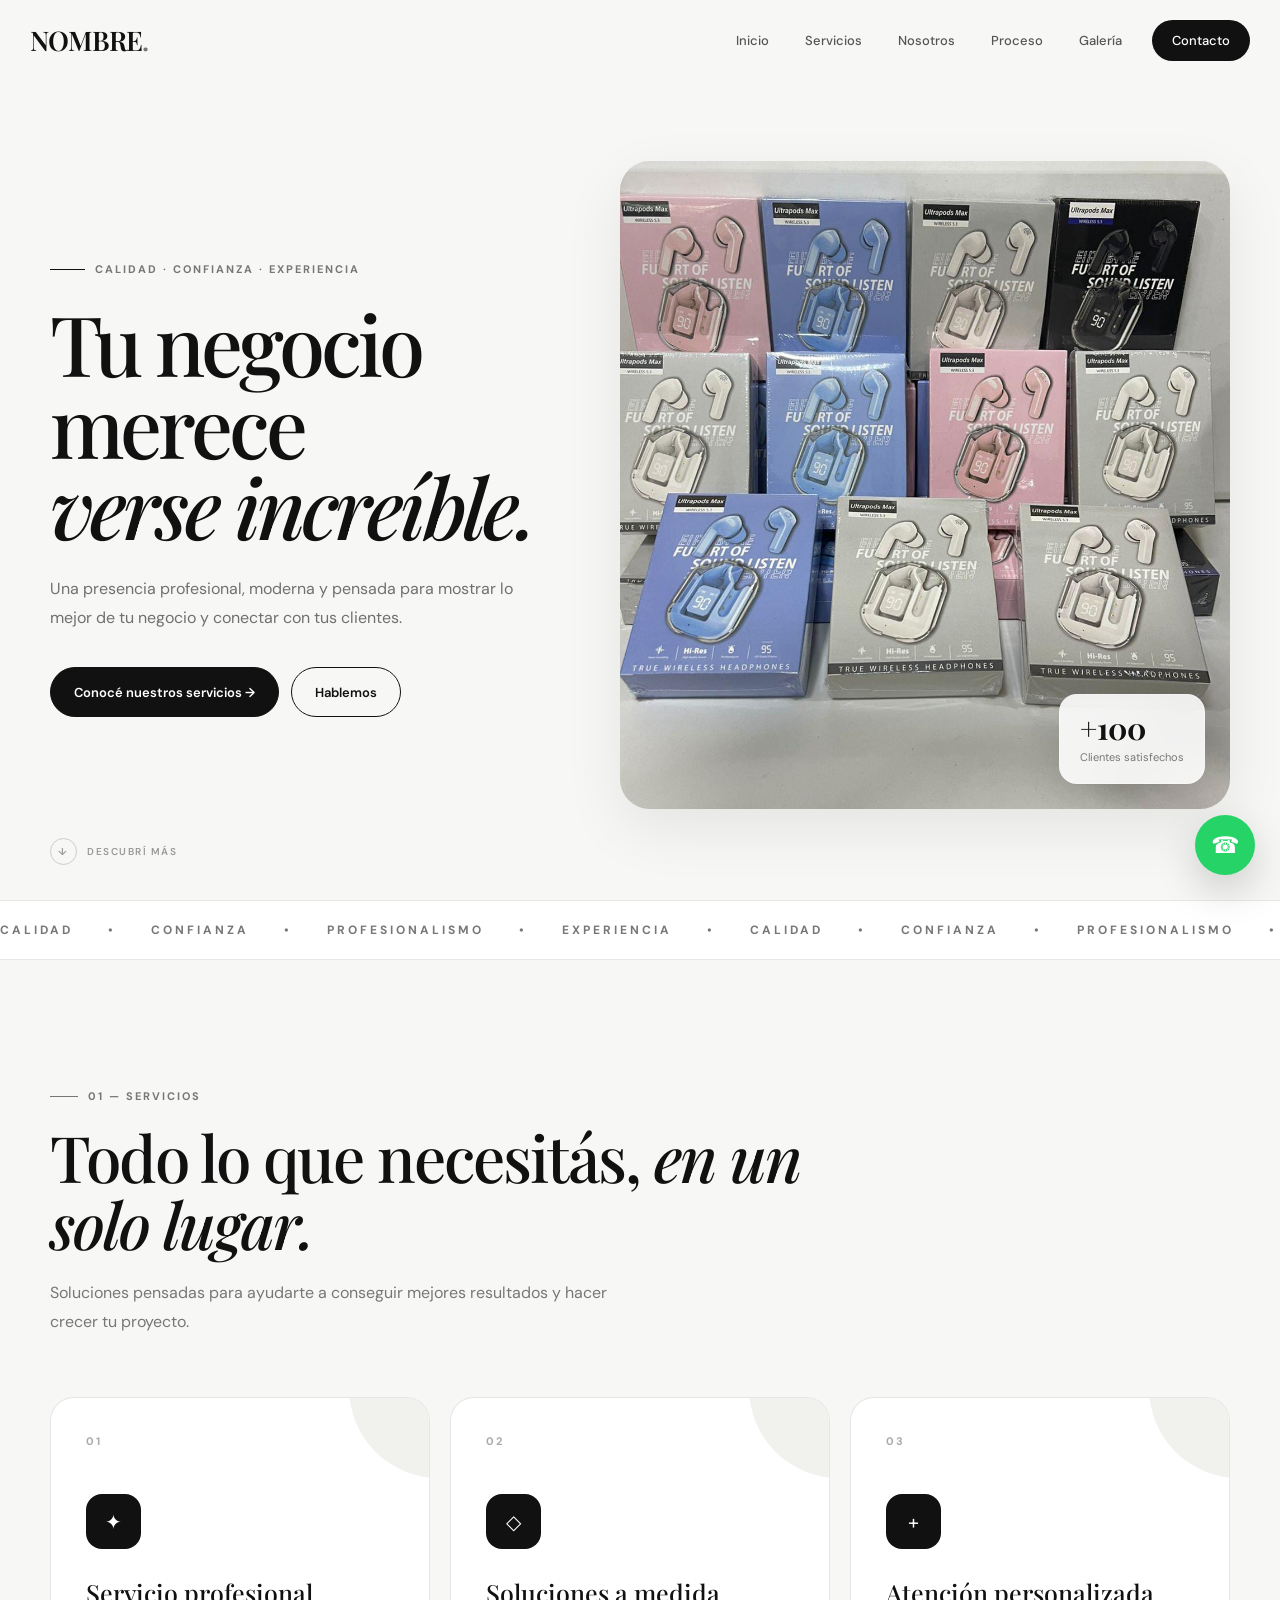
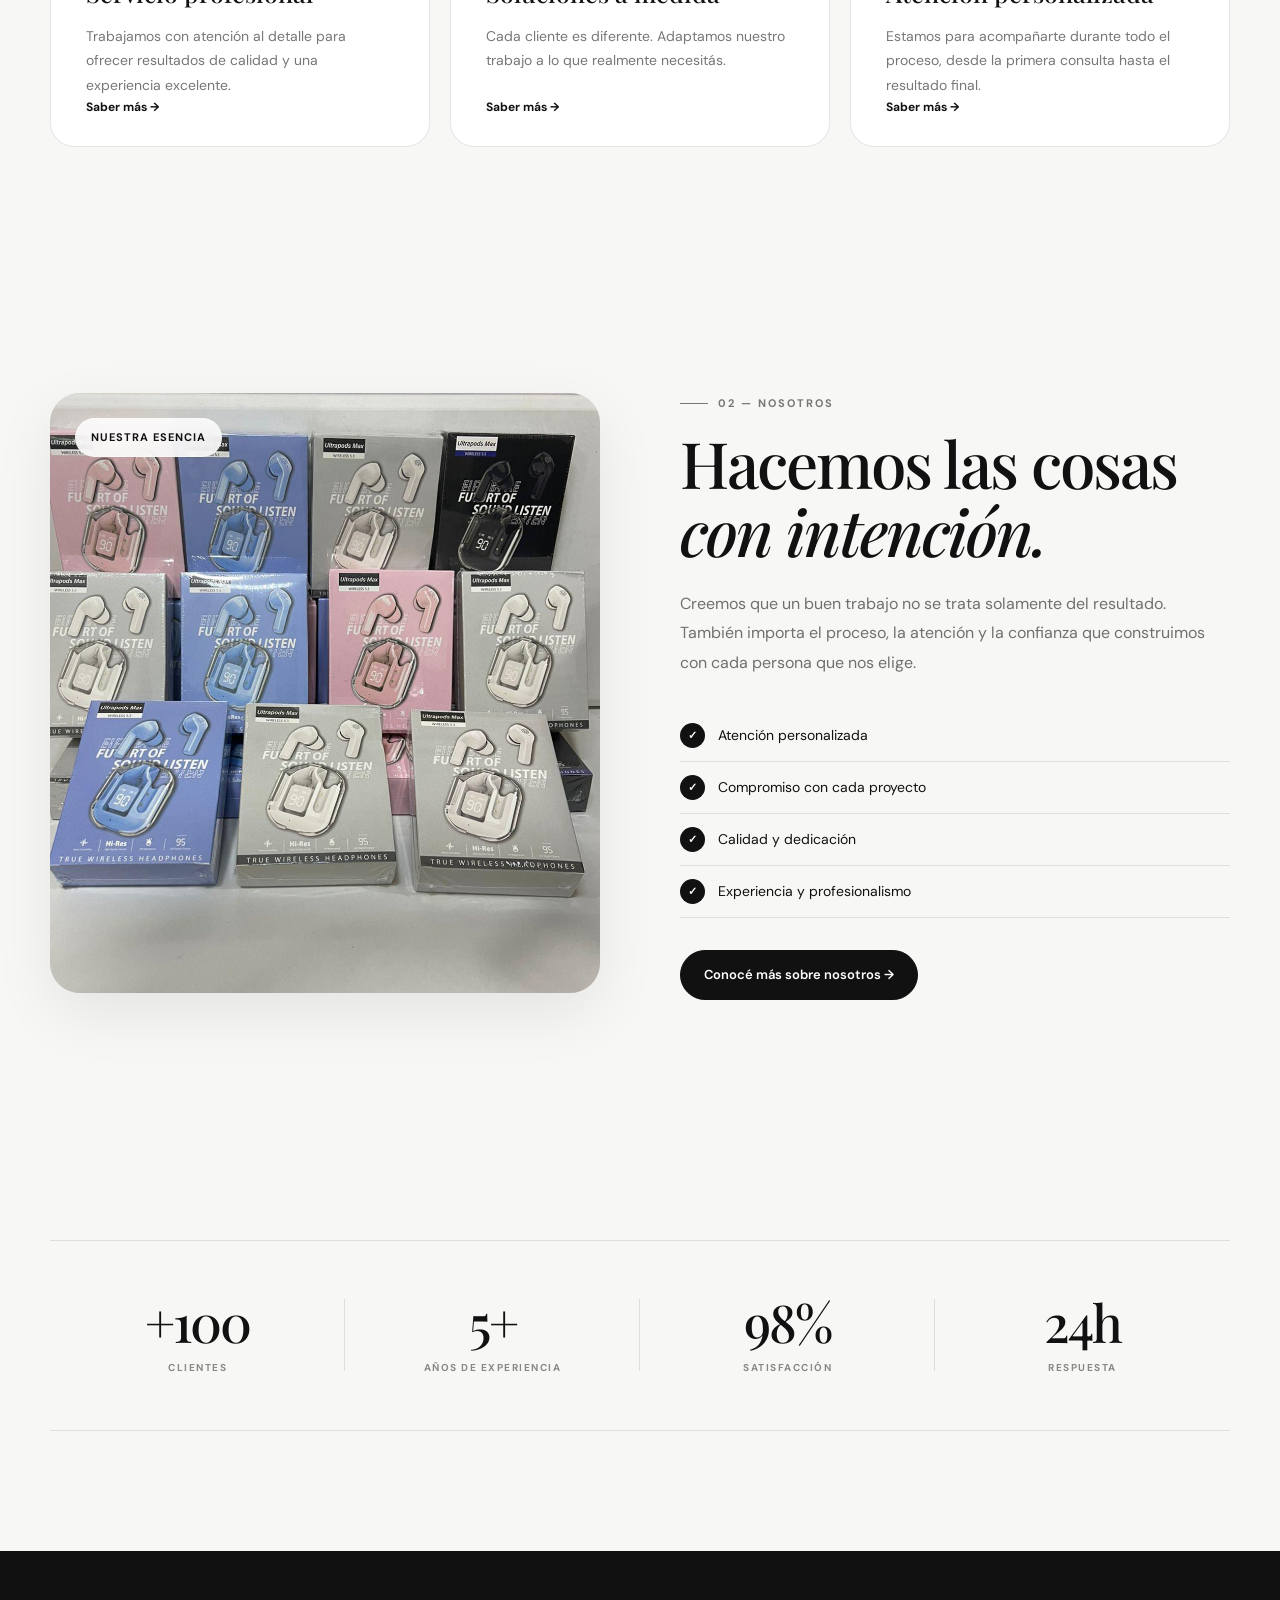
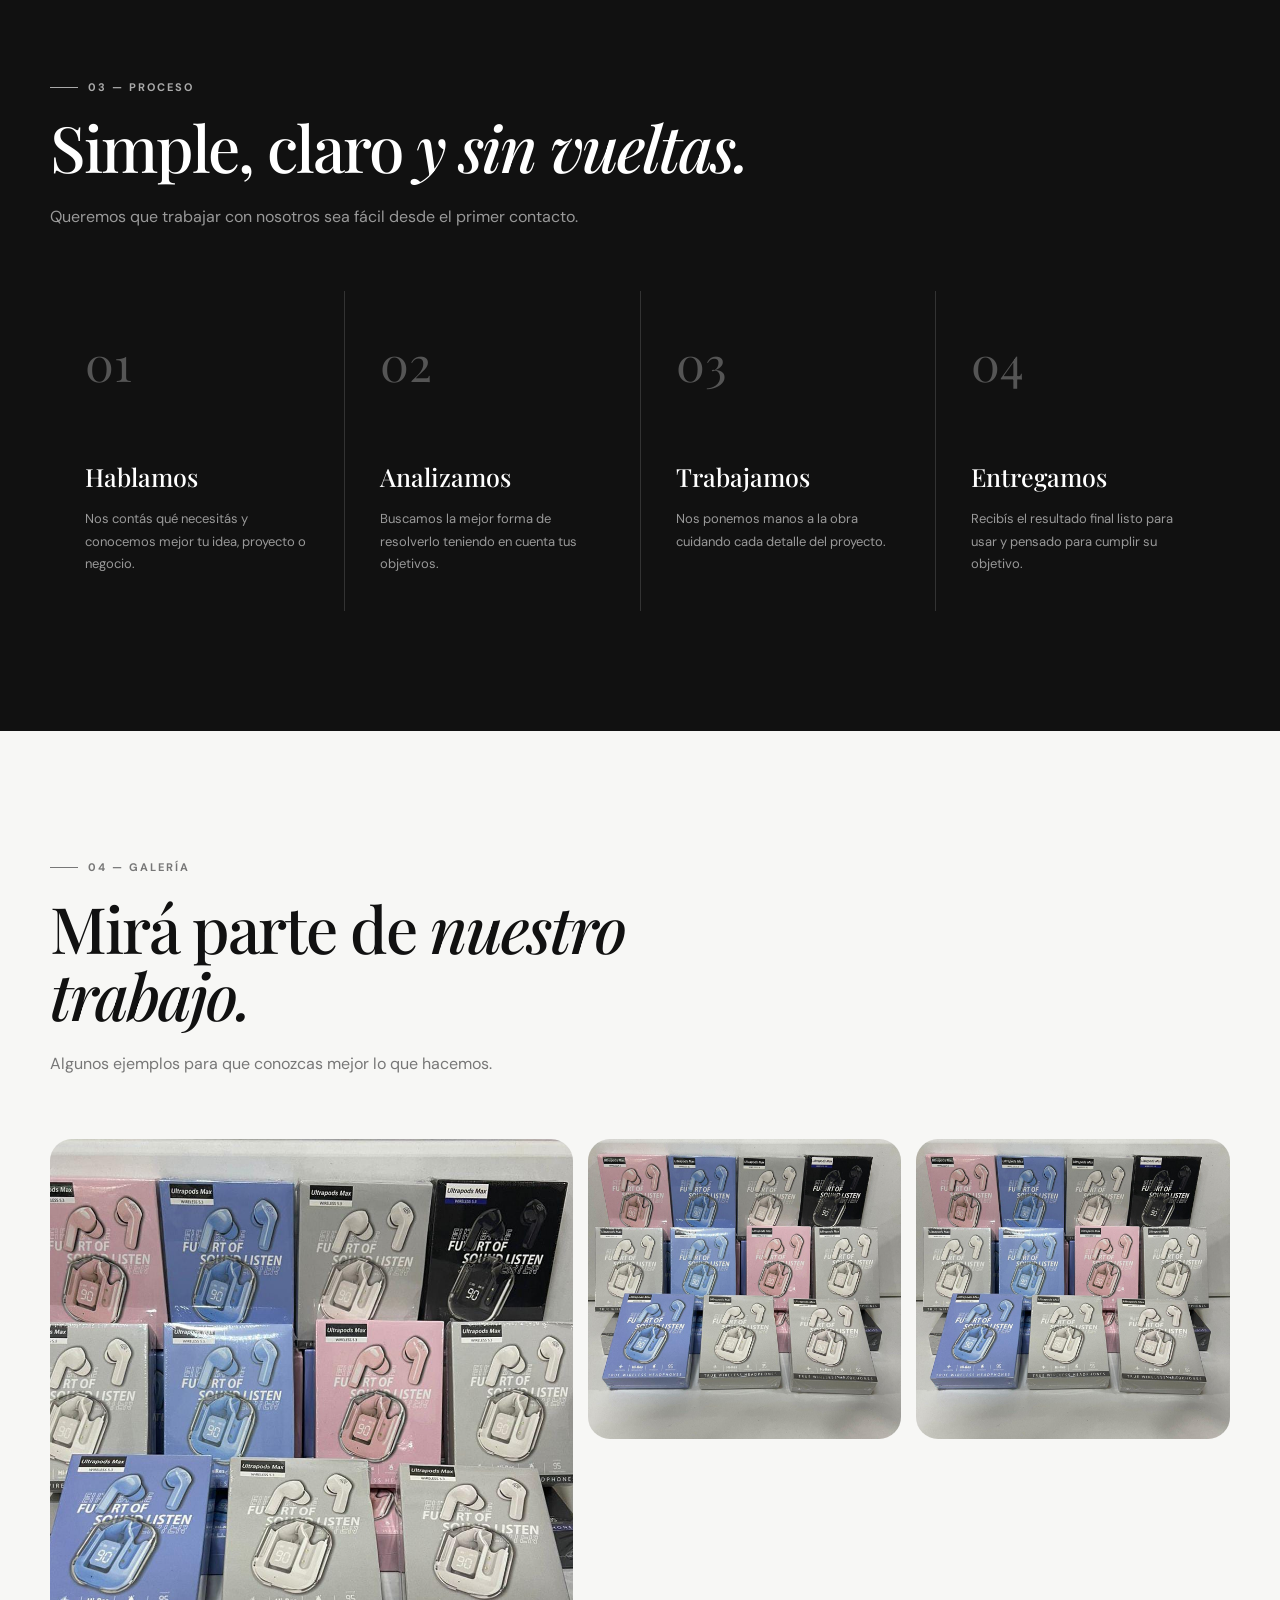
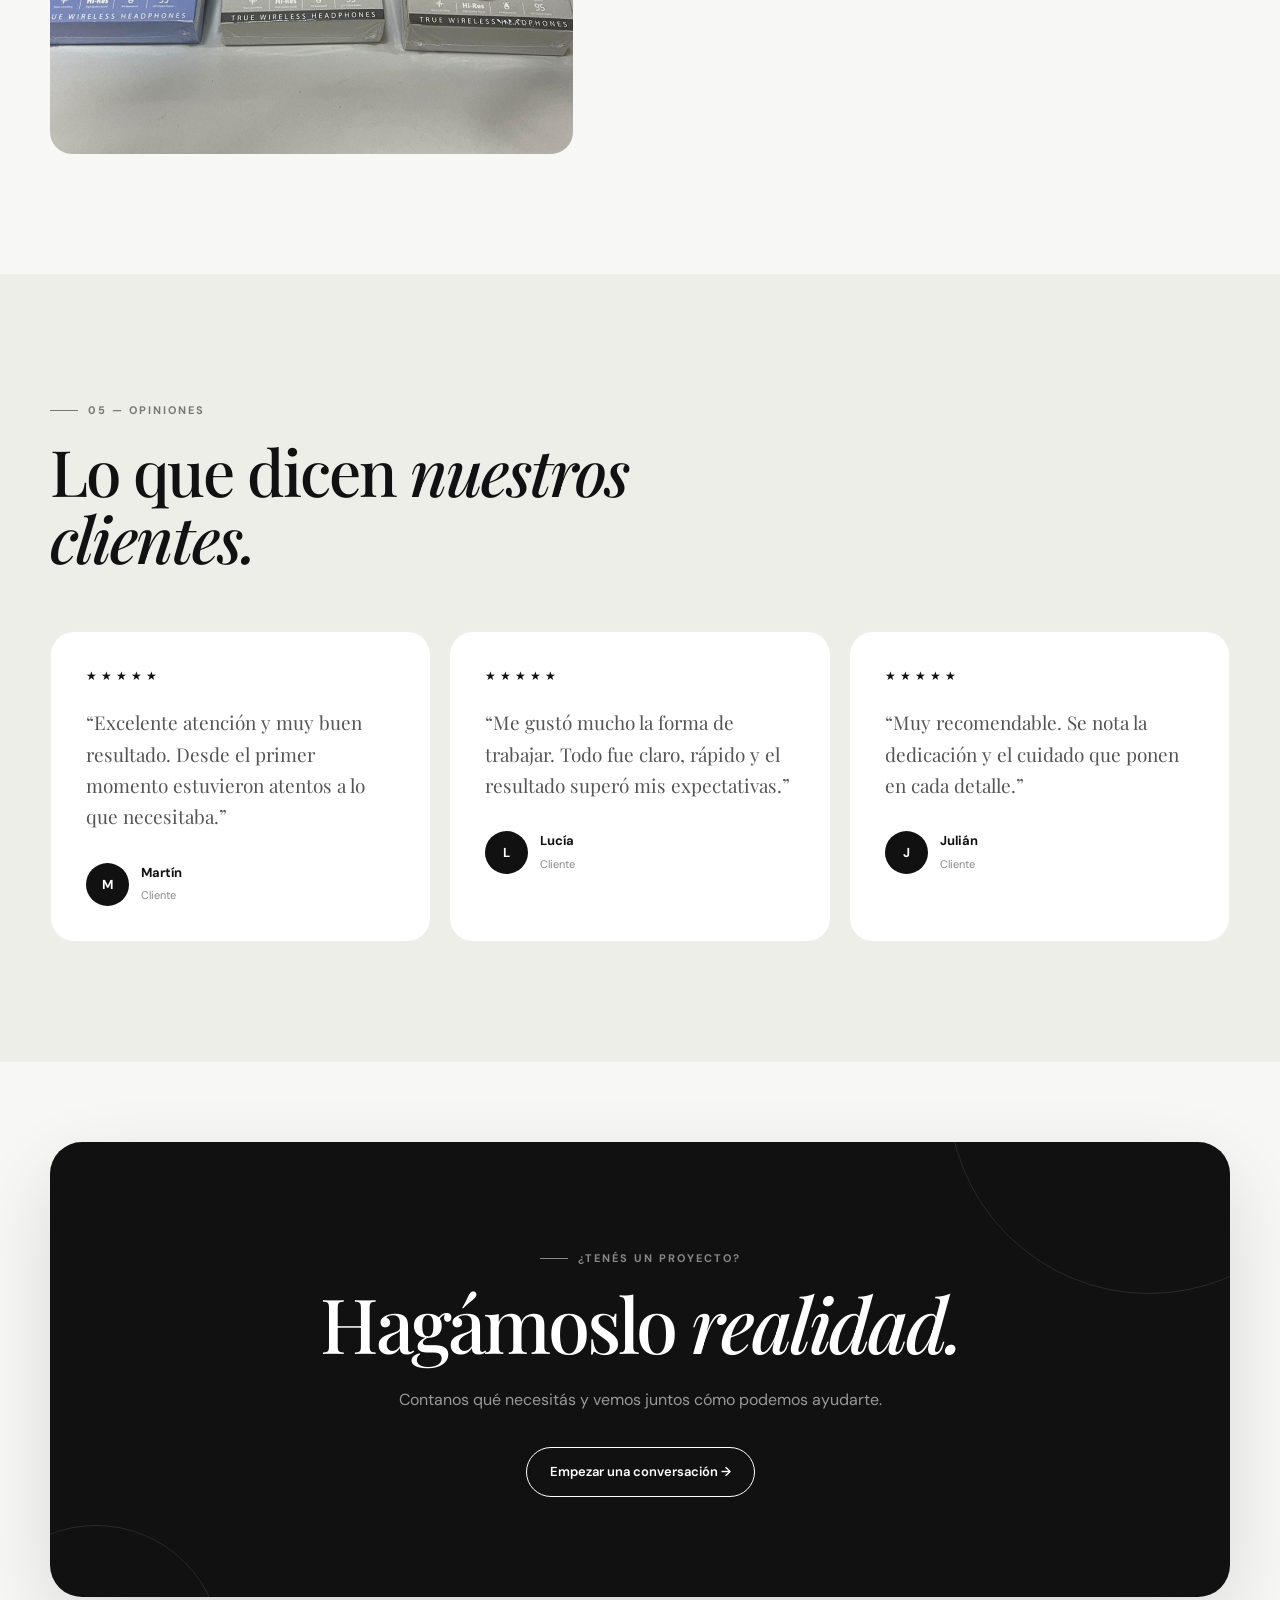
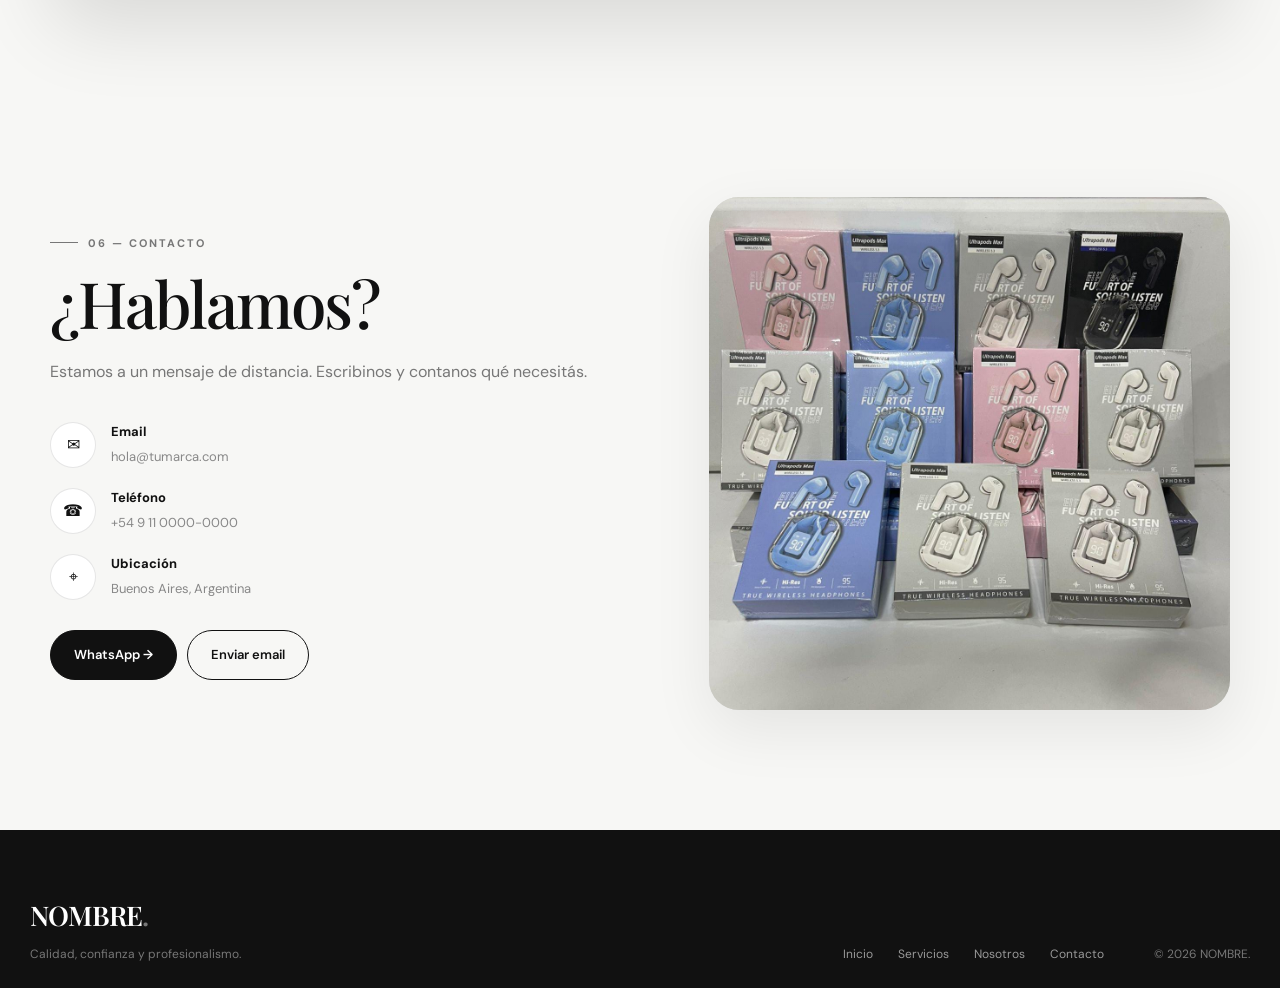
==== index.html @ 91a96bf0 "Remove unused script tag Remove unnecessary script tag from index.html" ====
<!DOCTYPE html>
<html lang="es">
<head>
    <meta charset="UTF-8">
    <meta name="viewport" content="width=device-width, initial-scale=1.0">

    <title>NOMBRE — Soluciones que hacen la diferencia</title>

    <meta
        name="description"
        content="Una presencia digital profesional para mostrar tu negocio, tus servicios y tus productos."
    >

    <link rel="preconnect" href="https://fonts.googleapis.com">
    <link rel="preconnect" href="https://fonts.gstatic.com" crossorigin>

    <link
        href="https://fonts.googleapis.com/css2?family=DM+Sans:wght@400;500;600;700&family=Playfair+Display:wght@500;600;700&display=swap"
        rel="stylesheet"
    >

    <link rel="stylesheet" href="estilo.css">
</head>

<body>

    <!-- =========================
         SCROLL PROGRESS
    ========================== -->

    <div class="scroll-progress"></div>


    <!-- =========================
         HEADER
    ========================== -->

    <header>

        <a href="#inicio" class="logo">
            NOMBRE<span>.</span>
        </a>

        <button
            class="menu-btn"
            aria-label="Abrir menú"
            aria-expanded="false"
        >
            <span></span>
            <span></span>
            <span></span>
        </button>

        <nav>

            <a href="#inicio">Inicio</a>
            <a href="#servicios">Servicios</a>
            <a href="#nosotros">Nosotros</a>
            <a href="#proceso">Proceso</a>
            <a href="#galeria">Galería</a>
            <a href="#contacto" class="nav-cta">Contacto</a>

        </nav>

    </header>


    <main>

        <!-- =========================
             HERO
        ========================== -->

        <section class="hero" id="inicio">

            <div class="hero-content reveal">

                <div class="eyebrow">
                    Calidad · Confianza · Experiencia
                </div>

                <h1>
                    Tu negocio merece
                    <em>verse increíble.</em>
                </h1>

                <p class="hero-description">
                    Una presencia profesional, moderna y pensada para
                    mostrar lo mejor de tu negocio y conectar con tus clientes.
                </p>

                <div class="hero-buttons">

                    <a href="#servicios" class="btn">
                        Conocé nuestros servicios →
                    </a>

                    <a href="#contacto" class="btn btn-light">
                        Hablemos
                    </a>

                </div>

            </div>


            <div class="hero-visual reveal">

                <div class="hero-image">

                    <img
                        src="img/IMG-20260503-WA0083.jpg"
                        alt="Imagen principal del negocio"
                    >

                    <div class="hero-badge">
                        <strong>+100</strong>
                        <span>Clientes satisfechos</span>
                    </div>

                </div>

            </div>


            <div class="scroll-hint">
                <span>↓</span>
                Descubrí más
            </div>

        </section>


        <!-- =========================
             MARQUEE
        ========================== -->

        <div class="marquee">

            <div class="marquee-track">

                <span>CALIDAD</span>
                <span>•</span>
                <span>CONFIANZA</span>
                <span>•</span>
                <span>PROFESIONALISMO</span>
                <span>•</span>
                <span>EXPERIENCIA</span>
                <span>•</span>

                <span>CALIDAD</span>
                <span>•</span>
                <span>CONFIANZA</span>
                <span>•</span>
                <span>PROFESIONALISMO</span>
                <span>•</span>
                <span>EXPERIENCIA</span>
                <span>•</span>

            </div>

        </div>


        <!-- =========================
             SERVICIOS
        ========================== -->

        <section class="section" id="servicios">

            <div class="section-header reveal">

                <div class="section-label">
                    01 — Servicios
                </div>

                <h2>
                    Todo lo que necesitás,
                    <em>en un solo lugar.</em>
                </h2>

                <p class="section-intro">
                    Soluciones pensadas para ayudarte a conseguir mejores
                    resultados y hacer crecer tu proyecto.
                </p>

            </div>


            <div class="services-grid">

                <article class="service-card reveal">

                    <div class="service-number">
                        01
                    </div>

                    <div class="service-icon">
                        ✦
                    </div>

                    <h3>
                        Servicio profesional
                    </h3>

                    <p>
                        Trabajamos con atención al detalle para ofrecer
                        resultados de calidad y una experiencia excelente.
                    </p>

                    <a href="#contacto">
                        Saber más →
                    </a>

                </article>


                <article class="service-card reveal">

                    <div class="service-number">
                        02
                    </div>

                    <div class="service-icon">
                        ◇
                    </div>

                    <h3>
                        Soluciones a medida
                    </h3>

                    <p>
                        Cada cliente es diferente. Adaptamos nuestro trabajo
                        a lo que realmente necesitás.
                    </p>

                    <a href="#contacto">
                        Saber más →
                    </a>

                </article>


                <article class="service-card reveal">

                    <div class="service-number">
                        03
                    </div>

                    <div class="service-icon">
                        +
                    </div>

                    <h3>
                        Atención personalizada
                    </h3>

                    <p>
                        Estamos para acompañarte durante todo el proceso,
                        desde la primera consulta hasta el resultado final.
                    </p>

                    <a href="#contacto">
                        Saber más →
                    </a>

                </article>

            </div>

        </section>


        <!-- =========================
             FEATURED / NOSOTROS
        ========================== -->

        <section class="section" id="nosotros">

            <div class="featured">

                <div class="featured-image reveal">

                    <img
                        src="img/IMG-20260503-WA0083.jpg"
                        alt="Nuestro trabajo"
                    >

                    <div class="featured-tag">
                        Nuestra esencia
                    </div>

                </div>


                <div class="featured-content reveal">

                    <div class="section-label">
                        02 — Nosotros
                    </div>

                    <h2>
                        Hacemos las cosas
                        <em>con intención.</em>
                    </h2>

                    <p>
                        Creemos que un buen trabajo no se trata solamente
                        del resultado. También importa el proceso, la
                        atención y la confianza que construimos con cada
                        persona que nos elige.
                    </p>

                    <ul class="feature-list">

                        <li>
                            Atención personalizada
                        </li>

                        <li>
                            Compromiso con cada proyecto
                        </li>

                        <li>
                            Calidad y dedicación
                        </li>

                        <li>
                            Experiencia y profesionalismo
                        </li>

                    </ul>

                    <a href="#contacto" class="btn">
                        Conocé más sobre nosotros →
                    </a>

                </div>

            </div>

        </section>


        <!-- =========================
             STATS
        ========================== -->

        <section class="section">

            <div class="stats reveal">

                <div class="stat">
                    <strong>+100</strong>
                    <span>Clientes</span>
                </div>

                <div class="stat">
                    <strong>5+</strong>
                    <span>Años de experiencia</span>
                </div>

                <div class="stat">
                    <strong>98%</strong>
                    <span>Satisfacción</span>
                </div>

                <div class="stat">
                    <strong>24h</strong>
                    <span>Respuesta</span>
                </div>

            </div>

        </section>


        <!-- =========================
             PROCESO
        ========================== -->

        <section class="section process" id="proceso">

            <div class="section-header reveal">

                <div class="section-label">
                    03 — Proceso
                </div>

                <h2>
                    Simple, claro
                    <em>y sin vueltas.</em>
                </h2>

                <p class="section-intro">
                    Queremos que trabajar con nosotros sea fácil desde
                    el primer contacto.
                </p>

            </div>


            <div class="process-grid">

                <article class="process-card reveal">

                    <div class="process-number">
                        01
                    </div>

                    <h3>
                        Hablamos
                    </h3>

                    <p>
                        Nos contás qué necesitás y conocemos mejor tu idea,
                        proyecto o negocio.
                    </p>

                </article>


                <article class="process-card reveal">

                    <div class="process-number">
                        02
                    </div>

                    <h3>
                        Analizamos
                    </h3>

                    <p>
                        Buscamos la mejor forma de resolverlo teniendo en
                        cuenta tus objetivos.
                    </p>

                </article>


                <article class="process-card reveal">

                    <div class="process-number">
                        03
                    </div>

                    <h3>
                        Trabajamos
                    </h3>

                    <p>
                        Nos ponemos manos a la obra cuidando cada detalle
                        del proyecto.
                    </p>

                </article>


                <article class="process-card reveal">

                    <div class="process-number">
                        04
                    </div>

                    <h3>
                        Entregamos
                    </h3>

                    <p>
                        Recibís el resultado final listo para usar y
                        pensado para cumplir su objetivo.
                    </p>

                </article>

            </div>

        </section>


        <!-- =========================
             GALERÍA
        ========================== -->

        <section class="section" id="galeria">

            <div class="section-header reveal">

                <div class="section-label">
                    04 — Galería
                </div>

                <h2>
                    Mirá parte de
                    <em>nuestro trabajo.</em>
                </h2>

                <p class="section-intro">
                    Algunos ejemplos para que conozcas mejor lo que hacemos.
                </p>

            </div>


            <div class="gallery-grid">

                <div class="gallery-item reveal">

                    <img
                        src="img/IMG-20260503-WA0083.jpg"
                        alt="Proyecto destacado"
                    >

                    <div class="gallery-overlay">
                        <h3>Proyecto destacado</h3>
                    </div>

                </div>


                <div class="gallery-item reveal">

                    <img
                        src="img/IMG-20260503-WA0083.jpg"
                        alt="Trabajo realizado"
                    >

                    <div class="gallery-overlay">
                        <h3>Trabajo realizado</h3>
                    </div>

                </div>


                <div class="gallery-item reveal">

                    <img
                        src="img/IMG-20260503-WA0083.jpg"
                        alt="Resultado final"
                    >

                    <div class="gallery-overlay">
                        <h3>Resultado final</h3>
                    </div>

                </div>

            </div>

        </section>


        <!-- =========================
             TESTIMONIOS
        ========================== -->

        <section class="section testimonials">

            <div class="section-header reveal">

                <div class="section-label">
                    05 — Opiniones
                </div>

                <h2>
                    Lo que dicen
                    <em>nuestros clientes.</em>
                </h2>

            </div>


            <div class="testimonial-grid">

                <article class="testimonial reveal">

                    <div class="stars">
                        ★★★★★
                    </div>

                    <p>
                        “Excelente atención y muy buen resultado. Desde el
                        primer momento estuvieron atentos a lo que necesitaba.”
                    </p>

                    <div class="testimonial-author">

                        <div class="author-circle">
                            M
                        </div>

                        <div class="author-info">
                            <strong>Martín</strong>
                            <span>Cliente</span>
                        </div>

                    </div>

                </article>


                <article class="testimonial reveal">

                    <div class="stars">
                        ★★★★★
                    </div>

                    <p>
                        “Me gustó mucho la forma de trabajar. Todo fue claro,
                        rápido y el resultado superó mis expectativas.”
                    </p>

                    <div class="testimonial-author">

                        <div class="author-circle">
                            L
                        </div>

                        <div class="author-info">
                            <strong>Lucía</strong>
                            <span>Cliente</span>
                        </div>

                    </div>

                </article>


                <article class="testimonial reveal">

                    <div class="stars">
                        ★★★★★
                    </div>

                    <p>
                        “Muy recomendable. Se nota la dedicación y el cuidado
                        que ponen en cada detalle.”
                    </p>

                    <div class="testimonial-author">

                        <div class="author-circle">
                            J
                        </div>

                        <div class="author-info">
                            <strong>Julián</strong>
                            <span>Cliente</span>
                        </div>

                    </div>

                </article>

            </div>

        </section>


        <!-- =========================
             CTA
        ========================== -->

        <section class="cta">

            <div class="cta-content reveal">

                <div class="section-label">
                    ¿Tenés un proyecto?
                </div>

                <h2>
                    Hagámoslo
                    <em>realidad.</em>
                </h2>

                <p>
                    Contanos qué necesitás y vemos juntos cómo podemos
                    ayudarte.
                </p>

                <a href="#contacto" class="btn btn-light">
                    Empezar una conversación →
                </a>

            </div>

        </section>


        <!-- =========================
             CONTACTO
        ========================== -->

        <section class="section" id="contacto">

            <div class="contact">

                <div class="contact-text reveal">

                    <div class="section-label">
                        06 — Contacto
                    </div>

                    <h2>
                        ¿Hablamos?
                    </h2>

                    <p>
                        Estamos a un mensaje de distancia. Escribinos y
                        contanos qué necesitás.
                    </p>


                    <div class="contact-details">

                        <div class="contact-detail">

                            <div class="contact-detail-icon">
                                ✉
                            </div>

                            <div>
                                <strong>Email</strong>
                                <span>hola@tumarca.com</span>
                            </div>

                        </div>


                        <div class="contact-detail">

                            <div class="contact-detail-icon">
                                ☎
                            </div>

                            <div>
                                <strong>Teléfono</strong>
                                <span>+54 9 11 0000-0000</span>
                            </div>

                        </div>


                        <div class="contact-detail">

                            <div class="contact-detail-icon">
                                ⌖
                            </div>

                            <div>
                                <strong>Ubicación</strong>
                                <span>Buenos Aires, Argentina</span>
                            </div>

                        </div>

                    </div>


                    <div class="contact-actions">

                        <a
                            href="https://wa.me/549XXXXXXXXXX"
                            class="btn"
                            target="_blank"
                            rel="noopener"
                        >
                            WhatsApp →
                        </a>

                        <a
                            href="mailto:hola@tumarca.com"
                            class="btn btn-light"
                        >
                            Enviar email
                        </a>

                    </div>

                </div>


                <div class="featured-image reveal">

                    <img
                        src="img/IMG-20260503-WA0083.jpg"
                        alt="Contacto"
                    >

                                </div>

            </div>

        </section>

    </main>


    <!-- =========================
         FOOTER
    ========================== -->

    <footer>

        <div class="footer-inner">

            <div>

                <a href="#inicio" class="logo">
                    NOMBRE<span>.</span>
                </a>

                <p>
                    Calidad, confianza y profesionalismo.
                </p>

            </div>


            <div class="footer-links">

                <a href="#inicio">Inicio</a>
                <a href="#servicios">Servicios</a>
                <a href="#nosotros">Nosotros</a>
                <a href="#contacto">Contacto</a>

            </div>


            <p>
                © <span data-year></span> NOMBRE.
            </p>

        </div>

    </footer>


    <!-- =========================
         WHATSAPP FLOAT
    ========================== -->

    <a
        href="https://wa.me/549XXXXXXXXXX"
        class="whatsapp-float"
        target="_blank"
        rel="noopener"
        aria-label="Contactar por WhatsApp"
    >
        ☎
    </a>


    <!-- =========================
         BACK TO TOP
    ========================== -->

    <button
        class="back-top"
        aria-label="Volver arriba"
    >
        ↑
    </button>

<script src="config/config.js"></script>
    <script src="script.js"></script>

</body>
</html>
---- estilo.css ----
@import url('https://fonts.googleapis.com/css2?family=DM+Sans:wght@400;500;600;700&family=Playfair+Display:ital,wght@0,500;0,600;0,700;1,500;1,600&display=swap');

/* =========================================================
   RESET
========================================================= */

*{
    margin:0;
    padding:0;
    box-sizing:border-box;
}

html{
    scroll-behavior:smooth;
    scroll-padding-top:90px;
}

body{
    font-family:"DM Sans",sans-serif;
    background:#f7f7f5;
    color:#111;
    line-height:1.5;
    overflow-x:hidden;
}

body.menu-open{
    overflow:hidden;
}

img{
    display:block;
    max-width:100%;
}

a{
    color:inherit;
    text-decoration:none;
}

button{
    font:inherit;
}

::selection{
    background:#111;
    color:#fff;
}


/* =========================================================
   VARIABLES
========================================================= */

:root{
    --black:#111111;
    --dark:#171717;
    --white:#ffffff;
    --cream:#f7f7f5;
    --soft:#eeeeea;
    --gray:#777;
    --light-gray:#a1a1a1;
    --border:rgba(17,17,17,.10);

    --container:1240px;

    --radius-sm:12px;
    --radius-md:20px;
    --radius-lg:30px;

    --shadow:0 20px 60px rgba(0,0,0,.08);
    --shadow-hover:0 30px 80px rgba(0,0,0,.13);

    --transition:.35s cubic-bezier(.2,.8,.2,1);
}


/* =========================================================
   GENERAL
========================================================= */

main{
    overflow:hidden;
}

.section{
    max-width:var(--container);
    margin:auto;
    padding:120px 30px;
}

.section-header{
    max-width:760px;
    margin-bottom:60px;
}

.section-label{
    display:inline-flex;
    align-items:center;
    gap:10px;
    margin-bottom:18px;

    font-size:11px;
    font-weight:700;
    letter-spacing:2px;
    text-transform:uppercase;
    color:#777;
}

.section-label::before{
    content:"";
    width:28px;
    height:1px;
    background:currentColor;
}

.section h2{
    font-family:"Playfair Display",serif;
    font-size:clamp(42px,5vw,70px);
    line-height:1.05;
    font-weight:500;
    letter-spacing:-2px;
}

.section h2 em{
    font-style:italic;
    font-weight:500;
}

.section-intro{
    max-width:600px;
    margin-top:22px;
    color:#777;
    line-height:1.8;
    font-size:16px;
}


/* =========================================================
   SCROLL PROGRESS
========================================================= */

.scroll-progress{
    position:fixed;
    top:0;
    left:0;
    width:0;
    height:3px;
    background:#111;
    z-index:9999;
}


/* =========================================================
   HEADER
========================================================= */

header{
    position:fixed;
    top:0;
    left:0;
    width:100%;
    height:82px;

    padding:0 30px;

    display:flex;
    align-items:center;
    justify-content:space-between;

    background:rgba(247,247,245,.72);
    backdrop-filter:blur(18px);
    -webkit-backdrop-filter:blur(18px);

    border-bottom:1px solid transparent;

    z-index:1000;

    transition:
        height .35s ease,
        background .35s ease,
        border .35s ease,
        box-shadow .35s ease;
}

header.scrolled{
    height:70px;
    background:rgba(255,255,255,.94);
    border-color:var(--border);
    box-shadow:0 10px 35px rgba(0,0,0,.04);
}

.logo{
    position:relative;

    font-family:"Playfair Display",serif;
    font-size:27px;
    font-weight:600;
    letter-spacing:-1px;
}

.logo span{
    color:#777;
}

nav{
    display:flex;
    align-items:center;
    gap:8px;
}

nav a{
    position:relative;

    padding:10px 14px;

    font-size:13px;
    font-weight:500;
    color:#555;

    transition:color .25s ease;
}

nav a:not(.nav-cta)::after{
    content:"";

    position:absolute;
    left:14px;
    right:14px;
    bottom:5px;

    height:1px;
    background:#111;

    transform:scaleX(0);
    transform-origin:right;

    transition:transform .3s ease;
}

nav a:not(.nav-cta):hover{
    color:#111;
}

nav a:not(.nav-cta):hover::after{
    transform:scaleX(1);
    transform-origin:left;
}

.nav-cta{
    margin-left:8px;

    padding:11px 20px;

    border-radius:100px;

    background:#111;
    color:#fff !important;

    transition:
        transform .3s ease,
        box-shadow .3s ease;
}

.nav-cta:hover{
    transform:translateY(-2px);
    box-shadow:0 10px 25px rgba(0,0,0,.16);
}

.menu-btn{
    display:none;
}


/* =========================================================
   HERO
========================================================= */

.hero{
    position:relative;

    min-height:100vh;

    max-width:var(--container);
    margin:auto;

    padding:150px 30px 80px;

    display:grid;
    grid-template-columns:.9fr 1.1fr;
    align-items:center;
    gap:70px;
}

.hero-content{
    position:relative;
    z-index:2;
}

.eyebrow{
    display:inline-flex;
    align-items:center;
    gap:10px;

    margin-bottom:25px;

    font-size:11px;
    font-weight:700;
    letter-spacing:2px;
    text-transform:uppercase;
    color:#777;
}

.eyebrow::before{
    content:"";
    width:35px;
    height:1px;
    background:#111;
}

.hero h1{
    max-width:680px;

    font-family:"Playfair Display",serif;
    font-size:clamp(52px,6.5vw,92px);
    font-weight:500;
    line-height:.98;
    letter-spacing:-4px;
}

.hero h1 em{
    display:block;

    font-style:italic;
    font-weight:500;
}

.hero-description{
    max-width:510px;

    margin-top:28px;

    color:#707070;
    font-size:16px;
    line-height:1.8;
}

.hero-buttons{
    display:flex;
    align-items:center;
    gap:12px;

    margin-top:35px;
}

.btn{
    display:inline-flex;
    align-items:center;
    justify-content:center;
    gap:10px;

    min-height:50px;
    padding:0 23px;

    border:1px solid #111;
    border-radius:100px;

    background:#111;
    color:#fff;

    font-size:13px;
    font-weight:600;

    cursor:pointer;

    transition:
        transform .3s ease,
        box-shadow .3s ease,
        background .3s ease,
        color .3s ease;
}

.btn:hover{
    transform:translateY(-3px);
    box-shadow:0 15px 35px rgba(0,0,0,.16);
}

.btn-light{
    background:transparent;
    color:#111;
}

.btn-light:hover{
    background:#111;
    color:#fff;
}

.hero-visual{
    position:relative;
}

.hero-image{
    position:relative;

    height:min(680px,72vh);
    min-height:500px;

    border-radius:30px;
    overflow:hidden;

    background:#ddd;

    box-shadow:var(--shadow);

    transform:translateZ(0);
}

.hero-image::after{
    content:"";

    position:absolute;
    inset:0;

    background:
        linear-gradient(
            135deg,
            rgba(255,255,255,.14),
            transparent 40%
        );

    pointer-events:none;
}

.hero-image img{
    width:100%;
    height:100%;

    object-fit:cover;

    transition:transform 1s cubic-bezier(.2,.8,.2,1);
}

.hero-image:hover img{
    transform:scale(1.045);
}

.hero-badge{
    position:absolute;
    right:25px;
    bottom:25px;

    min-width:145px;

    padding:18px 20px;

    border:1px solid rgba(255,255,255,.3);
    border-radius:18px;

    background:rgba(255,255,255,.88);
    backdrop-filter:blur(15px);

    box-shadow:0 15px 40px rgba(0,0,0,.12);
}

.hero-badge strong{
    display:block;

    font-family:"Playfair Display",serif;
    font-size:30px;
    line-height:1;
}

.hero-badge span{
    display:block;

    margin-top:6px;

    color:#777;
    font-size:11px;
}

.scroll-hint{
    position:absolute;
    left:30px;
    bottom:35px;

    display:flex;
    align-items:center;
    gap:10px;

    color:#999;

    font-size:10px;
    font-weight:600;
    letter-spacing:1.5px;
    text-transform:uppercase;
}

.scroll-hint span{
    display:flex;
    align-items:center;
    justify-content:center;

    width:27px;
    height:27px;

    border:1px solid #ccc;
    border-radius:50%;

    animation:scrollArrow 1.8s ease-in-out infinite;
}

@keyframes scrollArrow{
    0%,100%{
        transform:translateY(0);
    }

    50%{
        transform:translateY(5px);
    }
}


/* =========================================================
   MARQUEE
========================================================= */

.marquee{
    width:100%;
    overflow:hidden;

    padding:20px 0;

    border-top:1px solid var(--border);
    border-bottom:1px solid var(--border);

    background:#fff;
}

.marquee-track{
    display:flex;
    align-items:center;
    gap:35px;

    width:max-content;

    animation:marquee 25s linear infinite;

    color:#777;

    font-size:12px;
    font-weight:700;
    letter-spacing:3px;
}

@keyframes marquee{
    from{
        transform:translateX(0);
    }

    to{
        transform:translateX(-50%);
    }
}


/* =========================================================
   SERVICES
========================================================= */

.services-grid{
    display:grid;
    grid-template-columns:repeat(3,1fr);
    gap:20px;
}

.service-card{
    position:relative;

    min-height:350px;

    padding:35px;

    border:1px solid var(--border);
    border-radius:24px;

    background:#fff;

    overflow:hidden;

    transition:
        transform .4s cubic-bezier(.2,.8,.2,1),
        box-shadow .4s ease,
        border-color .4s ease;
}

.service-card::before{
    content:"";

    position:absolute;

    width:180px;
    height:180px;

    top:-100px;
    right:-100px;

    border-radius:50%;

    background:#f1f1ed;

    transition:transform .5s ease;
}

.service-card:hover{
    transform:translateY(-10px);
    box-shadow:var(--shadow-hover);
    border-color:rgba(17,17,17,.18);
}

.service-card:hover::before{
    transform:scale(2);
}

.service-number{
    position:relative;
    z-index:2;

    color:#aaa;

    font-size:11px;
    font-weight:700;
    letter-spacing:2px;
}

.service-icon{
    position:relative;
    z-index:2;

    width:55px;
    height:55px;

    margin:45px 0 25px;

    display:flex;
    align-items:center;
    justify-content:center;

    border-radius:16px;

    background:#111;
    color:#fff;

    font-size:20px;

    transition:transform .4s ease;
}

.service-card:hover .service-icon{
    transform:rotate(-5deg) scale(1.06);
}

.service-card h3{
    position:relative;
    z-index:2;

    margin-bottom:12px;

    font-family:"Playfair Display",serif;
    font-size:25px;
    font-weight:500;
}

.service-card p{
    position:relative;
    z-index:2;

    max-width:330px;

    color:#777;

    font-size:14px;
    line-height:1.75;
}

.service-card a{
    position:absolute;
    left:35px;
    bottom:30px;

    font-size:12px;
    font-weight:700;

    transition:transform .3s ease;
}

.service-card a:hover{
    transform:translateX(5px);
}


/* =========================================================
   FEATURED
========================================================= */

.featured{
    display:grid;
    grid-template-columns:1fr 1fr;
    gap:80px;
    align-items:center;
}

.featured-image{
    position:relative;

    min-height:600px;

    overflow:hidden;

    border-radius:30px;

    box-shadow:var(--shadow);

    background:#ddd;
}

.featured-image img{
    width:100%;
    height:100%;
    min-height:600px;

    object-fit:cover;

    transition:transform .8s cubic-bezier(.2,.8,.2,1);
}

.featured-image:hover img{
    transform:scale(1.05);
}

.featured-image::after{
    content:"";

    position:absolute;
    inset:0;

    background:linear-gradient(
        145deg,
        rgba(255,255,255,.12),
        transparent 45%
    );

    pointer-events:none;
}

.featured-tag{
    position:absolute;
    left:25px;
    top:25px;

    padding:10px 15px;

    border:1px solid rgba(255,255,255,.3);
    border-radius:100px;

    background:rgba(255,255,255,.88);
    backdrop-filter:blur(12px);

    font-size:11px;
    font-weight:700;
    letter-spacing:1px;
    text-transform:uppercase;

    z-index:2;
}

.featured-content{
    max-width:550px;
}

.featured-content p{
    margin-top:25px;

    color:#707070;
    line-height:1.85;
}

.feature-list{
    list-style:none;

    margin:32px 0;
}

.feature-list li{
    display:flex;
    align-items:center;
    gap:13px;

    padding:13px 0;

    border-bottom:1px solid var(--border);

    font-size:14px;
}

.feature-list li::before{
    content:"✓";

    flex-shrink:0;

    width:25px;
    height:25px;

    display:flex;
    align-items:center;
    justify-content:center;

    border-radius:50%;

    background:#111;
    color:#fff;

    font-size:11px;
    font-weight:700;
}


/* =========================================================
   STATS
========================================================= */

.stats{
    display:grid;
    grid-template-columns:repeat(4,1fr);

    padding:35px 0;

    border-top:1px solid var(--border);
    border-bottom:1px solid var(--border);
}

.stat{
    position:relative;

    text-align:center;

    padding:20px;
}

.stat:not(:last-child)::after{
    content:"";

    position:absolute;
    top:20%;
    right:0;

    width:1px;
    height:60%;

    background:var(--border);
}

.stat strong{
    display:block;

    font-family:"Playfair Display",serif;
    font-size:52px;
    font-weight:500;

    line-height:1;
    letter-spacing:-2px;
}

.stat span{
    display:block;

    margin-top:12px;

    color:#888;

    font-size:10px;
    font-weight:700;
    letter-spacing:1.5px;
    text-transform:uppercase;
}


/* =========================================================
   PROCESS
========================================================= */

.process{
    max-width:none;

    padding-left:max(30px,calc((100vw - var(--container)) / 2 + 30px));
    padding-right:max(30px,calc((100vw - var(--container)) / 2 + 30px));

    background:#111;
    color:#fff;
}

.process .section-header{
    max-width:700px;
}

.process .section-label{
    color:#aaa;
}

.process .section-intro{
    color:#999;
}

.process-grid{
    display:grid;
    grid-template-columns:repeat(4,1fr);
    gap:1px;

    margin-top:55px;

    background:#333;
}

.process-card{
    position:relative;

    min-height:280px;

    padding:35px;

    background:#111;

    transition:background .35s ease;
}

.process-card:hover{
    background:#191919;
}

.process-number{
    margin-bottom:60px;

    color:#555;

    font-family:"Playfair Display",serif;
    font-size:48px;
}

.process-card h3{
    margin-bottom:12px;

    font-family:"Playfair Display",serif;
    font-size:25px;
    font-weight:500;
}

.process-card p{
    max-width:250px;

    color:#999;

    font-size:13px;
    line-height:1.75;
}


/* =========================================================
   GALLERY
========================================================= */

.gallery-grid{
    display:grid;
    grid-template-columns:1.25fr .75fr .75fr;
    grid-auto-rows:300px;
    gap:15px;
}

.gallery-item{
    position:relative;

    overflow:hidden;

    border-radius:22px;

    background:#ddd;
}

.gallery-item:first-child{
    grid-row:span 2;
}

.gallery-item img{
    width:100%;
    height:100%;

    object-fit:cover;

    transition:transform .8s cubic-bezier(.2,.8,.2,1);
}

.gallery-item:hover img{
    transform:scale(1.07);
}

.gallery-overlay{
    position:absolute;
    inset:0;

    display:flex;
    align-items:flex-end;

    padding:25px;

    background:linear-gradient(
        transparent 35%,
        rgba(0,0,0,.78)
    );

    color:#fff;

    opacity:0;

    transition:opacity .35s ease;
}

.gallery-item:hover .gallery-overlay{
    opacity:1;
}

.gallery-overlay h3{
    font-family:"Playfair Display",serif;
    font-size:24px;
    font-weight:500;
}


/* =========================================================
   TESTIMONIALS
========================================================= */

.testimonials{
    max-width:none;

    background:#eeeee9;

    padding-left:max(30px,calc((100vw - var(--container)) / 2 + 30px));
    padding-right:max(30px,calc((100vw - var(--container)) / 2 + 30px));
}

.testimonial-grid{
    display:grid;
    grid-template-columns:repeat(3,1fr);
    gap:18px;
}

.testimonial{
    padding:35px;

    border:1px solid rgba(17,17,17,.07);
    border-radius:24px;

    background:#fff;

    transition:
        transform .35s ease,
        box-shadow .35s ease;
}

.testimonial:hover{
    transform:translateY(-7px);
    box-shadow:var(--shadow);
}

.stars{
    margin-bottom:22px;

    font-size:12px;
    letter-spacing:4px;
}

.testimonial p{
    margin-bottom:30px;

    color:#555;

    font-family:"Playfair Display",serif;
    font-size:19px;
    line-height:1.65;
}

.testimonial-author{
    display:flex;
    align-items:center;
    gap:12px;
}

.author-circle{
    width:43px;
    height:43px;

    display:flex;
    align-items:center;
    justify-content:center;

    border-radius:50%;

    background:#111;
    color:#fff;

    font-size:13px;
    font-weight:700;
}

.author-info strong{
    display:block;
    font-size:13px;
}

.author-info span{
    color:#888;
    font-size:11px;
}


/* =========================================================
   CTA
========================================================= */

.cta{
    position:relative;

    max-width:1180px;

    margin:80px auto;

    overflow:hidden;

    border-radius:32px;

    background:#111;
    color:#fff;

    box-shadow:0 30px 80px rgba(0,0,0,.12);
}

.cta::before,
.cta::after{
    content:"";

    position:absolute;

    border-radius:50%;

    border:1px solid rgba(255,255,255,.1);
}

.cta::before{
    width:400px;
    height:400px;

    top:-250px;
    right:-120px;
}

.cta::after{
    width:250px;
    height:250px;

    bottom:-180px;
    left:-80px;
}

.cta-content{
    position:relative;
    z-index:2;

    padding:100px 30px;

    text-align:center;
}

.cta-content .section-label{
    color:#888;
    justify-content:center;
}

.cta-content h2{
    max-width:750px;

    margin:0 auto;

    font-family:"Playfair Display",serif;
    font-size:clamp(45px,6vw,76px);
    font-weight:500;
    line-height:1;
    letter-spacing:-3px;
}

.cta-content h2 em{
    font-style:italic;
}

.cta-content p{
    max-width:550px;

    margin:25px auto 32px;

    color:#999;

    line-height:1.8;
}

.cta .btn-light{
    border-color:#fff;
    color:#fff;
}

.cta .btn-light:hover{
    background:#fff;
    color:#111;
}


/* =========================================================
   CONTACT
========================================================= */

.contact{
    display:grid;
    grid-template-columns:1fr .9fr;

    gap:80px;

    align-items:center;
}

.contact-text{
    max-width:580px;
}

.contact-text > p{
    margin-top:22px;

    color:#777;

    line-height:1.8;
}

.contact-details{
    margin-top:35px;
}

.contact-detail{
    display:flex;
    align-items:center;
    gap:15px;

    margin-bottom:20px;
}

.contact-detail-icon{
    width:46px;
    height:46px;

    flex-shrink:0;

    display:flex;
    align-items:center;
    justify-content:center;

    border:1px solid var(--border);
    border-radius:50%;

    background:#fff;

    font-size:16px;
}

.contact-detail strong{
    display:block;

    margin-bottom:2px;

    font-size:13px;
}

.contact-detail span{
    color:#888;
    font-size:13px;
}

.contact-actions{
    display:flex;
    flex-wrap:wrap;
    gap:10px;

    margin-top:30px;
}

.contact .featured-image{
    min-height:500px;
}

.contact .featured-image img{
    min-height:500px;
}


/* =========================================================
   FOOTER
========================================================= */

footer{
    padding:65px 30px 25px;

    background:#111;
    color:#fff;
}

footer .footer-inner{
    max-width:var(--container);

    margin:auto;

    display:grid;
    grid-template-columns:1fr auto auto;

    align-items:end;

    gap:50px;
}

footer .logo{
    color:#fff;
}

footer p{
    margin-top:10px;

    color:#777;

    font-size:12px;
}

.footer-links{
    display:flex;
      gap:25px;
}

.footer-links a{
    color:#999;

    font-size:12px;

    transition:color .25s ease;
}

.footer-links a:hover{
    color:#fff;
}

footer .footer-inner > p{
    margin:0;
}


/* =========================================================
   WHATSAPP
========================================================= */

.whatsapp-float{
    position:fixed;

    right:25px;
    bottom:25px;

    width:60px;
    height:60px;

    display:flex;
    align-items:center;
    justify-content:center;

    border-radius:50%;

    background:#25d366;
    color:#fff;

    font-size:23px;

    box-shadow:0 15px 40px rgba(0,0,0,.18);

    z-index:998;

    transition:
        transform .3s ease,
        box-shadow .3s ease;
}

.whatsapp-float:hover{
    transform:translateY(-5px) scale(1.05);
    box-shadow:0 20px 45px rgba(0,0,0,.25);
}


/* =========================================================
   BACK TO TOP
========================================================= */

.back-top{
    position:fixed;

    right:25px;
    bottom:100px;

    width:43px;
    height:43px;

    border:1px solid rgba(255,255,255,.15);
    border-radius:50%;

    background:#111;
    color:#fff;

    cursor:pointer;

    opacity:0;
    visibility:hidden;

    transform:translateY(10px);

    transition:
        opacity .3s ease,
        visibility .3s ease,
        transform .3s ease;

    z-index:997;
}

.back-top.show{
    opacity:1;
    visibility:visible;
    transform:translateY(0);
}

.back-top:hover{
    transform:translateY(-3px);
}


/* =========================================================
   REVEAL ANIMATIONS
========================================================= */

.reveal{
    opacity:0;
    transform:translateY(35px);

    transition:
        opacity .8s cubic-bezier(.2,.8,.2,1),
        transform .8s cubic-bezier(.2,.8,.2,1);
}

.reveal.active{
    opacity:1;
    transform:translateY(0);
}


/* =========================================================
   RESPONSIVE — TABLET
========================================================= */

@media(max-width:1050px){

    .hero{
        grid-template-columns:1fr 1fr;
        gap:40px;
    }

    .hero h1{
        font-size:clamp(50px,6vw,72px);
    }

    .featured{
        gap:45px;
    }

    .process-grid{
        grid-template-columns:repeat(2,1fr);
    }

    .gallery-grid{
        grid-template-columns:1fr 1fr;
    }

    .gallery-item:first-child{
        grid-row:auto;
    }

    .testimonial-grid{
        grid-template-columns:1fr 1fr;
    }

    .testimonial:last-child{
        grid-column:span 2;
    }
}


/* =========================================================
   RESPONSIVE — MOBILE
========================================================= */

@media(max-width:768px){

    html{
        scroll-padding-top:75px;
    }

    header{
        height:72px;
        padding:0 20px;
    }

    header.scrolled{
        height:65px;
    }

    .logo{
        font-size:24px;
    }

    .menu-btn{
        width:44px;
        height:44px;

        display:flex;
        flex-direction:column;
        align-items:center;
        justify-content:center;
        gap:5px;

        border:0;
        background:transparent;

        cursor:pointer;
    }

    .menu-btn span{
        width:22px;
        height:2px;

        background:#111;

        transition:
            transform .3s ease,
            opacity .3s ease;
    }

    nav{
        position:fixed;

        top:72px;
        left:0;
        right:0;

        height:calc(100vh - 72px);

        padding:25px 20px;

        display:flex;
        flex-direction:column;
        align-items:stretch;

        background:rgba(255,255,255,.97);
        backdrop-filter:blur(20px);

        transform:translateY(-20px);
        opacity:0;
        visibility:hidden;

        transition:
            opacity .3s ease,
            transform .3s ease,
            visibility .3s ease;

        box-shadow:0 25px 50px rgba(0,0,0,.08);
    }

    nav.open{
        transform:translateY(0);
        opacity:1;
        visibility:visible;
    }

    nav a{
        padding:18px 10px;

        border-bottom:1px solid var(--border);

        font-size:15px;
    }

    nav a:not(.nav-cta)::after{
        display:none;
    }

    .nav-cta{
        margin:15px 0 0;

        text-align:center;

        border:0 !important;
    }

    .hero{
        min-height:auto;

        padding:125px 20px 80px;

        display:flex;
        flex-direction:column;

        gap:45px;

        align-items:stretch;
    }

    .hero h1{
        font-size:clamp(48px,14vw,70px);
        letter-spacing:-3px;
    }

    .hero-description{
        font-size:15px;
    }

    .hero-buttons{
        flex-direction:column;
        align-items:stretch;
    }

    .hero-buttons .btn{
        width:100%;
    }

    .hero-image{
        height:500px;
        min-height:0;

        border-radius:24px;
    }

    .scroll-hint{
        display:none;
    }

    .section{
        padding:85px 20px;
    }

    .section-header{
        margin-bottom:45px;
    }

    .section h2{
        font-size:43px;
        letter-spacing:-1.5px;
    }

    .services-grid{
        grid-template-columns:1fr;
    }

    .service-card{
        min-height:320px;
    }

    .featured{
        grid-template-columns:1fr;
        gap:45px;
    }

    .featured-image,
    .featured-image img{
        min-height:470px;
    }

    .featured-content{
        max-width:none;
    }

    .stats{
        grid-template-columns:1fr 1fr;

        margin:0 20px;
    }

    .stat{
        padding:25px 10px;
    }

    .stat:nth-child(2)::after{
        display:none;
    }

    .stat:nth-child(-n+2){
        border-bottom:1px solid var(--border);
    }

    .stat strong{
        font-size:42px;
    }

    .process{
        padding-left:20px;
        padding-right:20px;
    }

    .process-grid{
        grid-template-columns:1fr;
        gap:1px;
    }

    .process-card{
        min-height:240px;
    }

    .process-number{
        margin-bottom:40px;
    }

    .gallery-grid{
        grid-template-columns:1fr;
        grid-auto-rows:300px;
    }

    .gallery-item:first-child{
        grid-row:auto;
    }

    .gallery-overlay{
        opacity:1;
    }

    .testimonials{
        padding-left:20px;
        padding-right:20px;
    }

    .testimonial-grid{
        grid-template-columns:1fr;
    }

    .testimonial:last-child{
        grid-column:auto;
    }

    .cta{
        margin:50px 20px;

        border-radius:24px;
    }

    .cta-content{
        padding:75px 20px;
    }

    .cta-content h2{
        font-size:48px;
        letter-spacing:-2px;
    }

    .contact{
        grid-template-columns:1fr;
        gap:45px;
    }

    .contact .featured-image,
    .contact .featured-image img{
        min-height:400px;
    }

    footer{
        padding:55px 20px 25px;
    }

    footer .footer-inner{
        grid-template-columns:1fr;

        text-align:center;

        gap:25px;
    }

    .footer-links{
        justify-content:center;
        flex-wrap:wrap;
    }

    footer .footer-inner > p{
        margin-top:0;
    }

    .whatsapp-float{
        right:18px;
        bottom:18px;

        width:56px;
        height:56px;
    }

    .back-top{
        right:18px;
        bottom:88px;
    }
}


/* =========================================================
   SMALL PHONES
========================================================= */

@media(max-width:420px){

    .hero{
        padding-top:110px;
    }

    .hero h1{
        font-size:47px;
    }

    .hero-image{
        height:420px;
    }

    .hero-badge{
        right:15px;
        bottom:15px;
    }

    .section h2{
        font-size:38px;
    }

    .featured-image,
    .featured-image img{
        min-height:380px;
    }

    .stats{
        grid-template-columns:1fr;
    }

    .stat{
        border-bottom:1px solid var(--border);
    }

    .stat:last-child{
        border-bottom:0;
    }

    .stat::after{
        display:none !important;
    }

    .cta-content h2{
        font-size:42px;
    }

    .contact-actions{
        flex-direction:column;
    }

    .contact-actions .btn{
        width:100%;
    }
}


/* =========================================================
   REDUCED MOTION
========================================================= */

@media(prefers-reduced-motion:reduce){

    *,
    *::before,
    *::after{
        scroll-behavior:auto !important;
        animation-duration:.01ms !important;
        animation-iteration-count:1 !important;
        transition-duration:.01ms !important;
    }
            }
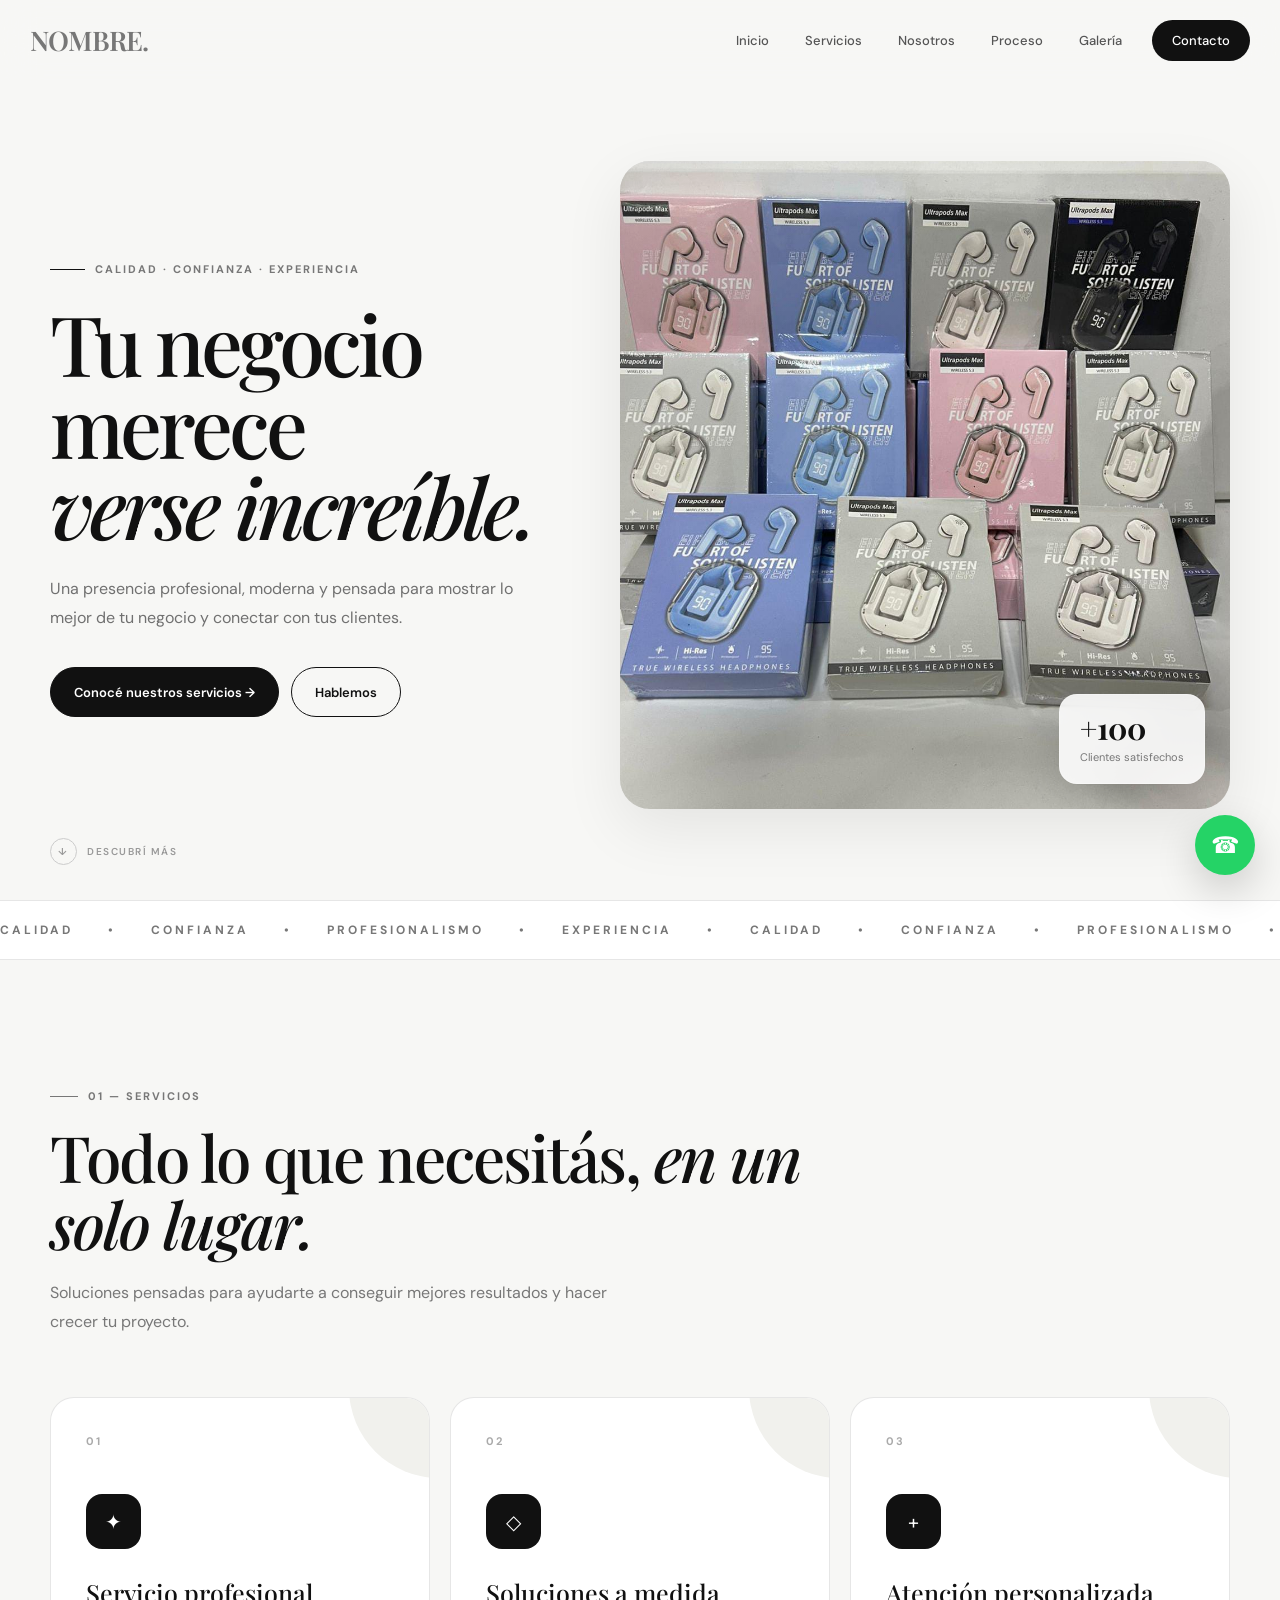
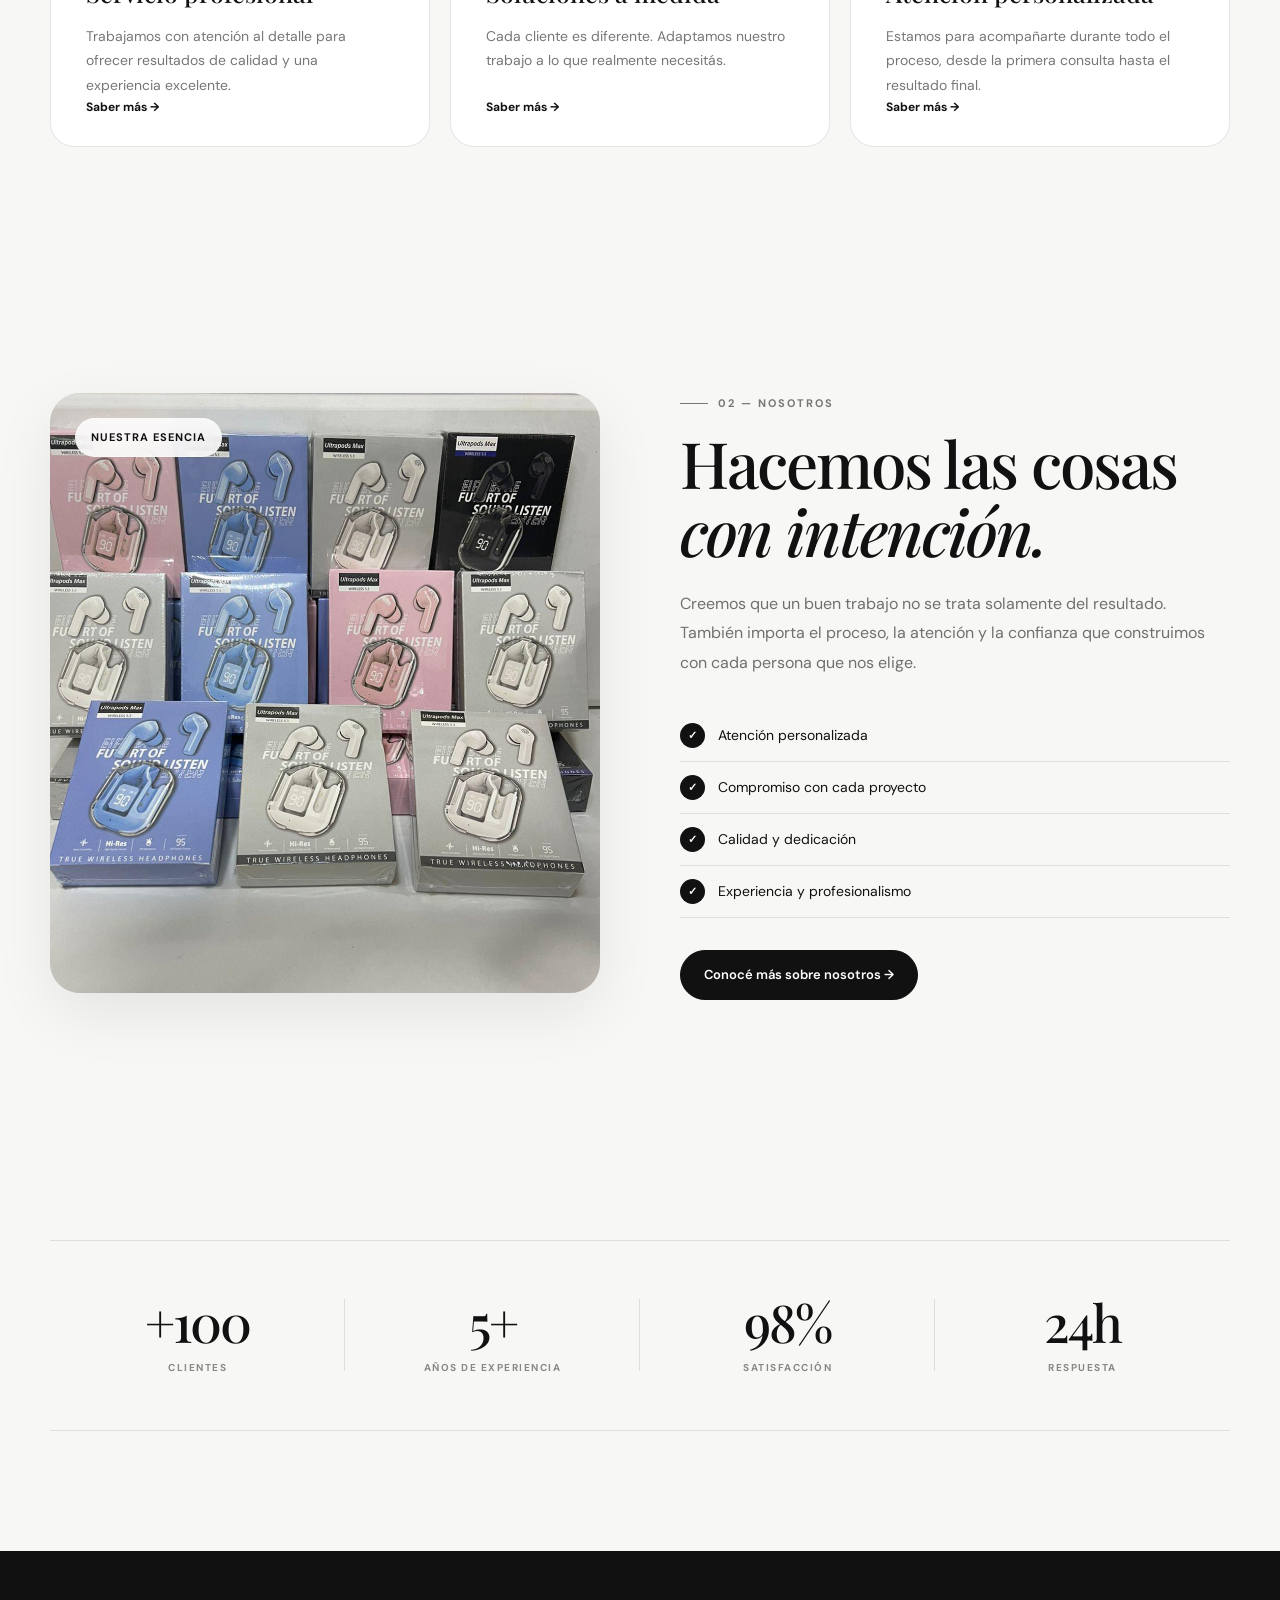
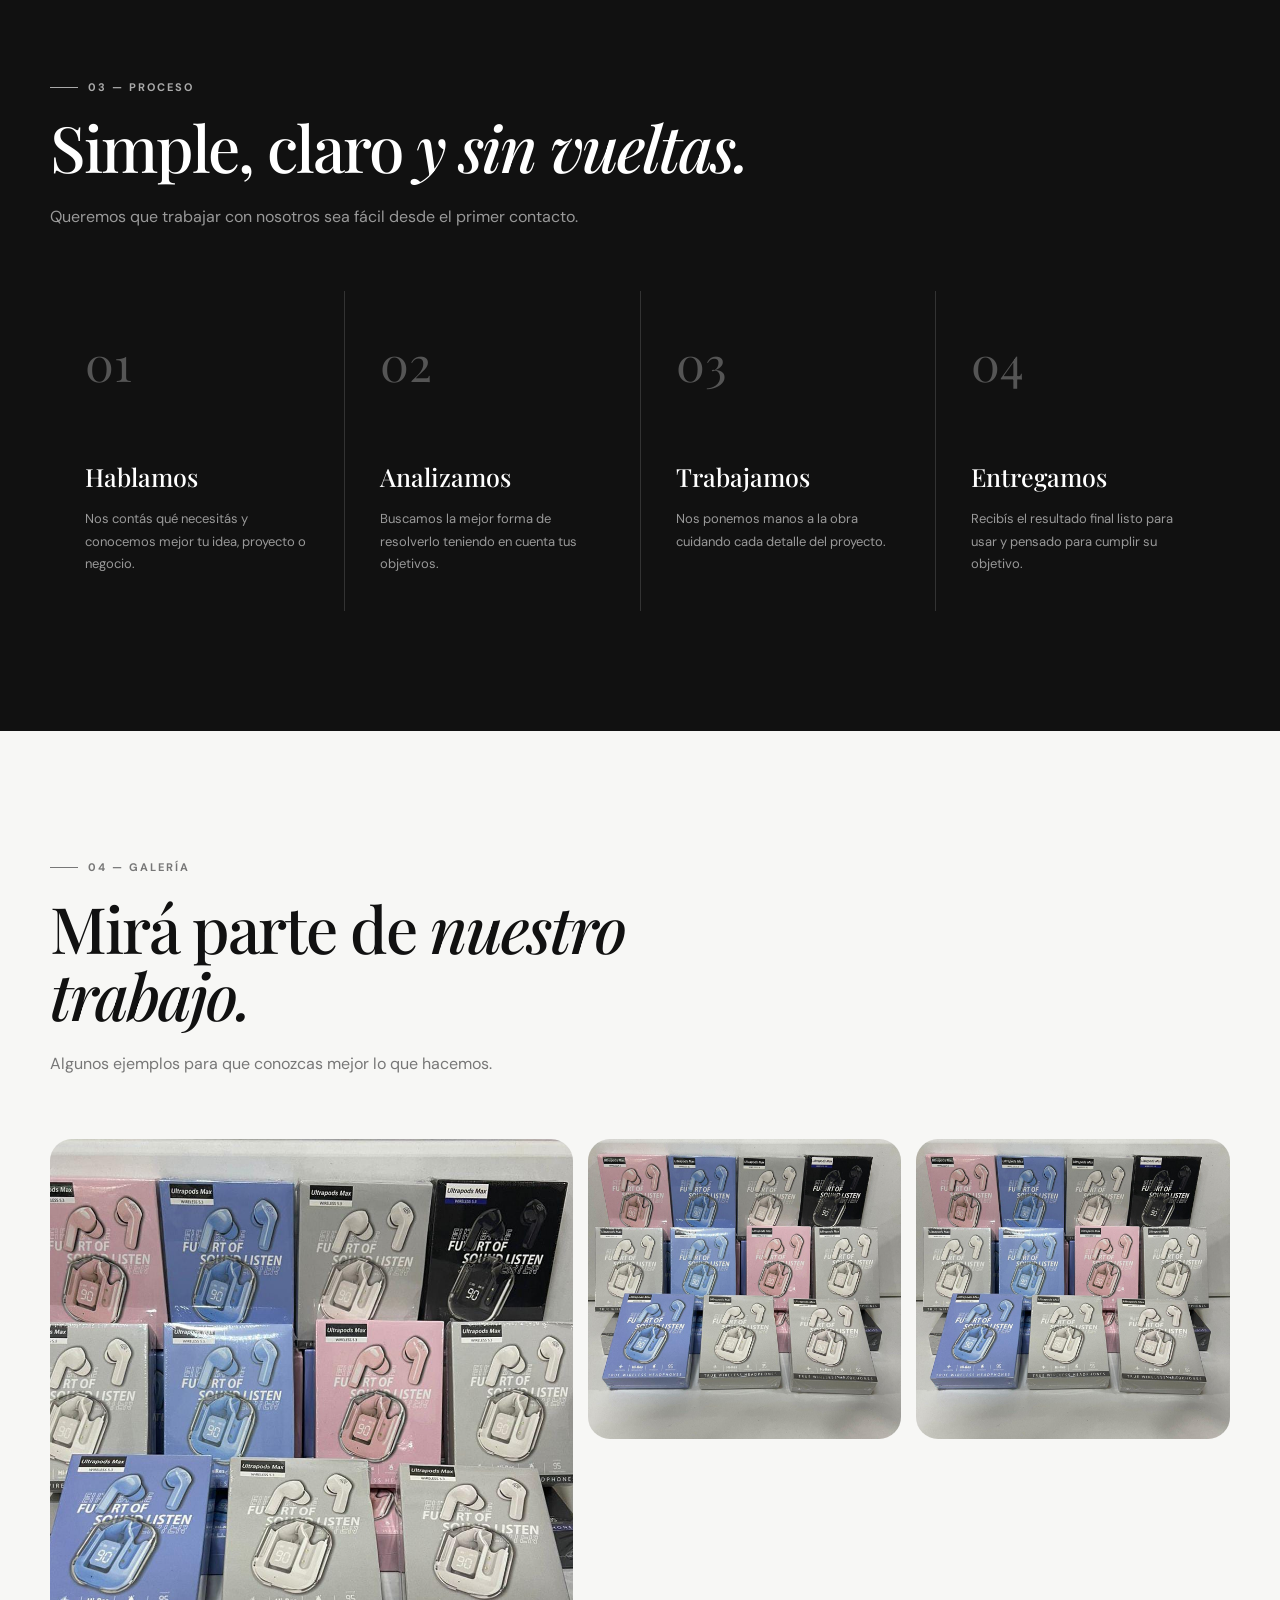
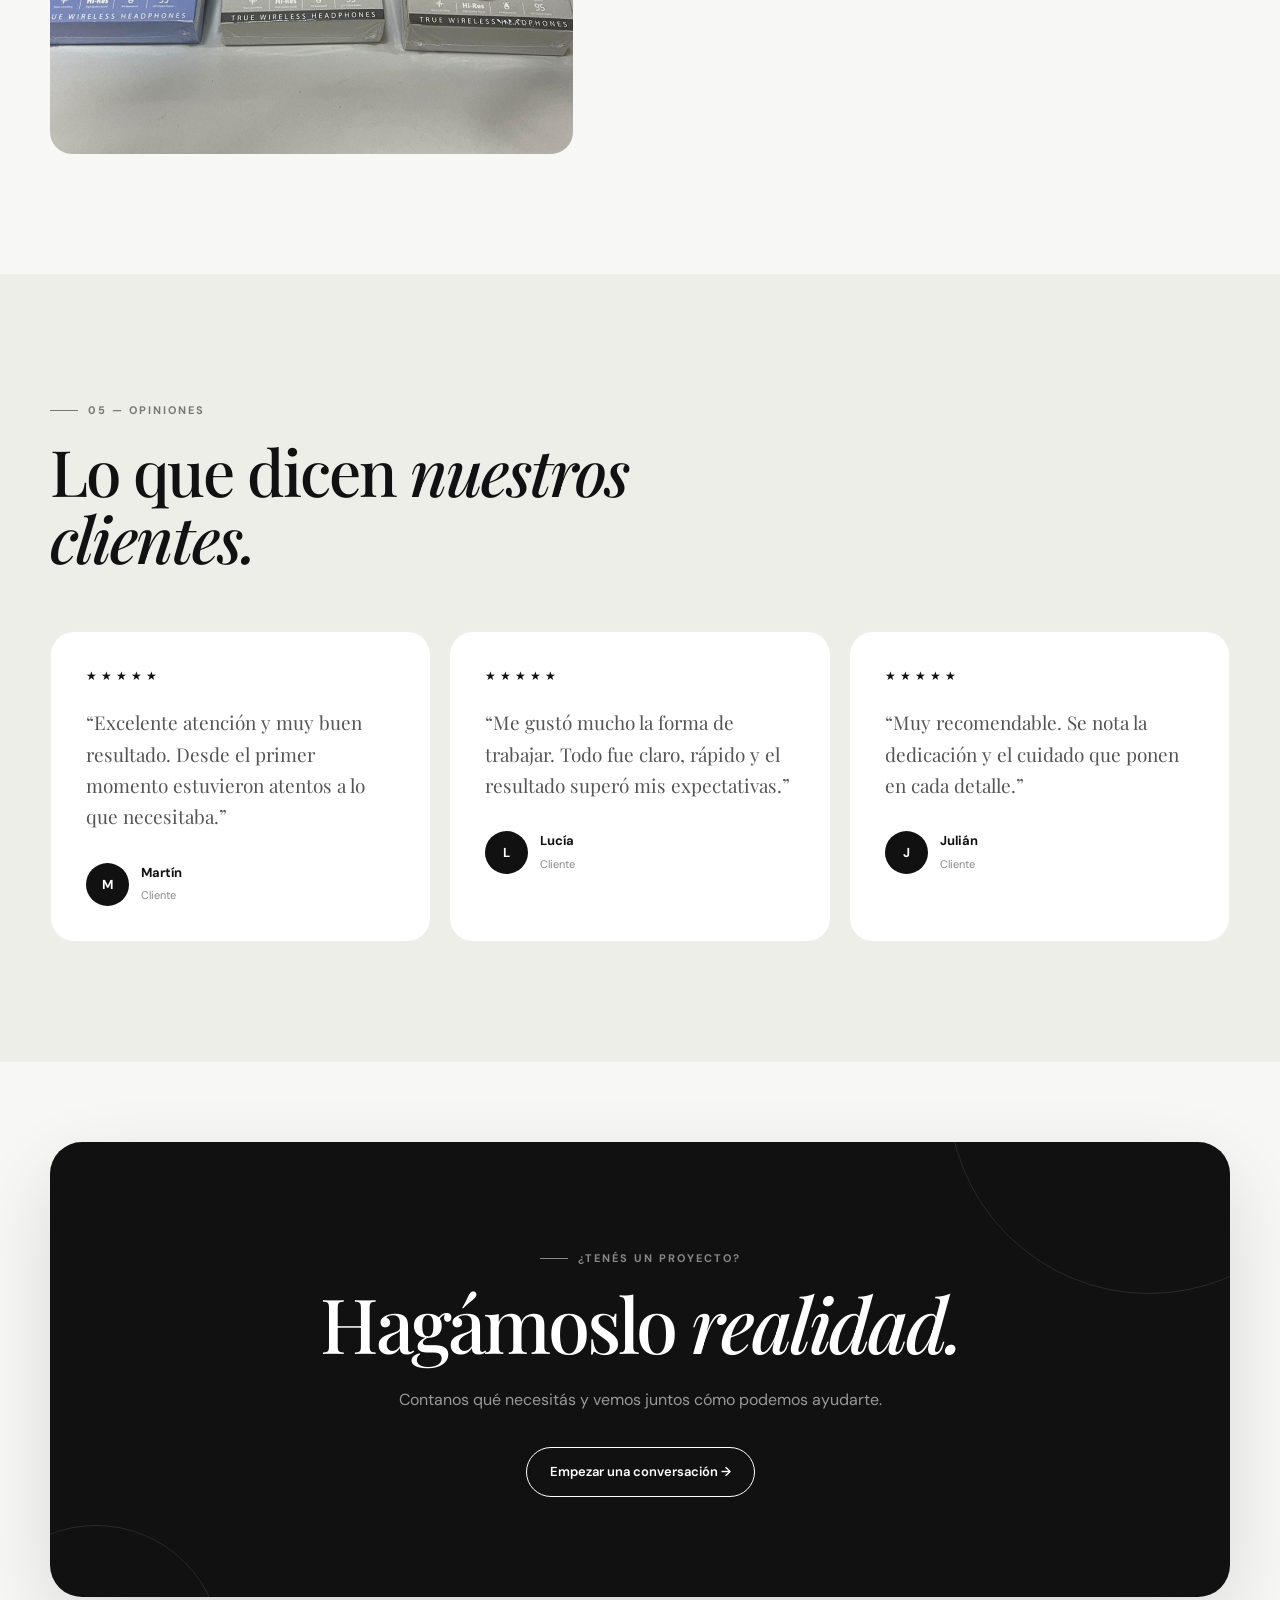
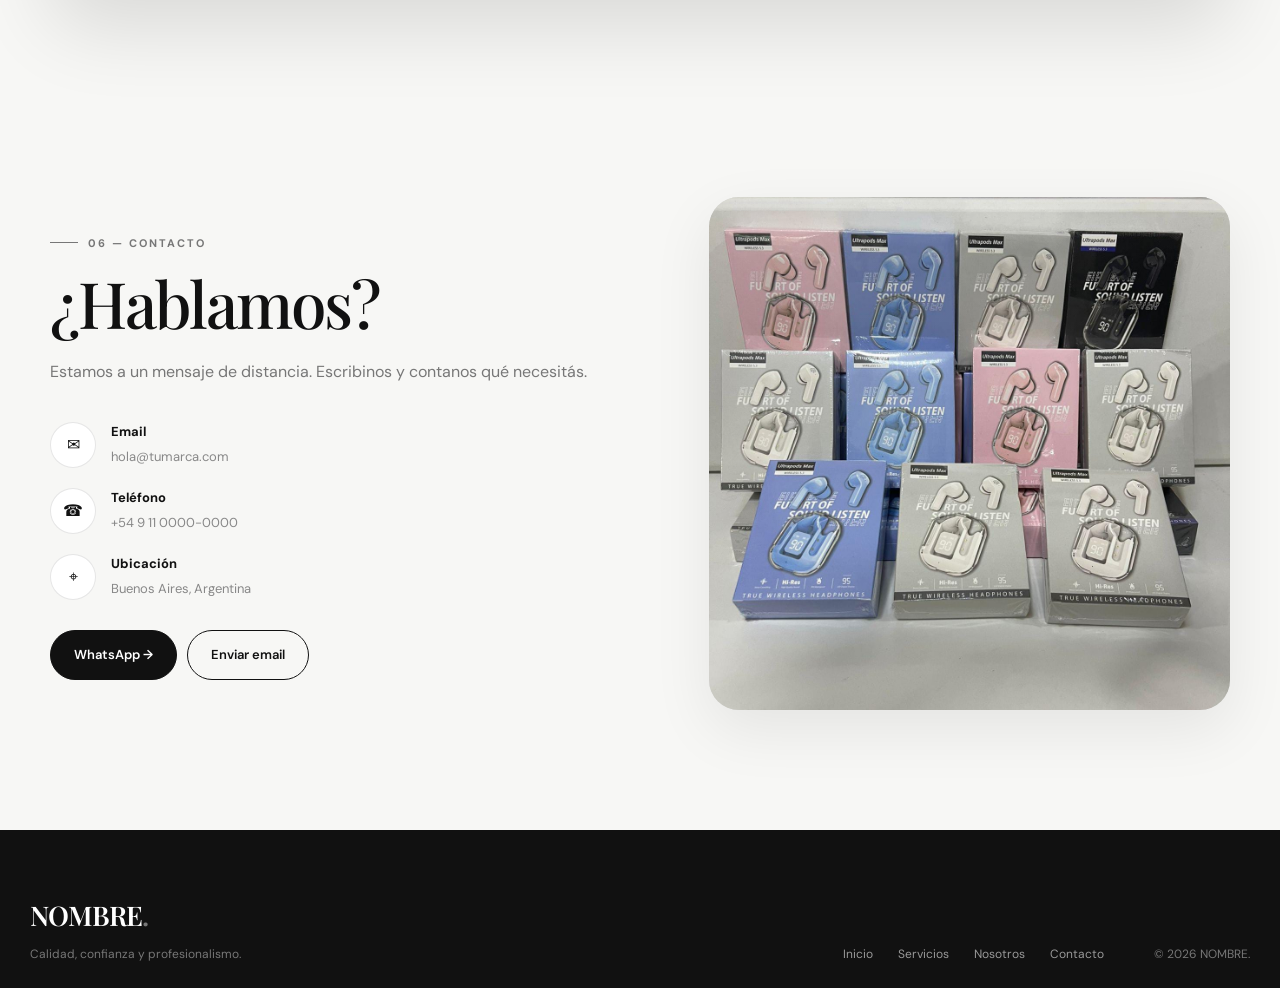
==== commit 4f1b5fa9: "Update logo link in index.html" ====
--- a/index.html
+++ b/index.html
@@ -38,7 +38,7 @@
     <header>
 
         <a href="#inicio" class="logo">
-            NOMBRE<span>.</span>
+            <span data-negocio></span>
         </a>
 
         <button
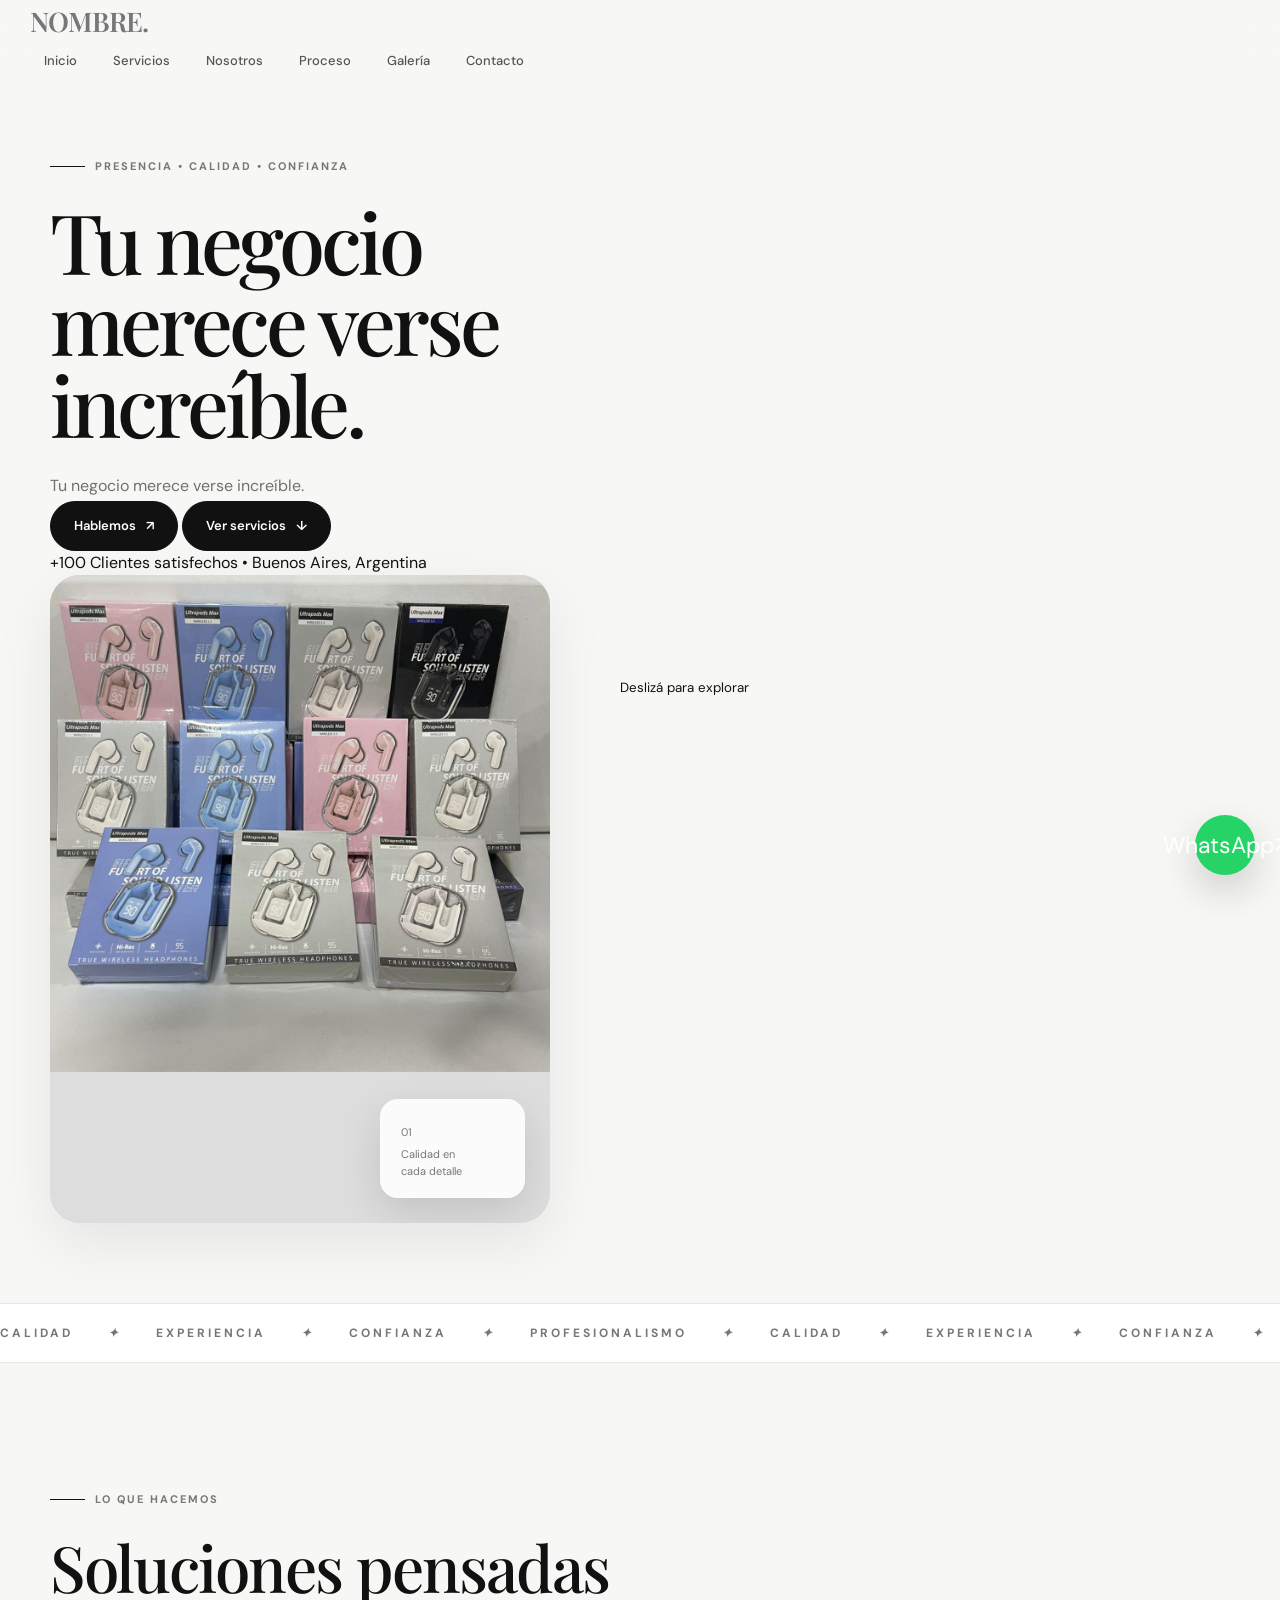
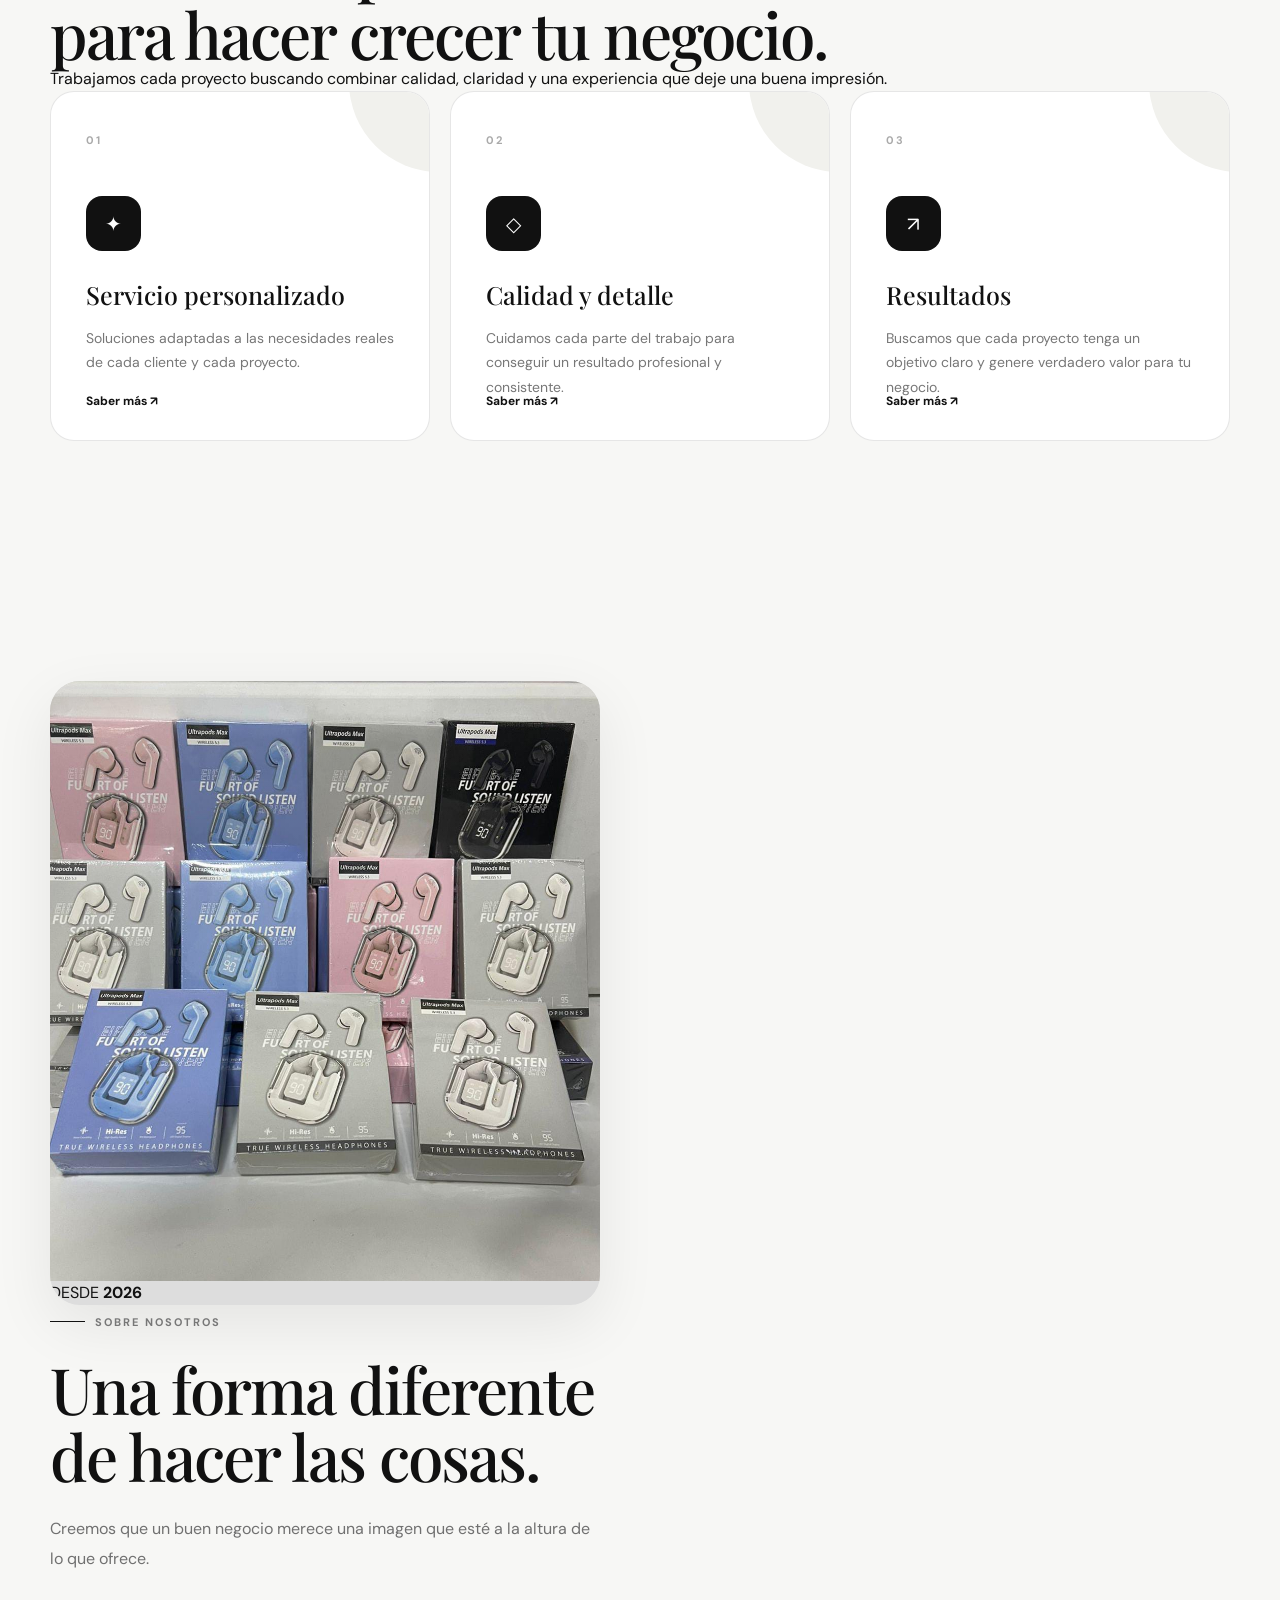
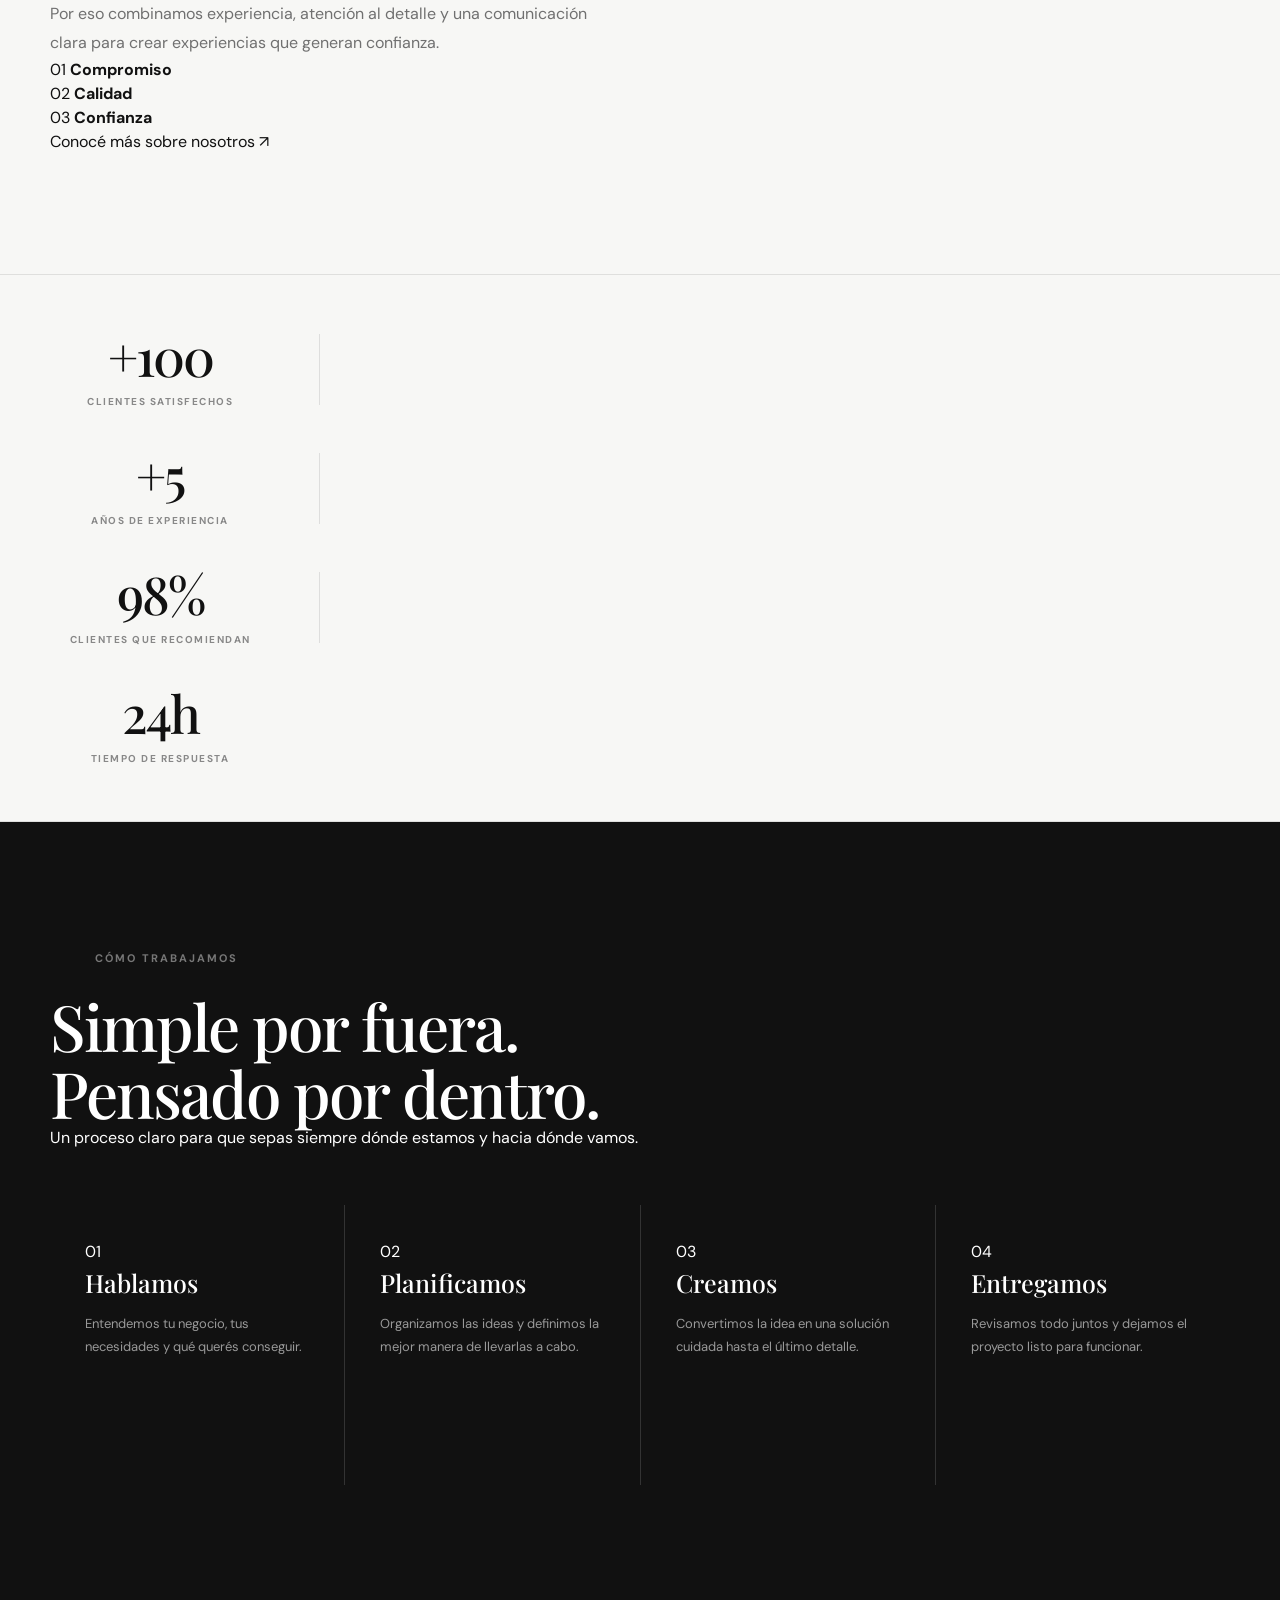
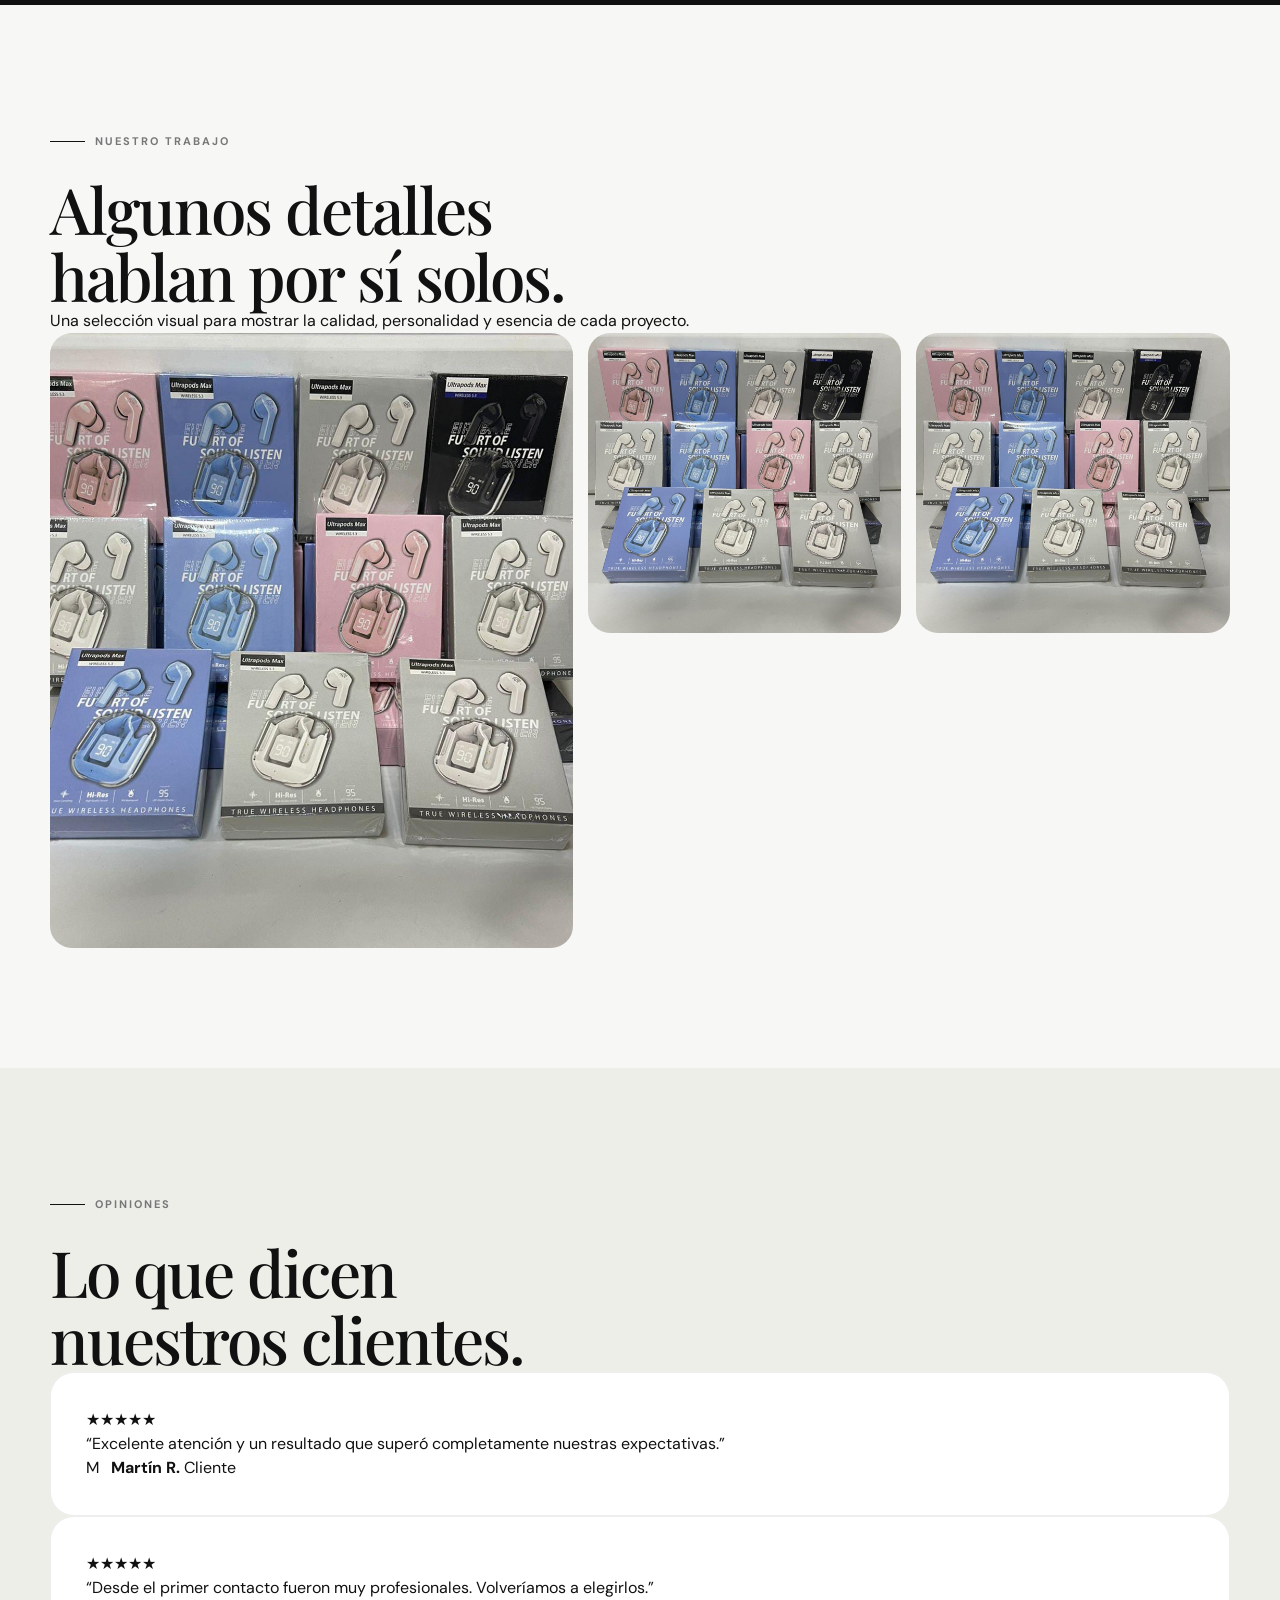
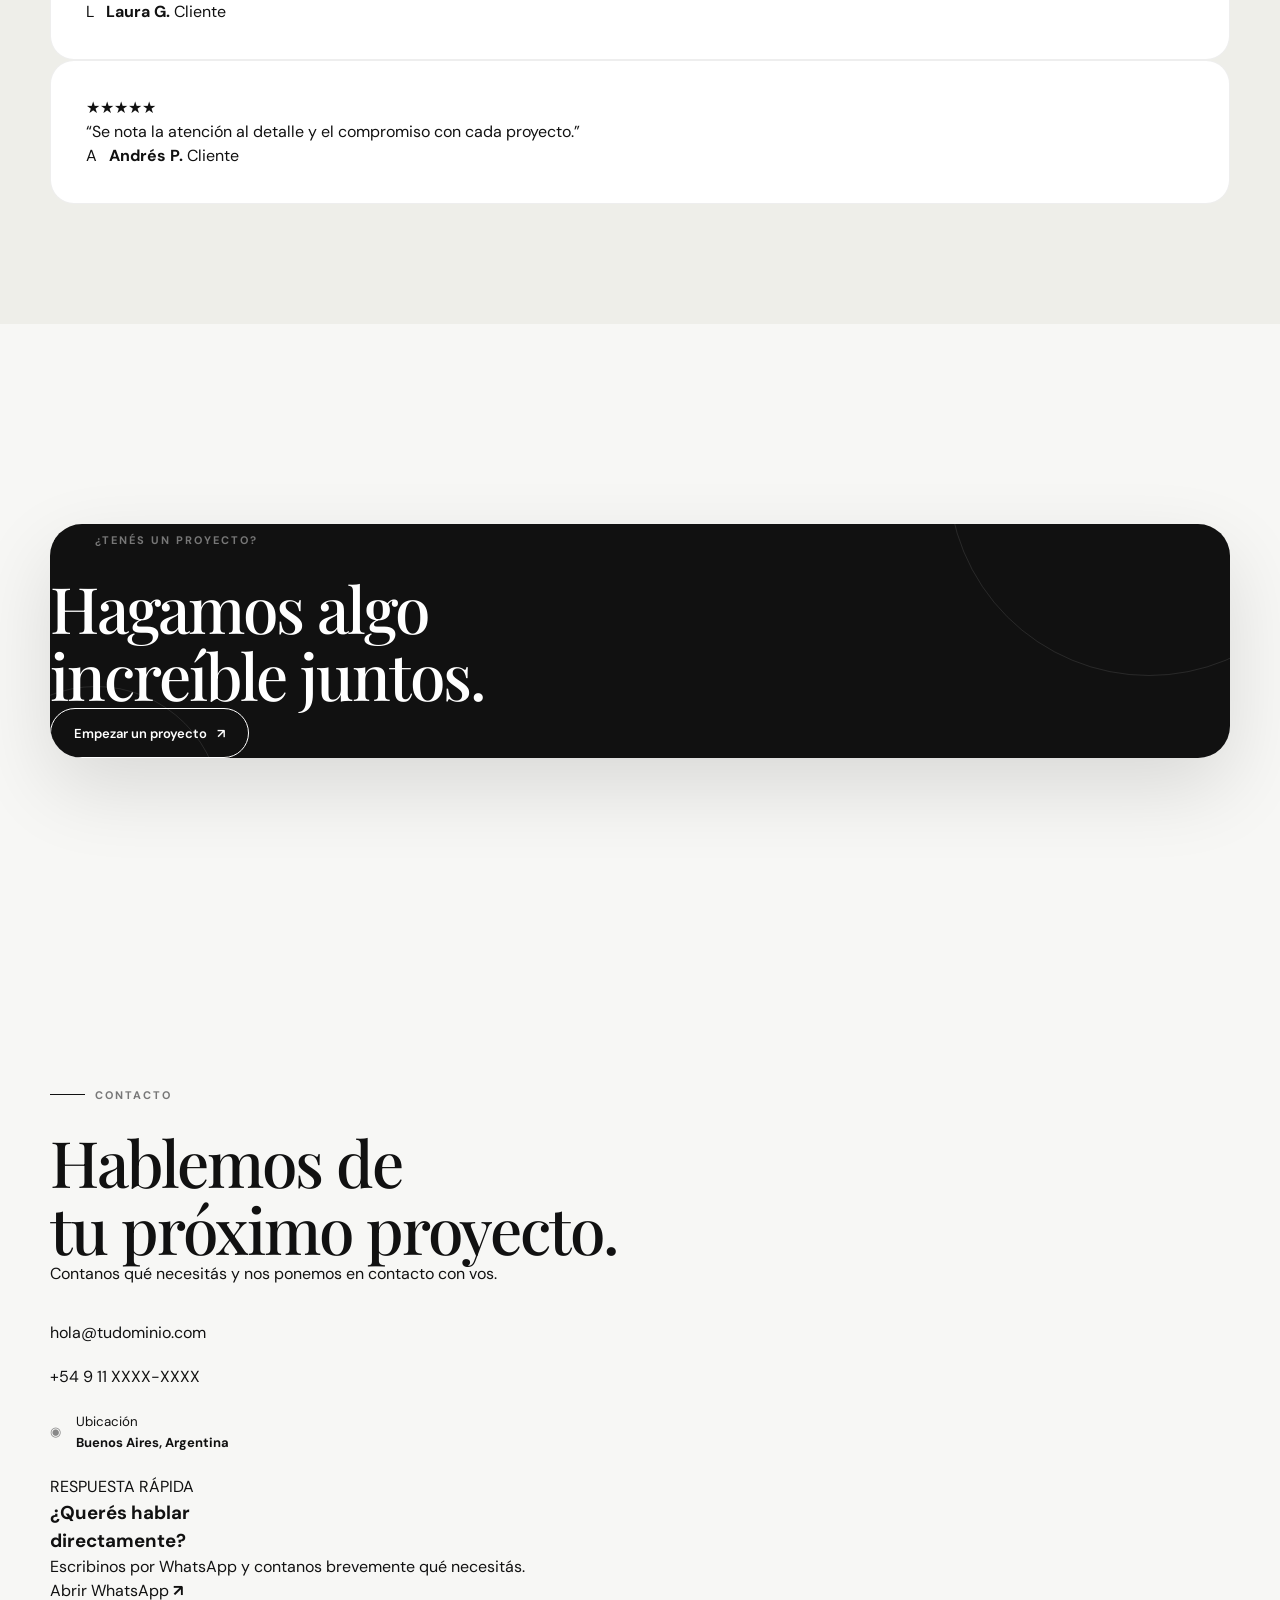
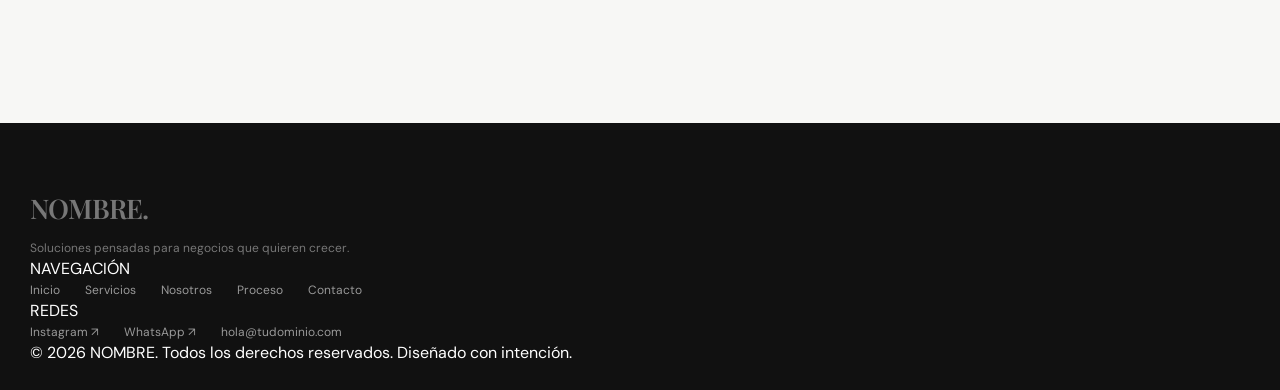
==== commit e68d3d62: "Update print statement from 'Hello' to 'Goodbye'" ====
--- a/index.html
+++ b/index.html
@@ -1,16 +1,29 @@
 <!DOCTYPE html>
 <html lang="es">
+
 <head>
     <meta charset="UTF-8">
     <meta name="viewport" content="width=device-width, initial-scale=1.0">
 
-    <title>NOMBRE — Soluciones que hacen la diferencia</title>
+    <title>NOMBRE. — Soluciones que hacen la diferencia</title>
 
     <meta
         name="description"
         content="Una presencia digital profesional para mostrar tu negocio, tus servicios y tus productos."
     >
 
+    <meta name="theme-color" content="#111111">
+
+    <!-- Open Graph -->
+    <meta property="og:type" content="website">
+    <meta property="og:title" content="NOMBRE. — Soluciones que hacen la diferencia">
+    <meta
+        property="og:description"
+        content="Una presencia digital profesional para mostrar tu negocio, tus servicios y tus productos."
+    >
+    <meta property="og:image" content="img/IMG-20260503-WA0083.jpg">
+
+    <!-- Fuentes -->
     <link rel="preconnect" href="https://fonts.googleapis.com">
     <link rel="preconnect" href="https://fonts.gstatic.com" crossorigin>
 
@@ -19,852 +32,1159 @@
         rel="stylesheet"
     >
 
+    <!-- CSS -->
     <link rel="stylesheet" href="estilo.css">
 </head>
 
+
 <body>
 
-    <!-- =========================
-         SCROLL PROGRESS
-    ========================== -->
+    <!-- =====================================================
+         BARRA DE PROGRESO
+    ====================================================== -->
 
     <div class="scroll-progress"></div>
 
 
-    <!-- =========================
+    <!-- =====================================================
          HEADER
-    ========================== -->
-
-    <header>
-
-        <a href="#inicio" class="logo">
-            <span data-negocio></span>
-        </a>
-
-        <button
-            class="menu-btn"
-            aria-label="Abrir menú"
-            aria-expanded="false"
-        >
-            <span></span>
-            <span></span>
-            <span></span>
-        </button>
-
-        <nav>
-
-            <a href="#inicio">Inicio</a>
-            <a href="#servicios">Servicios</a>
-            <a href="#nosotros">Nosotros</a>
-            <a href="#proceso">Proceso</a>
-            <a href="#galeria">Galería</a>
-            <a href="#contacto" class="nav-cta">Contacto</a>
-
-        </nav>
+    ====================================================== -->
+
+    <header class="header">
+
+        <div class="header-inner">
+
+            <a href="#inicio" class="logo" aria-label="Inicio">
+
+                <span data-negocio>NOMBRE.</span>
+
+            </a>
+
+
+            <button
+                class="menu-btn"
+                type="button"
+                aria-label="Abrir menú"
+                aria-expanded="false"
+            >
+                <span></span>
+                <span></span>
+            </button>
+
+
+            <nav class="nav" aria-label="Navegación principal">
+
+                <a href="#inicio">Inicio</a>
+
+                <a href="#servicios">Servicios</a>
+
+                <a href="#nosotros">Nosotros</a>
+
+                <a href="#proceso">Proceso</a>
+
+                <a href="#galeria">Galería</a>
+
+                <a href="#contacto">Contacto</a>
+
+            </nav>
+
+        </div>
 
     </header>
 
 
     <main>
 
-        <!-- =========================
+
+        <!-- =================================================
              HERO
-        ========================== -->
+        ================================================== -->
 
         <section class="hero" id="inicio">
 
-            <div class="hero-content reveal">
-
-                <div class="eyebrow">
-                    Calidad · Confianza · Experiencia
-                </div>
-
-                <h1>
-                    Tu negocio merece
-                    <em>verse increíble.</em>
-                </h1>
-
-                <p class="hero-description">
-                    Una presencia profesional, moderna y pensada para
-                    mostrar lo mejor de tu negocio y conectar con tus clientes.
-                </p>
-
-                <div class="hero-buttons">
-
-                    <a href="#servicios" class="btn">
-                        Conocé nuestros servicios →
-                    </a>
-
-                    <a href="#contacto" class="btn btn-light">
-                        Hablemos
-                    </a>
+            <div class="container hero-grid">
+
+
+                <div class="hero-content reveal">
+
+                    <span class="eyebrow">
+                        PRESENCIA • CALIDAD • CONFIANZA
+                    </span>
+
+
+                    <h1>
+                        Tu negocio
+                        <span>merece verse increíble.</span>
+                    </h1>
+
+
+                    <p class="hero-description" data-descripcion>
+                        Una presencia digital profesional para mostrar tu negocio,
+                        tus servicios y todo lo que tenés para ofrecer.
+                    </p>
+
+
+                    <div class="hero-actions">
+
+                        <a href="#contacto" class="btn btn-dark">
+                            Hablemos
+                            <span>↗</span>
+                        </a>
+
+                        <a href="#servicios" class="btn btn-link">
+                            Ver servicios
+                            <span>↓</span>
+                        </a>
+
+                    </div>
+
+
+                    <div class="hero-meta">
+
+                        <span>+100 Clientes satisfechos</span>
+
+                        <span>•</span>
+
+                        <span data-ciudad>
+                            Buenos Aires, Argentina
+                        </span>
+
+                    </div>
+
+                </div>
+
+
+                <div class="hero-image reveal">
+
+                    <div class="hero-image-wrapper">
+
+                        <img
+                            src="img/IMG-20260503-WA0083.jpg"
+                            alt="Imagen representativa del negocio"
+                            loading="eager"
+                        >
+
+                        <div class="hero-badge">
+
+                            <span class="hero-badge-number">
+                                01
+                            </span>
+
+                            <span>
+                                Calidad en<br>
+                                cada detalle
+                            </span>
+
+                        </div>
+
+                    </div>
 
                 </div>
 
             </div>
 
 
-            <div class="hero-visual reveal">
-
-                <div class="hero-image">
+            <div class="hero-scroll">
+
+                <span></span>
+
+                <small>
+                    Deslizá para explorar
+                </small>
+
+            </div>
+
+        </section>
+
+
+        <!-- =================================================
+             MARQUEE
+        ================================================== -->
+
+        <div class="marquee">
+
+            <div class="marquee-track">
+
+                <span>CALIDAD</span>
+                <i>✦</i>
+
+                <span>EXPERIENCIA</span>
+                <i>✦</i>
+
+                <span>CONFIANZA</span>
+                <i>✦</i>
+
+                <span>PROFESIONALISMO</span>
+                <i>✦</i>
+
+                <span>CALIDAD</span>
+                <i>✦</i>
+
+                <span>EXPERIENCIA</span>
+                <i>✦</i>
+
+                <span>CONFIANZA</span>
+                <i>✦</i>
+
+                <span>PROFESIONALISMO</span>
+                <i>✦</i>
+
+            </div>
+
+        </div>
+
+
+        <!-- =================================================
+             SERVICIOS
+        ================================================== -->
+
+        <section class="section services" id="servicios">
+
+            <div class="container">
+
+
+                <div class="section-heading reveal">
+
+                    <div>
+
+                        <span class="eyebrow">
+                            LO QUE HACEMOS
+                        </span>
+
+                        <h2>
+                            Soluciones pensadas<br>
+                            para hacer crecer tu negocio.
+                        </h2>
+
+                    </div>
+
+                    <p>
+                        Trabajamos cada proyecto buscando combinar
+                        calidad, claridad y una experiencia que deje
+                        una buena impresión.
+                    </p>
+
+                </div>
+
+
+                <div class="services-grid">
+
+
+                    <article class="service-card reveal">
+
+                        <span class="service-number">
+                            01
+                        </span>
+
+                        <div class="service-icon">
+                            ✦
+                        </div>
+
+                        <h3>
+                            Servicio personalizado
+                        </h3>
+
+                        <p>
+                            Soluciones adaptadas a las necesidades
+                            reales de cada cliente y cada proyecto.
+                        </p>
+
+                        <a href="#contacto">
+                            Saber más <span>↗</span>
+                        </a>
+
+                    </article>
+
+
+                    <article class="service-card reveal">
+
+                        <span class="service-number">
+                            02
+                        </span>
+
+                        <div class="service-icon">
+                            ◇
+                        </div>
+
+                        <h3>
+                            Calidad y detalle
+                        </h3>
+
+                        <p>
+                            Cuidamos cada parte del trabajo para
+                            conseguir un resultado profesional y consistente.
+                        </p>
+
+                        <a href="#contacto">
+                            Saber más <span>↗</span>
+                        </a>
+
+                    </article>
+
+
+                    <article class="service-card reveal">
+
+                        <span class="service-number">
+                            03
+                        </span>
+
+                        <div class="service-icon">
+                            ↗
+                        </div>
+
+                        <h3>
+                            Resultados
+                        </h3>
+
+                        <p>
+                            Buscamos que cada proyecto tenga un objetivo
+                            claro y genere verdadero valor para tu negocio.
+                        </p>
+
+                        <a href="#contacto">
+                            Saber más <span>↗</span>
+                        </a>
+
+                    </article>
+
+
+                </div>
+
+            </div>
+
+        </section>
+
+
+        <!-- =================================================
+             NOSOTROS / DESTACADO
+        ================================================== -->
+
+        <section class="section featured" id="nosotros">
+
+            <div class="container featured-grid">
+
+
+                <div class="featured-image reveal">
 
                     <img
                         src="img/IMG-20260503-WA0083.jpg"
-                        alt="Imagen principal del negocio"
+                        alt="Trabajo y experiencia del negocio"
+                        loading="lazy"
                     >
 
-                    <div class="hero-badge">
-                        <strong>+100</strong>
-                        <span>Clientes satisfechos</span>
-                    </div>
+                    <div class="featured-label">
+                        <span>DESDE</span>
+                        <strong>2026</strong>
+                    </div>
+
+                </div>
+
+
+                <div class="featured-content reveal">
+
+                    <span class="eyebrow">
+                        SOBRE NOSOTROS
+                    </span>
+
+                    <h2>
+                        Una forma diferente
+                        de hacer las cosas.
+                    </h2>
+
+                    <p>
+                        Creemos que un buen negocio merece una imagen
+                        que esté a la altura de lo que ofrece.
+                    </p>
+
+                    <p>
+                        Por eso combinamos experiencia, atención al
+                        detalle y una comunicación clara para crear
+                        experiencias que generan confianza.
+                    </p>
+
+
+                    <div class="featured-points">
+
+                        <div>
+                            <span>01</span>
+                            <strong>Compromiso</strong>
+                        </div>
+
+                        <div>
+                            <span>02</span>
+                            <strong>Calidad</strong>
+                        </div>
+
+                        <div>
+                            <span>03</span>
+                            <strong>Confianza</strong>
+                        </div>
+
+                    </div>
+
+
+                    <a href="#contacto" class="text-link">
+                        Conocé más sobre nosotros
+                        <span>↗</span>
+                    </a>
 
                 </div>
 
             </div>
 
-
-            <div class="scroll-hint">
-                <span>↓</span>
-                Descubrí más
+        </section>
+
+
+        <!-- =================================================
+             ESTADÍSTICAS
+        ================================================== -->
+
+        <section class="stats">
+
+            <div class="container stats-grid">
+
+
+                <div class="stat reveal">
+
+                    <strong>
+                        +100
+                    </strong>
+
+                    <span>
+                        Clientes satisfechos
+                    </span>
+
+                </div>
+
+
+                <div class="stat reveal">
+
+                    <strong>
+                        +5
+                    </strong>
+
+                    <span>
+                        Años de experiencia
+                    </span>
+
+                </div>
+
+
+                <div class="stat reveal">
+
+                    <strong>
+                        98%
+                    </strong>
+
+                    <span>
+                        Clientes que recomiendan
+                    </span>
+
+                </div>
+
+
+                <div class="stat reveal">
+
+                    <strong>
+                        24h
+                    </strong>
+
+                    <span>
+                        Tiempo de respuesta
+                    </span>
+
+                </div>
+
+
             </div>
 
         </section>
 
 
-        <!-- =========================
-             MARQUEE
-        ========================== -->
-
-        <div class="marquee">
-
-            <div class="marquee-track">
-
-                <span>CALIDAD</span>
-                <span>•</span>
-                <span>CONFIANZA</span>
-                <span>•</span>
-                <span>PROFESIONALISMO</span>
-                <span>•</span>
-                <span>EXPERIENCIA</span>
-                <span>•</span>
-
-                <span>CALIDAD</span>
-                <span>•</span>
-                <span>CONFIANZA</span>
-                <span>•</span>
-                <span>PROFESIONALISMO</span>
-                <span>•</span>
-                <span>EXPERIENCIA</span>
-                <span>•</span>
+        <!-- =================================================
+             PROCESO
+        ================================================== -->
+
+        <section class="section process" id="proceso">
+
+            <div class="container">
+
+
+                <div class="section-heading section-heading-light reveal">
+
+                    <div>
+
+                        <span class="eyebrow">
+                            CÓMO TRABAJAMOS
+                        </span>
+
+                        <h2>
+                            Simple por fuera.<br>
+                            Pensado por dentro.
+                        </h2>
+
+                    </div>
+
+                    <p>
+                        Un proceso claro para que sepas siempre
+                        dónde estamos y hacia dónde vamos.
+                    </p>
+
+                </div>
+
+
+                <div class="process-grid">
+
+
+                    <article class="process-card reveal">
+
+                        <span>01</span>
+
+                        <h3>
+                            Hablamos
+                        </h3>
+
+                        <p>
+                            Entendemos tu negocio, tus necesidades
+                            y qué querés conseguir.
+                        </p>
+
+                    </article>
+
+
+                    <article class="process-card reveal">
+
+                        <span>02</span>
+
+                        <h3>
+                            Planificamos
+                        </h3>
+
+                        <p>
+                            Organizamos las ideas y definimos
+                            la mejor manera de llevarlas a cabo.
+                        </p>
+
+                    </article>
+
+
+                    <article class="process-card reveal">
+
+                        <span>03</span>
+
+                        <h3>
+                            Creamos
+                        </h3>
+
+                        <p>
+                            Convertimos la idea en una solución
+                            cuidada hasta el último detalle.
+                        </p>
+
+                    </article>
+
+
+                    <article class="process-card reveal">
+
+                        <span>04</span>
+
+                        <h3>
+                            Entregamos
+                        </h3>
+
+                        <p>
+                            Revisamos todo juntos y dejamos
+                            el proyecto listo para funcionar.
+                        </p>
+
+                    </article>
+
+
+                </div>
 
             </div>
 
+        </section>
+
+
+        <!-- =================================================
+             GALERÍA
+        ================================================== -->
+
+        <section class="section gallery" id="galeria">
+
+            <div class="container">
+
+
+                <div class="section-heading reveal">
+
+                    <div>
+
+                        <span class="eyebrow">
+                            NUESTRO TRABAJO
+                        </span>
+
+                        <h2>
+                            Algunos detalles<br>
+                            hablan por sí solos.
+                        </h2>
+
+                    </div>
+
+                    <p>
+                        Una selección visual para mostrar la calidad,
+                        personalidad y esencia de cada proyecto.
+                    </p>
+
+                </div>
+
+
+                <div class="gallery-grid">
+
+
+                    <div class="gallery-item gallery-large reveal">
+
+                        <img
+                            src="img/IMG-20260503-WA0083.jpg"
+                            alt="Proyecto destacado"
+                            loading="lazy"
+                        >
+
+                        <div class="gallery-overlay">
+
+                            <span>
+                                Proyecto destacado
+                            </span>
+
+                            <strong>
+                                01 ↗
+                            </strong>
+
+                        </div>
+
+                    </div>
+
+
+                    <div class="gallery-item reveal">
+
+                        <img
+                            src="img/IMG-20260503-WA0083.jpg"
+                            alt="Detalle del proyecto"
+                            loading="lazy"
+                        >
+
+                        <div class="gallery-overlay">
+
+                            <span>
+                                Detalle
+                            </span>
+
+                            <strong>
+                                02 ↗
+                            </strong>
+
+                        </div>
+
+                    </div>
+
+
+                    <div class="gallery-item reveal">
+
+                        <img
+                            src="img/IMG-20260503-WA0083.jpg"
+                            alt="Experiencia del negocio"
+                            loading="lazy"
+                        >
+
+                        <div class="gallery-overlay">
+
+                            <span>
+                                Experiencia
+                            </span>
+
+                            <strong>
+                                03 ↗
+                            </strong>
+
+                        </div>
+
+                    </div>
+
+
+                </div>
+
+            </div>
+
+        </section>
+
+
+        <!-- =================================================
+             TESTIMONIOS
+        ================================================== -->
+
+        <section class="section testimonials">
+
+            <div class="container">
+
+
+                <div class="section-heading reveal">
+
+                    <div>
+
+                        <span class="eyebrow">
+                            OPINIONES
+                        </span>
+
+                        <h2>
+                            Lo que dicen<br>
+                            nuestros clientes.
+                        </h2>
+
+                    </div>
+
+                </div>
+
+
+                <div class="testimonials-grid">
+
+
+                    <article class="testimonial reveal">
+
+                        <div class="testimonial-stars">
+                            ★★★★★
+                        </div>
+
+                        <blockquote>
+                            “Excelente atención y un resultado
+                            que superó completamente nuestras expectativas.”
+                        </blockquote>
+
+                        <div class="testimonial-author">
+
+                            <div class="testimonial-avatar">
+                                M
+                            </div>
+
+                            <div>
+                                <strong>
+                                    Martín R.
+                                </strong>
+
+                                <span>
+                                    Cliente
+                                </span>
+                            </div>
+
+                        </div>
+
+                    </article>
+
+
+                    <article class="testimonial reveal">
+
+                        <div class="testimonial-stars">
+                            ★★★★★
+                        </div>
+
+                        <blockquote>
+                            “Desde el         primer contacto fueron muy
+        profesionales. Volveríamos a elegirlos.”
+    </blockquote>
+
+    <div class="testimonial-author">
+
+        <div class="testimonial-avatar">
+            L
         </div>
 
-
-        <!-- =========================
-             SERVICIOS
-        ========================== -->
-
-        <section class="section" id="servicios">
-
-            <div class="section-header reveal">
-
-                <div class="section-label">
-                    01 — Servicios
-                </div>
+        <div>
+            <strong>
+                Laura G.
+            </strong>
+
+            <span>
+                Cliente
+            </span>
+        </div>
+
+    </div>
+
+</article>
+
+
+<article class="testimonial reveal">
+
+    <div class="testimonial-stars">
+        ★★★★★
+    </div>
+
+    <blockquote>
+        “Se nota la atención al detalle y el
+        compromiso con cada proyecto.”
+    </blockquote>
+
+    <div class="testimonial-author">
+
+        <div class="testimonial-avatar">
+            A
+        </div>
+
+        <div>
+            <strong>
+                Andrés P.
+            </strong>
+
+            <span>
+                Cliente
+            </span>
+
+        </div>
+
+    </div>
+
+</article>
+
+
+</div>
+
+</div>
+
+</section>
+
+
+<!-- =================================================
+     CTA
+================================================== -->
+
+<section class="section cta-section">
+
+    <div class="container">
+
+        <div class="cta reveal">
+
+            <div>
+
+                <span class="eyebrow">
+                    ¿TENÉS UN PROYECTO?
+                </span>
 
                 <h2>
-                    Todo lo que necesitás,
-                    <em>en un solo lugar.</em>
+                    Hagamos algo<br>
+                    increíble juntos.
                 </h2>
 
-                <p class="section-intro">
-                    Soluciones pensadas para ayudarte a conseguir mejores
-                    resultados y hacer crecer tu proyecto.
-                </p>
-
             </div>
 
 
-            <div class="services-grid">
-
-                <article class="service-card reveal">
-
-                    <div class="service-number">
-                        01
-                    </div>
-
-                    <div class="service-icon">
-                        ✦
-                    </div>
-
-                    <h3>
-                        Servicio profesional
-                    </h3>
-
-                    <p>
-                        Trabajamos con atención al detalle para ofrecer
-                        resultados de calidad y una experiencia excelente.
-                    </p>
-
-                    <a href="#contacto">
-                        Saber más →
-                    </a>
-
-                </article>
-
-
-                <article class="service-card reveal">
-
-                    <div class="service-number">
-                        02
-                    </div>
-
-                    <div class="service-icon">
-                        ◇
-                    </div>
-
-                    <h3>
-                        Soluciones a medida
-                    </h3>
-
-                    <p>
-                        Cada cliente es diferente. Adaptamos nuestro trabajo
-                        a lo que realmente necesitás.
-                    </p>
-
-                    <a href="#contacto">
-                        Saber más →
-                    </a>
-
-                </article>
-
-
-                <article class="service-card reveal">
-
-                    <div class="service-number">
-                        03
-                    </div>
-
-                    <div class="service-icon">
-                        +
-                    </div>
-
-                    <h3>
-                        Atención personalizada
-                    </h3>
-
-                    <p>
-                        Estamos para acompañarte durante todo el proceso,
-                        desde la primera consulta hasta el resultado final.
-                    </p>
-
-                    <a href="#contacto">
-                        Saber más →
-                    </a>
-
-                </article>
+            <a
+                href="#contacto"
+                class="btn btn-light"
+            >
+                Empezar un proyecto
+                <span>↗</span>
+            </a>
+
+        </div>
+
+    </div>
+
+</section>
+
+
+<!-- =================================================
+     CONTACTO
+================================================== -->
+
+<section class="section contact" id="contacto">
+
+    <div class="container contact-grid">
+
+        <div class="contact-content reveal">
+
+            <span class="eyebrow">
+                CONTACTO
+            </span>
+
+            <h2>
+                Hablemos de<br>
+                tu próximo proyecto.
+            </h2>
+
+            <p>
+                Contanos qué necesitás y nos ponemos
+                en contacto con vos.
+            </p>
+
+            <div class="contact-details">
+
+                <a
+                    href="#"
+                    data-email
+                    class="contact-detail"
+                >
+
+                    <span class="contact-icon">
+                        @
+                    </span>
+
+                    <div>
+
+                        <small>
+                            Email
+                        </small>
+
+                        <strong>
+                            hola@tudominio.com
+                        </strong>
+
+                    </div>
+
+                </a>
+
+
+                <a
+                    href="#"
+                    data-telefono
+                    class="contact-detail"
+                >
+
+                    <span class="contact-icon">
+                        ☎
+                    </span>
+
+                    <div>
+
+                        <small>
+                            Teléfono
+                        </small>
+
+                        <strong>
+                            +54 9 11 XXXX-XXXX
+                        </strong>
+
+                    </div>
+
+                </a>
+
+
+                <div class="contact-detail">
+
+                    <span class="contact-icon">
+                        ◉
+                    </span>
+
+                    <div>
+
+                        <small>
+                            Ubicación
+                        </small>
+
+                        <strong data-ciudad>
+                            Buenos Aires, Argentina
+                        </strong>
+
+                    </div>
+
+                </div>
 
             </div>
 
-        </section>
-
-
-        <!-- =========================
-             FEATURED / NOSOTROS
-        ========================== -->
-
-        <section class="section" id="nosotros">
-
-            <div class="featured">
-
-                <div class="featured-image reveal">
-
-                    <img
-                        src="img/IMG-20260503-WA0083.jpg"
-                        alt="Nuestro trabajo"
-                    >
-
-                    <div class="featured-tag">
-                        Nuestra esencia
-                    </div>
-
-                </div>
-
-
-                <div class="featured-content reveal">
-
-                    <div class="section-label">
-                        02 — Nosotros
-                    </div>
-
-                    <h2>
-                        Hacemos las cosas
-                        <em>con intención.</em>
-                    </h2>
-
-                    <p>
-                        Creemos que un buen trabajo no se trata solamente
-                        del resultado. También importa el proceso, la
-                        atención y la confianza que construimos con cada
-                        persona que nos elige.
-                    </p>
-
-                    <ul class="feature-list">
-
-                        <li>
-                            Atención personalizada
-                        </li>
-
-                        <li>
-                            Compromiso con cada proyecto
-                        </li>
-
-                        <li>
-                            Calidad y dedicación
-                        </li>
-
-                        <li>
-                            Experiencia y profesionalismo
-                        </li>
-
-                    </ul>
-
-                    <a href="#contacto" class="btn">
-                        Conocé más sobre nosotros →
-                    </a>
-
-                </div>
+        </div>
+
+
+        <div class="contact-card reveal">
+
+            <span class="contact-card-label">
+                RESPUESTA RÁPIDA
+            </span>
+
+            <h3>
+                ¿Querés hablar<br>
+                directamente?
+            </h3>
+
+            <p>
+                Escribinos por WhatsApp y contanos
+                brevemente qué necesitás.
+            </p>
+
+            <a
+                href="#"
+                data-whatsapp
+                class="contact-whatsapp"
+                target="_blank"
+                rel="noopener"
+            >
+
+                <span>
+                    Abrir WhatsApp
+                </span>
+
+                <strong>
+                    ↗
+                </strong>
+
+            </a>
+
+        </div>
+
+    </div>
+
+</section>
+
+
+</main>
+
+
+<!-- =====================================================
+     FOOTER
+====================================================== -->
+
+<footer class="footer">
+
+    <div class="container footer-grid">
+
+        <div class="footer-brand">
+
+            <a href="#inicio" class="logo">
+                <span data-negocio>NOMBRE.</span>
+            </a>
+
+            <p>
+                Soluciones pensadas para negocios
+                que quieren crecer.
+            </p>
+
+        </div>
+
+
+        <div class="footer-column">
+
+            <span>
+                NAVEGACIÓN
+            </span>
+
+            <div class="footer-links">
+
+                <a href="#inicio">
+                    Inicio
+                </a>
+
+                <a href="#servicios">
+                    Servicios
+                </a>
+
+                <a href="#nosotros">
+                    Nosotros
+                </a>
+
+                <a href="#proceso">
+                    Proceso
+                </a>
+
+                <a href="#contacto">
+                    Contacto
+                </a>
 
             </div>
 
-        </section>
-
-
-        <!-- =========================
-             STATS
-        ========================== -->
-
-        <section class="section">
-
-            <div class="stats reveal">
-
-                <div class="stat">
-                    <strong>+100</strong>
-                    <span>Clientes</span>
-                </div>
-
-                <div class="stat">
-                    <strong>5+</strong>
-                    <span>Años de experiencia</span>
-                </div>
-
-                <div class="stat">
-                    <strong>98%</strong>
-                    <span>Satisfacción</span>
-                </div>
-
-                <div class="stat">
-                    <strong>24h</strong>
-                    <span>Respuesta</span>
-                </div>
+        </div>
+
+
+        <div class="footer-column">
+
+            <span>
+                REDES
+            </span>
+
+            <div class="footer-links">
+
+                <a
+                    href="#"
+                    data-instagram
+                    target="_blank"
+                    rel="noopener"
+                >
+                    Instagram ↗
+                </a>
+
+                <a
+                    href="#"
+                    data-whatsapp
+                    target="_blank"
+                    rel="noopener"
+                >
+                    WhatsApp ↗
+                </a>
+
+                <a
+                    href="#"
+                    data-email
+                >
+                    Email ↗
+                </a>
 
             </div>
 
-        </section>
-
-
-        <!-- =========================
-             PROCESO
-        ========================== -->
-
-        <section class="section process" id="proceso">
-
-            <div class="section-header reveal">
-
-                <div class="section-label">
-                    03 — Proceso
-                </div>
-
-                <h2>
-                    Simple, claro
-                    <em>y sin vueltas.</em>
-                </h2>
-
-                <p class="section-intro">
-                    Queremos que trabajar con nosotros sea fácil desde
-                    el primer contacto.
-                </p>
-
-            </div>
-
-
-            <div class="process-grid">
-
-                <article class="process-card reveal">
-
-                    <div class="process-number">
-                        01
-                    </div>
-
-                    <h3>
-                        Hablamos
-                    </h3>
-
-                    <p>
-                        Nos contás qué necesitás y conocemos mejor tu idea,
-                        proyecto o negocio.
-                    </p>
-
-                </article>
-
-
-                <article class="process-card reveal">
-
-                    <div class="process-number">
-                        02
-                    </div>
-
-                    <h3>
-                        Analizamos
-                    </h3>
-
-                    <p>
-                        Buscamos la mejor forma de resolverlo teniendo en
-                        cuenta tus objetivos.
-                    </p>
-
-                </article>
-
-
-                <article class="process-card reveal">
-
-                    <div class="process-number">
-                        03
-                    </div>
-
-                    <h3>
-                        Trabajamos
-                    </h3>
-
-                    <p>
-                        Nos ponemos manos a la obra cuidando cada detalle
-                        del proyecto.
-                    </p>
-
-                </article>
-
-
-                <article class="process-card reveal">
-
-                    <div class="process-number">
-                        04
-                    </div>
-
-                    <h3>
-                        Entregamos
-                    </h3>
-
-                    <p>
-                        Recibís el resultado final listo para usar y
-                        pensado para cumplir su objetivo.
-                    </p>
-
-                </article>
-
-            </div>
-
-        </section>
-
-
-        <!-- =========================
-             GALERÍA
-        ========================== -->
-
-        <section class="section" id="galeria">
-
-            <div class="section-header reveal">
-
-                <div class="section-label">
-                    04 — Galería
-                </div>
-
-                <h2>
-                    Mirá parte de
-                    <em>nuestro trabajo.</em>
-                </h2>
-
-                <p class="section-intro">
-                    Algunos ejemplos para que conozcas mejor lo que hacemos.
-                </p>
-
-            </div>
-
-
-            <div class="gallery-grid">
-
-                <div class="gallery-item reveal">
-
-                    <img
-                        src="img/IMG-20260503-WA0083.jpg"
-                        alt="Proyecto destacado"
-                    >
-
-                    <div class="gallery-overlay">
-                        <h3>Proyecto destacado</h3>
-                    </div>
-
-                </div>
-
-
-                <div class="gallery-item reveal">
-
-                    <img
-                        src="img/IMG-20260503-WA0083.jpg"
-                        alt="Trabajo realizado"
-                    >
-
-                    <div class="gallery-overlay">
-                        <h3>Trabajo realizado</h3>
-                    </div>
-
-                </div>
-
-
-                <div class="gallery-item reveal">
-
-                    <img
-                        src="img/IMG-20260503-WA0083.jpg"
-                        alt="Resultado final"
-                    >
-
-                    <div class="gallery-overlay">
-                        <h3>Resultado final</h3>
-                    </div>
-
-                </div>
-
-            </div>
-
-        </section>
-
-
-        <!-- =========================
-             TESTIMONIOS
-        ========================== -->
-
-        <section class="section testimonials">
-
-            <div class="section-header reveal">
-
-                <div class="section-label">
-                    05 — Opiniones
-                </div>
-
-                <h2>
-                    Lo que dicen
-                    <em>nuestros clientes.</em>
-                </h2>
-
-            </div>
-
-
-            <div class="testimonial-grid">
-
-                <article class="testimonial reveal">
-
-                    <div class="stars">
-                        ★★★★★
-                    </div>
-
-                    <p>
-                        “Excelente atención y muy buen resultado. Desde el
-                        primer momento estuvieron atentos a lo que necesitaba.”
-                    </p>
-
-                    <div class="testimonial-author">
-
-                        <div class="author-circle">
-                            M
-                        </div>
-
-                        <div class="author-info">
-                            <strong>Martín</strong>
-                            <span>Cliente</span>
-                        </div>
-
-                    </div>
-
-                </article>
-
-
-                <article class="testimonial reveal">
-
-                    <div class="stars">
-                        ★★★★★
-                    </div>
-
-                    <p>
-                        “Me gustó mucho la forma de trabajar. Todo fue claro,
-                        rápido y el resultado superó mis expectativas.”
-                    </p>
-
-                    <div class="testimonial-author">
-
-                        <div class="author-circle">
-                            L
-                        </div>
-
-                        <div class="author-info">
-                            <strong>Lucía</strong>
-                            <span>Cliente</span>
-                        </div>
-
-                    </div>
-
-                </article>
-
-
-                <article class="testimonial reveal">
-
-                    <div class="stars">
-                        ★★★★★
-                    </div>
-
-                    <p>
-                        “Muy recomendable. Se nota la dedicación y el cuidado
-                        que ponen en cada detalle.”
-                    </p>
-
-                    <div class="testimonial-author">
-
-                        <div class="author-circle">
-                            J
-                        </div>
-
-                        <div class="author-info">
-                            <strong>Julián</strong>
-                            <span>Cliente</span>
-                        </div>
-
-                    </div>
-
-                </article>
-
-            </div>
-
-        </section>
-
-
-        <!-- =========================
-             CTA
-        ========================== -->
-
-        <section class="cta">
-
-            <div class="cta-content reveal">
-
-                <div class="section-label">
-                    ¿Tenés un proyecto?
-                </div>
-
-                <h2>
-                    Hagámoslo
-                    <em>realidad.</em>
-                </h2>
-
-                <p>
-                    Contanos qué necesitás y vemos juntos cómo podemos
-                    ayudarte.
-                </p>
-
-                <a href="#contacto" class="btn btn-light">
-                    Empezar una conversación →
-                </a>
-
-            </div>
-
-        </section>
-
-
-        <!-- =========================
-             CONTACTO
-        ========================== -->
-
-        <section class="section" id="contacto">
-
-            <div class="contact">
-
-                <div class="contact-text reveal">
-
-                    <div class="section-label">
-                        06 — Contacto
-                    </div>
-
-                    <h2>
-                        ¿Hablamos?
-                    </h2>
-
-                    <p>
-                        Estamos a un mensaje de distancia. Escribinos y
-                        contanos qué necesitás.
-                    </p>
-
-
-                    <div class="contact-details">
-
-                        <div class="contact-detail">
-
-                            <div class="contact-detail-icon">
-                                ✉
-                            </div>
-
-                            <div>
-                                <strong>Email</strong>
-                                <span>hola@tumarca.com</span>
-                            </div>
-
-                        </div>
-
-
-                        <div class="contact-detail">
-
-                            <div class="contact-detail-icon">
-                                ☎
-                            </div>
-
-                            <div>
-                                <strong>Teléfono</strong>
-                                <span>+54 9 11 0000-0000</span>
-                            </div>
-
-                        </div>
-
-
-                        <div class="contact-detail">
-
-                            <div class="contact-detail-icon">
-                                ⌖
-                            </div>
-
-                            <div>
-                                <strong>Ubicación</strong>
-                                <span>Buenos Aires, Argentina</span>
-                            </div>
-
-                        </div>
-
-                    </div>
-
-
-                    <div class="contact-actions">
-
-                        <a
-                            href="https://wa.me/549XXXXXXXXXX"
-                            class="btn"
-                            target="_blank"
-                            rel="noopener"
-                        >
-                            WhatsApp →
-                        </a>
-
-                        <a
-                            href="mailto:hola@tumarca.com"
-                            class="btn btn-light"
-                        >
-                            Enviar email
-                        </a>
-
-                    </div>
-
-                </div>
-
-
-                <div class="featured-image reveal">
-
-                    <img
-                        src="img/IMG-20260503-WA0083.jpg"
-                        alt="Contacto"
-                    >
-
-                                </div>
-
-            </div>
-
-        </section>
-
-    </main>
-
-
-    <!-- =========================
-         FOOTER
-    ========================== -->
-
-    <footer>
-
-        <div class="footer-inner">
-
-            <div>
-
-                <a href="#inicio" class="logo">
-                    NOMBRE<span>.</span>
-                </a>
-
-                <p>
-                    Calidad, confianza y profesionalismo.
-                </p>
-
-            </div>
-
-
-            <div class="footer-links">
-
-                <a href="#inicio">Inicio</a>
-                <a href="#servicios">Servicios</a>
-                <a href="#nosotros">Nosotros</a>
-                <a href="#contacto">Contacto</a>
-
-            </div>
-
-
-            <p>
-                © <span data-year></span> NOMBRE.
-            </p>
-
         </div>
 
-    </footer>
-
-
-    <!-- =========================
-         WHATSAPP FLOAT
-    ========================== -->
-
-    <a
-        href="https://wa.me/549XXXXXXXXXX"
-        class="whatsapp-float"
-        target="_blank"
-        rel="noopener"
-        aria-label="Contactar por WhatsApp"
-    >
-        ☎
-    </a>
-
-
-    <!-- =========================
-         BACK TO TOP
-    ========================== -->
-
-    <button
-        class="back-top"
-        aria-label="Volver arriba"
-    >
-        ↑
-    </button>
+    </div>
+
+
+    <div class="container footer-bottom">
+
+        <span>
+            © <span data-year></span>
+            <span data-negocio>NOMBRE.</span>
+            Todos los derechos reservados.
+        </span>
+
+        <span>
+            Diseñado con intención.
+        </span>
+
+    </div>
+
+</footer>
+
+
+<!-- =====================================================
+     WHATSAPP FLOTANTE
+====================================================== -->
+
+<a
+    href="#"
+    data-whatsapp
+    class="whatsapp-float"
+    target="_blank"
+    rel="noopener"
+    aria-label="Contactar por WhatsApp"
+>
+    <span>WhatsApp</span>
+    ↗
+</a>
+
+
+<!-- =====================================================
+     VOLVER ARRIBA
+====================================================== -->
+
+<button
+    class="back-top"
+    type="button"
+    aria-label="Volver arriba"
+>
+    ↑
+</button>
+
+
+<!-- =====================================================
+     SCRIPTS
+====================================================== -->
 
 <script src="config/config.js"></script>
-    <script src="script.js"></script>
+<script src="script.js"></script>
 
 </body>
+
 </html>
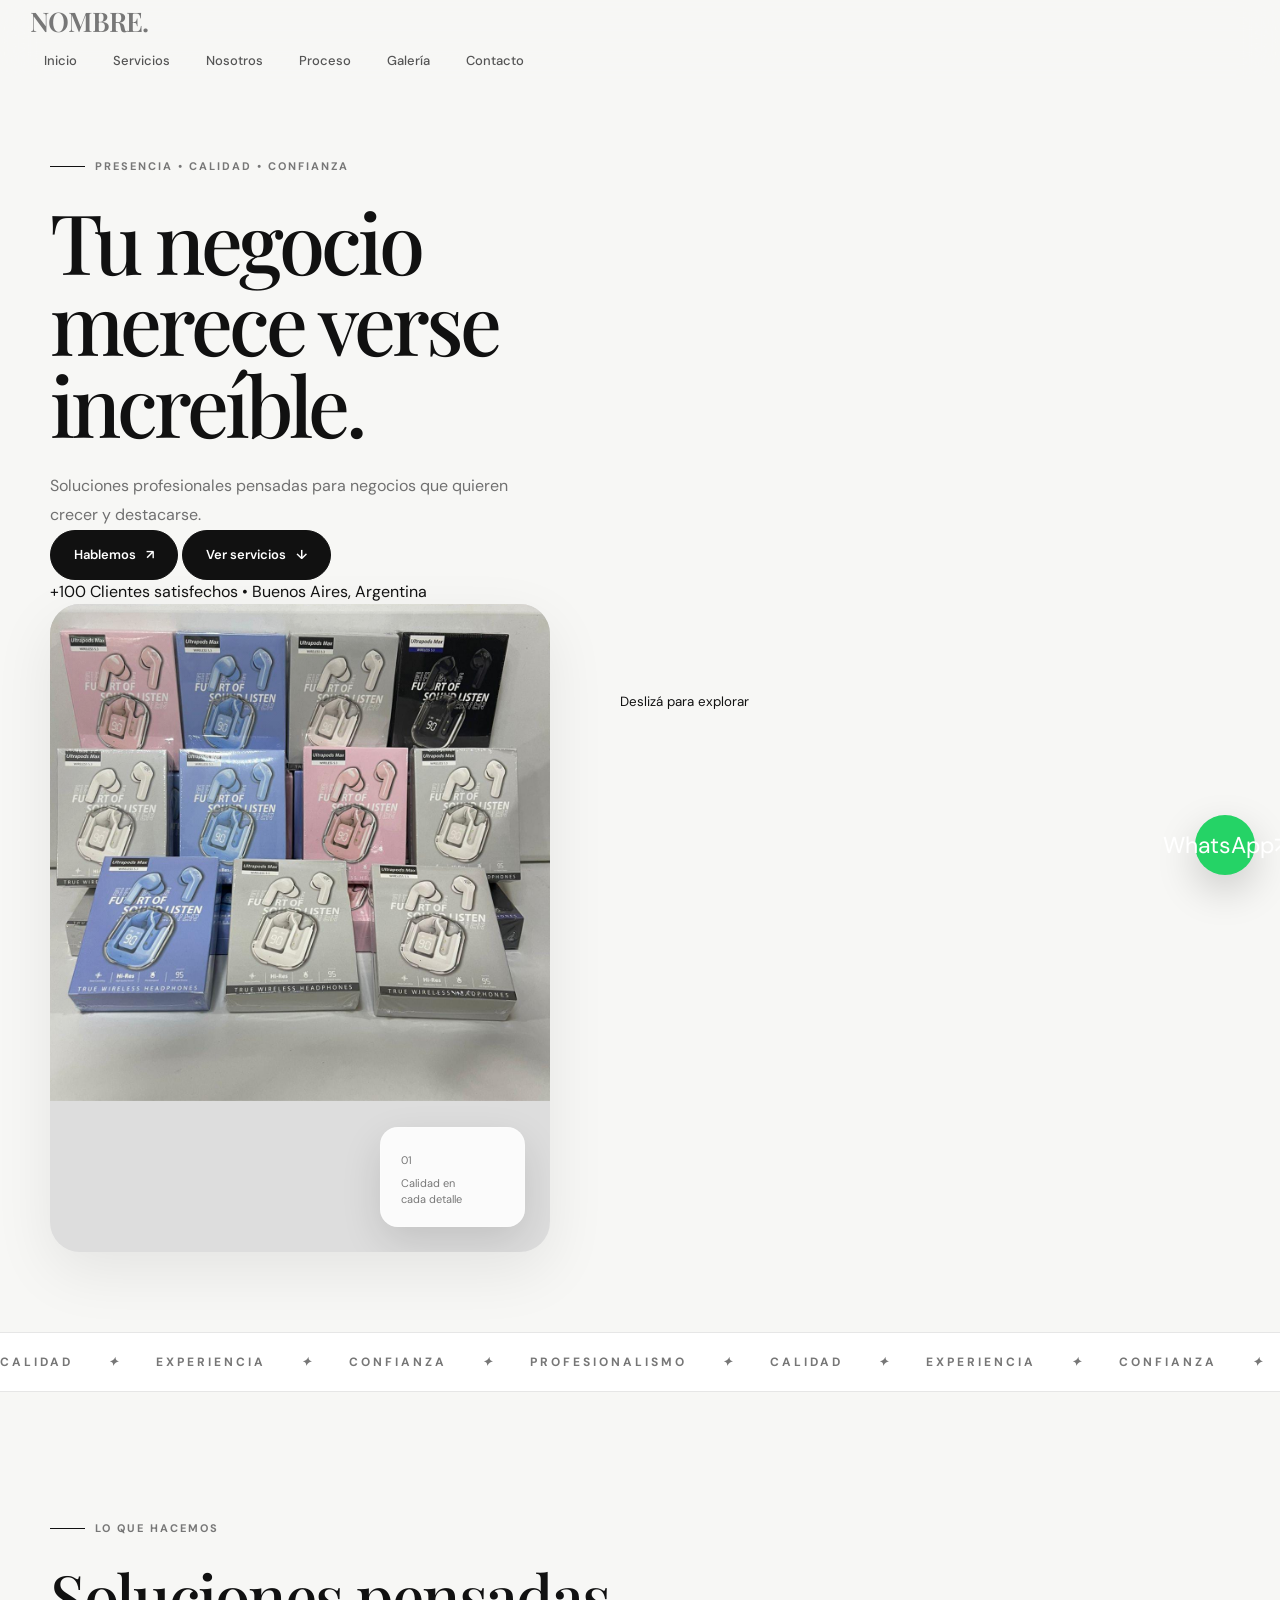
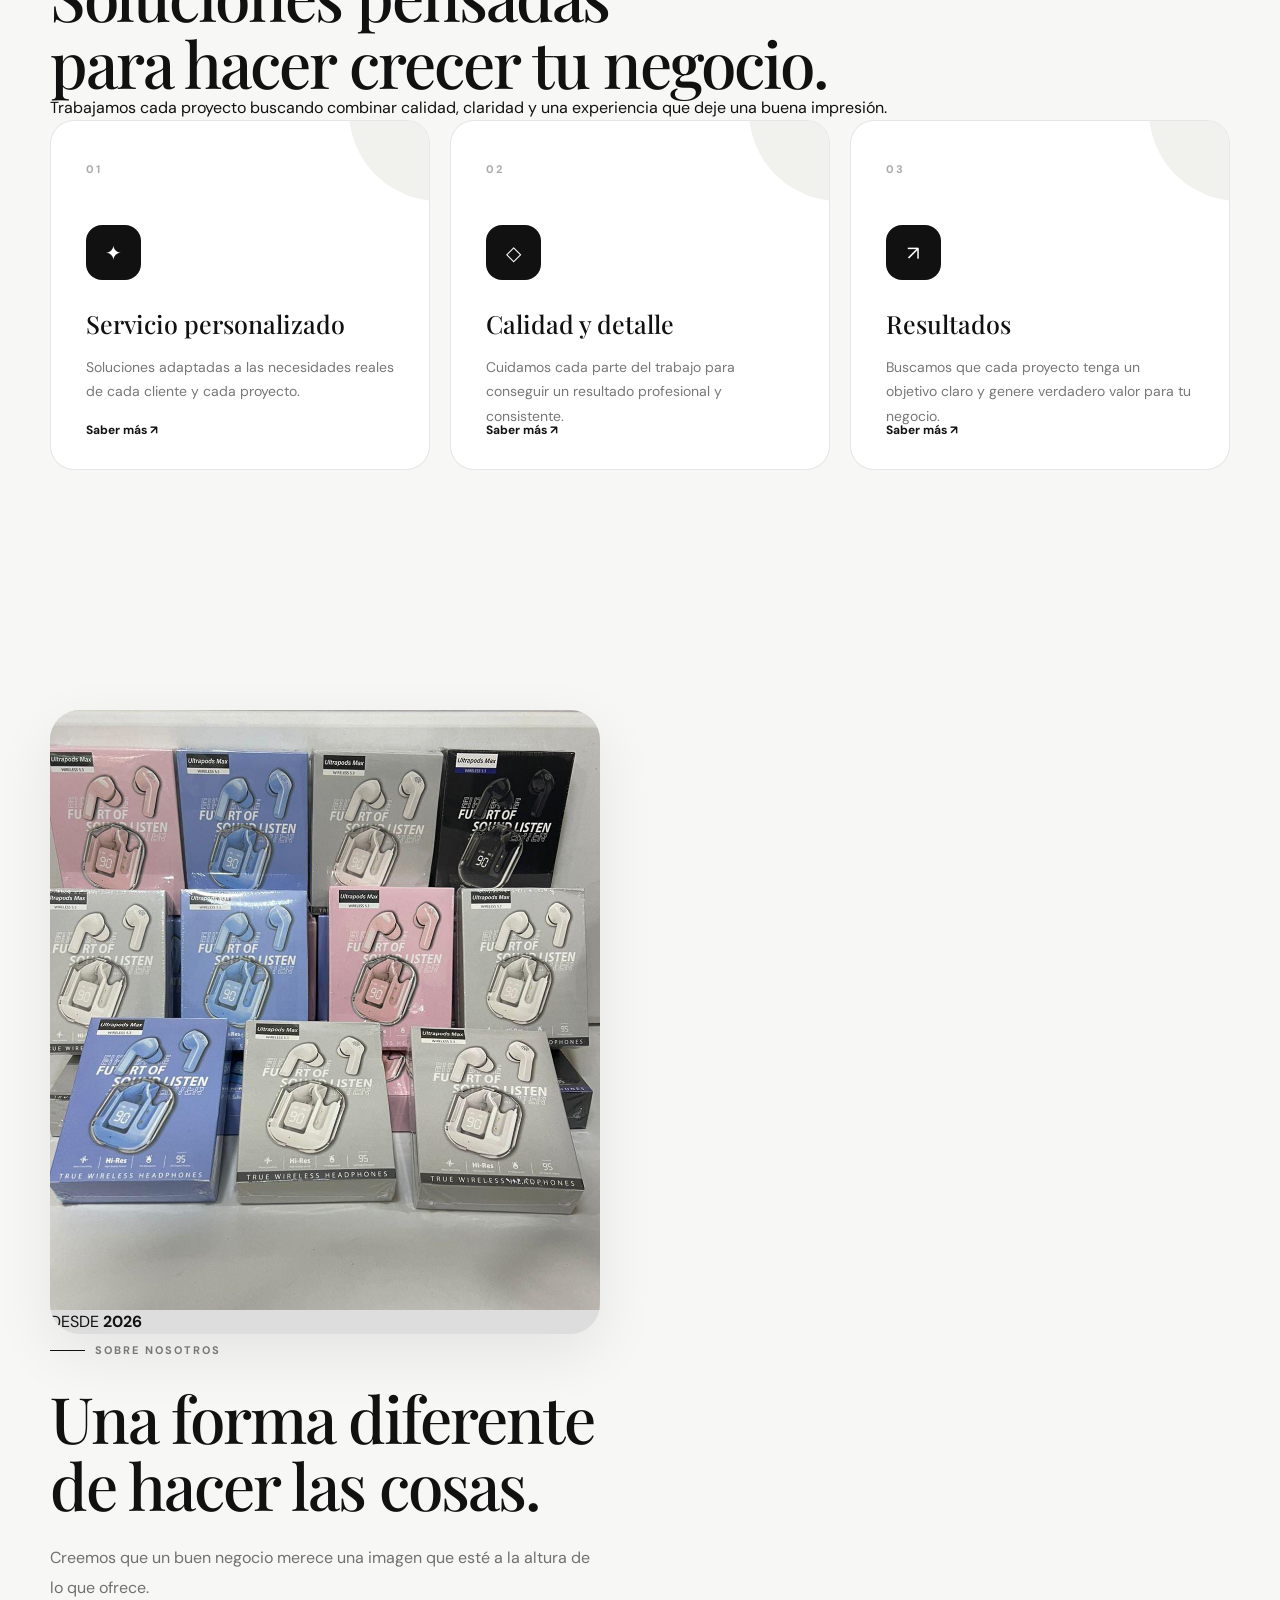
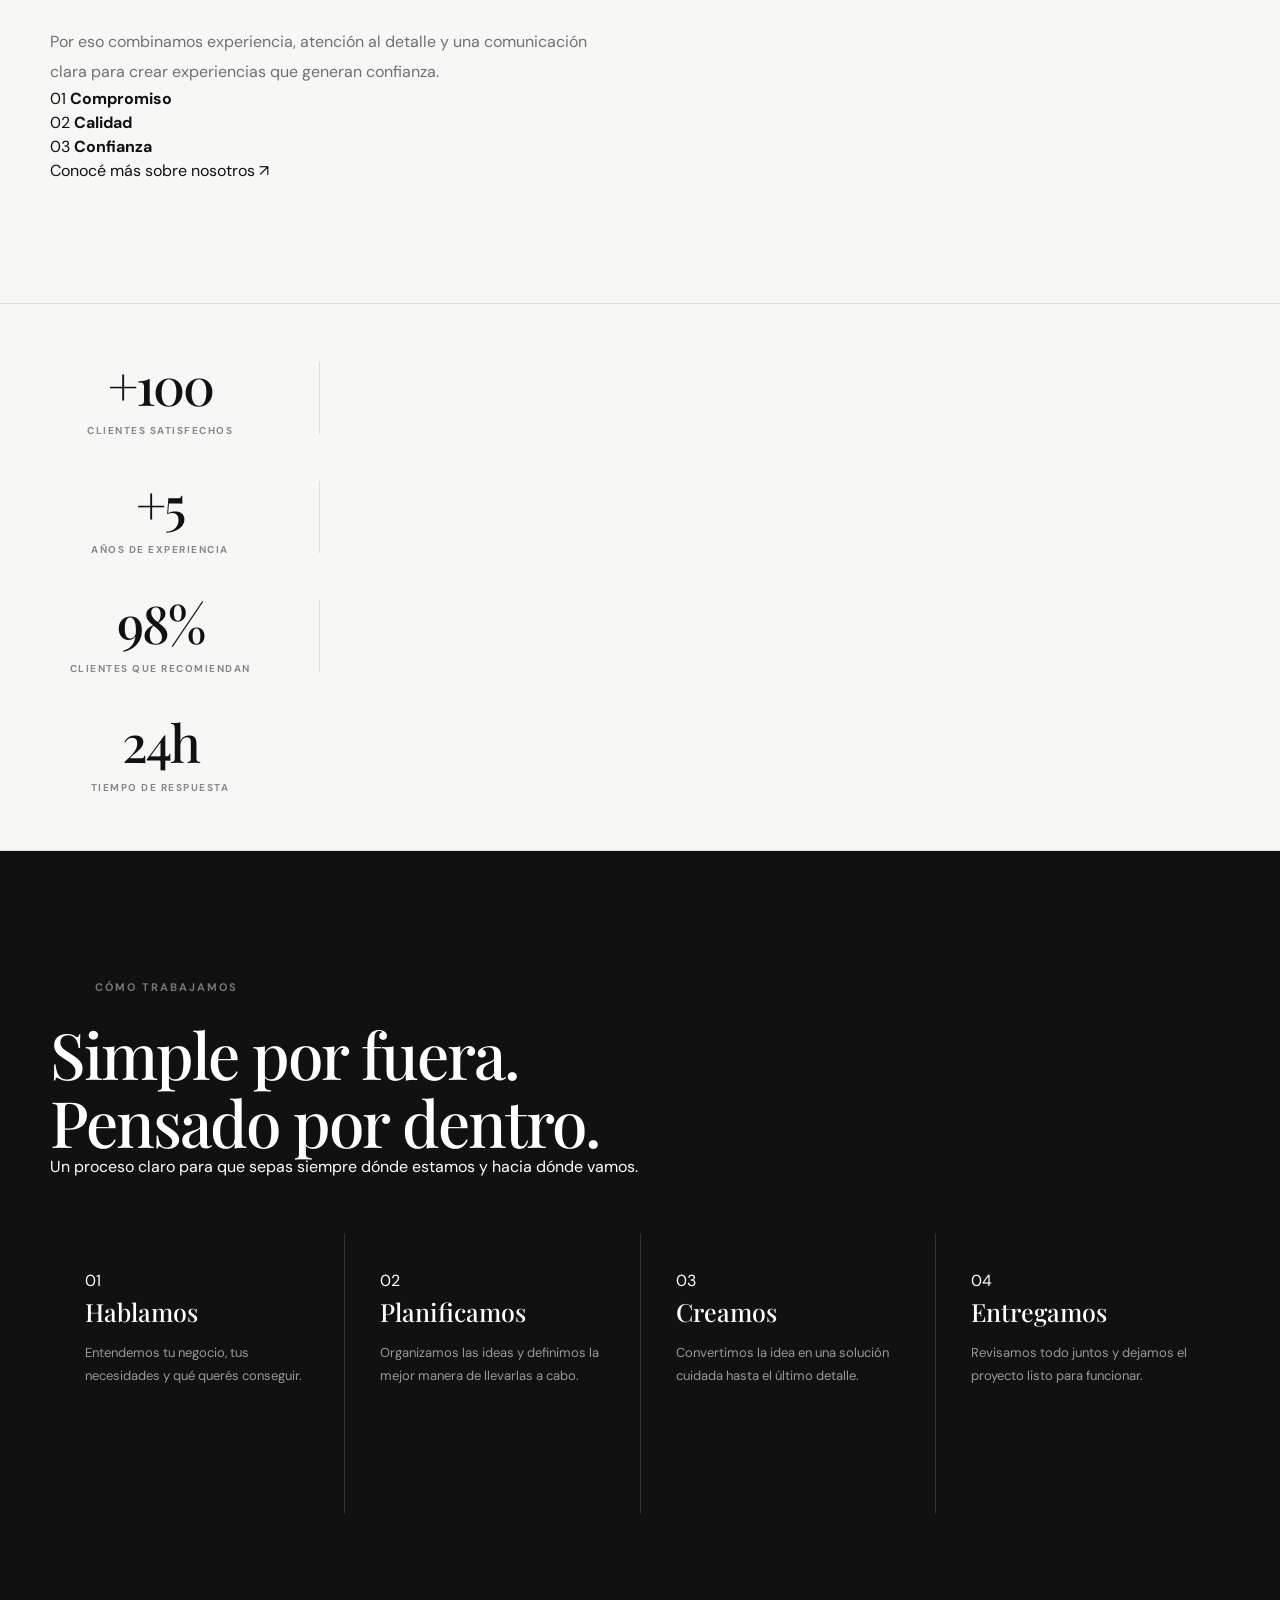
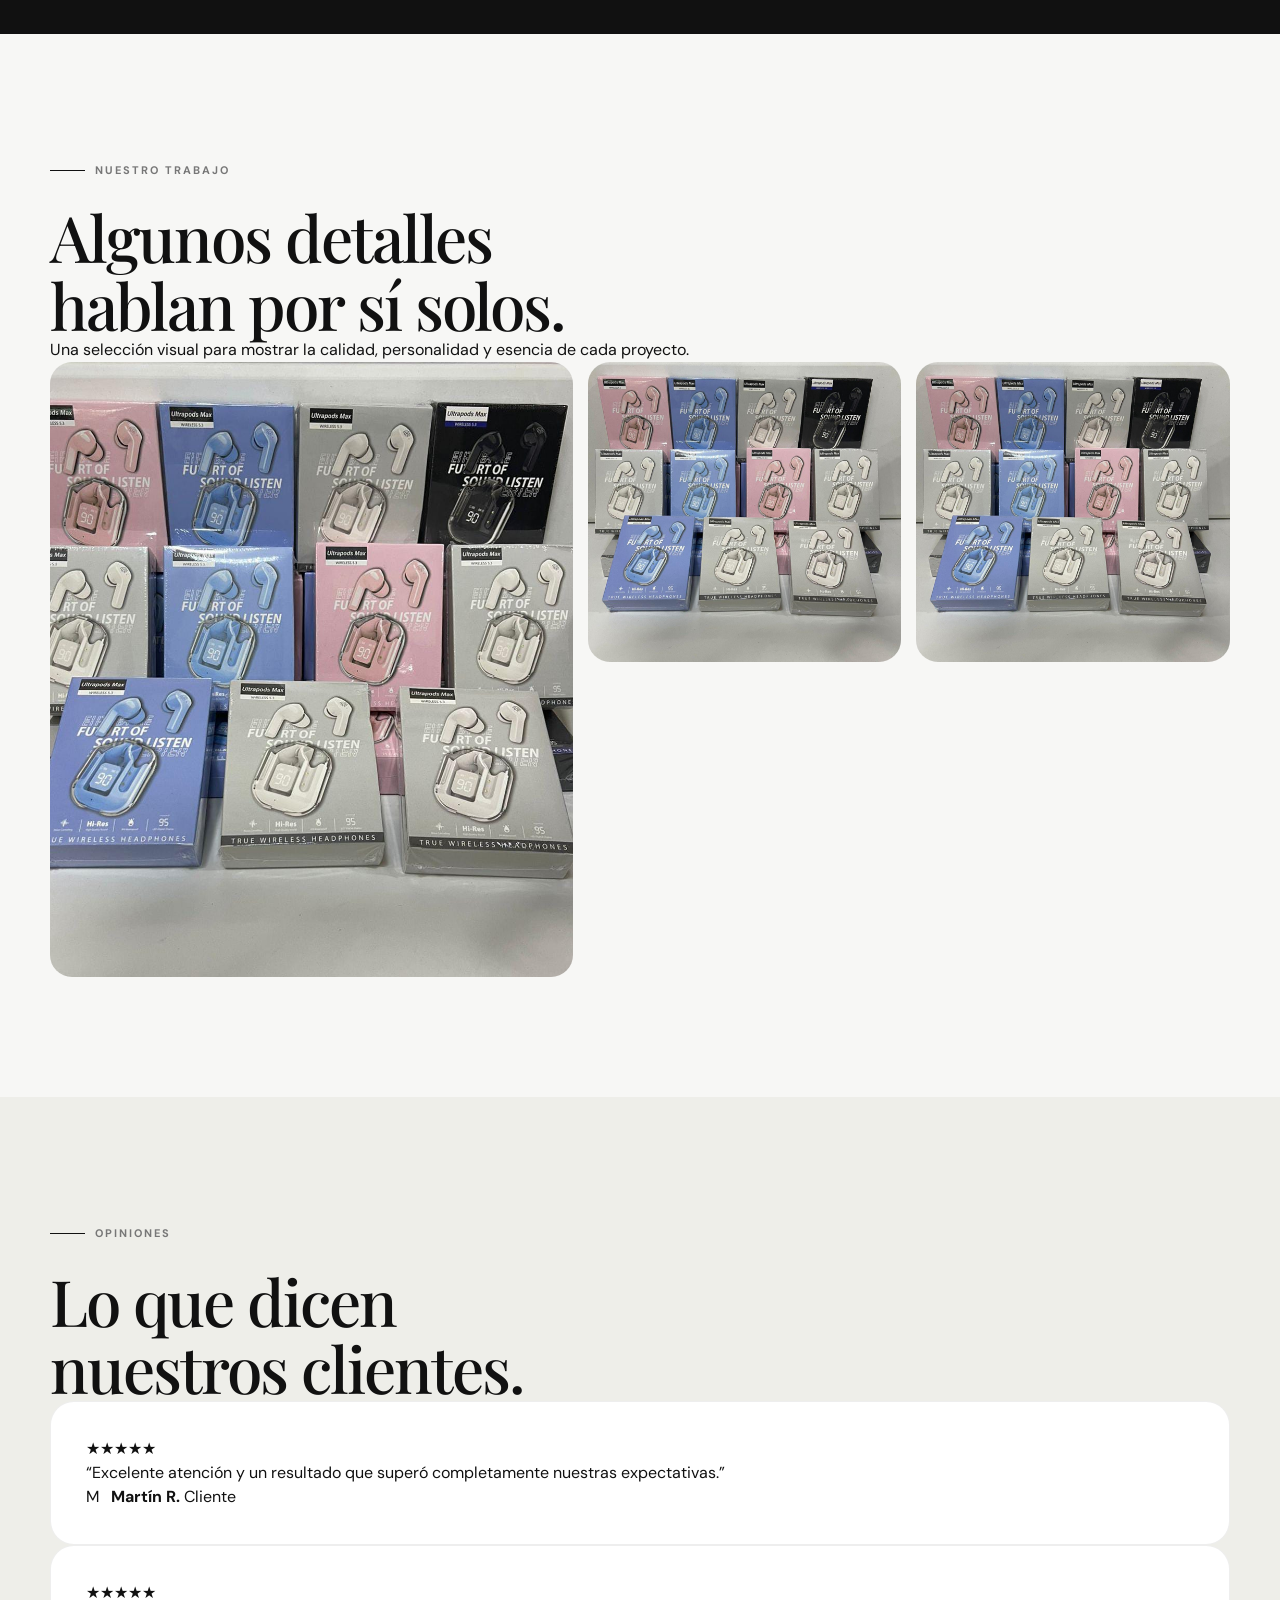
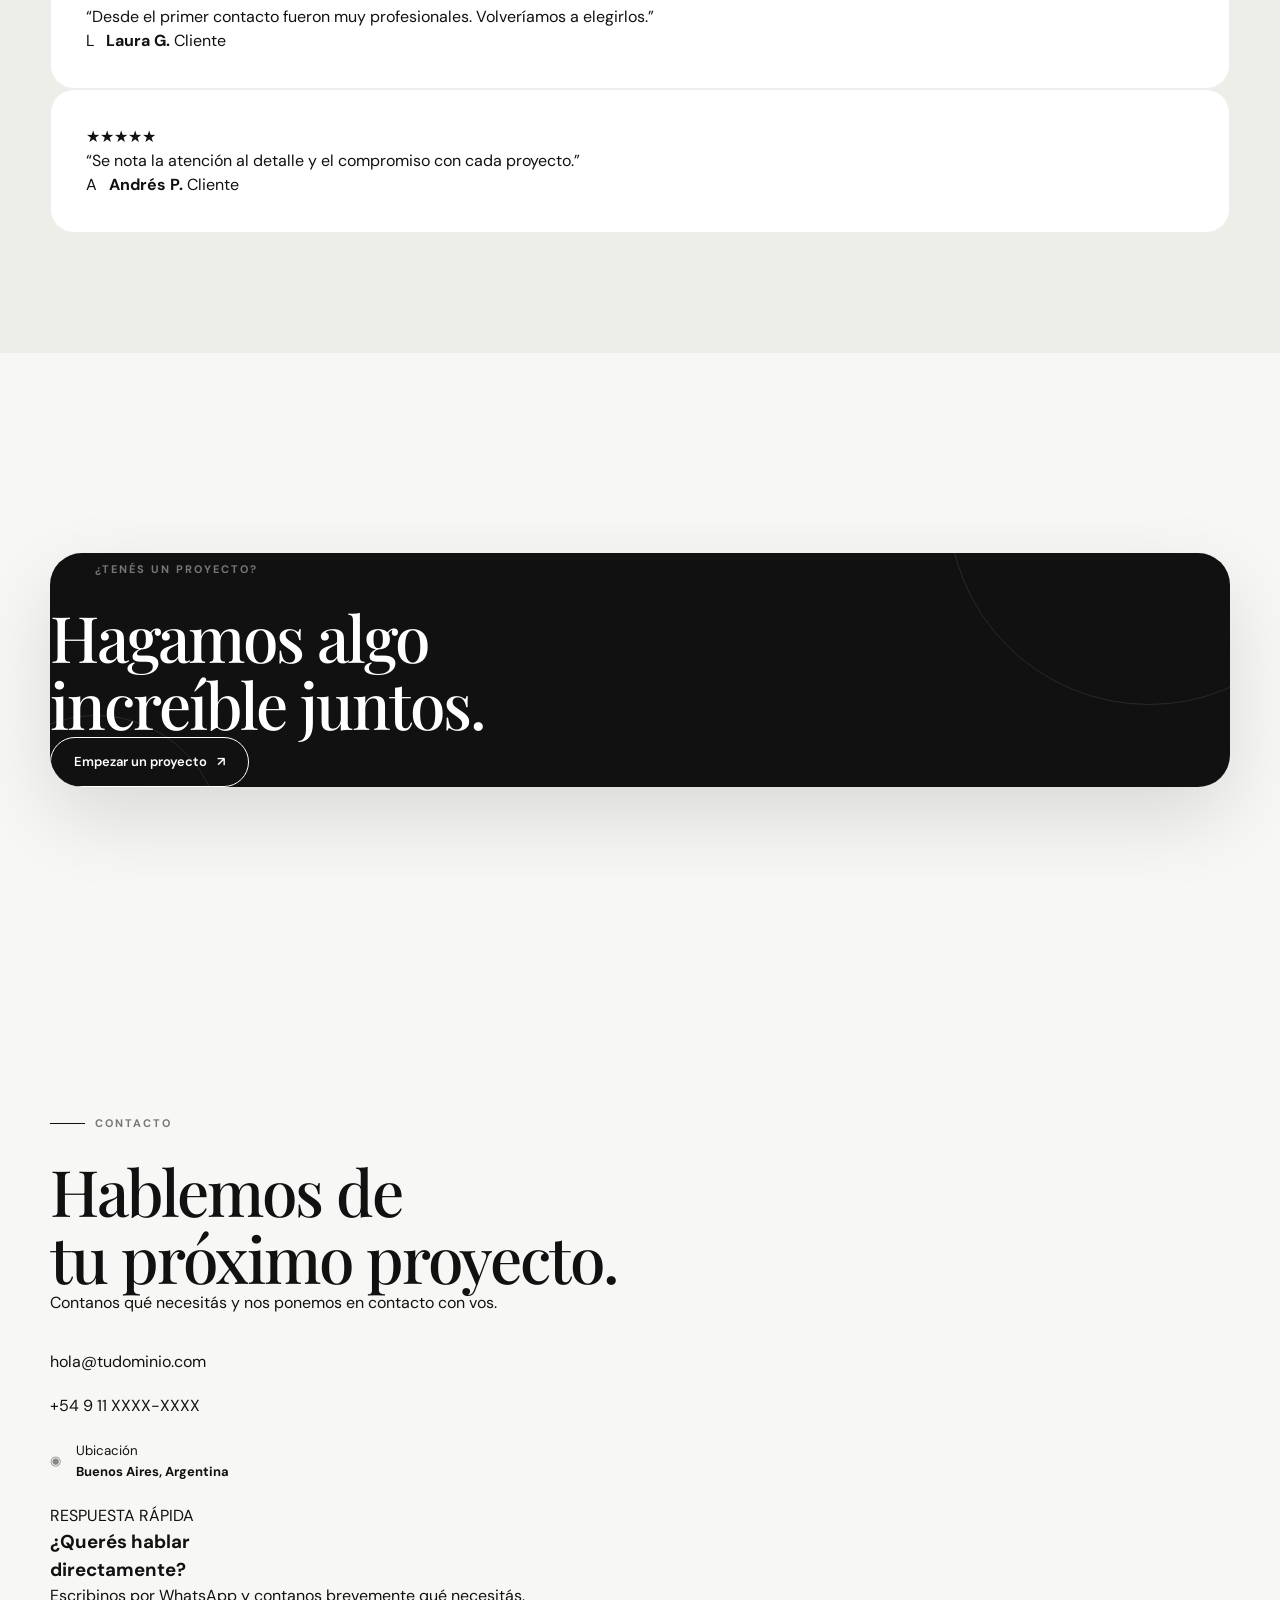
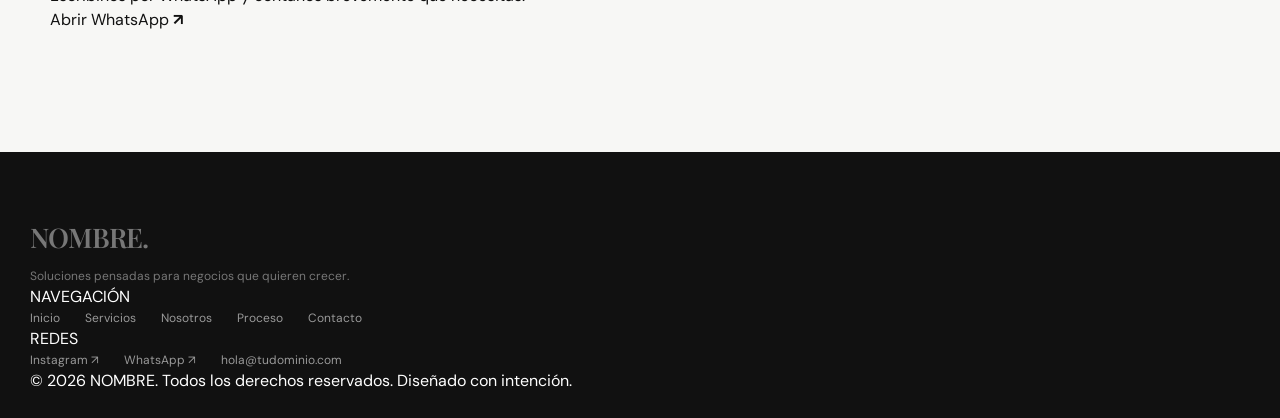
==== commit b6b360a3: "Add data attribute to hero image in index.html" ====
--- a/index.html
+++ b/index.html
@@ -160,6 +160,7 @@
 
                         <img
                             src="img/IMG-20260503-WA0083.jpg"
+                            data-imagen="principal"
                             alt="Imagen representativa del negocio"
                             loading="eager"
                         >
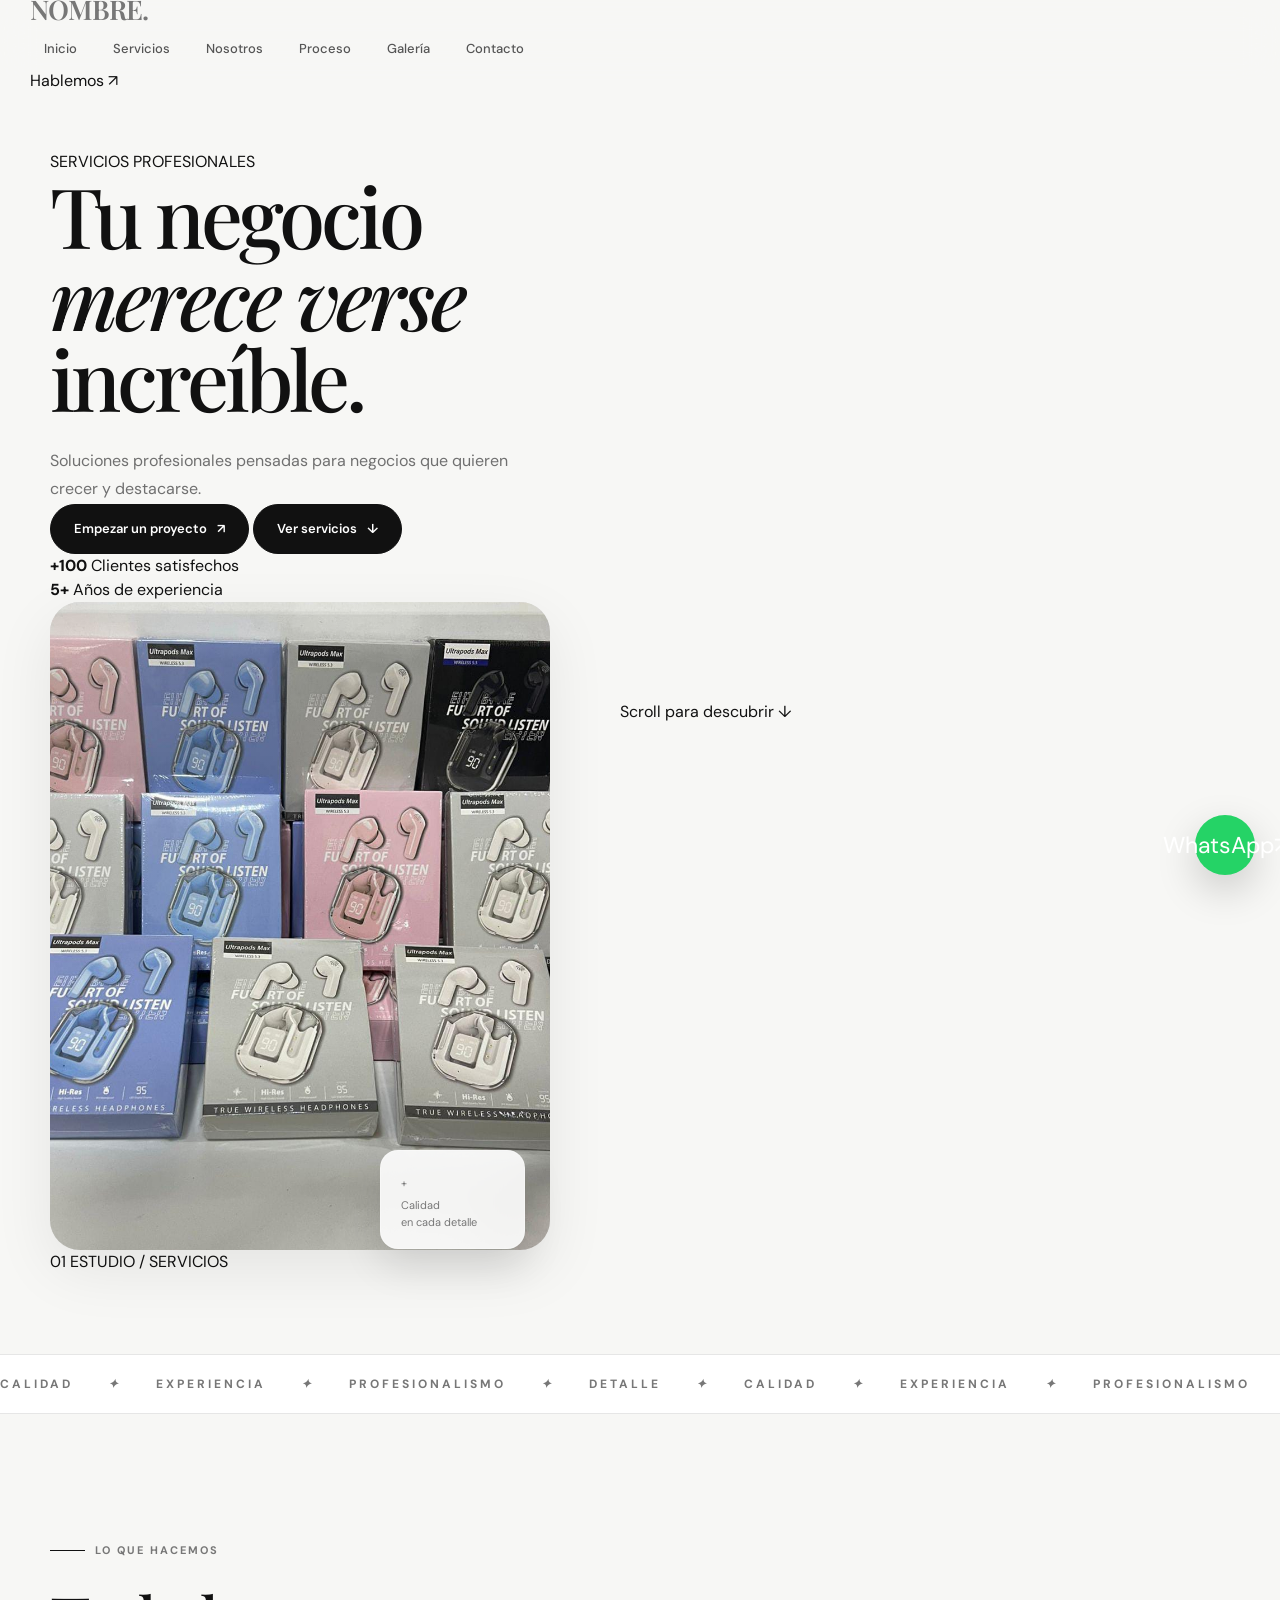
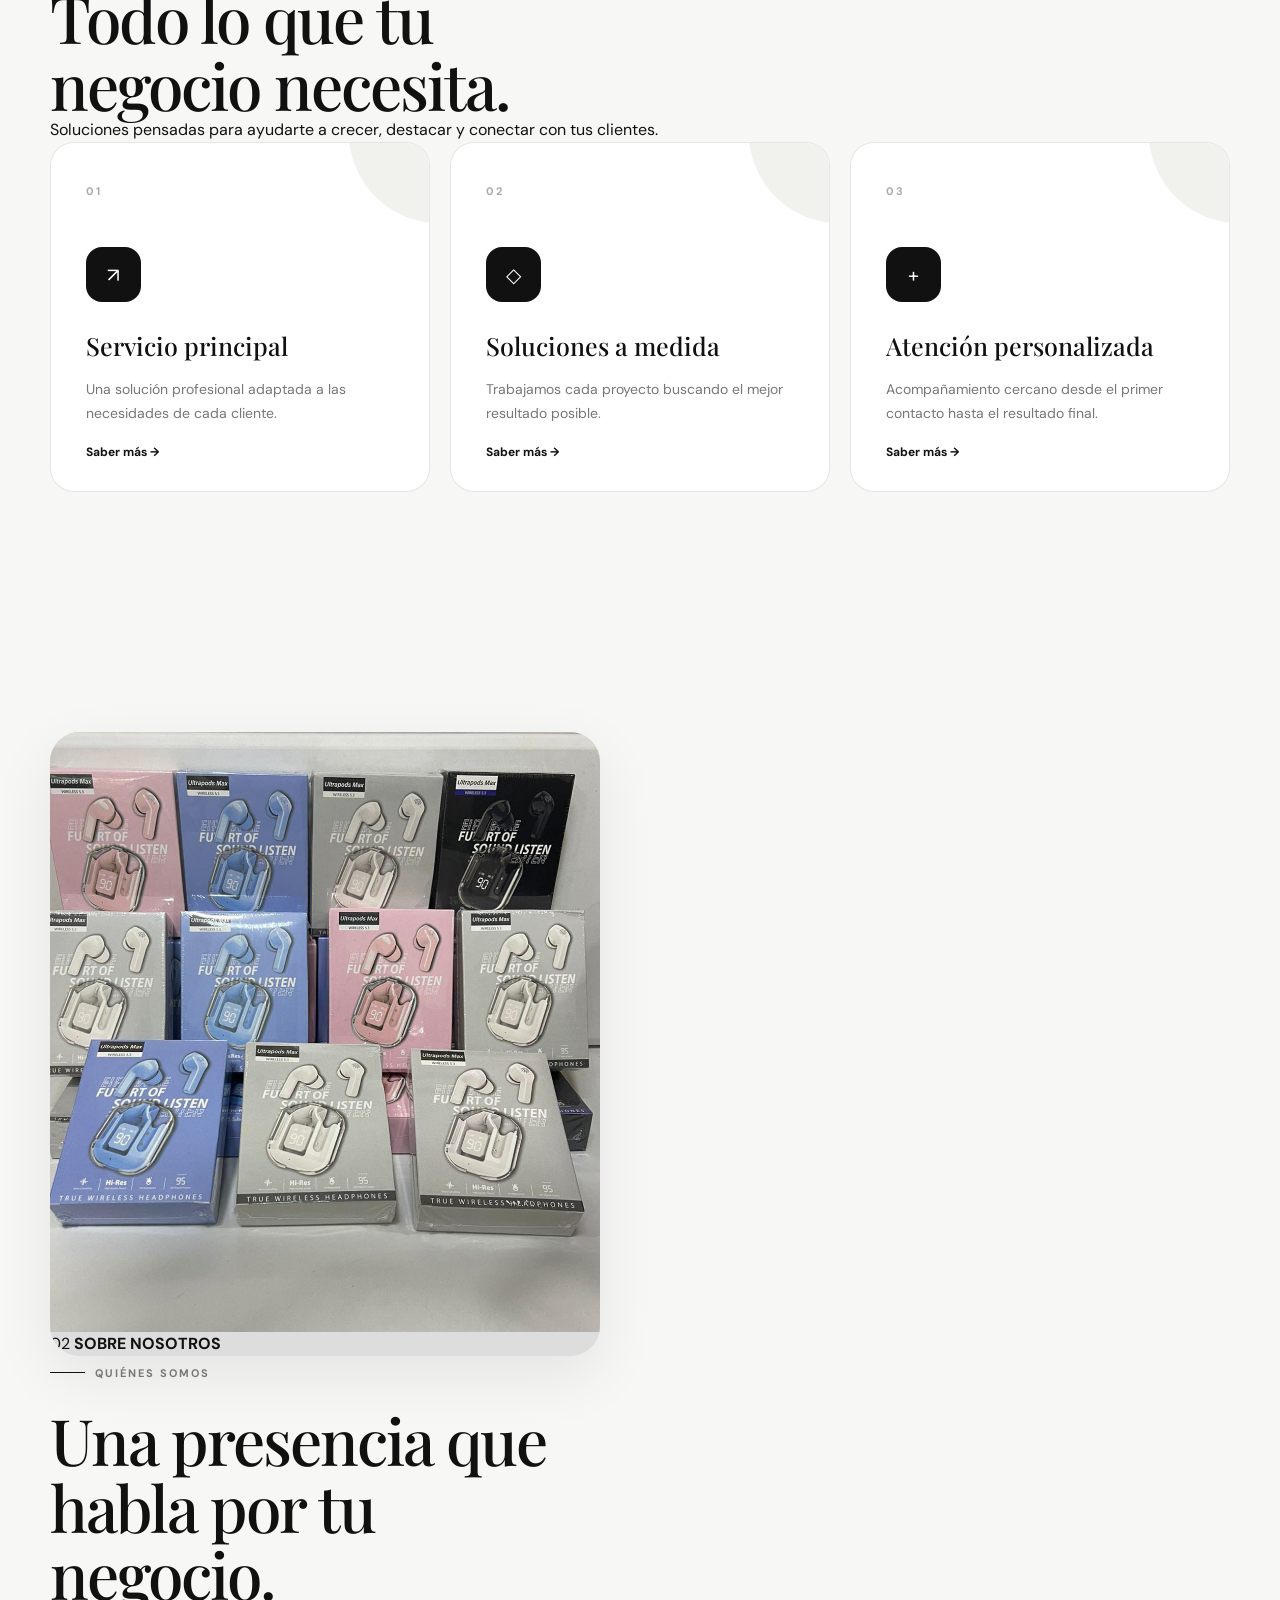
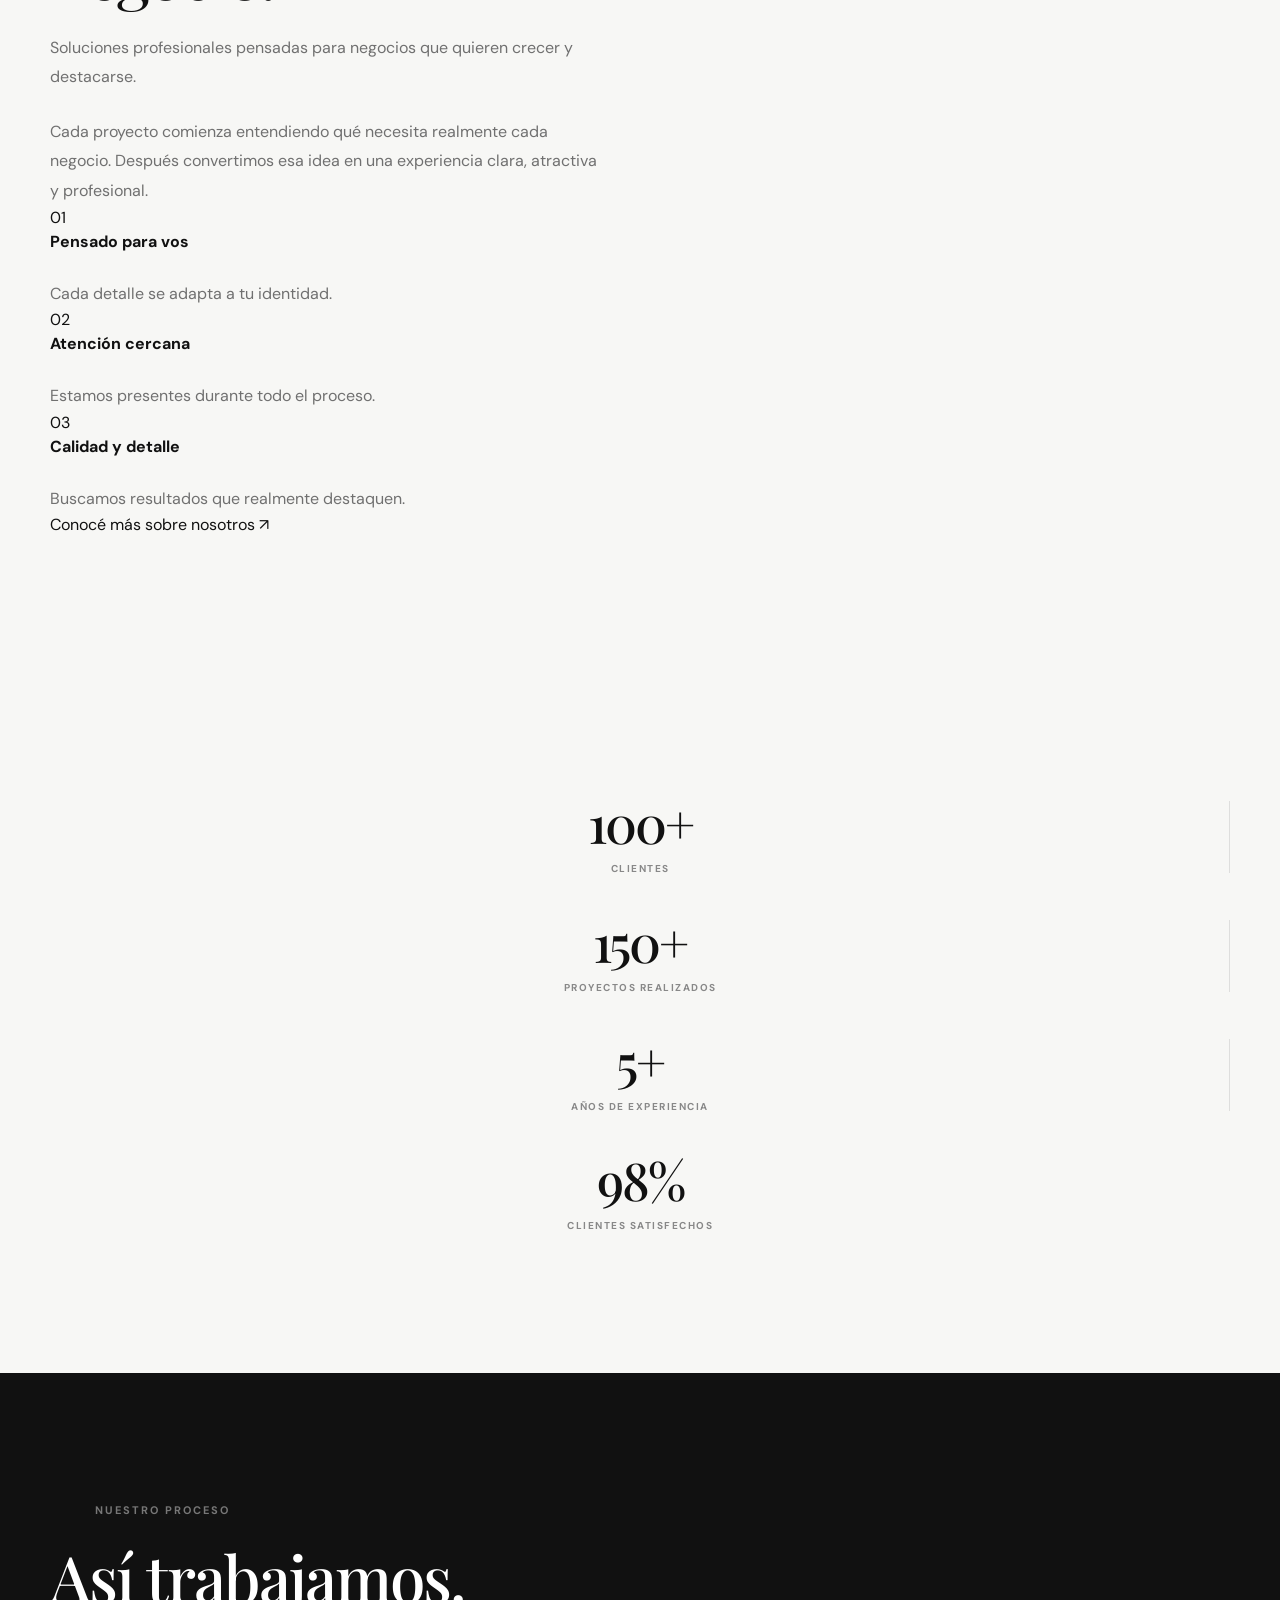
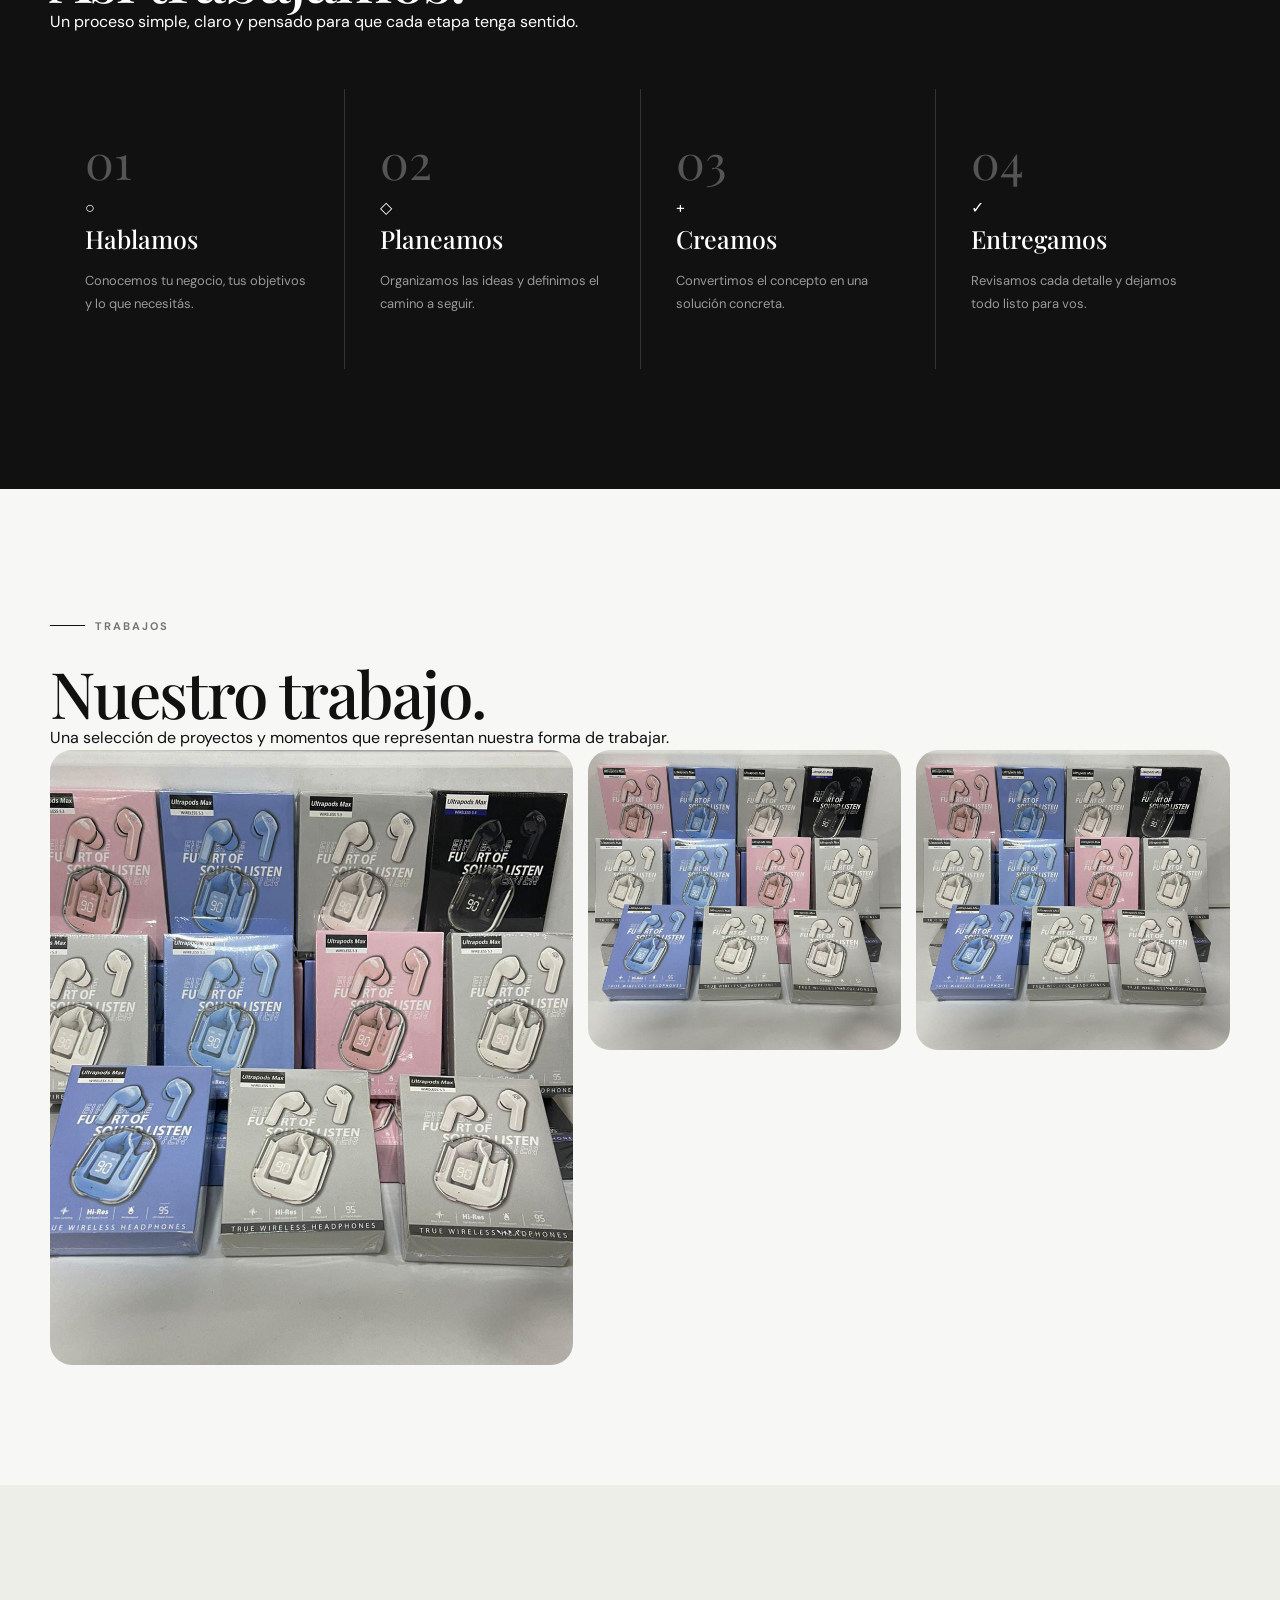
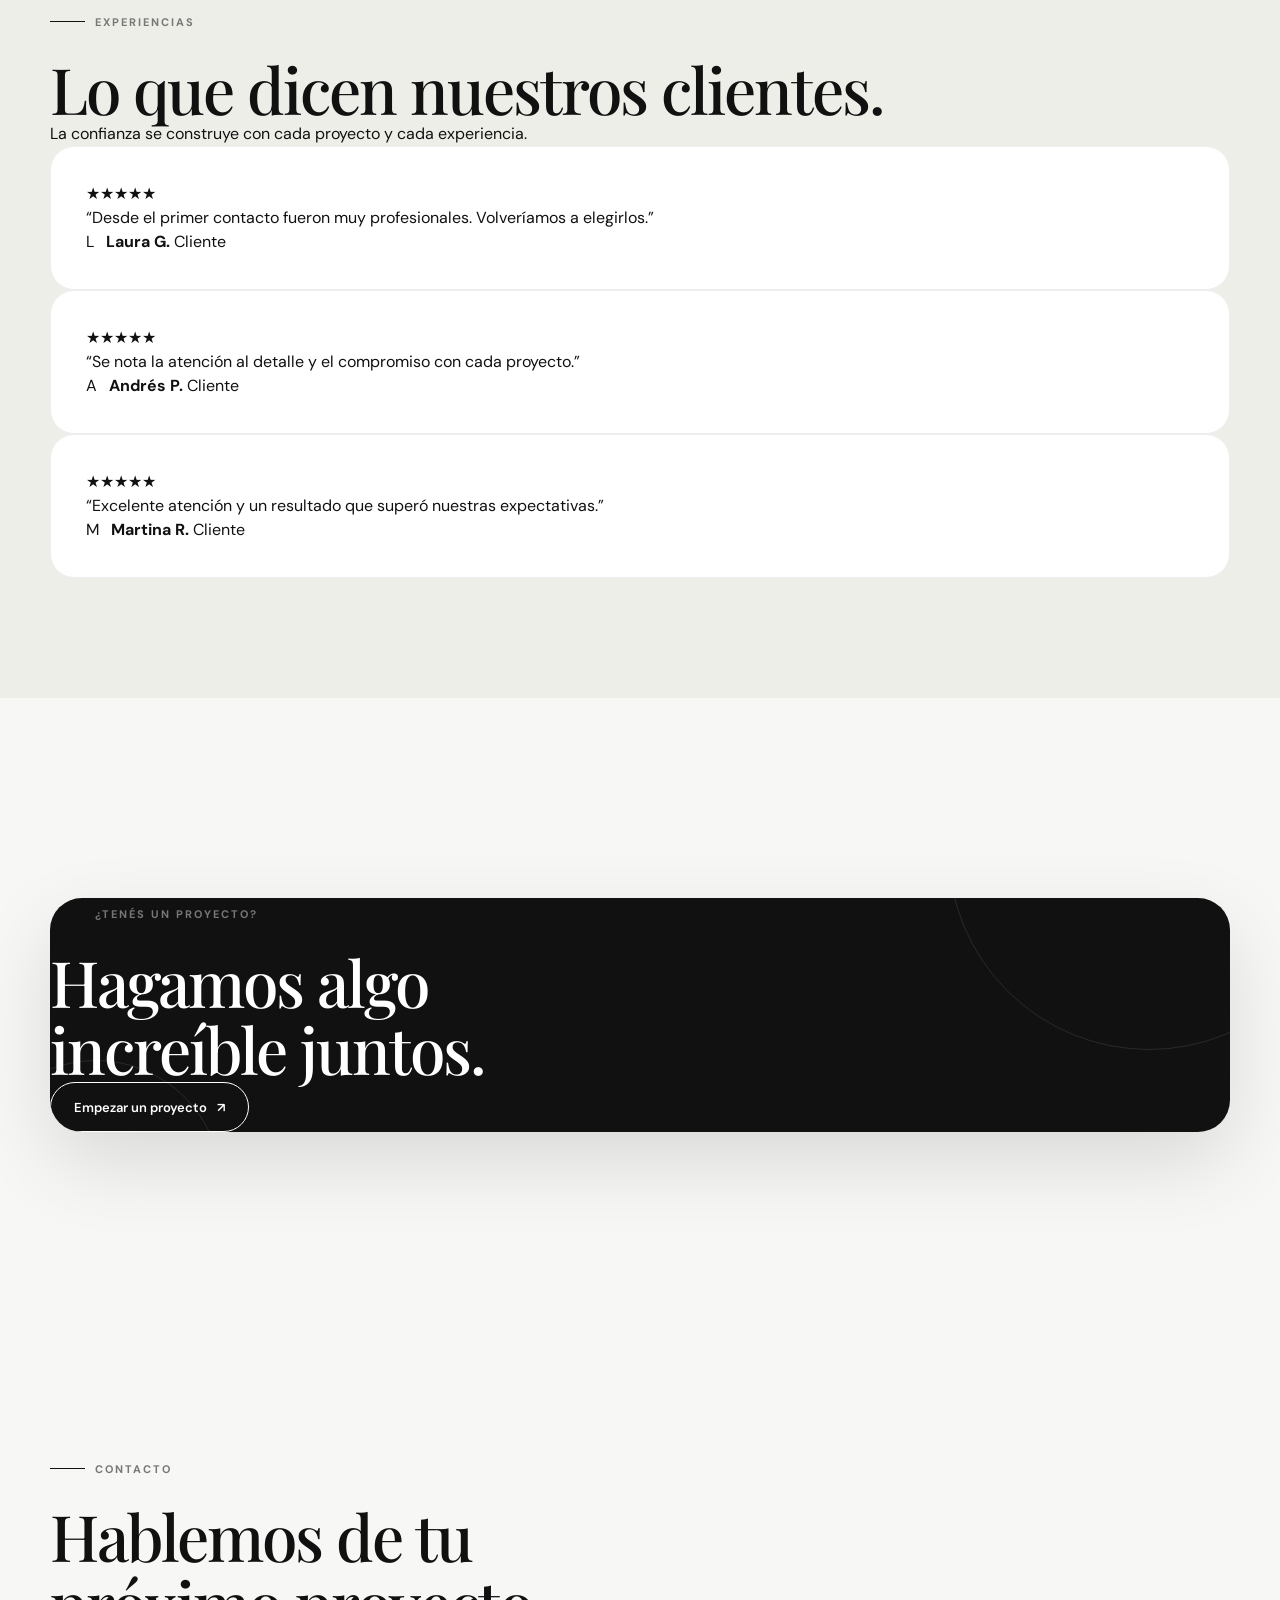
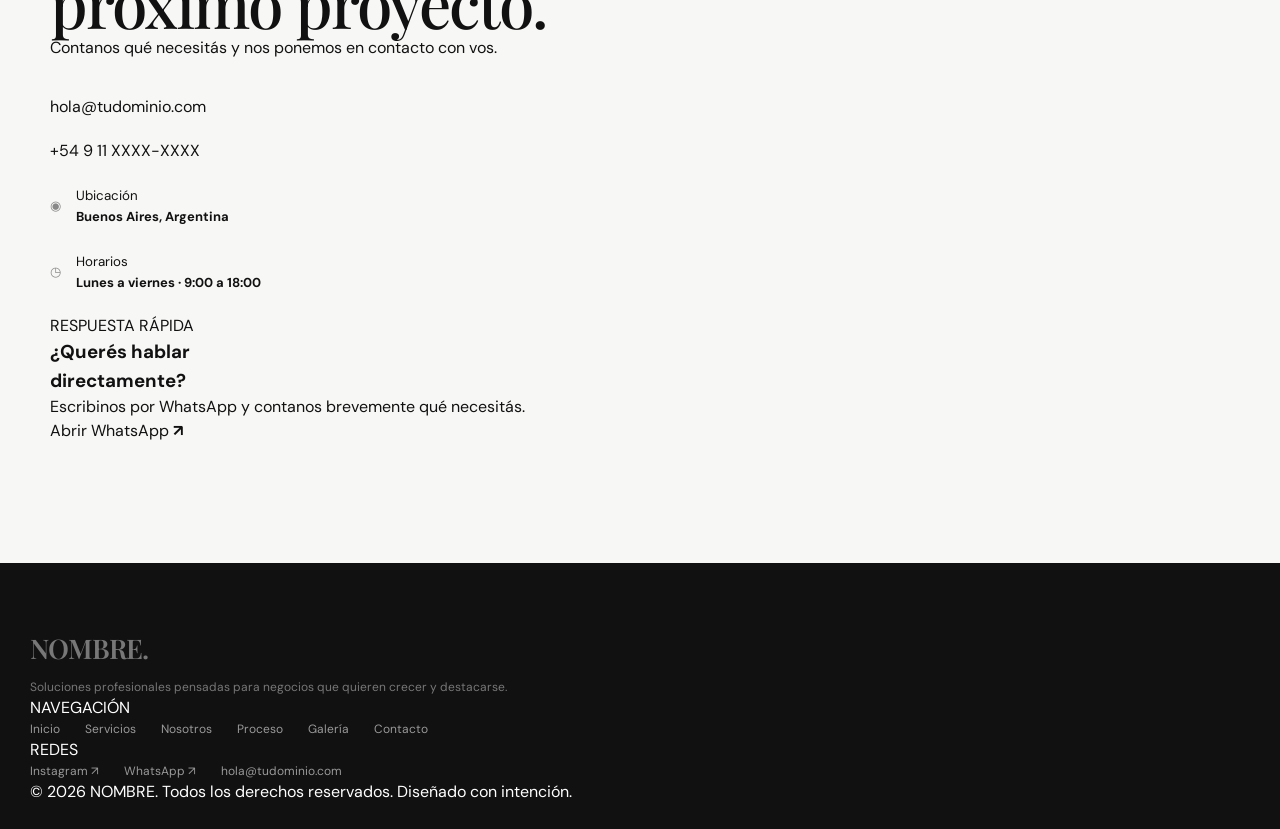
==== commit 098b66ae: "Update print statement from 'Hello' to 'Goodbye'" ====
--- a/index.html
+++ b/index.html
@@ -2,450 +2,273 @@
 <html lang="es">
 
 <head>
+
     <meta charset="UTF-8">
-    <meta name="viewport" content="width=device-width, initial-scale=1.0">
-
-    <title>NOMBRE. — Soluciones que hacen la diferencia</title>
+
+    <meta
+        name="viewport"
+        content="width=device-width, initial-scale=1.0"
+    >
+
+    <title>
+        NOMBRE. — Soluciones que hacen la diferencia
+    </title>
 
     <meta
         name="description"
-        content="Una presencia digital profesional para mostrar tu negocio, tus servicios y tus productos."
+        content="Tu negocio merece verse increíble."
     >
 
-    <meta name="theme-color" content="#111111">
-
-    <!-- Open Graph -->
-    <meta property="og:type" content="website">
-    <meta property="og:title" content="NOMBRE. — Soluciones que hacen la diferencia">
+    <meta
+        name="theme-color"
+        content="#111111"
+    >
+
+    <!-- OPEN GRAPH -->
+
+    <meta
+        property="og:type"
+        content="website"
+    >
+
+    <meta
+        property="og:title"
+        content="NOMBRE."
+    >
+
     <meta
         property="og:description"
-        content="Una presencia digital profesional para mostrar tu negocio, tus servicios y tus productos."
+        content="Tu negocio merece verse increíble."
     >
-    <meta property="og:image" content="img/IMG-20260503-WA0083.jpg">
-
-    <!-- Fuentes -->
-    <link rel="preconnect" href="https://fonts.googleapis.com">
-    <link rel="preconnect" href="https://fonts.gstatic.com" crossorigin>
+
+    <meta
+        property="og:image"
+        content="img/IMG-20260503-WA0083.jpg"
+    >
+
+
+    <!-- FUENTES -->
+
+    <link
+        rel="preconnect"
+        href="https://fonts.googleapis.com"
+    >
+
+    <link
+        rel="preconnect"
+        href="https://fonts.gstatic.com"
+        crossorigin
+    >
 
     <link
         href="https://fonts.googleapis.com/css2?family=DM+Sans:wght@400;500;600;700&family=Playfair+Display:wght@500;600;700&display=swap"
         rel="stylesheet"
     >
 
-    <!-- CSS -->
-    <link rel="stylesheet" href="estilo.css">
+
+    <!-- ESTILOS -->
+
+    <link
+        rel="stylesheet"
+        href="estilo.css"
+    >
+
 </head>
 
 
 <body>
 
-    <!-- =====================================================
-         BARRA DE PROGRESO
-    ====================================================== -->
-
-    <div class="scroll-progress"></div>
-
-
-    <!-- =====================================================
-         HEADER
-    ====================================================== -->
-
-    <header class="header">
-
-        <div class="header-inner">
-
-            <a href="#inicio" class="logo" aria-label="Inicio">
-
-                <span data-negocio>NOMBRE.</span>
-
+
+<!-- =====================================================
+     BARRA DE PROGRESO
+====================================================== -->
+
+<div
+    class="scroll-progress"
+    aria-hidden="true"
+></div>
+
+
+
+<!-- =====================================================
+     HEADER
+====================================================== -->
+
+<header class="header">
+
+    <div class="container header-inner">
+
+
+        <a
+            href="#inicio"
+            class="logo"
+            aria-label="Inicio"
+        >
+
+            <span data-negocio>
+                NOMBRE.
+            </span>
+
+        </a>
+
+
+        <nav
+            class="nav"
+            aria-label="Navegación principal"
+        >
+
+            <a href="#inicio">
+                Inicio
             </a>
 
-
-            <button
-                class="menu-btn"
-                type="button"
-                aria-label="Abrir menú"
-                aria-expanded="false"
+            <a href="#servicios">
+                Servicios
+            </a>
+
+            <a href="#nosotros">
+                Nosotros
+            </a>
+
+            <a href="#proceso">
+                Proceso
+            </a>
+
+            <a href="#galeria">
+                Galería
+            </a>
+
+            <a href="#contacto">
+                Contacto
+            </a>
+
+        </nav>
+
+
+        <a
+            href="#contacto"
+            class="header-cta"
+        >
+            Hablemos
+            <span>↗</span>
+        </a>
+
+
+        <button
+            class="menu-btn"
+            type="button"
+            aria-label="Abrir menú"
+            aria-expanded="false"
+        >
+
+            <span></span>
+            <span></span>
+
+        </button>
+
+    </div>
+
+</header>
+
+
+
+<!-- =====================================================
+     CONTENIDO PRINCIPAL
+====================================================== -->
+
+<main>
+
+
+<!-- =====================================================
+     HERO
+====================================================== -->
+
+<section
+    class="hero"
+    id="inicio"
+>
+
+    <div class="container hero-grid">
+
+
+        <div class="hero-content reveal">
+
+
+            <div class="hero-kicker">
+
+                <span class="hero-kicker-dot"></span>
+
+                <span data-categoria>
+                    SERVICIOS PROFESIONALES
+                </span>
+
+            </div>
+
+
+            <h1>
+
+                <span>
+                    Tu negocio
+                </span>
+
+                <em>
+                    merece verse
+                </em>
+
+                <span>
+                    increíble.
+                </span>
+
+            </h1>
+
+
+            <p
+                class="hero-description"
+                data-descripcion
             >
-                <span></span>
-                <span></span>
-            </button>
-
-
-            <nav class="nav" aria-label="Navegación principal">
-
-                <a href="#inicio">Inicio</a>
-
-                <a href="#servicios">Servicios</a>
-
-                <a href="#nosotros">Nosotros</a>
-
-                <a href="#proceso">Proceso</a>
-
-                <a href="#galeria">Galería</a>
-
-                <a href="#contacto">Contacto</a>
-
-            </nav>
-
-        </div>
-
-    </header>
-
-
-    <main>
-
-
-        <!-- =================================================
-             HERO
-        ================================================== -->
-
-        <section class="hero" id="inicio">
-
-            <div class="container hero-grid">
-
-
-                <div class="hero-content reveal">
-
-                    <span class="eyebrow">
-                        PRESENCIA • CALIDAD • CONFIANZA
-                    </span>
-
-
-                    <h1>
-                        Tu negocio
-                        <span>merece verse increíble.</span>
-                    </h1>
-
-
-                    <p class="hero-description" data-descripcion>
-                        Una presencia digital profesional para mostrar tu negocio,
-                        tus servicios y todo lo que tenés para ofrecer.
-                    </p>
-
-
-                    <div class="hero-actions">
-
-                        <a href="#contacto" class="btn btn-dark">
-                            Hablemos
-                            <span>↗</span>
-                        </a>
-
-                        <a href="#servicios" class="btn btn-link">
-                            Ver servicios
-                            <span>↓</span>
-                        </a>
-
-                    </div>
-
-
-                    <div class="hero-meta">
-
-                        <span>+100 Clientes satisfechos</span>
-
-                        <span>•</span>
-
-                        <span data-ciudad>
-                            Buenos Aires, Argentina
-                        </span>
-
-                    </div>
-
-                </div>
-
-
-                <div class="hero-image reveal">
-
-                    <div class="hero-image-wrapper">
-
-                        <img
-                            src="img/IMG-20260503-WA0083.jpg"
-                            data-imagen="principal"
-                            alt="Imagen representativa del negocio"
-                            loading="eager"
-                        >
-
-                        <div class="hero-badge">
-
-                            <span class="hero-badge-number">
-                                01
-                            </span>
-
-                            <span>
-                                Calidad en<br>
-                                cada detalle
-                            </span>
-
-                        </div>
-
-                    </div>
-
-                </div>
-
-            </div>
-
-
-            <div class="hero-scroll">
-
-                <span></span>
-
-                <small>
-                    Deslizá para explorar
-                </small>
-
-            </div>
-
-        </section>
-
-
-        <!-- =================================================
-             MARQUEE
-        ================================================== -->
-
-        <div class="marquee">
-
-            <div class="marquee-track">
-
-                <span>CALIDAD</span>
-                <i>✦</i>
-
-                <span>EXPERIENCIA</span>
-                <i>✦</i>
-
-                <span>CONFIANZA</span>
-                <i>✦</i>
-
-                <span>PROFESIONALISMO</span>
-                <i>✦</i>
-
-                <span>CALIDAD</span>
-                <i>✦</i>
-
-                <span>EXPERIENCIA</span>
-                <i>✦</i>
-
-                <span>CONFIANZA</span>
-                <i>✦</i>
-
-                <span>PROFESIONALISMO</span>
-                <i>✦</i>
-
-            </div>
-
-        </div>
-
-
-        <!-- =================================================
-             SERVICIOS
-        ================================================== -->
-
-        <section class="section services" id="servicios">
-
-            <div class="container">
-
-
-                <div class="section-heading reveal">
-
-                    <div>
-
-                        <span class="eyebrow">
-                            LO QUE HACEMOS
-                        </span>
-
-                        <h2>
-                            Soluciones pensadas<br>
-                            para hacer crecer tu negocio.
-                        </h2>
-
-                    </div>
-
-                    <p>
-                        Trabajamos cada proyecto buscando combinar
-                        calidad, claridad y una experiencia que deje
-                        una buena impresión.
-                    </p>
-
-                </div>
-
-
-                <div class="services-grid">
-
-
-                    <article class="service-card reveal">
-
-                        <span class="service-number">
-                            01
-                        </span>
-
-                        <div class="service-icon">
-                            ✦
-                        </div>
-
-                        <h3>
-                            Servicio personalizado
-                        </h3>
-
-                        <p>
-                            Soluciones adaptadas a las necesidades
-                            reales de cada cliente y cada proyecto.
-                        </p>
-
-                        <a href="#contacto">
-                            Saber más <span>↗</span>
-                        </a>
-
-                    </article>
-
-
-                    <article class="service-card reveal">
-
-                        <span class="service-number">
-                            02
-                        </span>
-
-                        <div class="service-icon">
-                            ◇
-                        </div>
-
-                        <h3>
-                            Calidad y detalle
-                        </h3>
-
-                        <p>
-                            Cuidamos cada parte del trabajo para
-                            conseguir un resultado profesional y consistente.
-                        </p>
-
-                        <a href="#contacto">
-                            Saber más <span>↗</span>
-                        </a>
-
-                    </article>
-
-
-                    <article class="service-card reveal">
-
-                        <span class="service-number">
-                            03
-                        </span>
-
-                        <div class="service-icon">
-                            ↗
-                        </div>
-
-                        <h3>
-                            Resultados
-                        </h3>
-
-                        <p>
-                            Buscamos que cada proyecto tenga un objetivo
-                            claro y genere verdadero valor para tu negocio.
-                        </p>
-
-                        <a href="#contacto">
-                            Saber más <span>↗</span>
-                        </a>
-
-                    </article>
-
-
-                </div>
-
-            </div>
-
-        </section>
-
-
-        <!-- =================================================
-             NOSOTROS / DESTACADO
-        ================================================== -->
-
-        <section class="section featured" id="nosotros">
-
-            <div class="container featured-grid">
-
-
-                <div class="featured-image reveal">
-
-                    <img
-                        src="img/IMG-20260503-WA0083.jpg"
-                        alt="Trabajo y experiencia del negocio"
-                        loading="lazy"
-                    >
-
-                    <div class="featured-label">
-                        <span>DESDE</span>
-                        <strong>2026</strong>
-                    </div>
-
-                </div>
-
-
-                <div class="featured-content reveal">
-
-                    <span class="eyebrow">
-                        SOBRE NOSOTROS
-                    </span>
-
-                    <h2>
-                        Una forma diferente
-                        de hacer las cosas.
-                    </h2>
-
-                    <p>
-                        Creemos que un buen negocio merece una imagen
-                        que esté a la altura de lo que ofrece.
-                    </p>
-
-                    <p>
-                        Por eso combinamos experiencia, atención al
-                        detalle y una comunicación clara para crear
-                        experiencias que generan confianza.
-                    </p>
-
-
-                    <div class="featured-points">
-
-                        <div>
-                            <span>01</span>
-                            <strong>Compromiso</strong>
-                        </div>
-
-                        <div>
-                            <span>02</span>
-                            <strong>Calidad</strong>
-                        </div>
-
-                        <div>
-                            <span>03</span>
-                            <strong>Confianza</strong>
-                        </div>
-
-                    </div>
-
-
-                    <a href="#contacto" class="text-link">
-                        Conocé más sobre nosotros
-                        <span>↗</span>
-                    </a>
-
-                </div>
-
-            </div>
-
-        </section>
-
-
-        <!-- =================================================
-             ESTADÍSTICAS
-        ================================================== -->
-
-        <section class="stats">
-
-            <div class="container stats-grid">
-
-
-                <div class="stat reveal">
+                Soluciones profesionales pensadas
+                para negocios que quieren crecer
+                y destacarse.
+            </p>
+
+
+            <div class="hero-actions">
+
+
+                <a
+                    href="#contacto"
+                    class="btn btn-dark"
+                >
+
+                    Empezar un proyecto
+
+                    <span>
+                        ↗
+                    </span>
+
+                </a>
+
+
+                <a
+                    href="#servicios"
+                    class="btn btn-outline"
+                >
+
+                    Ver servicios
+
+                    <span>
+                        ↓
+                    </span>
+
+                </a>
+
+
+            </div>
+
+
+            <div class="hero-meta">
+
+
+                <div class="hero-meta-item">
 
                     <strong>
                         +100
@@ -458,10 +281,13 @@
                 </div>
 
 
-                <div class="stat reveal">
+                <div class="hero-meta-line"></div>
+
+
+                <div class="hero-meta-item">
 
                     <strong>
-                        +5
+                        5+
                     </strong>
 
                     <span>
@@ -471,397 +297,981 @@
                 </div>
 
 
-                <div class="stat reveal">
+            </div>
+
+
+        </div>
+
+
+
+        <div class="hero-image-wrapper reveal">
+
+
+            <div class="hero-image">
+
+
+                <img
+                    src="img/IMG-20260503-WA0083.jpg"
+                    data-imagen="principal"
+                    alt="Imagen principal del negocio"
+                    loading="eager"
+                >
+
+
+            </div>
+
+
+            <div class="hero-badge">
+
+                <span class="hero-badge-number">
+                    +
+                </span>
+
+                <span>
+                    Calidad<br>
+                    en cada detalle
+                </span>
+
+            </div>
+
+
+            <div class="hero-image-caption">
+
+                <span>
+                    01
+                </span>
+
+                <span>
+                    ESTUDIO / SERVICIOS
+                </span>
+
+            </div>
+
+
+        </div>
+
+
+    </div>
+
+
+    <div class="hero-scroll">
+
+        <span>
+            Scroll para descubrir
+        </span>
+
+        <span>
+            ↓
+        </span>
+
+    </div>
+
+</section>
+
+
+
+<!-- =====================================================
+     MARQUEE
+====================================================== -->
+
+<section
+    class="marquee"
+    aria-label="Especialidades"
+>
+
+    <div class="marquee-track">
+
+        <span>
+            CALIDAD
+        </span>
+
+        <i>✦</i>
+
+        <span>
+            EXPERIENCIA
+        </span>
+
+        <i>✦</i>
+
+        <span>
+            PROFESIONALISMO
+        </span>
+
+        <i>✦</i>
+
+        <span>
+            DETALLE
+        </span>
+
+        <i>✦</i>
+
+        <span>
+            CALIDAD
+        </span>
+
+        <i>✦</i>
+
+        <span>
+            EXPERIENCIA
+        </span>
+
+        <i>✦</i>
+
+        <span>
+            PROFESIONALISMO
+        </span>
+
+        <i>✦</i>
+
+    </div>
+
+</section>
+
+
+
+<!-- =====================================================
+     SERVICIOS
+====================================================== -->
+
+<section
+    class="section services"
+    id="servicios"
+>
+
+    <div class="container">
+
+
+        <div class="section-heading reveal">
+
+
+            <div>
+
+                <span class="eyebrow">
+                    LO QUE HACEMOS
+                </span>
+
+                <h2>
+                    Todo lo que tu<br>
+                    negocio necesita.
+                </h2>
+
+            </div>
+
+
+            <p data-texto="subtituloServicios">
+
+                Soluciones pensadas para ayudarte
+                a crecer, destacar y conectar
+                con tus clientes.
+
+            </p>
+
+
+        </div>
+
+
+
+        <div class="services-grid">
+
+
+            <article class="service-card reveal">
+
+
+                <div class="service-top">
+
+                    <span class="service-number">
+                        01
+                    </span>
+
+                    <span class="service-icon">
+                        ↗
+                    </span>
+
+                </div>
+
+
+                <h3>
+                    Servicio principal
+                </h3>
+
+
+                <p>
+                    Una solución profesional
+                    adaptada a las necesidades
+                    de cada cliente.
+                </p>
+
+
+                <a href="#contacto">
+                    Saber más
+                    <span>→</span>
+                </a>
+
+
+            </article>
+
+
+
+            <article class="service-card reveal">
+
+
+                <div class="service-top">
+
+                    <span class="service-number">
+                        02
+                    </span>
+
+                    <span class="service-icon">
+                        ◇
+                    </span>
+
+                </div>
+
+
+                <h3>
+                    Soluciones a medida
+                </h3>
+
+
+                <p>
+                    Trabajamos cada proyecto
+                    buscando el mejor resultado
+                    posible.
+                </p>
+
+
+                <a href="#contacto">
+                    Saber más
+                    <span>→</span>
+                </a>
+
+
+            </article>
+
+
+
+            <article class="service-card reveal">
+
+
+                <div class="service-top">
+
+                    <span class="service-number">
+                        03
+                    </span>
+
+                    <span class="service-icon">
+                        +
+                    </span>
+
+                </div>
+
+
+                <h3>
+                    Atención personalizada
+                </h3>
+
+
+                <p>
+                    Acompañamiento cercano desde
+                    el primer contacto hasta el
+                    resultado final.
+                </p>
+
+
+                <a href="#contacto">
+                    Saber más
+                    <span>→</span>
+                </a>
+
+
+            </article>
+
+
+        </div>
+
+    </div>
+
+</section>
+<!-- =====================================================
+     NOSOTROS
+====================================================== -->
+
+<section
+    class="section featured"
+    id="nosotros"
+>
+
+    <div class="container featured-grid">
+
+
+        <div class="featured-image reveal">
+
+            <div class="featured-image-frame">
+
+                <img
+                    src="img/IMG-20260503-WA0083.jpg"
+                    data-imagen="nosotros"
+                    alt="Nuestro trabajo"
+                    loading="lazy"
+                >
+
+            </div>
+
+
+            <div class="featured-label">
+
+                <span>
+                    02
+                </span>
+
+                <strong>
+                    SOBRE NOSOTROS
+                </strong>
+
+            </div>
+
+        </div>
+
+
+
+        <div class="featured-content reveal">
+
+
+            <span class="eyebrow">
+                QUIÉNES SOMOS
+            </span>
+
+
+            <h2 data-texto="tituloNosotros">
+                Una presencia que habla
+                por tu negocio.
+            </h2>
+
+
+            <p data-descripcion>
+                Creamos soluciones pensadas para
+                transmitir profesionalismo, confianza
+                y personalidad.
+            </p>
+
+
+            <p>
+                Cada proyecto comienza entendiendo
+                qué necesita realmente cada negocio.
+                Después convertimos esa idea en una
+                experiencia clara, atractiva y
+                profesional.
+            </p>
+
+
+            <div class="featured-points">
+
+
+                <div class="featured-point">
+
+                    <span>
+                        01
+                    </span>
+
+                    <div>
+
+                        <strong>
+                            Pensado para vos
+                        </strong>
+
+                        <p>
+                            Cada detalle se adapta
+                            a tu identidad.
+                        </p>
+
+                    </div>
+
+                </div>
+
+
+
+                <div class="featured-point">
+
+                    <span>
+                        02
+                    </span>
+
+                    <div>
+
+                        <strong>
+                            Atención cercana
+                        </strong>
+
+                        <p>
+                            Estamos presentes durante
+                            todo el proceso.
+                        </p>
+
+                    </div>
+
+                </div>
+
+
+
+                <div class="featured-point">
+
+                    <span>
+                        03
+                    </span>
+
+                    <div>
+
+                        <strong>
+                            Calidad y detalle
+                        </strong>
+
+                        <p>
+                            Buscamos resultados que
+                            realmente destaquen.
+                        </p>
+
+                    </div>
+
+                </div>
+
+
+            </div>
+
+
+            <a
+                href="#contacto"
+                class="text-link"
+            >
+
+                Conocé más sobre nosotros
+
+                <span>
+                    ↗
+                </span>
+
+            </a>
+
+
+        </div>
+
+    </div>
+
+</section>
+
+
+
+<!-- =====================================================
+     ESTADÍSTICAS
+====================================================== -->
+
+<section class="section stats-section">
+
+    <div class="container">
+
+
+        <div class="stats-grid">
+
+
+            <div class="stat reveal">
+
+                <strong data-estadistica="clientes">
+                    100+
+                </strong>
+
+                <span>
+                    Clientes
+                </span>
+
+            </div>
+
+
+
+            <div class="stat reveal">
+
+                <strong data-estadistica="proyectos">
+                    150+
+                </strong>
+
+                <span>
+                    Proyectos realizados
+                </span>
+
+            </div>
+
+
+
+            <div class="stat reveal">
+
+                <strong data-estadistica="experiencia">
+                    5+
+                </strong>
+
+                <span>
+                    Años de experiencia
+                </span>
+
+            </div>
+
+
+
+            <div class="stat reveal">
+
+                <strong data-estadistica="satisfaccion">
+                    98%
+                </strong>
+
+                <span>
+                    Clientes satisfechos
+                </span>
+
+            </div>
+
+
+        </div>
+
+    </div>
+
+</section>
+
+
+
+<!-- =====================================================
+     PROCESO
+====================================================== -->
+
+<section
+    class="section process"
+    id="proceso"
+>
+
+    <div class="container">
+
+
+        <div class="section-heading section-heading-light reveal">
+
+
+            <div>
+
+                <span class="eyebrow">
+                    NUESTRO PROCESO
+                </span>
+
+                <h2 data-texto="tituloProceso">
+                    Así trabajamos.
+                </h2>
+
+            </div>
+
+
+            <p>
+                Un proceso simple, claro y pensado
+                para que cada etapa tenga sentido.
+            </p>
+
+
+        </div>
+
+
+
+        <div class="process-grid">
+
+
+            <article class="process-card reveal">
+
+
+                <span class="process-number">
+                    01
+                </span>
+
+
+                <div class="process-icon">
+                    ○
+                </div>
+
+
+                <h3>
+                    Hablamos
+                </h3>
+
+
+                <p>
+                    Conocemos tu negocio, tus objetivos
+                    y lo que necesitás.
+                </p>
+
+
+            </article>
+
+
+
+            <article class="process-card reveal">
+
+
+                <span class="process-number">
+                    02
+                </span>
+
+
+                <div class="process-icon">
+                    ◇
+                </div>
+
+
+                <h3>
+                    Planeamos
+                </h3>
+
+
+                <p>
+                    Organizamos las ideas y definimos
+                    el camino a seguir.
+                </p>
+
+
+            </article>
+
+
+
+            <article class="process-card reveal">
+
+
+                <span class="process-number">
+                    03
+                </span>
+
+
+                <div class="process-icon">
+                    +
+                </div>
+
+
+                <h3>
+                    Creamos
+                </h3>
+
+
+                <p>
+                    Convertimos el concepto en una
+                    solución concreta.
+                </p>
+
+
+            </article>
+
+
+
+            <article class="process-card reveal">
+
+
+                <span class="process-number">
+                    04
+                </span>
+
+
+                <div class="process-icon">
+                    ✓
+                </div>
+
+
+                <h3>
+                    Entregamos
+                </h3>
+
+
+                <p>
+                    Revisamos cada detalle y dejamos
+                    todo listo para vos.
+                </p>
+
+
+            </article>
+
+
+        </div>
+
+    </div>
+
+</section>
+
+
+
+<!-- =====================================================
+     GALERÍA
+====================================================== -->
+
+<section
+    class="section gallery"
+    id="galeria"
+>
+
+    <div class="container">
+
+
+        <div class="section-heading reveal">
+
+
+            <div>
+
+                <span class="eyebrow">
+                    TRABAJOS
+                </span>
+
+                <h2 data-texto="tituloGaleria">
+                    Nuestro trabajo.
+                </h2>
+
+            </div>
+
+
+            <p>
+                Una selección de proyectos y momentos
+                que representan nuestra forma de trabajar.
+            </p>
+
+
+        </div>
+
+
+
+        <div class="gallery-grid">
+
+
+            <article class="gallery-item gallery-item-large reveal">
+
+                <img
+                    src="img/IMG-20260503-WA0083.jpg"
+                    data-imagen="galeria1"
+                    alt="Trabajo destacado"
+                    loading="lazy"
+                >
+
+                <div class="gallery-overlay">
+
+                    <span>
+                        01
+                    </span>
 
                     <strong>
-                        98%
+                        Proyecto destacado
                     </strong>
 
+                </div>
+
+            </article>
+
+
+
+            <article class="gallery-item reveal">
+
+                <img
+                    src="img/IMG-20260503-WA0083.jpg"
+                    data-imagen="galeria2"
+                    alt="Proyecto realizado"
+                    loading="lazy"
+                >
+
+                <div class="gallery-overlay">
+
                     <span>
-                        Clientes que recomiendan
-                    </span>
-
-                </div>
-
-
-                <div class="stat reveal">
+                        02
+                    </span>
 
                     <strong>
-                        24h
+                        Proyecto
                     </strong>
 
+                </div>
+
+            </article>
+
+
+
+            <article class="gallery-item reveal">
+
+                <img
+                    src="img/IMG-20260503-WA0083.jpg"
+                    data-imagen="galeria3"
+                    alt="Detalle del trabajo"
+                    loading="lazy"
+                >
+
+                <div class="gallery-overlay">
+
                     <span>
-                        Tiempo de respuesta
-                    </span>
-
-                </div>
-
-
-            </div>
-
-        </section>
-
-
-        <!-- =================================================
-             PROCESO
-        ================================================== -->
-
-        <section class="section process" id="proceso">
-
-            <div class="container">
-
-
-                <div class="section-heading section-heading-light reveal">
+                        03
+                    </span>
+
+                    <strong>
+                        Detalle
+                    </strong>
+
+                </div>
+
+            </article>
+
+
+        </div>
+
+    </div>
+
+</section>
+<!-- =====================================================
+     TESTIMONIOS
+====================================================== -->
+
+<section class="section testimonials">
+
+    <div class="container">
+
+
+        <div class="section-heading reveal">
+
+            <div>
+
+                <span class="eyebrow">
+                    EXPERIENCIAS
+                </span>
+
+                <h2 data-texto="tituloTestimonios">
+                    Lo que dicen nuestros clientes.
+                </h2>
+
+            </div>
+
+            <p>
+                La confianza se construye con cada
+                proyecto y cada experiencia.
+            </p>
+
+        </div>
+
+
+
+        <div class="testimonials-grid">
+
+
+            <article class="testimonial reveal">
+
+                <div class="testimonial-stars">
+                    ★★★★★
+                </div>
+
+                <blockquote>
+                    “Desde el primer contacto fueron muy
+                    profesionales. Volveríamos a elegirlos.”
+                </blockquote>
+
+                <div class="testimonial-author">
+
+                    <div class="testimonial-avatar">
+                        L
+                    </div>
 
                     <div>
 
-                        <span class="eyebrow">
-                            CÓMO TRABAJAMOS
+                        <strong>
+                            Laura G.
+                        </strong>
+
+                        <span>
+                            Cliente
                         </span>
 
-                        <h2>
-                            Simple por fuera.<br>
-                            Pensado por dentro.
-                        </h2>
-
                     </div>
 
-                    <p>
-                        Un proceso claro para que sepas siempre
-                        dónde estamos y hacia dónde vamos.
-                    </p>
-
-                </div>
-
-
-                <div class="process-grid">
-
-
-                    <article class="process-card reveal">
-
-                        <span>01</span>
-
-                        <h3>
-                            Hablamos
-                        </h3>
-
-                        <p>
-                            Entendemos tu negocio, tus necesidades
-                            y qué querés conseguir.
-                        </p>
-
-                    </article>
-
-
-                    <article class="process-card reveal">
-
-                        <span>02</span>
-
-                        <h3>
-                            Planificamos
-                        </h3>
-
-                        <p>
-                            Organizamos las ideas y definimos
-                            la mejor manera de llevarlas a cabo.
-                        </p>
-
-                    </article>
-
-
-                    <article class="process-card reveal">
-
-                        <span>03</span>
-
-                        <h3>
-                            Creamos
-                        </h3>
-
-                        <p>
-                            Convertimos la idea en una solución
-                            cuidada hasta el último detalle.
-                        </p>
-
-                    </article>
-
-
-                    <article class="process-card reveal">
-
-                        <span>04</span>
-
-                        <h3>
-                            Entregamos
-                        </h3>
-
-                        <p>
-                            Revisamos todo juntos y dejamos
-                            el proyecto listo para funcionar.
-                        </p>
-
-                    </article>
-
-
-                </div>
-
-            </div>
-
-        </section>
-
-
-        <!-- =================================================
-             GALERÍA
-        ================================================== -->
-
-        <section class="section gallery" id="galeria">
-
-            <div class="container">
-
-
-                <div class="section-heading reveal">
+                </div>
+
+            </article>
+
+
+
+            <article class="testimonial reveal">
+
+                <div class="testimonial-stars">
+                    ★★★★★
+                </div>
+
+                <blockquote>
+                    “Se nota la atención al detalle y el
+                    compromiso con cada proyecto.”
+                </blockquote>
+
+                <div class="testimonial-author">
+
+                    <div class="testimonial-avatar">
+                        A
+                    </div>
 
                     <div>
 
-                        <span class="eyebrow">
-                            NUESTRO TRABAJO
+                        <strong>
+                            Andrés P.
+                        </strong>
+
+                        <span>
+                            Cliente
                         </span>
 
-                        <h2>
-                            Algunos detalles<br>
-                            hablan por sí solos.
-                        </h2>
-
                     </div>
 
-                    <p>
-                        Una selección visual para mostrar la calidad,
-                        personalidad y esencia de cada proyecto.
-                    </p>
-
-                </div>
-
-
-                <div class="gallery-grid">
-
-
-                    <div class="gallery-item gallery-large reveal">
-
-                        <img
-                            src="img/IMG-20260503-WA0083.jpg"
-                            alt="Proyecto destacado"
-                            loading="lazy"
-                        >
-
-                        <div class="gallery-overlay">
-
-                            <span>
-                                Proyecto destacado
-                            </span>
-
-                            <strong>
-                                01 ↗
-                            </strong>
-
-                        </div>
-
+                </div>
+
+            </article>
+
+
+
+            <article class="testimonial reveal">
+
+                <div class="testimonial-stars">
+                    ★★★★★
+                </div>
+
+                <blockquote>
+                    “Excelente atención y un resultado
+                    que superó nuestras expectativas.”
+                </blockquote>
+
+                <div class="testimonial-author">
+
+                    <div class="testimonial-avatar">
+                        M
                     </div>
 
-
-                    <div class="gallery-item reveal">
-
-                        <img
-                            src="img/IMG-20260503-WA0083.jpg"
-                            alt="Detalle del proyecto"
-                            loading="lazy"
-                        >
-
-                        <div class="gallery-overlay">
-
-                            <span>
-                                Detalle
-                            </span>
-
-                            <strong>
-                                02 ↗
-                            </strong>
-
-                        </div>
+                    <div>
+
+                        <strong>
+                            Martina R.
+                        </strong>
+
+                        <span>
+                            Cliente
+                        </span>
 
                     </div>
 
-
-                    <div class="gallery-item reveal">
-
-                        <img
-                            src="img/IMG-20260503-WA0083.jpg"
-                            alt="Experiencia del negocio"
-                            loading="lazy"
-                        >
-
-                        <div class="gallery-overlay">
-
-                            <span>
-                                Experiencia
-                            </span>
-
-                            <strong>
-                                03 ↗
-                            </strong>
-
-                        </div>
-
-                    </div>
-
-
-                </div>
-
-            </div>
-
-        </section>
-
-
-        <!-- =================================================
-             TESTIMONIOS
-        ================================================== -->
-
-        <section class="section testimonials">
-
-            <div class="container">
-
-
-                <div class="section-heading reveal">
-
-                    <div>
-
-                        <span class="eyebrow">
-                            OPINIONES
-                        </span>
-
-                        <h2>
-                            Lo que dicen<br>
-                            nuestros clientes.
-                        </h2>
-
-                    </div>
-
-                </div>
-
-
-                <div class="testimonials-grid">
-
-
-                    <article class="testimonial reveal">
-
-                        <div class="testimonial-stars">
-                            ★★★★★
-                        </div>
-
-                        <blockquote>
-                            “Excelente atención y un resultado
-                            que superó completamente nuestras expectativas.”
-                        </blockquote>
-
-                        <div class="testimonial-author">
-
-                            <div class="testimonial-avatar">
-                                M
-                            </div>
-
-                            <div>
-                                <strong>
-                                    Martín R.
-                                </strong>
-
-                                <span>
-                                    Cliente
-                                </span>
-                            </div>
-
-                        </div>
-
-                    </article>
-
-
-                    <article class="testimonial reveal">
-
-                        <div class="testimonial-stars">
-                            ★★★★★
-                        </div>
-
-                        <blockquote>
-                            “Desde el         primer contacto fueron muy
-        profesionales. Volveríamos a elegirlos.”
-    </blockquote>
-
-    <div class="testimonial-author">
-
-        <div class="testimonial-avatar">
-            L
-        </div>
-
-        <div>
-            <strong>
-                Laura G.
-            </strong>
-
-            <span>
-                Cliente
-            </span>
+                </div>
+
+            </article>
+
+
         </div>
 
     </div>
 
-</article>
-
-
-<article class="testimonial reveal">
-
-    <div class="testimonial-stars">
-        ★★★★★
-    </div>
-
-    <blockquote>
-        “Se nota la atención al detalle y el
-        compromiso con cada proyecto.”
-    </blockquote>
-
-    <div class="testimonial-author">
-
-        <div class="testimonial-avatar">
-            A
-        </div>
-
-        <div>
-            <strong>
-                Andrés P.
-            </strong>
-
-            <span>
-                Cliente
-            </span>
-
-        </div>
-
-    </div>
-
-</article>
-
-
-</div>
-
-</div>
-
 </section>
 
 
-<!-- =================================================
+
+<!-- =====================================================
      CTA
-================================================== -->
+====================================================== -->
 
 <section class="section cta-section">
 
     <div class="container">
 
         <div class="cta reveal">
+
 
             <div>
 
@@ -881,10 +1291,16 @@
                 href="#contacto"
                 class="btn btn-light"
             >
+
                 Empezar un proyecto
-                <span>↗</span>
+
+                <span>
+                    ↗
+                </span>
+
             </a>
 
+
         </div>
 
     </div>
@@ -892,31 +1308,40 @@
 </section>
 
 
-<!-- =================================================
+
+<!-- =====================================================
      CONTACTO
-================================================== -->
-
-<section class="section contact" id="contacto">
+====================================================== -->
+
+<section
+    class="section contact"
+    id="contacto"
+>
 
     <div class="container contact-grid">
 
+
         <div class="contact-content reveal">
+
 
             <span class="eyebrow">
                 CONTACTO
             </span>
 
-            <h2>
-                Hablemos de<br>
-                tu próximo proyecto.
+
+            <h2 data-texto="tituloContacto">
+                Hablemos de tu próximo proyecto.
             </h2>
 
-            <p>
+
+            <p data-texto="textoContacto">
                 Contanos qué necesitás y nos ponemos
                 en contacto con vos.
             </p>
 
+
             <div class="contact-details">
+
 
                 <a
                     href="#"
@@ -943,6 +1368,7 @@
                 </a>
 
 
+
                 <a
                     href="#"
                     data-telefono
@@ -968,6 +1394,7 @@
                 </a>
 
 
+
                 <div class="contact-detail">
 
                     <span class="contact-icon">
@@ -988,26 +1415,54 @@
 
                 </div>
 
-            </div>
-
-        </div>
+
+
+                <div class="contact-detail">
+
+                    <span class="contact-icon">
+                        ◷
+                    </span>
+
+                    <div>
+
+                        <small>
+                            Horarios
+                        </small>
+
+                        <strong data-horario>
+                            Lunes a viernes · 9:00 a 18:00
+                        </strong>
+
+                    </div>
+
+                </div>
+
+
+            </div>
+
+        </div>
+
 
 
         <div class="contact-card reveal">
+
 
             <span class="contact-card-label">
                 RESPUESTA RÁPIDA
             </span>
+
 
             <h3>
                 ¿Querés hablar<br>
                 directamente?
             </h3>
 
+
             <p>
                 Escribinos por WhatsApp y contanos
                 brevemente qué necesitás.
             </p>
+
 
             <a
                 href="#"
@@ -1027,6 +1482,7 @@
 
             </a>
 
+
         </div>
 
     </div>
@@ -1034,7 +1490,9 @@
 </section>
 
 
+
 </main>
+
 
 
 <!-- =====================================================
@@ -1045,26 +1503,40 @@
 
     <div class="container footer-grid">
 
+
         <div class="footer-brand">
 
-            <a href="#inicio" class="logo">
-                <span data-negocio>NOMBRE.</span>
+
+            <a
+                href="#inicio"
+                class="logo"
+            >
+
+                <span data-negocio>
+                    NOMBRE.
+                </span>
+
             </a>
 
-            <p>
+
+            <p data-descripcion>
                 Soluciones pensadas para negocios
                 que quieren crecer.
             </p>
 
-        </div>
+
+        </div>
+
 
 
         <div class="footer-column">
+
 
             <span>
                 NAVEGACIÓN
             </span>
 
+
             <div class="footer-links">
 
                 <a href="#inicio">
@@ -1083,20 +1555,28 @@
                     Proceso
                 </a>
 
+                <a href="#galeria">
+                    Galería
+                </a>
+
                 <a href="#contacto">
                     Contacto
                 </a>
 
             </div>
 
-        </div>
+
+        </div>
+
 
 
         <div class="footer-column">
+
 
             <span>
                 REDES
             </span>
+
 
             <div class="footer-links">
 
@@ -1127,26 +1607,40 @@
 
             </div>
 
-        </div>
+
+        </div>
+
 
     </div>
 
 
+
     <div class="container footer-bottom">
 
+
         <span>
-            © <span data-year></span>
-            <span data-negocio>NOMBRE.</span>
+
+            ©
+            <span data-year></span>
+
+            <span data-negocio>
+                NOMBRE.
+            </span>
+
             Todos los derechos reservados.
+
         </span>
+
 
         <span>
             Diseñado con intención.
         </span>
 
+
     </div>
 
 </footer>
+
 
 
 <!-- =====================================================
@@ -1161,9 +1655,15 @@
     rel="noopener"
     aria-label="Contactar por WhatsApp"
 >
-    <span>WhatsApp</span>
+
+    <span>
+        WhatsApp
+    </span>
+
     ↗
+
 </a>
+
 
 
 <!-- =====================================================
@@ -1179,13 +1679,16 @@
 </button>
 
 
+
 <!-- =====================================================
      SCRIPTS
 ====================================================== -->
 
 <script src="config/config.js"></script>
+
 <script src="script.js"></script>
 
+
 </body>
 
 </html>
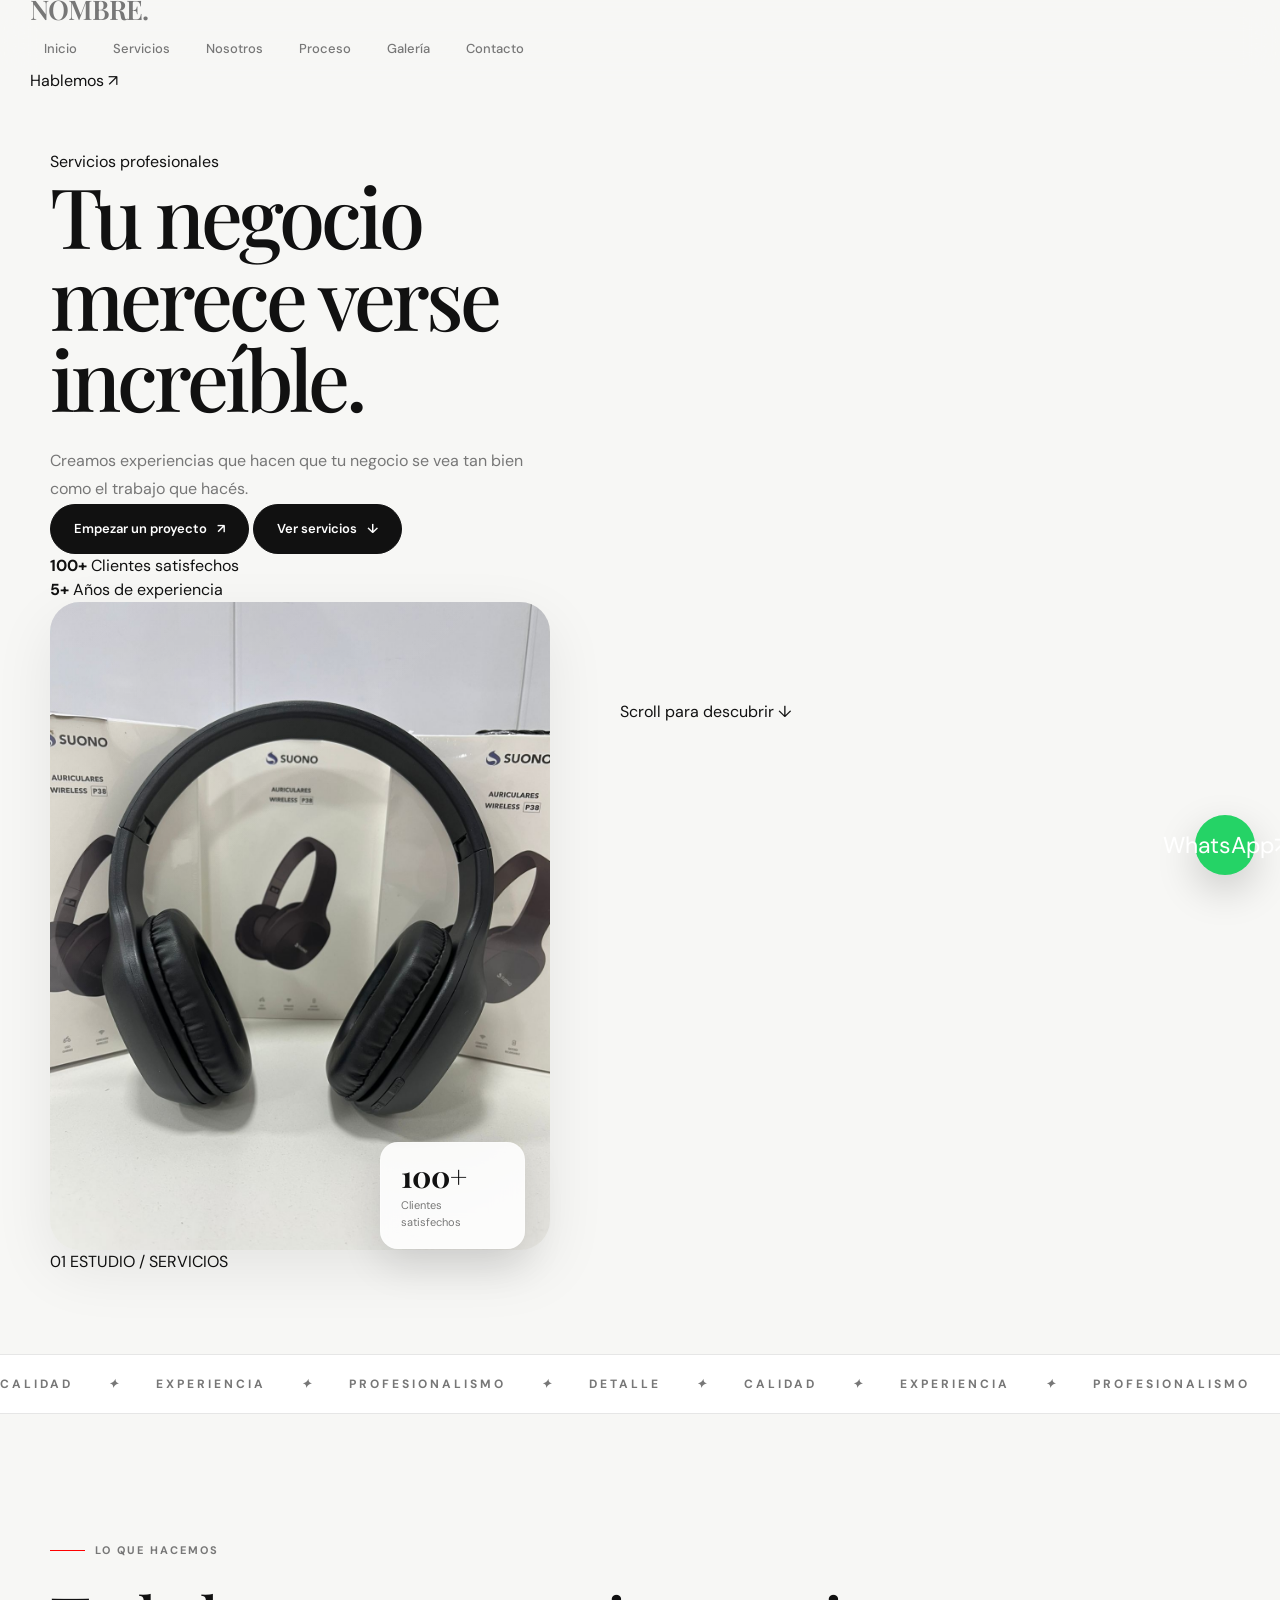
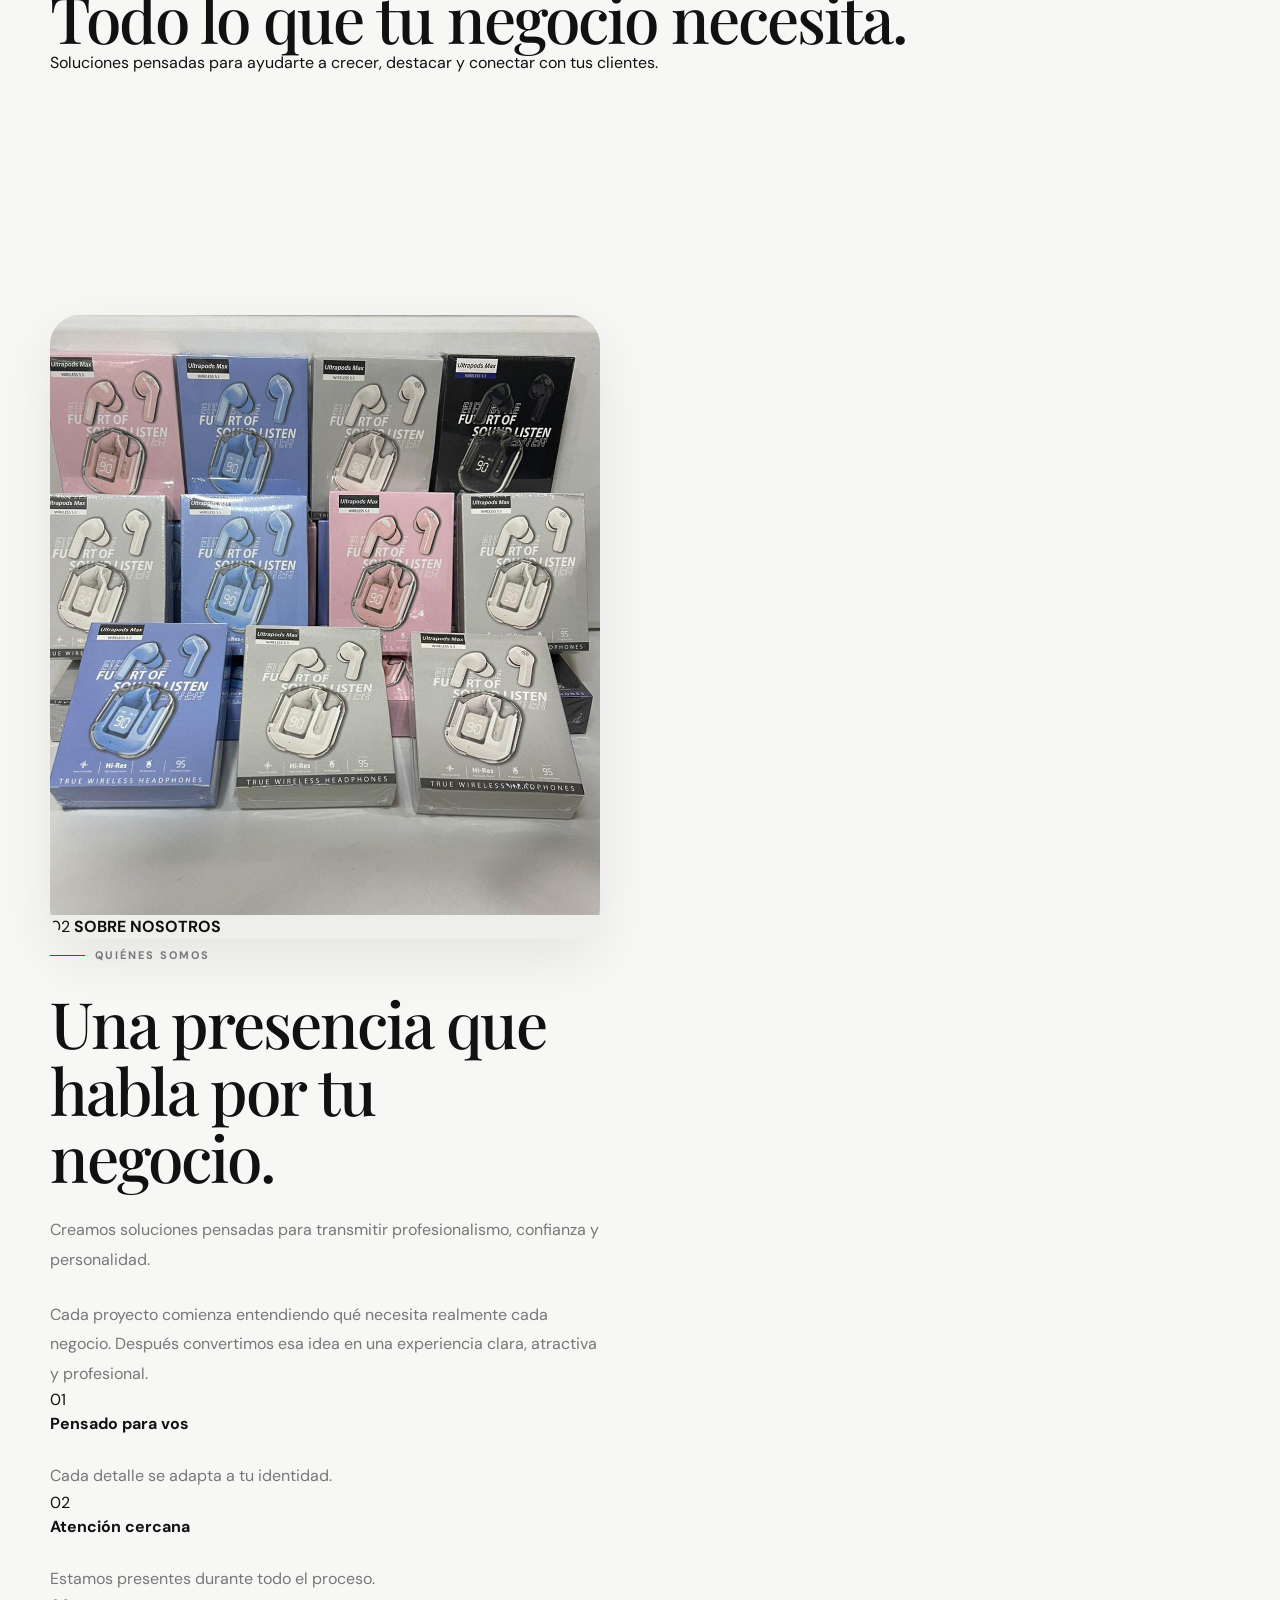
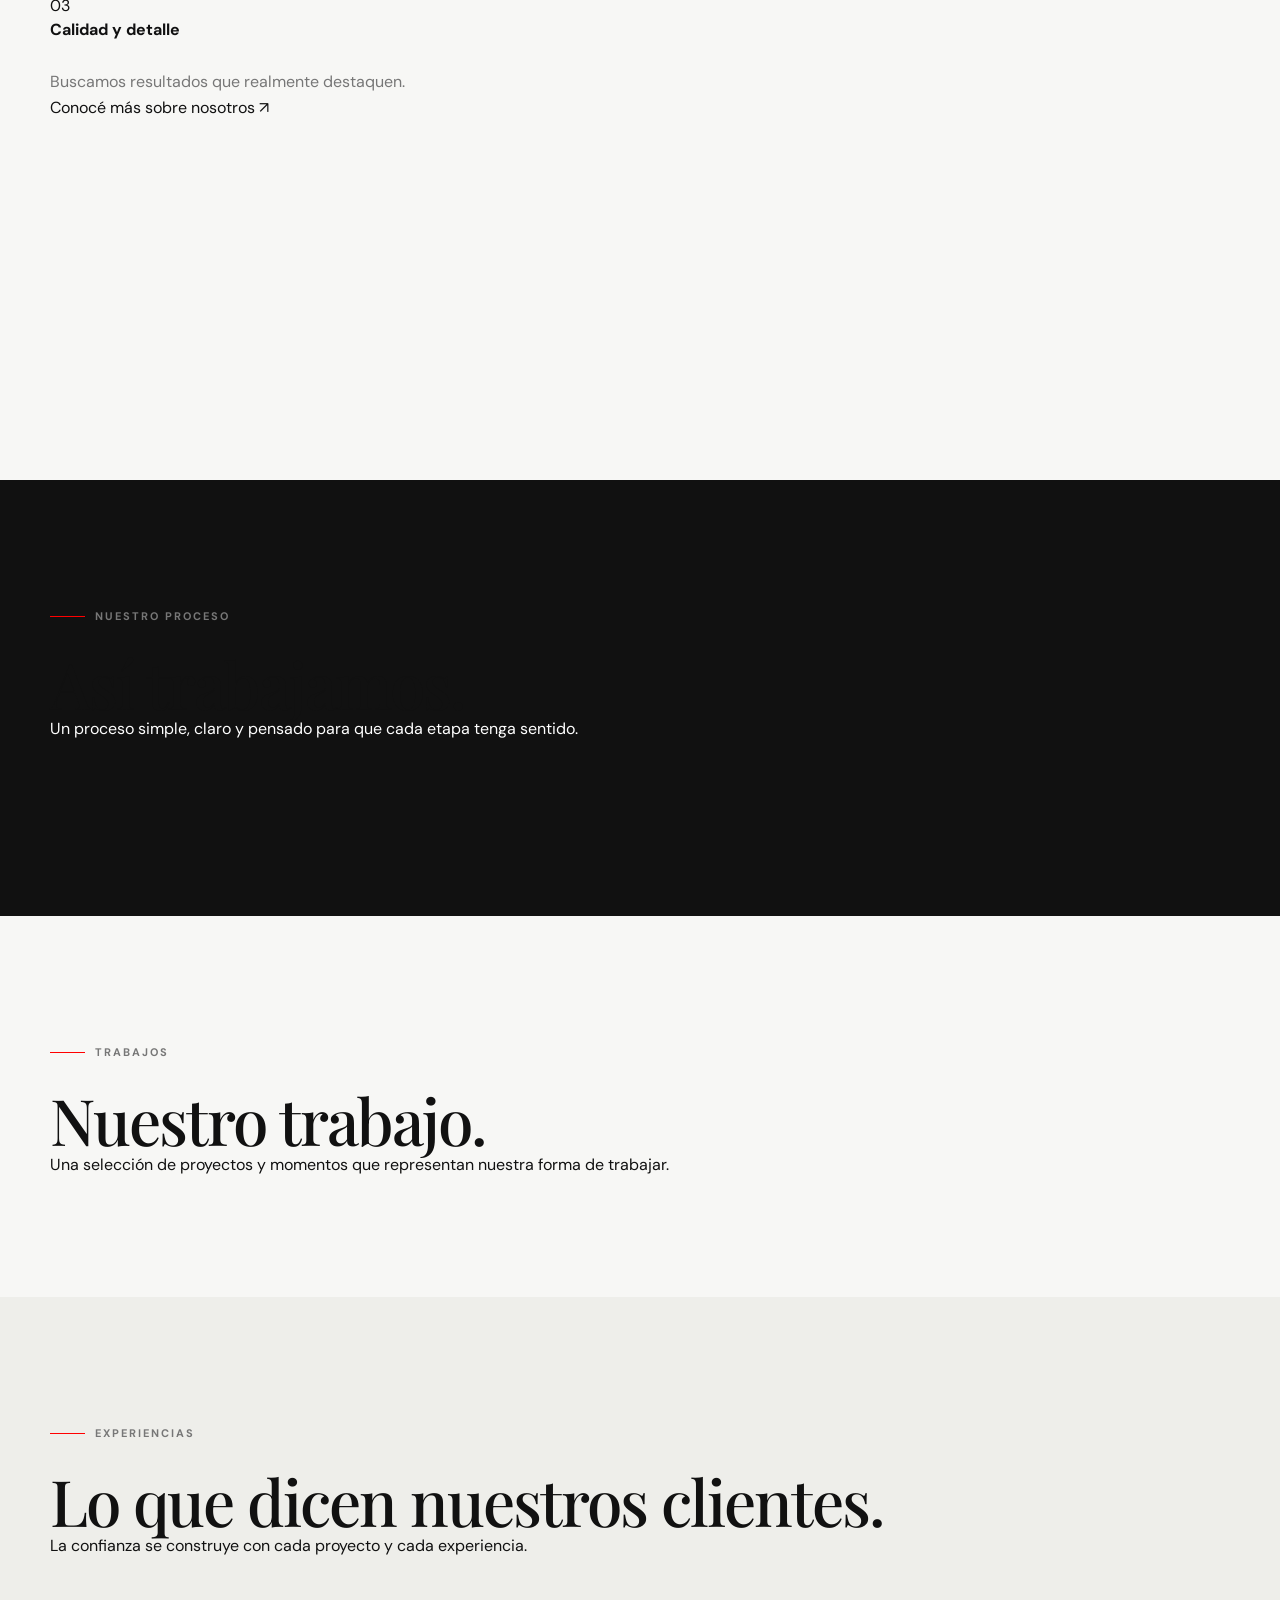
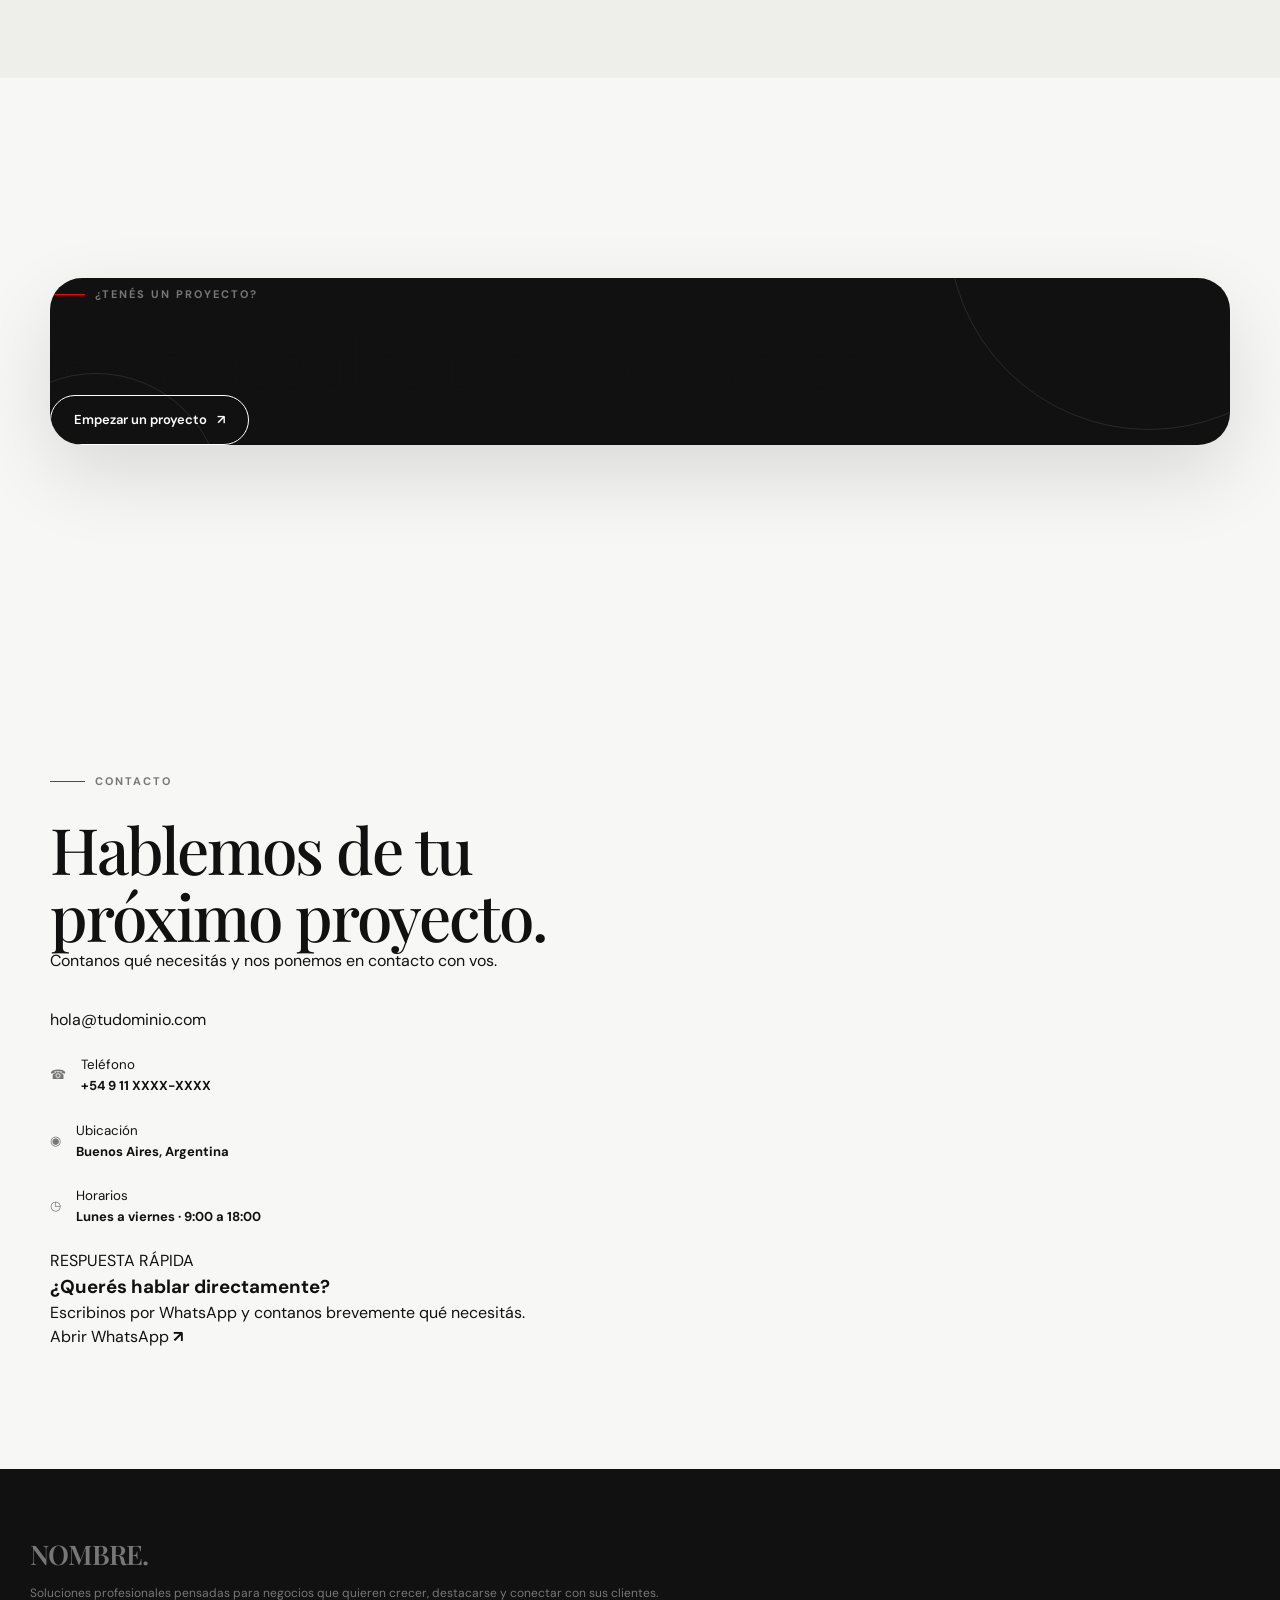
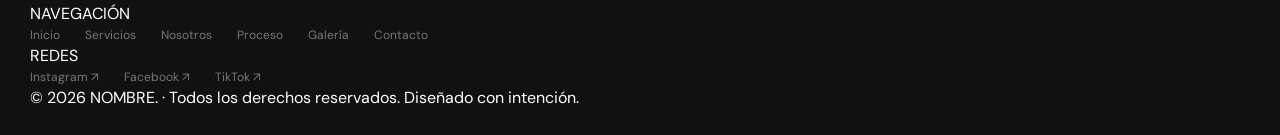
==== commit 0b0f54cf: "Update index.html" ====
--- a/index.html
+++ b/index.html
@@ -10,9 +10,7 @@
         content="width=device-width, initial-scale=1.0"
     >
 
-    <title>
-        NOMBRE. — Soluciones que hacen la diferencia
-    </title>
+    <title>NOMBRE.</title>
 
     <meta
         name="description"
@@ -24,8 +22,6 @@
         content="#111111"
     >
 
-    <!-- OPEN GRAPH -->
-
     <meta
         property="og:type"
         content="website"
@@ -45,9 +41,6 @@
         property="og:image"
         content="img/IMG-20260503-WA0083.jpg"
     >
-
-
-    <!-- FUENTES -->
 
     <link
         rel="preconnect"
@@ -61,12 +54,9 @@
     >
 
     <link
-        href="https://fonts.googleapis.com/css2?family=DM+Sans:wght@400;500;600;700&family=Playfair+Display:wght@500;600;700&display=swap"
+        href="https://fonts.googleapis.com/css2?family=DM+Sans:wght@400;500;600;700&family=Playfair+Display:ital,wght@0,500;0,600;0,700;1,500;1,600&display=swap"
         rel="stylesheet"
     >
-
-
-    <!-- ESTILOS -->
 
     <link
         rel="stylesheet"
@@ -77,11 +67,6 @@
 
 
 <body>
-
-
-<!-- =====================================================
-     BARRA DE PROGRESO
-====================================================== -->
 
 <div
     class="scroll-progress"
@@ -89,7 +74,6 @@
 ></div>
 
 
-
 <!-- =====================================================
      HEADER
 ====================================================== -->
@@ -97,18 +81,15 @@
 <header class="header">
 
     <div class="container header-inner">
-
 
         <a
             href="#inicio"
             class="logo"
             aria-label="Inicio"
         >
-
             <span data-negocio>
                 NOMBRE.
             </span>
-
         </a>
 
 
@@ -117,29 +98,17 @@
             aria-label="Navegación principal"
         >
 
-            <a href="#inicio">
-                Inicio
-            </a>
-
-            <a href="#servicios">
-                Servicios
-            </a>
-
-            <a href="#nosotros">
-                Nosotros
-            </a>
-
-            <a href="#proceso">
-                Proceso
-            </a>
-
-            <a href="#galeria">
-                Galería
-            </a>
-
-            <a href="#contacto">
-                Contacto
-            </a>
+            <a href="#inicio">Inicio</a>
+
+            <a href="#servicios">Servicios</a>
+
+            <a href="#nosotros">Nosotros</a>
+
+            <a href="#proceso">Proceso</a>
+
+            <a href="#galeria">Galería</a>
+
+            <a href="#contacto">Contacto</a>
 
         </nav>
 
@@ -148,7 +117,10 @@
             href="#contacto"
             class="header-cta"
         >
-            Hablemos
+            <span data-boton="header">
+                Hablemos
+            </span>
+
             <span>↗</span>
         </a>
 
@@ -170,11 +142,6 @@
 </header>
 
 
-
-<!-- =====================================================
-     CONTENIDO PRINCIPAL
-====================================================== -->
-
 <main>
 
 
@@ -189,9 +156,7 @@
 
     <div class="container hero-grid">
 
-
         <div class="hero-content reveal">
-
 
             <div class="hero-kicker">
 
@@ -204,46 +169,32 @@
             </div>
 
 
-            <h1>
-
-                <span>
-                    Tu negocio
-                </span>
-
-                <em>
-                    merece verse
-                </em>
-
-                <span>
-                    increíble.
-                </span>
-
+            <h1 data-slogan>
+                Tu negocio merece verse increíble.
             </h1>
 
 
             <p
                 class="hero-description"
-                data-descripcion
+                data-mensaje-hero
             >
-                Soluciones profesionales pensadas
-                para negocios que quieren crecer
-                y destacarse.
+                Creamos experiencias que hacen que tu negocio
+                se vea tan bien como el trabajo que hacés.
             </p>
 
 
             <div class="hero-actions">
-
 
                 <a
                     href="#contacto"
                     class="btn btn-dark"
                 >
 
-                    Empezar un proyecto
-
-                    <span>
-                        ↗
+                    <span data-boton="heroPrincipal">
+                        Empezar un proyecto
                     </span>
+
+                    <span>↗</span>
 
                 </a>
 
@@ -253,25 +204,23 @@
                     class="btn btn-outline"
                 >
 
-                    Ver servicios
-
-                    <span>
-                        ↓
+                    <span data-boton="heroSecundario">
+                        Ver servicios
                     </span>
 
+                    <span>↓</span>
+
                 </a>
 
-
             </div>
 
 
             <div class="hero-meta">
 
-
                 <div class="hero-meta-item">
 
-                    <strong>
-                        +100
+                    <strong data-hero-estadistica="clientes">
+                        100+
                     </strong>
 
                     <span>
@@ -286,7 +235,7 @@
 
                 <div class="hero-meta-item">
 
-                    <strong>
+                    <strong data-hero-estadistica="experiencia">
                         5+
                     </strong>
 
@@ -296,40 +245,34 @@
 
                 </div>
 
-
-            </div>
-
-
-        </div>
-
+            </div>
+
+        </div>
 
 
         <div class="hero-image-wrapper reveal">
 
-
             <div class="hero-image">
 
-
                 <img
-                    src="img/IMG-20260503-WA0083.jpg"
+                    src="img/IMG-20260503-WA0087.jpg"
                     data-imagen="principal"
                     alt="Imagen principal del negocio"
                     loading="eager"
                 >
 
-
             </div>
 
 
             <div class="hero-badge">
 
-                <span class="hero-badge-number">
-                    +
-                </span>
+                <strong data-hero-badge>
+                    100+
+                </strong>
 
                 <span>
-                    Calidad<br>
-                    en cada detalle
+                    Clientes<br>
+                    satisfechos
                 </span>
 
             </div>
@@ -337,19 +280,15 @@
 
             <div class="hero-image-caption">
 
-                <span>
-                    01
-                </span>
-
-                <span>
+                <span>01</span>
+
+                <span data-etiqueta-hero>
                     ESTUDIO / SERVICIOS
                 </span>
 
             </div>
 
-
-        </div>
-
+        </div>
 
     </div>
 
@@ -360,14 +299,11 @@
             Scroll para descubrir
         </span>
 
-        <span>
-            ↓
-        </span>
+        <span>↓</span>
 
     </div>
 
 </section>
-
 
 
 <!-- =====================================================
@@ -379,54 +315,38 @@
     aria-label="Especialidades"
 >
 
-    <div class="marquee-track">
-
-        <span>
-            CALIDAD
-        </span>
-
+    <div
+        class="marquee-track"
+        data-marquee
+    >
+
+        <span>CALIDAD</span>
         <i>✦</i>
 
-        <span>
-            EXPERIENCIA
-        </span>
-
+        <span>EXPERIENCIA</span>
         <i>✦</i>
 
-        <span>
-            PROFESIONALISMO
-        </span>
-
+        <span>PROFESIONALISMO</span>
         <i>✦</i>
 
-        <span>
-            DETALLE
-        </span>
-
+        <span>DETALLE</span>
         <i>✦</i>
 
-        <span>
-            CALIDAD
-        </span>
-
+        <span>CALIDAD</span>
         <i>✦</i>
 
-        <span>
-            EXPERIENCIA
-        </span>
-
+        <span>EXPERIENCIA</span>
         <i>✦</i>
 
-        <span>
-            PROFESIONALISMO
-        </span>
-
+        <span>PROFESIONALISMO</span>
         <i>✦</i>
 
+        <span>DETALLE</span>
+        <i>✦</i>
+
     </div>
 
 </section>
-
 
 
 <!-- =====================================================
@@ -440,158 +360,42 @@
 
     <div class="container">
 
-
         <div class="section-heading reveal">
 
-
             <div>
 
-                <span class="eyebrow">
+                <span
+                    class="eyebrow"
+                    data-texto="serviciosEtiqueta"
+                >
                     LO QUE HACEMOS
                 </span>
 
-                <h2>
-                    Todo lo que tu<br>
-                    negocio necesita.
+                <h2 data-texto="tituloServicios">
+                    Todo lo que tu negocio necesita.
                 </h2>
 
             </div>
 
 
             <p data-texto="subtituloServicios">
-
-                Soluciones pensadas para ayudarte
-                a crecer, destacar y conectar
-                con tus clientes.
-
+                Soluciones pensadas para ayudarte a crecer,
+                destacar y conectar con tus clientes.
             </p>
 
-
-        </div>
-
-
-
-        <div class="services-grid">
-
-
-            <article class="service-card reveal">
-
-
-                <div class="service-top">
-
-                    <span class="service-number">
-                        01
-                    </span>
-
-                    <span class="service-icon">
-                        ↗
-                    </span>
-
-                </div>
-
-
-                <h3>
-                    Servicio principal
-                </h3>
-
-
-                <p>
-                    Una solución profesional
-                    adaptada a las necesidades
-                    de cada cliente.
-                </p>
-
-
-                <a href="#contacto">
-                    Saber más
-                    <span>→</span>
-                </a>
-
-
-            </article>
-
-
-
-            <article class="service-card reveal">
-
-
-                <div class="service-top">
-
-                    <span class="service-number">
-                        02
-                    </span>
-
-                    <span class="service-icon">
-                        ◇
-                    </span>
-
-                </div>
-
-
-                <h3>
-                    Soluciones a medida
-                </h3>
-
-
-                <p>
-                    Trabajamos cada proyecto
-                    buscando el mejor resultado
-                    posible.
-                </p>
-
-
-                <a href="#contacto">
-                    Saber más
-                    <span>→</span>
-                </a>
-
-
-            </article>
-
-
-
-            <article class="service-card reveal">
-
-
-                <div class="service-top">
-
-                    <span class="service-number">
-                        03
-                    </span>
-
-                    <span class="service-icon">
-                        +
-                    </span>
-
-                </div>
-
-
-                <h3>
-                    Atención personalizada
-                </h3>
-
-
-                <p>
-                    Acompañamiento cercano desde
-                    el primer contacto hasta el
-                    resultado final.
-                </p>
-
-
-                <a href="#contacto">
-                    Saber más
-                    <span>→</span>
-                </a>
-
-
-            </article>
-
-
-        </div>
+        </div>
+
+
+        <div
+            class="services-grid"
+            data-servicios
+        ></div>
 
     </div>
 
 </section>
+
+
 <!-- =====================================================
      NOSOTROS
 ====================================================== -->
@@ -602,7 +406,6 @@
 >
 
     <div class="container featured-grid">
-
 
         <div class="featured-image reveal">
 
@@ -620,9 +423,7 @@
 
             <div class="featured-label">
 
-                <span>
-                    02
-                </span>
+                <span>02</span>
 
                 <strong>
                     SOBRE NOSOTROS
@@ -633,34 +434,31 @@
         </div>
 
 
-
         <div class="featured-content reveal">
 
-
-            <span class="eyebrow">
+            <span
+                class="eyebrow"
+                data-texto="nosotrosEtiqueta"
+            >
                 QUIÉNES SOMOS
             </span>
 
 
             <h2 data-texto="tituloNosotros">
-                Una presencia que habla
-                por tu negocio.
+                Una presencia que habla por tu negocio.
             </h2>
 
 
-            <p data-descripcion>
-                Creamos soluciones pensadas para
-                transmitir profesionalismo, confianza
-                y personalidad.
+            <p data-texto="nosotrosTexto1">
+                Creamos soluciones pensadas para transmitir
+                profesionalismo, confianza y personalidad.
             </p>
 
 
-            <p>
-                Cada proyecto comienza entendiendo
-                qué necesita realmente cada negocio.
-                Después convertimos esa idea en una
-                experiencia clara, atractiva y
-                profesional.
+            <p data-texto="nosotrosTexto2">
+                Cada proyecto comienza entendiendo qué necesita
+                realmente cada negocio. Después convertimos esa
+                idea en una experiencia clara, atractiva y profesional.
             </p>
 
 
@@ -669,19 +467,16 @@
 
                 <div class="featured-point">
 
-                    <span>
-                        01
-                    </span>
+                    <span>01</span>
 
                     <div>
 
-                        <strong>
+                        <strong data-texto="nosotrosPunto1Titulo">
                             Pensado para vos
                         </strong>
 
-                        <p>
-                            Cada detalle se adapta
-                            a tu identidad.
+                        <p data-texto="nosotrosPunto1Texto">
+                            Cada detalle se adapta a tu identidad.
                         </p>
 
                     </div>
@@ -689,22 +484,18 @@
                 </div>
 
 
-
                 <div class="featured-point">
 
-                    <span>
-                        02
-                    </span>
+                    <span>02</span>
 
                     <div>
 
-                        <strong>
+                        <strong data-texto="nosotrosPunto2Titulo">
                             Atención cercana
                         </strong>
 
-                        <p>
-                            Estamos presentes durante
-                            todo el proceso.
+                        <p data-texto="nosotrosPunto2Texto">
+                            Estamos presentes durante todo el proceso.
                         </p>
 
                     </div>
@@ -712,28 +503,23 @@
                 </div>
 
 
-
                 <div class="featured-point">
 
-                    <span>
-                        03
-                    </span>
+                    <span>03</span>
 
                     <div>
 
-                        <strong>
+                        <strong data-texto="nosotrosPunto3Titulo">
                             Calidad y detalle
                         </strong>
 
-                        <p>
-                            Buscamos resultados que
-                            realmente destaquen.
+                        <p data-texto="nosotrosPunto3Texto">
+                            Buscamos resultados que realmente destaquen.
                         </p>
 
                     </div>
 
                 </div>
-
 
             </div>
 
@@ -743,15 +529,14 @@
                 class="text-link"
             >
 
-                Conocé más sobre nosotros
-
-                <span>
-                    ↗
-                </span>
+                <span data-boton="nosotros">
+                    Conocé más sobre nosotros
+                </span>
+
+                <span>↗</span>
 
             </a>
 
-
         </div>
 
     </div>
@@ -759,80 +544,18 @@
 </section>
 
 
-
 <!-- =====================================================
      ESTADÍSTICAS
 ====================================================== -->
 
 <section class="section stats-section">
 
-    <div class="container">
-
-
-        <div class="stats-grid">
-
-
-            <div class="stat reveal">
-
-                <strong data-estadistica="clientes">
-                    100+
-                </strong>
-
-                <span>
-                    Clientes
-                </span>
-
-            </div>
-
-
-
-            <div class="stat reveal">
-
-                <strong data-estadistica="proyectos">
-                    150+
-                </strong>
-
-                <span>
-                    Proyectos realizados
-                </span>
-
-            </div>
-
-
-
-            <div class="stat reveal">
-
-                <strong data-estadistica="experiencia">
-                    5+
-                </strong>
-
-                <span>
-                    Años de experiencia
-                </span>
-
-            </div>
-
-
-
-            <div class="stat reveal">
-
-                <strong data-estadistica="satisfaccion">
-                    98%
-                </strong>
-
-                <span>
-                    Clientes satisfechos
-                </span>
-
-            </div>
-
-
-        </div>
-
-    </div>
+    <div
+        class="container stats-grid"
+        data-estadisticas
+    ></div>
 
 </section>
-
 
 
 <!-- =====================================================
@@ -846,14 +569,14 @@
 
     <div class="container">
 
-
         <div class="section-heading section-heading-light reveal">
 
-
             <div>
 
                 <span class="eyebrow">
-                    NUESTRO PROCESO
+                    <span data-texto="procesoEtiqueta">
+                        NUESTRO PROCESO
+                    </span>
                 </span>
 
                 <h2 data-texto="tituloProceso">
@@ -863,136 +586,22 @@
             </div>
 
 
-            <p>
-                Un proceso simple, claro y pensado
-                para que cada etapa tenga sentido.
+            <p data-texto="subtituloProceso">
+                Un proceso simple, claro y pensado para que
+                cada etapa tenga sentido.
             </p>
 
-
-        </div>
-
-
-
-        <div class="process-grid">
-
-
-            <article class="process-card reveal">
-
-
-                <span class="process-number">
-                    01
-                </span>
-
-
-                <div class="process-icon">
-                    ○
-                </div>
-
-
-                <h3>
-                    Hablamos
-                </h3>
-
-
-                <p>
-                    Conocemos tu negocio, tus objetivos
-                    y lo que necesitás.
-                </p>
-
-
-            </article>
-
-
-
-            <article class="process-card reveal">
-
-
-                <span class="process-number">
-                    02
-                </span>
-
-
-                <div class="process-icon">
-                    ◇
-                </div>
-
-
-                <h3>
-                    Planeamos
-                </h3>
-
-
-                <p>
-                    Organizamos las ideas y definimos
-                    el camino a seguir.
-                </p>
-
-
-            </article>
-
-
-
-            <article class="process-card reveal">
-
-
-                <span class="process-number">
-                    03
-                </span>
-
-
-                <div class="process-icon">
-                    +
-                </div>
-
-
-                <h3>
-                    Creamos
-                </h3>
-
-
-                <p>
-                    Convertimos el concepto en una
-                    solución concreta.
-                </p>
-
-
-            </article>
-
-
-
-            <article class="process-card reveal">
-
-
-                <span class="process-number">
-                    04
-                </span>
-
-
-                <div class="process-icon">
-                    ✓
-                </div>
-
-
-                <h3>
-                    Entregamos
-                </h3>
-
-
-                <p>
-                    Revisamos cada detalle y dejamos
-                    todo listo para vos.
-                </p>
-
-
-            </article>
-
-
-        </div>
+        </div>
+
+
+        <div
+            class="process-grid"
+            data-proceso
+        ></div>
 
     </div>
 
 </section>
-
 
 
 <!-- =====================================================
@@ -1006,13 +615,14 @@
 
     <div class="container">
 
-
         <div class="section-heading reveal">
 
-
             <div>
 
-                <span class="eyebrow">
+                <span
+                    class="eyebrow"
+                    data-texto="galeriaEtiqueta"
+                >
                     TRABAJOS
                 </span>
 
@@ -1023,98 +633,24 @@
             </div>
 
 
-            <p>
-                Una selección de proyectos y momentos
-                que representan nuestra forma de trabajar.
+            <p data-texto="subtituloGaleria">
+                Una selección de proyectos y momentos que
+                representan nuestra forma de trabajar.
             </p>
 
-
-        </div>
-
-
-
-        <div class="gallery-grid">
-
-
-            <article class="gallery-item gallery-item-large reveal">
-
-                <img
-                    src="img/IMG-20260503-WA0083.jpg"
-                    data-imagen="galeria1"
-                    alt="Trabajo destacado"
-                    loading="lazy"
-                >
-
-                <div class="gallery-overlay">
-
-                    <span>
-                        01
-                    </span>
-
-                    <strong>
-                        Proyecto destacado
-                    </strong>
-
-                </div>
-
-            </article>
-
-
-
-            <article class="gallery-item reveal">
-
-                <img
-                    src="img/IMG-20260503-WA0083.jpg"
-                    data-imagen="galeria2"
-                    alt="Proyecto realizado"
-                    loading="lazy"
-                >
-
-                <div class="gallery-overlay">
-
-                    <span>
-                        02
-                    </span>
-
-                    <strong>
-                        Proyecto
-                    </strong>
-
-                </div>
-
-            </article>
-
-
-
-            <article class="gallery-item reveal">
-
-                <img
-                    src="img/IMG-20260503-WA0083.jpg"
-                    data-imagen="galeria3"
-                    alt="Detalle del trabajo"
-                    loading="lazy"
-                >
-
-                <div class="gallery-overlay">
-
-                    <span>
-                        03
-                    </span>
-
-                    <strong>
-                        Detalle
-                    </strong>
-
-                </div>
-
-            </article>
-
-
-        </div>
+        </div>
+
+
+        <div
+            class="gallery-grid"
+            data-galeria
+        ></div>
 
     </div>
 
 </section>
+
+
 <!-- =====================================================
      TESTIMONIOS
 ====================================================== -->
@@ -1123,12 +659,14 @@
 
     <div class="container">
 
-
         <div class="section-heading reveal">
 
             <div>
 
-                <span class="eyebrow">
+                <span
+                    class="eyebrow"
+                    data-texto="testimoniosEtiqueta"
+                >
                     EXPERIENCIAS
                 </span>
 
@@ -1138,130 +676,25 @@
 
             </div>
 
-            <p>
-                La confianza se construye con cada
-                proyecto y cada experiencia.
+
+            <p data-texto="subtituloTestimonios">
+                La confianza se construye con cada proyecto
+                y cada experiencia.
             </p>
 
         </div>
 
 
-
-        <div class="testimonials-grid">
-
-
-            <article class="testimonial reveal">
-
-                <div class="testimonial-stars">
-                    ★★★★★
-                </div>
-
-                <blockquote>
-                    “Desde el primer contacto fueron muy
-                    profesionales. Volveríamos a elegirlos.”
-                </blockquote>
-
-                <div class="testimonial-author">
-
-                    <div class="testimonial-avatar">
-                        L
-                    </div>
-
-                    <div>
-
-                        <strong>
-                            Laura G.
-                        </strong>
-
-                        <span>
-                            Cliente
-                        </span>
-
-                    </div>
-
-                </div>
-
-            </article>
-
-
-
-            <article class="testimonial reveal">
-
-                <div class="testimonial-stars">
-                    ★★★★★
-                </div>
-
-                <blockquote>
-                    “Se nota la atención al detalle y el
-                    compromiso con cada proyecto.”
-                </blockquote>
-
-                <div class="testimonial-author">
-
-                    <div class="testimonial-avatar">
-                        A
-                    </div>
-
-                    <div>
-
-                        <strong>
-                            Andrés P.
-                        </strong>
-
-                        <span>
-                            Cliente
-                        </span>
-
-                    </div>
-
-                </div>
-
-            </article>
-
-
-
-            <article class="testimonial reveal">
-
-                <div class="testimonial-stars">
-                    ★★★★★
-                </div>
-
-                <blockquote>
-                    “Excelente atención y un resultado
-                    que superó nuestras expectativas.”
-                </blockquote>
-
-                <div class="testimonial-author">
-
-                    <div class="testimonial-avatar">
-                        M
-                    </div>
-
-                    <div>
-
-                        <strong>
-                            Martina R.
-                        </strong>
-
-                        <span>
-                            Cliente
-                        </span>
-
-                    </div>
-
-                </div>
-
-            </article>
-
-
-        </div>
+        <div
+            class="testimonials-grid"
+            data-testimonios
+        ></div>
 
     </div>
 
 </section>
 
 
-
 <!-- =====================================================
      CTA
 ====================================================== -->
@@ -1272,16 +705,17 @@
 
         <div class="cta reveal">
 
-
             <div>
 
-                <span class="eyebrow">
+                <span
+                    class="eyebrow"
+                    data-texto="ctaEtiqueta"
+                >
                     ¿TENÉS UN PROYECTO?
                 </span>
 
-                <h2>
-                    Hagamos algo<br>
-                    increíble juntos.
+                <h2 data-texto="tituloCta">
+                    Hagamos algo increíble juntos.
                 </h2>
 
             </div>
@@ -1292,21 +726,19 @@
                 class="btn btn-light"
             >
 
-                Empezar un proyecto
-
-                <span>
-                    ↗
-                </span>
+                <span data-texto="botonCta">
+                    Empezar un proyecto
+                </span>
+
+                <span>↗</span>
 
             </a>
 
-
         </div>
 
     </div>
 
 </section>
-
 
 
 <!-- =====================================================
@@ -1323,8 +755,10 @@
 
         <div class="contact-content reveal">
 
-
-            <span class="eyebrow">
+            <span
+                class="eyebrow"
+                data-texto="contactoEtiqueta"
+            >
                 CONTACTO
             </span>
 
@@ -1335,8 +769,8 @@
 
 
             <p data-texto="textoContacto">
-                Contanos qué necesitás y nos ponemos
-                en contacto con vos.
+                Contanos qué necesitás y nos ponemos en
+                contacto con vos.
             </p>
 
 
@@ -1355,9 +789,7 @@
 
                     <div>
 
-                        <small>
-                            Email
-                        </small>
+                        <small>Email</small>
 
                         <strong>
                             hola@tudominio.com
@@ -1366,7 +798,6 @@
                     </div>
 
                 </a>
-
 
 
                 <a
@@ -1381,9 +812,7 @@
 
                     <div>
 
-                        <small>
-                            Teléfono
-                        </small>
+                        <small>Teléfono</small>
 
                         <strong>
                             +54 9 11 XXXX-XXXX
@@ -1394,7 +823,6 @@
                 </a>
 
 
-
                 <div class="contact-detail">
 
                     <span class="contact-icon">
@@ -1403,9 +831,7 @@
 
                     <div>
 
-                        <small>
-                            Ubicación
-                        </small>
+                        <small>Ubicación</small>
 
                         <strong data-ciudad>
                             Buenos Aires, Argentina
@@ -1416,7 +842,6 @@
                 </div>
 
 
-
                 <div class="contact-detail">
 
                     <span class="contact-icon">
@@ -1425,9 +850,7 @@
 
                     <div>
 
-                        <small>
-                            Horarios
-                        </small>
+                        <small>Horarios</small>
 
                         <strong data-horario>
                             Lunes a viernes · 9:00 a 18:00
@@ -1437,28 +860,27 @@
 
                 </div>
 
-
-            </div>
-
-        </div>
-
+            </div>
+
+        </div>
 
 
         <div class="contact-card reveal">
 
-
-            <span class="contact-card-label">
+            <span
+                class="contact-card-label"
+                data-texto="contactoCardEtiqueta"
+            >
                 RESPUESTA RÁPIDA
             </span>
 
 
-            <h3>
-                ¿Querés hablar<br>
-                directamente?
+            <h3 data-texto="contactoCardTitulo">
+                ¿Querés hablar directamente?
             </h3>
 
 
-            <p>
+            <p data-texto="contactoCardTexto">
                 Escribinos por WhatsApp y contanos
                 brevemente qué necesitás.
             </p>
@@ -1472,17 +894,14 @@
                 rel="noopener"
             >
 
-                <span>
+                <span data-texto="contactoBoton">
                     Abrir WhatsApp
                 </span>
 
-                <strong>
-                    ↗
-                </strong>
+                <strong>↗</strong>
 
             </a>
 
-
         </div>
 
     </div>
@@ -1490,11 +909,9 @@
 </section>
 
 
-
 </main>
 
 
-
 <!-- =====================================================
      FOOTER
 ====================================================== -->
@@ -1505,7 +922,6 @@
 
 
         <div class="footer-brand">
-
 
             <a
                 href="#inicio"
@@ -1520,63 +936,39 @@
 
 
             <p data-descripcion>
-                Soluciones pensadas para negocios
-                que quieren crecer.
+                Soluciones profesionales pensadas para negocios
+                que quieren crecer y destacarse.
             </p>
 
-
-        </div>
-
+        </div>
 
 
         <div class="footer-column">
 
-
-            <span>
-                NAVEGACIÓN
-            </span>
-
+            <span>NAVEGACIÓN</span>
 
             <div class="footer-links">
 
-                <a href="#inicio">
-                    Inicio
-                </a>
-
-                <a href="#servicios">
-                    Servicios
-                </a>
-
-                <a href="#nosotros">
-                    Nosotros
-                </a>
-
-                <a href="#proceso">
-                    Proceso
-                </a>
-
-                <a href="#galeria">
-                    Galería
-                </a>
-
-                <a href="#contacto">
-                    Contacto
-                </a>
-
-            </div>
-
-
-        </div>
-
+                <a href="#inicio">Inicio</a>
+
+                <a href="#servicios">Servicios</a>
+
+                <a href="#nosotros">Nosotros</a>
+
+                <a href="#proceso">Proceso</a>
+
+                <a href="#galeria">Galería</a>
+
+                <a href="#contacto">Contacto</a>
+
+            </div>
+
+        </div>
 
 
         <div class="footer-column">
 
-
-            <span>
-                REDES
-            </span>
-
+            <span>REDES</span>
 
             <div class="footer-links">
 
@@ -1591,32 +983,30 @@
 
                 <a
                     href="#"
-                    data-whatsapp
+                    data-facebook
                     target="_blank"
                     rel="noopener"
                 >
-                    WhatsApp ↗
+                    Facebook ↗
                 </a>
 
                 <a
                     href="#"
-                    data-email
-                >
-                    Email ↗
+                    data-tiktok
+                    target="_blank"
+                    rel="noopener"
+                >
+                    TikTok ↗
                 </a>
 
             </div>
 
-
-        </div>
-
-
-    </div>
-
+        </div>
+
+    </div>
 
 
     <div class="container footer-bottom">
-
 
         <span>
 
@@ -1627,7 +1017,7 @@
                 NOMBRE.
             </span>
 
-            Todos los derechos reservados.
+            · Todos los derechos reservados.
 
         </span>
 
@@ -1636,15 +1026,13 @@
             Diseñado con intención.
         </span>
 
-
     </div>
 
 </footer>
 
 
-
-<!-- =====================================================
-     WHATSAPP FLOTANTE
+<!-- =====================================================
+     WHATSAPP
 ====================================================== -->
 
 <a
@@ -1656,14 +1044,11 @@
     aria-label="Contactar por WhatsApp"
 >
 
-    <span>
-        WhatsApp
-    </span>
+    <span>WhatsApp</span>
 
     ↗
 
 </a>
-
 
 
 <!-- =====================================================
@@ -1679,16 +1064,11 @@
 </button>
 
 
-
-<!-- =====================================================
-     SCRIPTS
-====================================================== -->
-
 <script src="config/config.js"></script>
 
 <script src="script.js"></script>
 
-
 </body>
 
 </html>
+     
--- a/estilo.css
+++ b/estilo.css
@@ -17,8 +17,8 @@
 
 body{
     font-family:"DM Sans",sans-serif;
-    background:#f7f7f5;
-    color:#111;
+    background:var(--cream);
+    color:var(--text);
     line-height:1.5;
     overflow-x:hidden;
 }
@@ -42,8 +42,8 @@
 }
 
 ::selection{
-    background:#111;
-    color:#fff;
+    background:var(--black);
+    color:var(--white);
 }
 
 
@@ -52,13 +52,17 @@
 ========================================================= */
 
 :root{
+    /* Colores controlados desde config.js */
     --black:#111111;
     --dark:#171717;
     --white:#ffffff;
     --cream:#f7f7f5;
     --soft:#eeeeea;
-    --gray:#777;
+    --gray:#777777;
     --light-gray:#a1a1a1;
+    --text:#111111;
+    --acento:#c89b6d;
+
     --border:rgba(17,17,17,.10);
 
     --container:1240px;
@@ -103,14 +107,14 @@
     font-weight:700;
     letter-spacing:2px;
     text-transform:uppercase;
-    color:#777;
+    color:var(--gray);
 }
 
 .section-label::before{
     content:"";
     width:28px;
     height:1px;
-    background:currentColor;
+    background:var(--acento);
 }
 
 .section h2{
@@ -119,6 +123,7 @@
     line-height:1.05;
     font-weight:500;
     letter-spacing:-2px;
+    color:var(--text);
 }
 
 .section h2 em{
@@ -129,7 +134,7 @@
 .section-intro{
     max-width:600px;
     margin-top:22px;
-    color:#777;
+    color:var(--gray);
     line-height:1.8;
     font-size:16px;
 }
@@ -145,7 +150,7 @@
     left:0;
     width:0;
     height:3px;
-    background:#111;
+    background:var(--acento);
     z-index:9999;
 }
 
@@ -167,7 +172,7 @@
     align-items:center;
     justify-content:space-between;
 
-    background:rgba(247,247,245,.72);
+    background:color-mix(in srgb,var(--cream) 72%,transparent);
     backdrop-filter:blur(18px);
     -webkit-backdrop-filter:blur(18px);
 
@@ -184,7 +189,7 @@
 
 header.scrolled{
     height:70px;
-    background:rgba(255,255,255,.94);
+    background:color-mix(in srgb,var(--white) 94%,transparent);
     border-color:var(--border);
     box-shadow:0 10px 35px rgba(0,0,0,.04);
 }
@@ -196,10 +201,11 @@
     font-size:27px;
     font-weight:600;
     letter-spacing:-1px;
+    color:var(--text);
 }
 
 .logo span{
-    color:#777;
+    color:var(--gray);
 }
 
 nav{
@@ -215,7 +221,7 @@
 
     font-size:13px;
     font-weight:500;
-    color:#555;
+    color:var(--gray);
 
     transition:color .25s ease;
 }
@@ -229,7 +235,7 @@
     bottom:5px;
 
     height:1px;
-    background:#111;
+    background:var(--acento);
 
     transform:scaleX(0);
     transform-origin:right;
@@ -238,7 +244,7 @@
 }
 
 nav a:not(.nav-cta):hover{
-    color:#111;
+    color:var(--text);
 }
 
 nav a:not(.nav-cta):hover::after{
@@ -253,8 +259,8 @@
 
     border-radius:100px;
 
-    background:#111;
-    color:#fff !important;
+    background:var(--black);
+    color:var(--white) !important;
 
     transition:
         transform .3s ease,
@@ -307,14 +313,14 @@
     font-weight:700;
     letter-spacing:2px;
     text-transform:uppercase;
-    color:#777;
+    color:var(--gray);
 }
 
 .eyebrow::before{
     content:"";
     width:35px;
     height:1px;
-    background:#111;
+    background:var(--acento);
 }
 
 .hero h1{
@@ -325,6 +331,7 @@
     font-weight:500;
     line-height:.98;
     letter-spacing:-4px;
+    color:var(--text);
 }
 
 .hero h1 em{
@@ -339,7 +346,7 @@
 
     margin-top:28px;
 
-    color:#707070;
+    color:var(--gray);
     font-size:16px;
     line-height:1.8;
 }
@@ -361,11 +368,11 @@
     min-height:50px;
     padding:0 23px;
 
-    border:1px solid #111;
+    border:1px solid var(--black);
     border-radius:100px;
 
-    background:#111;
-    color:#fff;
+    background:var(--black);
+    color:var(--white);
 
     font-size:13px;
     font-weight:600;
@@ -386,12 +393,12 @@
 
 .btn-light{
     background:transparent;
-    color:#111;
+    color:var(--text);
 }
 
 .btn-light:hover{
-    background:#111;
-    color:#fff;
+    background:var(--black);
+    color:var(--white);
 }
 
 .hero-visual{
@@ -407,7 +414,7 @@
     border-radius:30px;
     overflow:hidden;
 
-    background:#ddd;
+    background:var(--soft);
 
     box-shadow:var(--shadow);
 
@@ -455,7 +462,7 @@
     border:1px solid rgba(255,255,255,.3);
     border-radius:18px;
 
-    background:rgba(255,255,255,.88);
+    background:color-mix(in srgb,var(--white) 88%,transparent);
     backdrop-filter:blur(15px);
 
     box-shadow:0 15px 40px rgba(0,0,0,.12);
@@ -467,6 +474,7 @@
     font-family:"Playfair Display",serif;
     font-size:30px;
     line-height:1;
+    color:var(--text);
 }
 
 .hero-badge span{
@@ -474,7 +482,7 @@
 
     margin-top:6px;
 
-    color:#777;
+    color:var(--gray);
     font-size:11px;
 }
 
@@ -487,7 +495,7 @@
     align-items:center;
     gap:10px;
 
-    color:#999;
+    color:var(--light-gray);
 
     font-size:10px;
     font-weight:600;
@@ -503,7 +511,7 @@
     width:27px;
     height:27px;
 
-    border:1px solid #ccc;
+    border:1px solid var(--border);
     border-radius:50%;
 
     animation:scrollArrow 1.8s ease-in-out infinite;
@@ -533,7 +541,7 @@
     border-top:1px solid var(--border);
     border-bottom:1px solid var(--border);
 
-    background:#fff;
+    background:var(--white);
 }
 
 .marquee-track{
@@ -545,7 +553,7 @@
 
     animation:marquee 25s linear infinite;
 
-    color:#777;
+    color:var(--gray);
 
     font-size:12px;
     font-weight:700;
@@ -583,7 +591,7 @@
     border:1px solid var(--border);
     border-radius:24px;
 
-    background:#fff;
+    background:var(--white);
 
     overflow:hidden;
 
@@ -606,7 +614,7 @@
 
     border-radius:50%;
 
-    background:#f1f1ed;
+    background:var(--soft);
 
     transition:transform .5s ease;
 }
@@ -614,7 +622,7 @@
 .service-card:hover{
     transform:translateY(-10px);
     box-shadow:var(--shadow-hover);
-    border-color:rgba(17,17,17,.18);
+    border-color:color-mix(in srgb,var(--acento) 45%,var(--border));
 }
 
 .service-card:hover::before{
@@ -625,7 +633,7 @@
     position:relative;
     z-index:2;
 
-    color:#aaa;
+    color:var(--light-gray);
 
     font-size:11px;
     font-weight:700;
@@ -647,16 +655,19 @@
 
     border-radius:16px;
 
-    background:#111;
-    color:#fff;
+    background:var(--black);
+    color:var(--white);
 
     font-size:20px;
 
-    transition:transform .4s ease;
+    transition:
+        transform .4s ease,
+        background .3s ease;
 }
 
 .service-card:hover .service-icon{
     transform:rotate(-5deg) scale(1.06);
+    background:var(--acento);
 }
 
 .service-card h3{
@@ -668,6 +679,7 @@
     font-family:"Playfair Display",serif;
     font-size:25px;
     font-weight:500;
+    color:var(--text);
 }
 
 .service-card p{
@@ -676,7 +688,7 @@
 
     max-width:330px;
 
-    color:#777;
+    color:var(--gray);
 
     font-size:14px;
     line-height:1.75;
@@ -687,14 +699,19 @@
     left:35px;
     bottom:30px;
 
+    color:var(--text);
+
     font-size:12px;
     font-weight:700;
 
-    transition:transform .3s ease;
+    transition:
+        transform .3s ease,
+        color .3s ease;
 }
 
 .service-card a:hover{
     transform:translateX(5px);
+    color:var(--acento);
 }
 
 
@@ -720,7 +737,7 @@
 
     box-shadow:var(--shadow);
 
-    background:#ddd;
+    background:var(--soft);
 }
 
 .featured-image img{
@@ -762,8 +779,10 @@
     border:1px solid rgba(255,255,255,.3);
     border-radius:100px;
 
-    background:rgba(255,255,255,.88);
+    background:color-mix(in srgb,var(--white) 88%,transparent);
     backdrop-filter:blur(12px);
+
+    color:var(--text);
 
     font-size:11px;
     font-weight:700;
@@ -780,7 +799,7 @@
 .featured-content p{
     margin-top:25px;
 
-    color:#707070;
+    color:var(--gray);
     line-height:1.85;
 }
 
@@ -799,6 +818,8 @@
 
     border-bottom:1px solid var(--border);
 
+    color:var(--text);
+
     font-size:14px;
 }
 
@@ -816,8 +837,8 @@
 
     border-radius:50%;
 
-    background:#111;
-    color:#fff;
+    background:var(--acento);
+    color:var(--white);
 
     font-size:11px;
     font-weight:700;
@@ -868,6 +889,8 @@
 
     line-height:1;
     letter-spacing:-2px;
+
+    color:var(--text);
 }
 
 .stat span{
@@ -875,7 +898,7 @@
 
     margin-top:12px;
 
-    color:#888;
+    color:var(--gray);
 
     font-size:10px;
     font-weight:700;
@@ -894,8 +917,8 @@
     padding-left:max(30px,calc((100vw - var(--container)) / 2 + 30px));
     padding-right:max(30px,calc((100vw - var(--container)) / 2 + 30px));
 
-    background:#111;
-    color:#fff;
+    background:var(--black);
+    color:var(--white);
 }
 
 .process .section-header{
@@ -903,11 +926,19 @@
 }
 
 .process .section-label{
-    color:#aaa;
+    color:var(--light-gray);
+}
+
+.process .section-label::before{
+    background:var(--acento);
+}
+
+.process .section h2{
+    color:var(--white);
 }
 
 .process .section-intro{
-    color:#999;
+    color:var(--gray);
 }
 
 .process-grid{
@@ -917,7 +948,7 @@
 
     margin-top:55px;
 
-    background:#333;
+    background:color-mix(in srgb,var(--white) 20%,var(--black));
 }
 
 .process-card{
@@ -927,19 +958,19 @@
 
     padding:35px;
 
-    background:#111;
+    background:var(--black);
 
     transition:background .35s ease;
 }
 
 .process-card:hover{
-    background:#191919;
+    background:color-mix(in srgb,var(--black) 90%,var(--acento));
 }
 
 .process-number{
     margin-bottom:60px;
 
-    color:#555;
+    color:color-mix(in srgb,var(--gray) 65%,var(--black));
 
     font-family:"Playfair Display",serif;
     font-size:48px;
@@ -951,12 +982,14 @@
     font-family:"Playfair Display",serif;
     font-size:25px;
     font-weight:500;
+
+    color:var(--white);
 }
 
 .process-card p{
     max-width:250px;
 
-    color:#999;
+    color:var(--gray);
 
     font-size:13px;
     line-height:1.75;
@@ -981,7 +1014,7 @@
 
     border-radius:22px;
 
-    background:#ddd;
+    background:var(--soft);
 }
 
 .gallery-item:first-child{
@@ -1015,7 +1048,7 @@
         rgba(0,0,0,.78)
     );
 
-    color:#fff;
+    color:var(--white);
 
     opacity:0;
 
@@ -1040,7 +1073,7 @@
 .testimonials{
     max-width:none;
 
-    background:#eeeee9;
+    background:var(--soft);
 
     padding-left:max(30px,calc((100vw - var(--container)) / 2 + 30px));
     padding-right:max(30px,calc((100vw - var(--container)) / 2 + 30px));
@@ -1055,10 +1088,10 @@
 .testimonial{
     padding:35px;
 
-    border:1px solid rgba(17,17,17,.07);
+    border:1px solid var(--border);
     border-radius:24px;
 
-    background:#fff;
+    background:var(--white);
 
     transition:
         transform .35s ease,
@@ -1073,6 +1106,8 @@
 .stars{
     margin-bottom:22px;
 
+    color:var(--acento);
+
     font-size:12px;
     letter-spacing:4px;
 }
@@ -1080,7 +1115,7 @@
 .testimonial p{
     margin-bottom:30px;
 
-    color:#555;
+    color:var(--gray);
 
     font-family:"Playfair Display",serif;
     font-size:19px;
@@ -1103,8 +1138,8 @@
 
     border-radius:50%;
 
-    background:#111;
-    color:#fff;
+    background:var(--black);
+    color:var(--white);
 
     font-size:13px;
     font-weight:700;
@@ -1113,10 +1148,11 @@
 .author-info strong{
     display:block;
     font-size:13px;
+    color:var(--text);
 }
 
 .author-info span{
-    color:#888;
+    color:var(--gray);
     font-size:11px;
 }
 
@@ -1136,8 +1172,8 @@
 
     border-radius:32px;
 
-    background:#111;
-    color:#fff;
+    background:var(--black);
+    color:var(--white);
 
     box-shadow:0 30px 80px rgba(0,0,0,.12);
 }
@@ -1150,7 +1186,7 @@
 
     border-radius:50%;
 
-    border:1px solid rgba(255,255,255,.1);
+    border:1px solid color-mix(in srgb,var(--white) 10%,transparent);
 }
 
 .cta::before{
@@ -1179,8 +1215,12 @@
 }
 
 .cta-content .section-label{
-    color:#888;
+    color:var(--gray);
     justify-content:center;
+}
+
+.cta-content .section-label::before{
+    background:var(--acento);
 }
 
 .cta-content h2{
@@ -1193,6 +1233,8 @@
     font-weight:500;
     line-height:1;
     letter-spacing:-3px;
+
+    color:var(--white);
 }
 
 .cta-content h2 em{
@@ -1204,19 +1246,19 @@
 
     margin:25px auto 32px;
 
-    color:#999;
+    color:var(--gray);
 
     line-height:1.8;
 }
 
 .cta .btn-light{
-    border-color:#fff;
-    color:#fff;
+    border-color:var(--white);
+    color:var(--white);
 }
 
 .cta .btn-light:hover{
-    background:#fff;
-    color:#111;
+    background:var(--white);
+    color:var(--black);
 }
 
 
@@ -1226,7 +1268,7 @@
 
 .contact{
     display:grid;
-    grid-template-columns:1fr .9fr;
+       grid-template-columns:1fr .9fr;
 
     gap:80px;
 
@@ -1240,7 +1282,7 @@
 .contact-text > p{
     margin-top:22px;
 
-    color:#777;
+    color:var(--gray);
 
     line-height:1.8;
 }
@@ -1270,9 +1312,20 @@
     border:1px solid var(--border);
     border-radius:50%;
 
-    background:#fff;
+    background:var(--white);
 
     font-size:16px;
+
+    transition:
+        background .3s ease,
+        color .3s ease,
+        border-color .3s ease;
+}
+
+.contact-detail:hover .contact-detail-icon{
+    background:var(--acento);
+    color:var(--white);
+    border-color:var(--acento);
 }
 
 .contact-detail strong{
@@ -1281,10 +1334,11 @@
     margin-bottom:2px;
 
     font-size:13px;
+    color:var(--text);
 }
 
 .contact-detail span{
-    color:#888;
+    color:var(--gray);
     font-size:13px;
 }
 
@@ -1312,8 +1366,8 @@
 footer{
     padding:65px 30px 25px;
 
-    background:#111;
-    color:#fff;
+    background:var(--black);
+    color:var(--white);
 }
 
 footer .footer-inner{
@@ -1330,24 +1384,28 @@
 }
 
 footer .logo{
-    color:#fff;
+    color:var(--white);
+}
+
+footer .logo span{
+    color:var(--gray);
 }
 
 footer p{
     margin-top:10px;
 
-    color:#777;
+    color:var(--gray);
 
     font-size:12px;
 }
 
 .footer-links{
     display:flex;
-      gap:25px;
+    gap:25px;
 }
 
 .footer-links a{
-    color:#999;
+    color:var(--gray);
 
     font-size:12px;
 
@@ -1355,7 +1413,7 @@
 }
 
 .footer-links a:hover{
-    color:#fff;
+    color:var(--acento);
 }
 
 footer .footer-inner > p{
@@ -1418,8 +1476,8 @@
     border:1px solid rgba(255,255,255,.15);
     border-radius:50%;
 
-    background:#111;
-    color:#fff;
+    background:var(--black);
+    color:var(--white);
 
     cursor:pointer;
 
@@ -1444,6 +1502,7 @@
 
 .back-top:hover{
     transform:translateY(-3px);
+    background:var(--acento);
 }
 
 
@@ -1550,7 +1609,7 @@
         width:22px;
         height:2px;
 
-        background:#111;
+        background:var(--black);
 
         transition:
             transform .3s ease,
@@ -1572,7 +1631,7 @@
         flex-direction:column;
         align-items:stretch;
 
-        background:rgba(255,255,255,.97);
+        background:color-mix(in srgb,var(--white) 97%,transparent);
         backdrop-filter:blur(20px);
 
         transform:translateY(-20px);
@@ -1893,4 +1952,5 @@
         animation-iteration-count:1 !important;
         transition-duration:.01ms !important;
     }
-            }
+}
+  
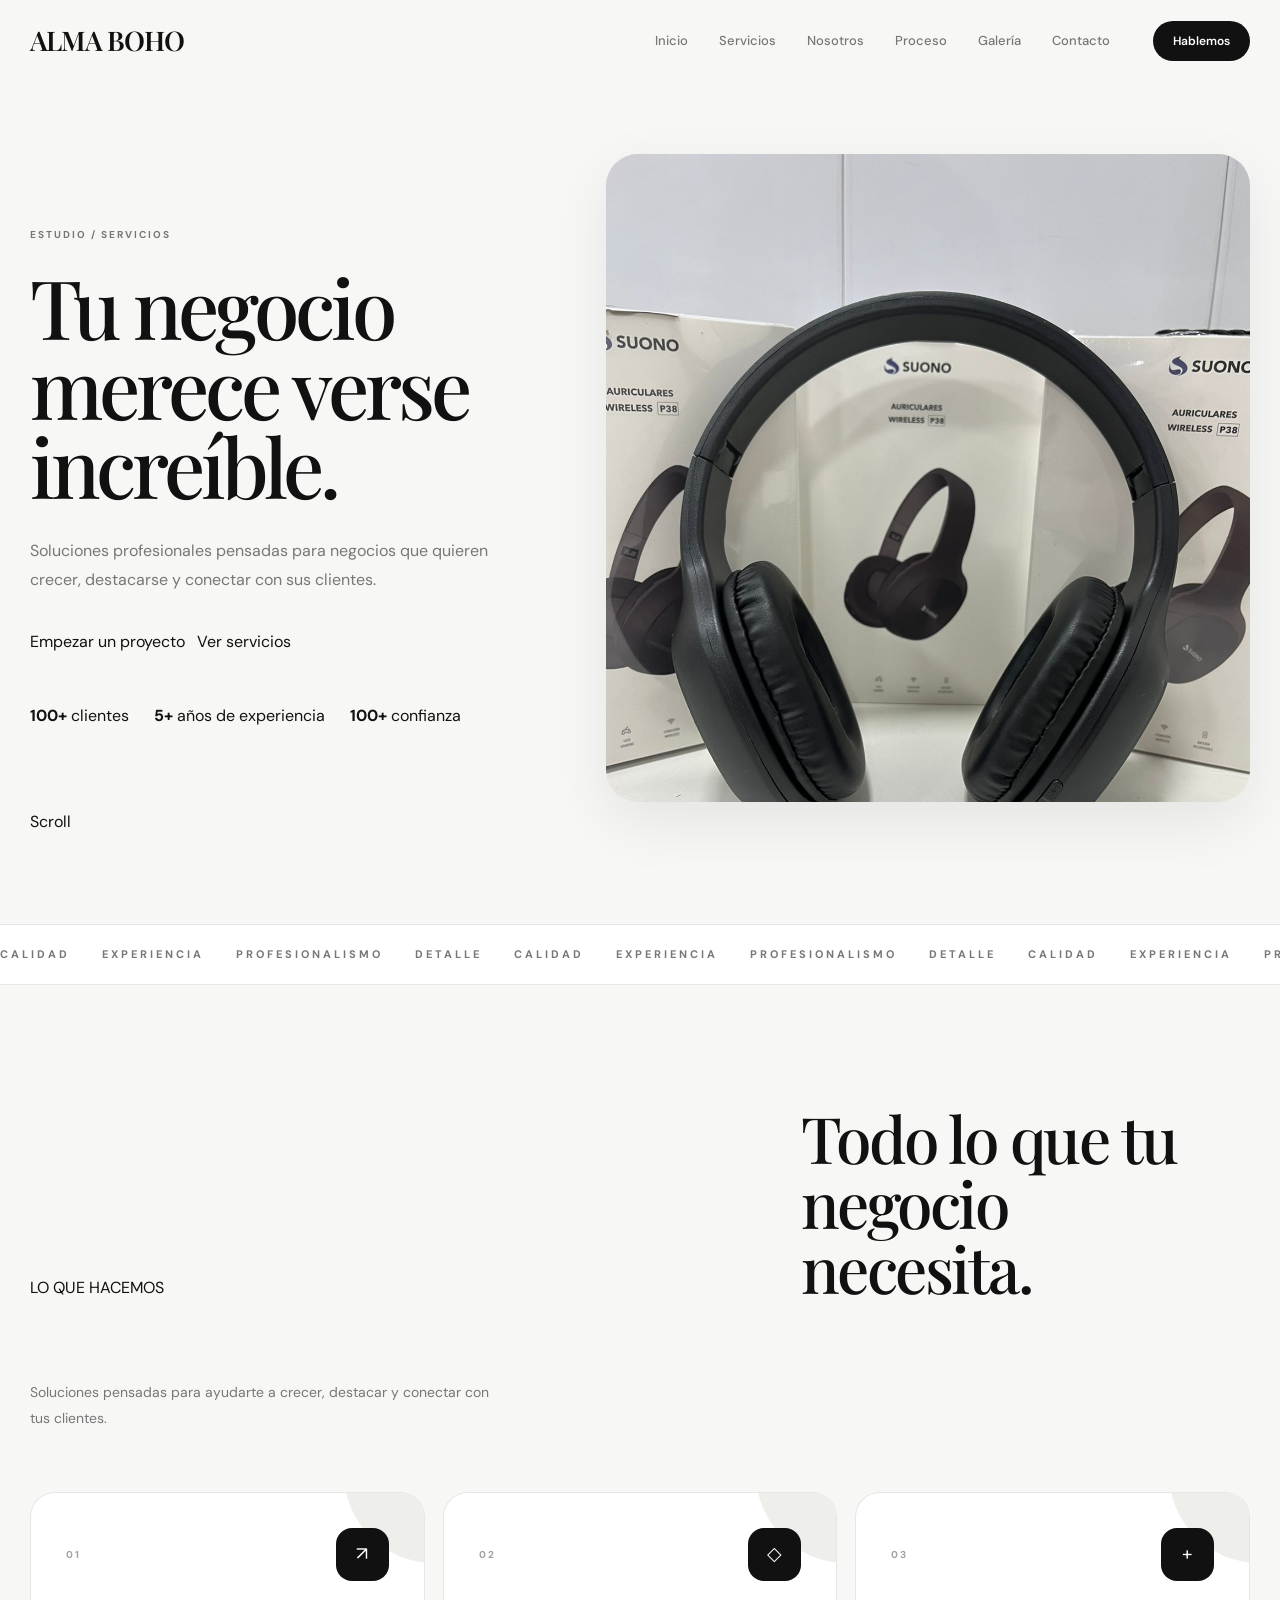
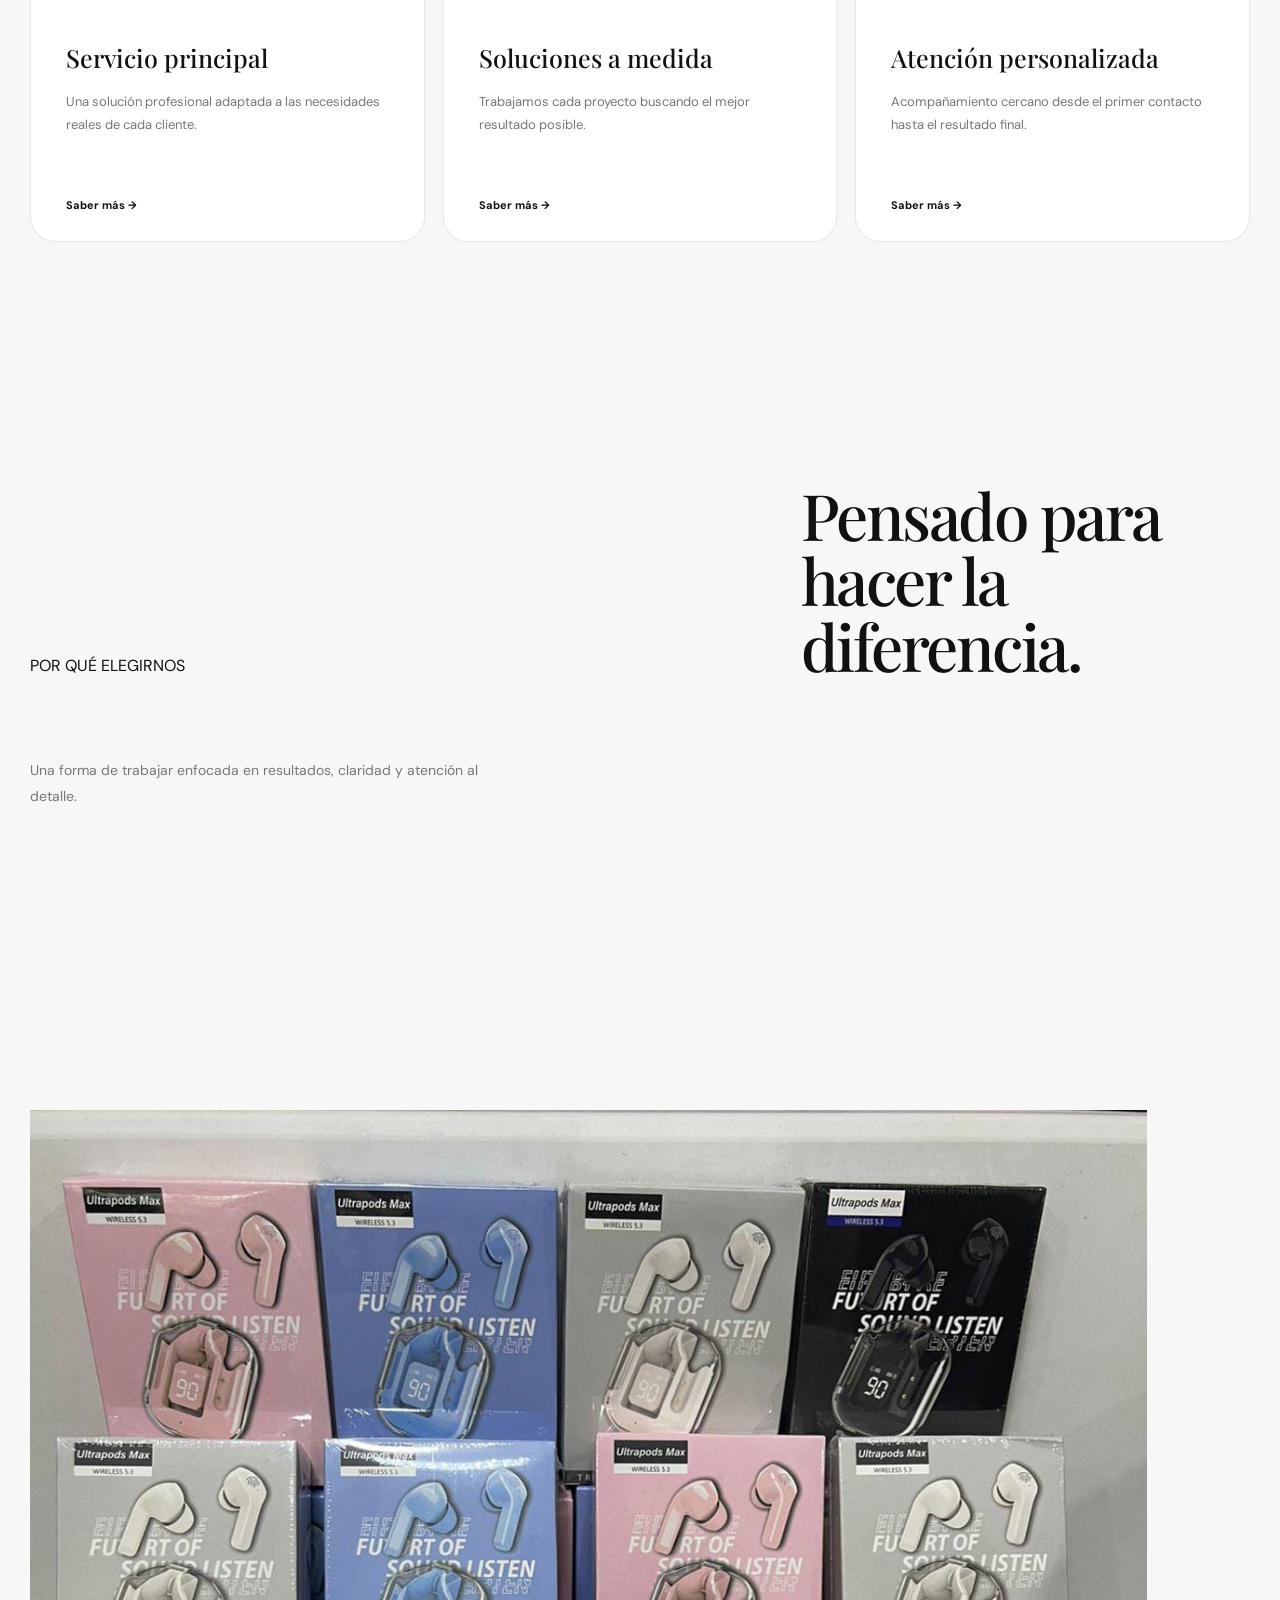
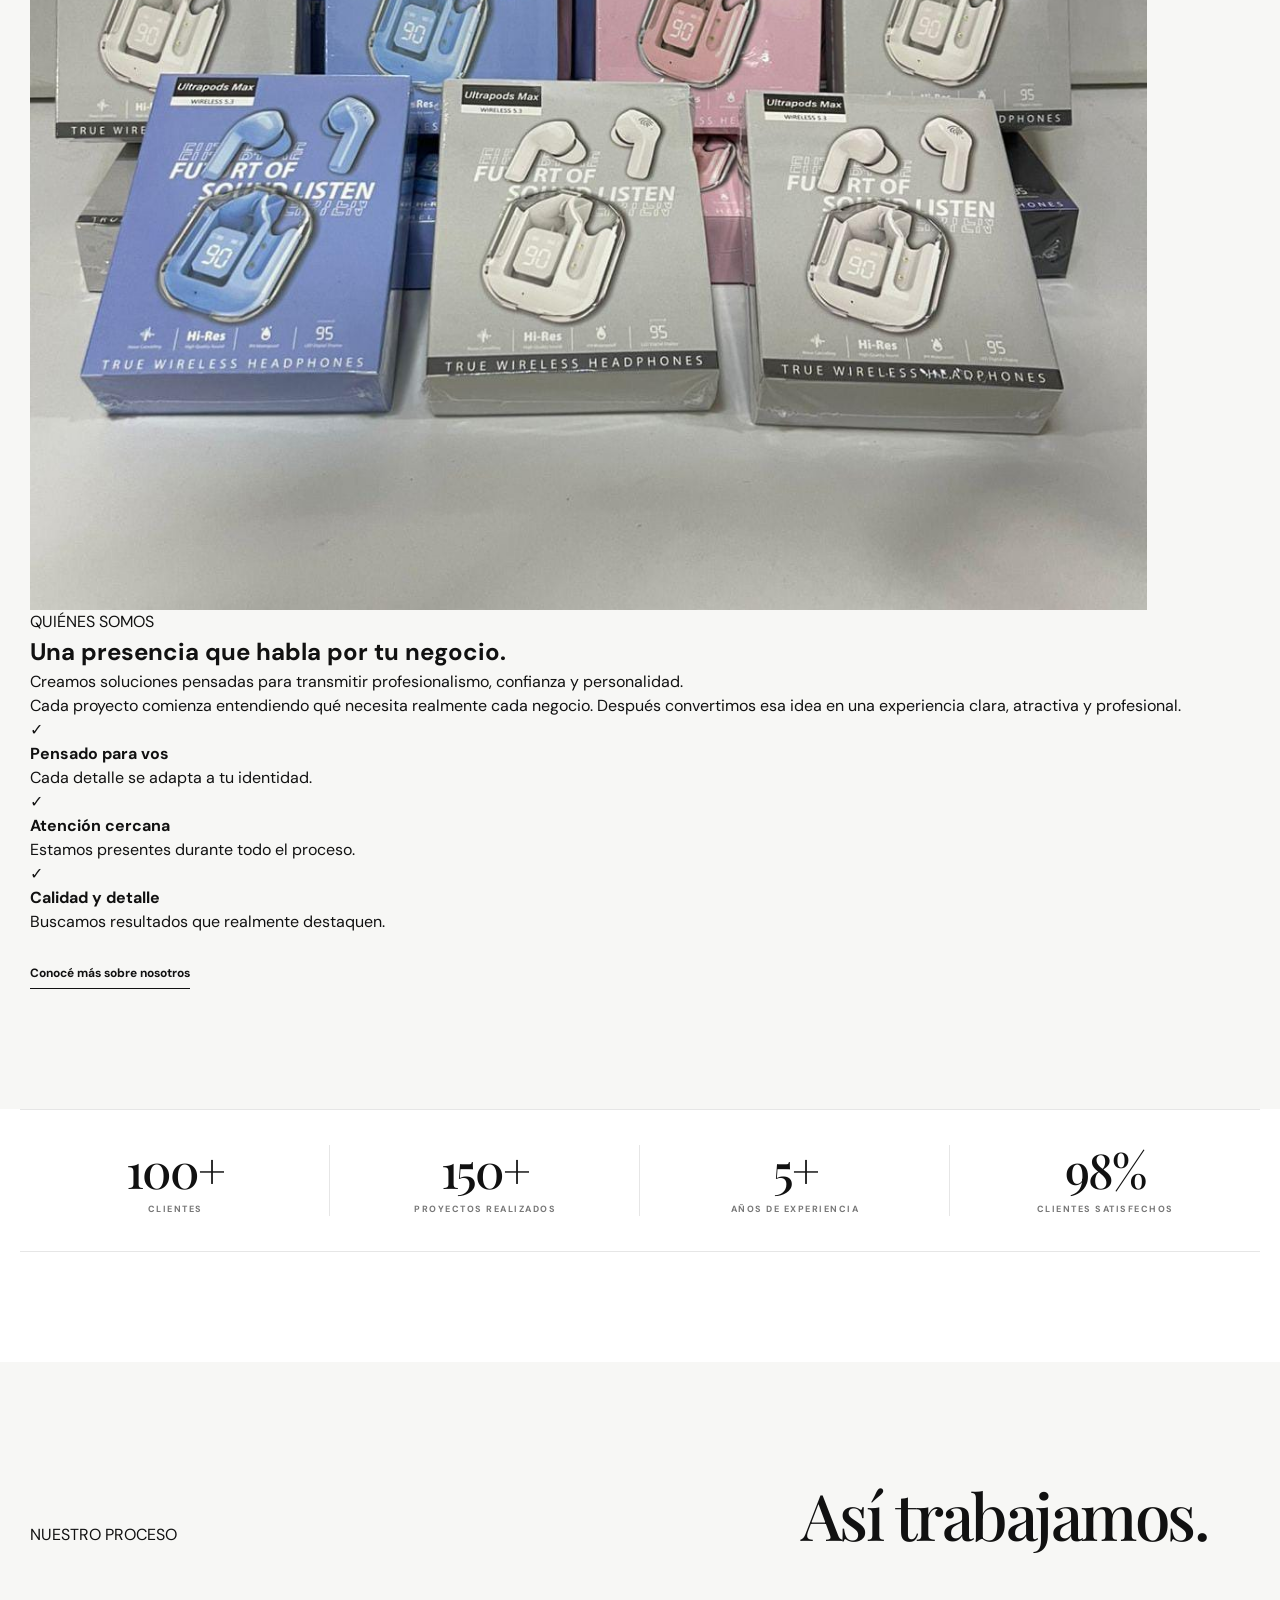
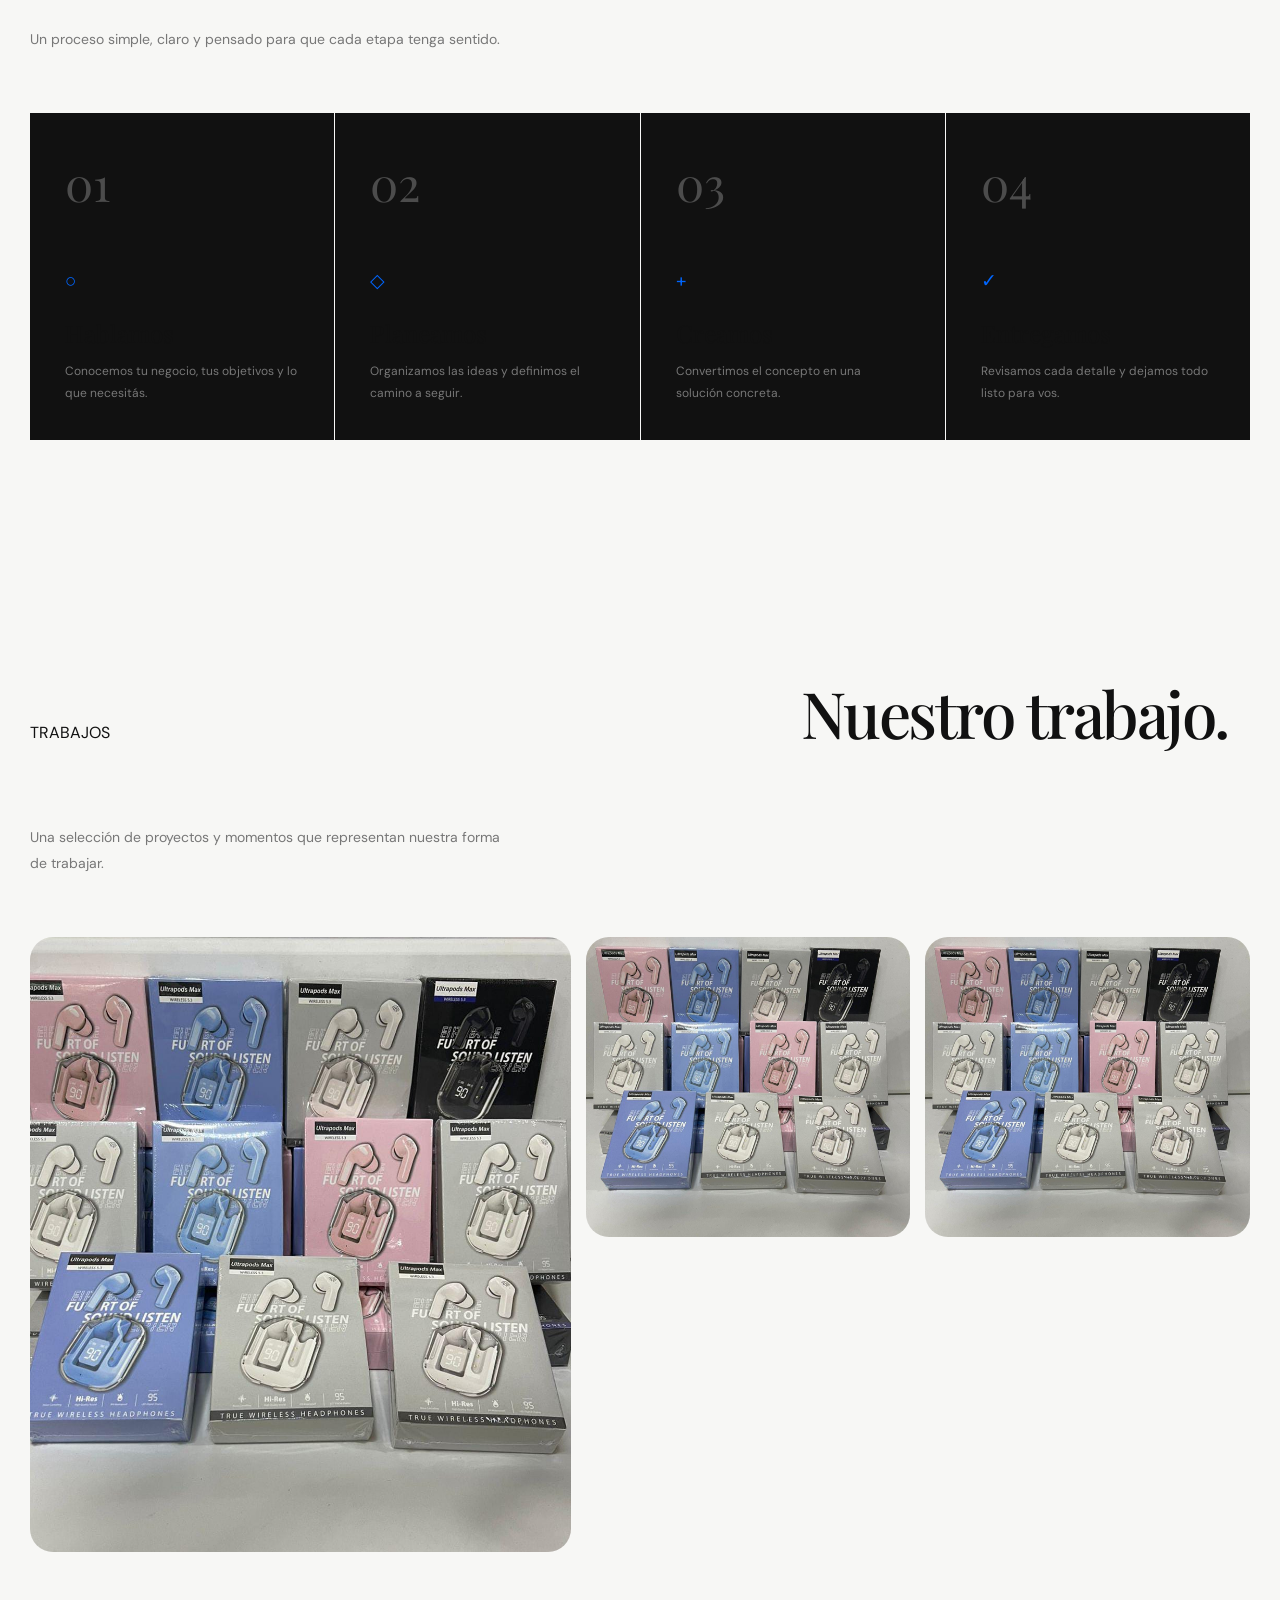
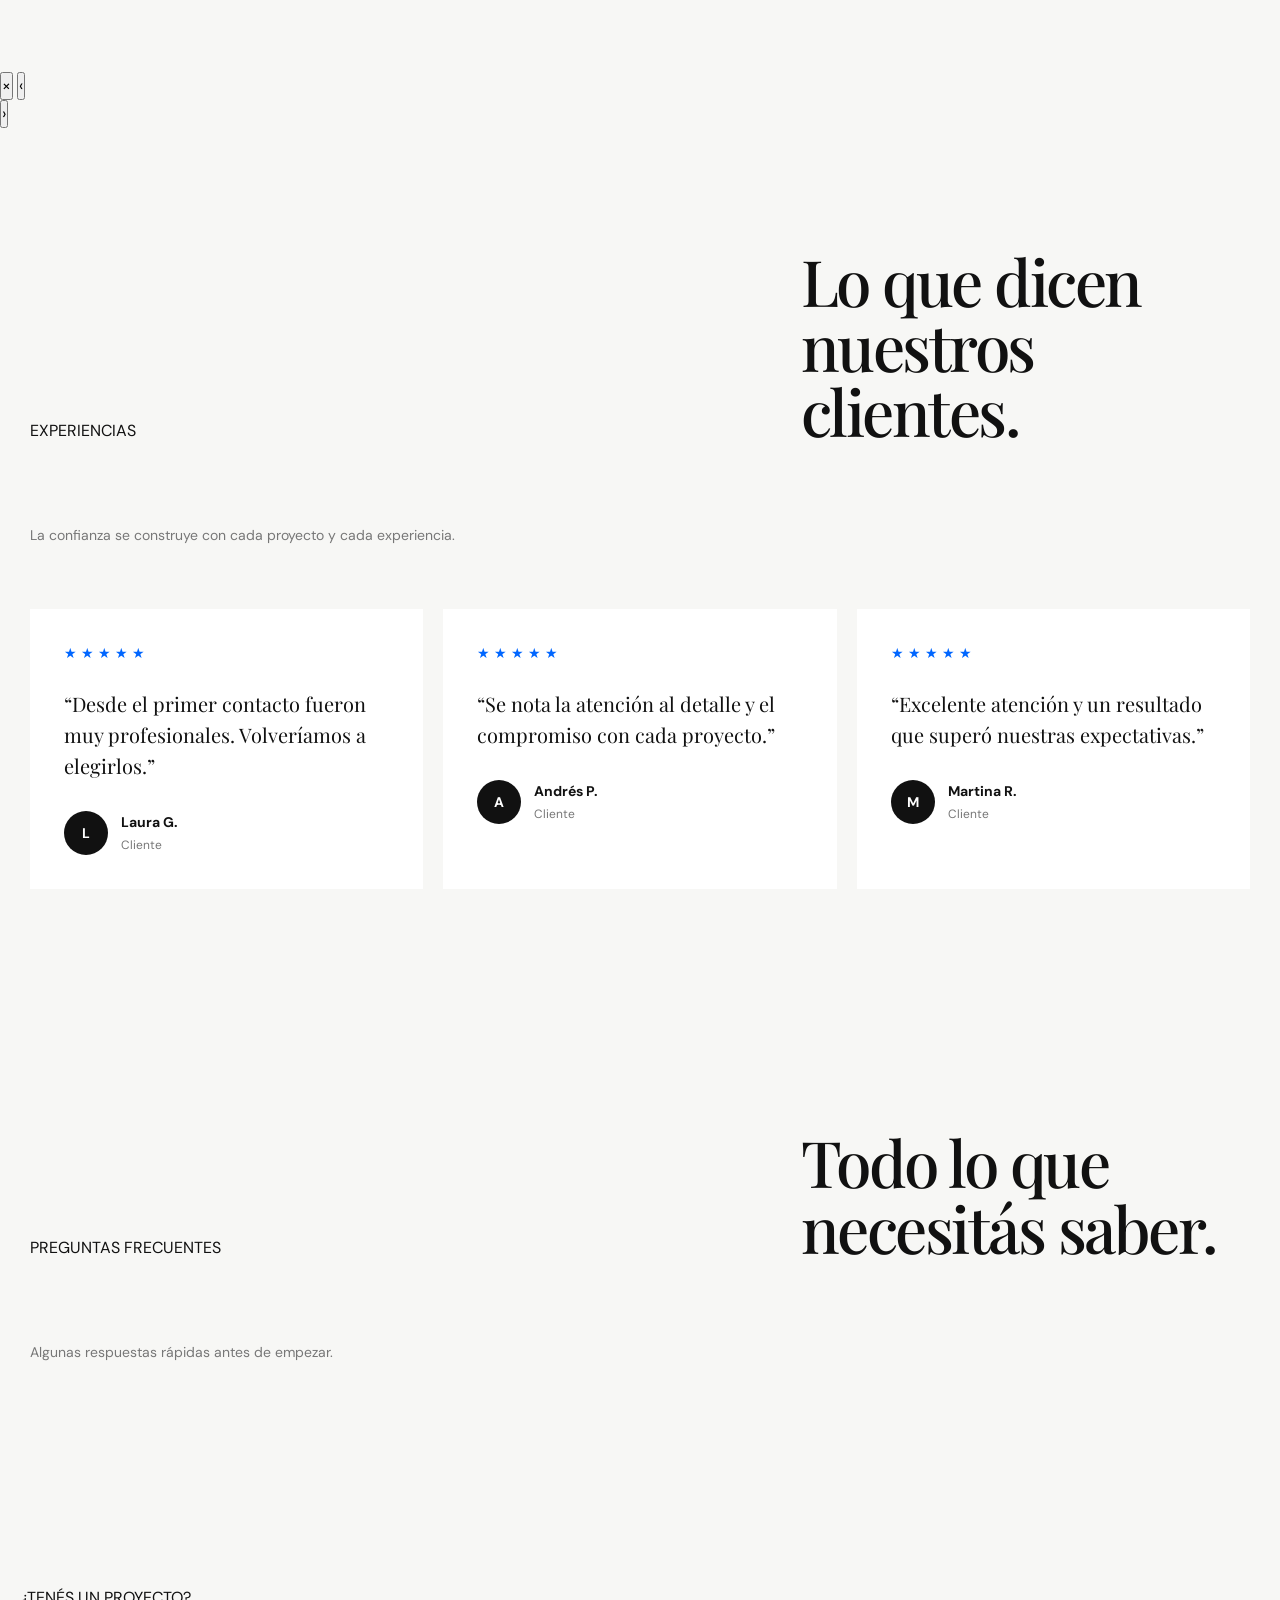
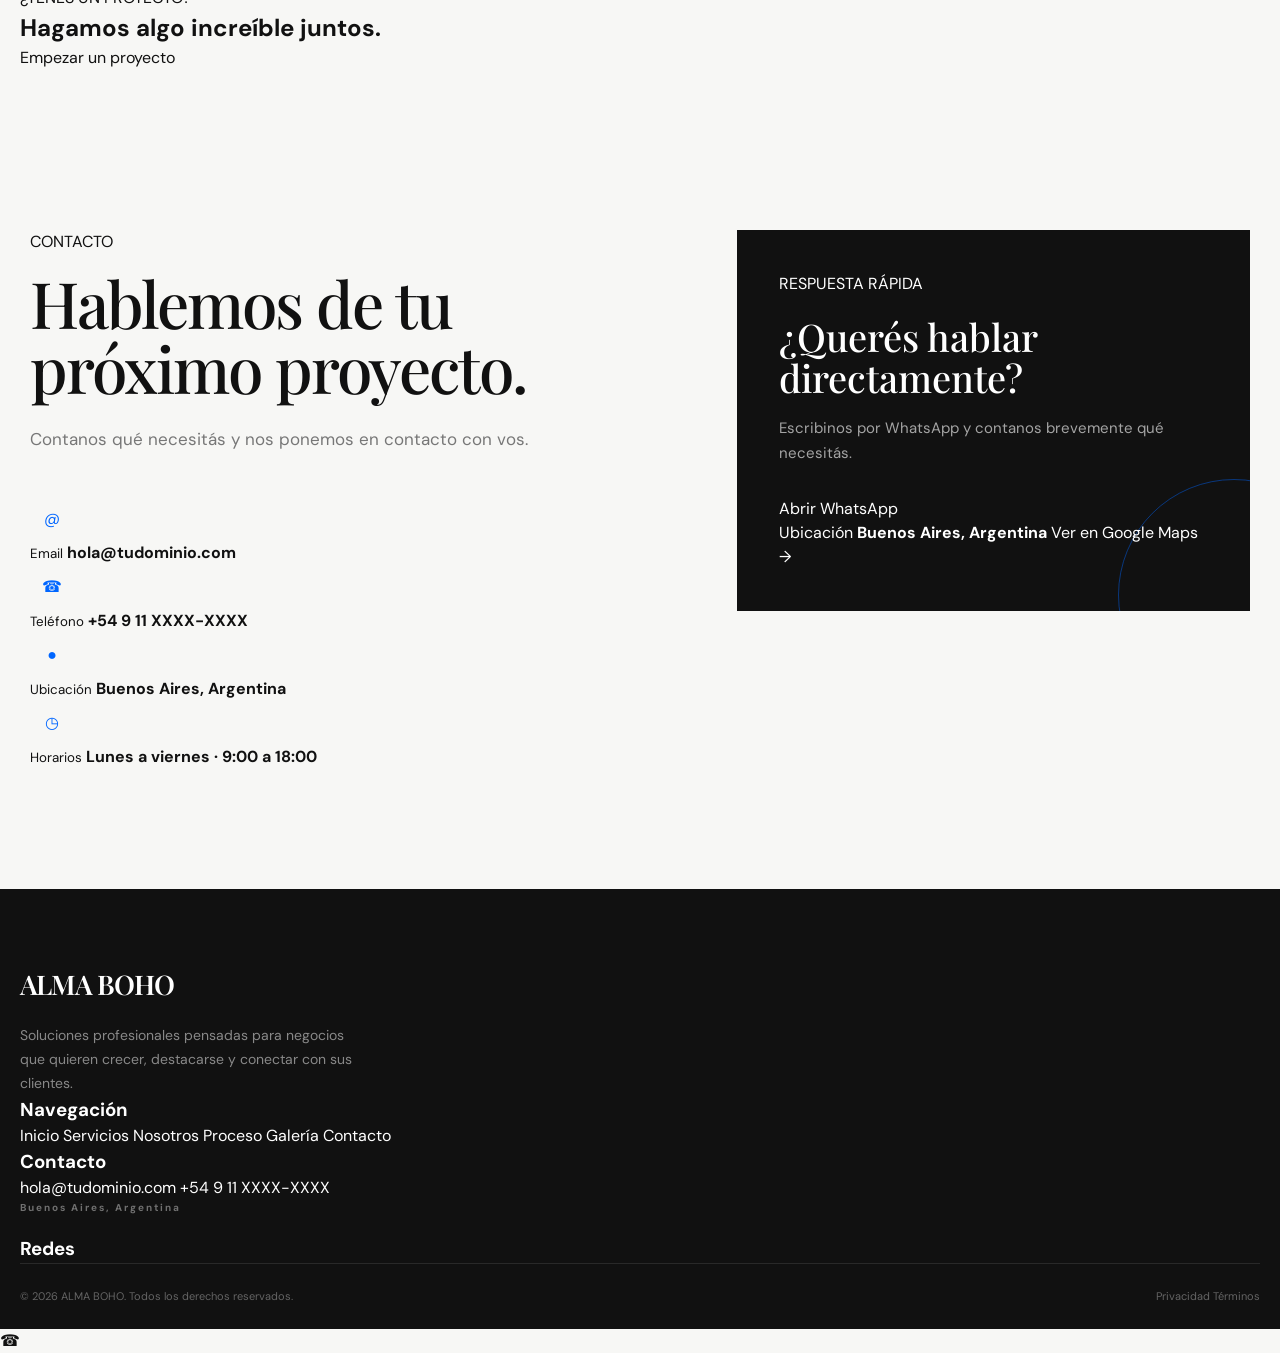
==== commit 9c29cf8f: "Update print statement from 'Hello' to 'Goodbye'" ====
--- a/index.html
+++ b/index.html
@@ -3,6 +3,10 @@
 
 <head>
 
+    <!-- =====================================================
+         CONFIGURACIÓN BÁSICA
+    ====================================================== -->
+
     <meta charset="UTF-8">
 
     <meta
@@ -10,7 +14,10 @@
         content="width=device-width, initial-scale=1.0"
     >
 
-    <title>NOMBRE.</title>
+    <meta
+        name="theme-color"
+        content="#111111"
+    >
 
     <meta
         name="description"
@@ -18,9 +25,36 @@
     >
 
     <meta
-        name="theme-color"
-        content="#111111"
-    >
+        name="robots"
+        content="index, follow"
+    >
+
+    <meta
+        name="author"
+        content=""
+    >
+
+    <meta
+        name="format-detection"
+        content="telephone=no"
+    >
+
+    <title>NOMBRE DEL NEGOCIO</title>
+
+
+    <!-- =====================================================
+         CANONICAL
+    ====================================================== -->
+
+    <link
+        rel="canonical"
+        href=""
+    >
+
+
+    <!-- =====================================================
+         OPEN GRAPH
+    ====================================================== -->
 
     <meta
         property="og:type"
@@ -29,7 +63,7 @@
 
     <meta
         property="og:title"
-        content="NOMBRE."
+        content="NOMBRE DEL NEGOCIO"
     >
 
     <meta
@@ -41,6 +75,67 @@
         property="og:image"
         content="img/IMG-20260503-WA0083.jpg"
     >
+
+    <meta
+        property="og:url"
+        content=""
+    >
+
+    <meta
+        property="og:locale"
+        content="es_AR"
+    >
+
+    <meta
+        property="og:site_name"
+        content="NOMBRE DEL NEGOCIO"
+    >
+
+
+    <!-- =====================================================
+         TWITTER / X
+    ====================================================== -->
+
+    <meta
+        name="twitter:card"
+        content="summary_large_image"
+    >
+
+    <meta
+        name="twitter:title"
+        content="NOMBRE DEL NEGOCIO"
+    >
+
+    <meta
+        name="twitter:description"
+        content="Tu negocio merece verse increíble."
+    >
+
+    <meta
+        name="twitter:image"
+        content="img/IMG-20260503-WA0083.jpg"
+    >
+
+
+    <!-- =====================================================
+         FAVICON
+    ====================================================== -->
+
+    <link
+        rel="icon"
+        type="image/png"
+        href="img/favicon.png"
+    >
+
+    <link
+        rel="apple-touch-icon"
+        href="img/favicon.png"
+    >
+
+
+    <!-- =====================================================
+         FUENTES
+    ====================================================== -->
 
     <link
         rel="preconnect"
@@ -54,1021 +149,1396 @@
     >
 
     <link
-        href="https://fonts.googleapis.com/css2?family=DM+Sans:wght@400;500;600;700&family=Playfair+Display:ital,wght@0,500;0,600;0,700;1,500;1,600&display=swap"
+        href="https://fonts.googleapis.com/css2?family=DM+Sans:wght@400;500;600;700&family=Playfair+Display:wght@500;600;700&display=swap"
         rel="stylesheet"
     >
+
+
+    <!-- =====================================================
+         CSS
+    ====================================================== -->
 
     <link
         rel="stylesheet"
         href="estilo.css"
     >
 
+
+    <!-- =====================================================
+         DATOS ESTRUCTURADOS
+    ====================================================== -->
+
+    <script
+        type="application/ld+json"
+        id="structured-data"
+    >
+    {
+        "@context": "https://schema.org",
+        "@type": "LocalBusiness",
+        "name": "NOMBRE DEL NEGOCIO",
+        "description": "Tu negocio merece verse increíble.",
+        "url": "",
+        "telephone": "",
+        "email": "",
+        "image": "",
+        "address": {
+            "@type": "PostalAddress",
+            "addressLocality": "Buenos Aires",
+            "addressCountry": "AR"
+        }
+    }
+    </script>
+
 </head>
 
 
 <body>
 
-<div
-    class="scroll-progress"
-    aria-hidden="true"
-></div>
-
-
-<!-- =====================================================
-     HEADER
-====================================================== -->
-
-<header class="header">
-
-    <div class="container header-inner">
-
-        <a
-            href="#inicio"
-            class="logo"
-            aria-label="Inicio"
-        >
-            <span data-negocio>
-                NOMBRE.
-            </span>
-        </a>
-
-
-        <nav
-            class="nav"
-            aria-label="Navegación principal"
-        >
-
-            <a href="#inicio">Inicio</a>
-
-            <a href="#servicios">Servicios</a>
-
-            <a href="#nosotros">Nosotros</a>
-
-            <a href="#proceso">Proceso</a>
-
-            <a href="#galeria">Galería</a>
-
-            <a href="#contacto">Contacto</a>
-
-        </nav>
-
-
-        <a
-            href="#contacto"
-            class="header-cta"
-        >
-            <span data-boton="header">
-                Hablemos
-            </span>
-
-            <span>↗</span>
-        </a>
-
-
-        <button
-            class="menu-btn"
-            type="button"
-            aria-label="Abrir menú"
-            aria-expanded="false"
-        >
-
-            <span></span>
-            <span></span>
-
-        </button>
-
-    </div>
-
-</header>
-
-
-<main>
-
-
-<!-- =====================================================
-     HERO
-====================================================== -->
-
-<section
-    class="hero"
-    id="inicio"
->
-
-    <div class="container hero-grid">
-
-        <div class="hero-content reveal">
-
-            <div class="hero-kicker">
-
-                <span class="hero-kicker-dot"></span>
-
-                <span data-categoria>
-                    SERVICIOS PROFESIONALES
-                </span>
-
-            </div>
-
-
-            <h1 data-slogan>
-                Tu negocio merece verse increíble.
-            </h1>
-
-
-            <p
-                class="hero-description"
-                data-mensaje-hero
-            >
-                Creamos experiencias que hacen que tu negocio
-                se vea tan bien como el trabajo que hacés.
-            </p>
-
-
-            <div class="hero-actions">
-
-                <a
-                    href="#contacto"
-                    class="btn btn-dark"
-                >
-
-                    <span data-boton="heroPrincipal">
-                        Empezar un proyecto
-                    </span>
-
-                    <span>↗</span>
-
-                </a>
-
-
-                <a
-                    href="#servicios"
-                    class="btn btn-outline"
-                >
-
-                    <span data-boton="heroSecundario">
-                        Ver servicios
-                    </span>
-
-                    <span>↓</span>
-
-                </a>
-
-            </div>
-
-
-            <div class="hero-meta">
-
-                <div class="hero-meta-item">
-
-                    <strong data-hero-estadistica="clientes">
-                        100+
-                    </strong>
-
-                    <span>
-                        Clientes satisfechos
-                    </span>
-
-                </div>
-
-
-                <div class="hero-meta-line"></div>
-
-
-                <div class="hero-meta-item">
-
-                    <strong data-hero-estadistica="experiencia">
-                        5+
-                    </strong>
-
-                    <span>
-                        Años de experiencia
-                    </span>
-
-                </div>
-
-            </div>
-
-        </div>
-
-
-        <div class="hero-image-wrapper reveal">
-
-            <div class="hero-image">
-
-                <img
-                    src="img/IMG-20260503-WA0087.jpg"
-                    data-imagen="principal"
-                    alt="Imagen principal del negocio"
-                    loading="eager"
-                >
-
-            </div>
-
-
-            <div class="hero-badge">
-
-                <strong data-hero-badge>
-                    100+
-                </strong>
-
-                <span>
-                    Clientes<br>
-                    satisfechos
-                </span>
-
-            </div>
-
-
-            <div class="hero-image-caption">
-
-                <span>01</span>
-
-                <span data-etiqueta-hero>
-                    ESTUDIO / SERVICIOS
-                </span>
-
-            </div>
-
-        </div>
-
-    </div>
-
-
-    <div class="hero-scroll">
-
-        <span>
-            Scroll para descubrir
-        </span>
-
-        <span>↓</span>
-
-    </div>
-
-</section>
-
-
-<!-- =====================================================
-     MARQUEE
-====================================================== -->
-
-<section
-    class="marquee"
-    aria-label="Especialidades"
->
+
+    <!-- =====================================================
+         BARRA DE PROGRESO
+    ====================================================== -->
 
     <div
-        class="marquee-track"
-        data-marquee
-    >
-
-        <span>CALIDAD</span>
-        <i>✦</i>
-
-        <span>EXPERIENCIA</span>
-        <i>✦</i>
-
-        <span>PROFESIONALISMO</span>
-        <i>✦</i>
-
-        <span>DETALLE</span>
-        <i>✦</i>
-
-        <span>CALIDAD</span>
-        <i>✦</i>
-
-        <span>EXPERIENCIA</span>
-        <i>✦</i>
-
-        <span>PROFESIONALISMO</span>
-        <i>✦</i>
-
-        <span>DETALLE</span>
-        <i>✦</i>
-
-    </div>
-
-</section>
-
-
-<!-- =====================================================
-     SERVICIOS
-====================================================== -->
-
-<section
-    class="section services"
-    id="servicios"
->
-
-    <div class="container">
-
-        <div class="section-heading reveal">
-
-            <div>
-
-                <span
-                    class="eyebrow"
-                    data-texto="serviciosEtiqueta"
-                >
-                    LO QUE HACEMOS
-                </span>
-
-                <h2 data-texto="tituloServicios">
-                    Todo lo que tu negocio necesita.
-                </h2>
-
-            </div>
-
-
-            <p data-texto="subtituloServicios">
-                Soluciones pensadas para ayudarte a crecer,
-                destacar y conectar con tus clientes.
-            </p>
-
-        </div>
-
-
-        <div
-            class="services-grid"
-            data-servicios
-        ></div>
-
-    </div>
-
-</section>
-
-
-<!-- =====================================================
-     NOSOTROS
-====================================================== -->
-
-<section
-    class="section featured"
-    id="nosotros"
->
-
-    <div class="container featured-grid">
-
-        <div class="featured-image reveal">
-
-            <div class="featured-image-frame">
-
-                <img
-                    src="img/IMG-20260503-WA0083.jpg"
-                    data-imagen="nosotros"
-                    alt="Nuestro trabajo"
-                    loading="lazy"
-                >
-
-            </div>
-
-
-            <div class="featured-label">
-
-                <span>02</span>
-
-                <strong>
-                    SOBRE NOSOTROS
-                </strong>
-
-            </div>
-
-        </div>
-
-
-        <div class="featured-content reveal">
-
-            <span
-                class="eyebrow"
-                data-texto="nosotrosEtiqueta"
-            >
-                QUIÉNES SOMOS
-            </span>
-
-
-            <h2 data-texto="tituloNosotros">
-                Una presencia que habla por tu negocio.
-            </h2>
-
-
-            <p data-texto="nosotrosTexto1">
-                Creamos soluciones pensadas para transmitir
-                profesionalismo, confianza y personalidad.
-            </p>
-
-
-            <p data-texto="nosotrosTexto2">
-                Cada proyecto comienza entendiendo qué necesita
-                realmente cada negocio. Después convertimos esa
-                idea en una experiencia clara, atractiva y profesional.
-            </p>
-
-
-            <div class="featured-points">
-
-
-                <div class="featured-point">
-
-                    <span>01</span>
-
-                    <div>
-
-                        <strong data-texto="nosotrosPunto1Titulo">
-                            Pensado para vos
-                        </strong>
-
-                        <p data-texto="nosotrosPunto1Texto">
-                            Cada detalle se adapta a tu identidad.
-                        </p>
-
-                    </div>
-
-                </div>
-
-
-                <div class="featured-point">
-
-                    <span>02</span>
-
-                    <div>
-
-                        <strong data-texto="nosotrosPunto2Titulo">
-                            Atención cercana
-                        </strong>
-
-                        <p data-texto="nosotrosPunto2Texto">
-                            Estamos presentes durante todo el proceso.
-                        </p>
-
-                    </div>
-
-                </div>
-
-
-                <div class="featured-point">
-
-                    <span>03</span>
-
-                    <div>
-
-                        <strong data-texto="nosotrosPunto3Titulo">
-                            Calidad y detalle
-                        </strong>
-
-                        <p data-texto="nosotrosPunto3Texto">
-                            Buscamos resultados que realmente destaquen.
-                        </p>
-
-                    </div>
-
-                </div>
-
-            </div>
-
-
-            <a
-                href="#contacto"
-                class="text-link"
-            >
-
-                <span data-boton="nosotros">
-                    Conocé más sobre nosotros
-                </span>
-
-                <span>↗</span>
-
-            </a>
-
-        </div>
-
-    </div>
-
-</section>
-
-
-<!-- =====================================================
-     ESTADÍSTICAS
-====================================================== -->
-
-<section class="section stats-section">
-
-    <div
-        class="container stats-grid"
-        data-estadisticas
+        class="scroll-progress"
+        aria-hidden="true"
     ></div>
 
-</section>
-
-
-<!-- =====================================================
-     PROCESO
-====================================================== -->
-
-<section
-    class="section process"
-    id="proceso"
->
-
-    <div class="container">
-
-        <div class="section-heading section-heading-light reveal">
-
-            <div>
-
-                <span class="eyebrow">
-                    <span data-texto="procesoEtiqueta">
-                        NUESTRO PROCESO
-                    </span>
-                </span>
-
-                <h2 data-texto="tituloProceso">
-                    Así trabajamos.
-                </h2>
-
-            </div>
-
-
-            <p data-texto="subtituloProceso">
-                Un proceso simple, claro y pensado para que
-                cada etapa tenga sentido.
-            </p>
-
-        </div>
-
-
-        <div
-            class="process-grid"
-            data-proceso
-        ></div>
-
-    </div>
-
-</section>
-
-
-<!-- =====================================================
-     GALERÍA
-====================================================== -->
-
-<section
-    class="section gallery"
-    id="galeria"
->
-
-    <div class="container">
-
-        <div class="section-heading reveal">
-
-            <div>
-
-                <span
-                    class="eyebrow"
-                    data-texto="galeriaEtiqueta"
-                >
-                    TRABAJOS
-                </span>
-
-                <h2 data-texto="tituloGaleria">
-                    Nuestro trabajo.
-                </h2>
-
-            </div>
-
-
-            <p data-texto="subtituloGaleria">
-                Una selección de proyectos y momentos que
-                representan nuestra forma de trabajar.
-            </p>
-
-        </div>
-
-
-        <div
-            class="gallery-grid"
-            data-galeria
-        ></div>
-
-    </div>
-
-</section>
-
-
-<!-- =====================================================
-     TESTIMONIOS
-====================================================== -->
-
-<section class="section testimonials">
-
-    <div class="container">
-
-        <div class="section-heading reveal">
-
-            <div>
-
-                <span
-                    class="eyebrow"
-                    data-texto="testimoniosEtiqueta"
-                >
-                    EXPERIENCIAS
-                </span>
-
-                <h2 data-texto="tituloTestimonios">
-                    Lo que dicen nuestros clientes.
-                </h2>
-
-            </div>
-
-
-            <p data-texto="subtituloTestimonios">
-                La confianza se construye con cada proyecto
-                y cada experiencia.
-            </p>
-
-        </div>
-
-
-        <div
-            class="testimonials-grid"
-            data-testimonios
-        ></div>
-
-    </div>
-
-</section>
-
-
-<!-- =====================================================
-     CTA
-====================================================== -->
-
-<section class="section cta-section">
-
-    <div class="container">
-
-        <div class="cta reveal">
-
-            <div>
-
-                <span
-                    class="eyebrow"
-                    data-texto="ctaEtiqueta"
-                >
-                    ¿TENÉS UN PROYECTO?
-                </span>
-
-                <h2 data-texto="tituloCta">
-                    Hagamos algo increíble juntos.
-                </h2>
-
-            </div>
-
-
-            <a
-                href="#contacto"
-                class="btn btn-light"
-            >
-
-                <span data-texto="botonCta">
-                    Empezar un proyecto
-                </span>
-
-                <span>↗</span>
-
-            </a>
-
-        </div>
-
-    </div>
-
-</section>
-
-
-<!-- =====================================================
-     CONTACTO
-====================================================== -->
-
-<section
-    class="section contact"
-    id="contacto"
->
-
-    <div class="container contact-grid">
-
-
-        <div class="contact-content reveal">
-
-            <span
-                class="eyebrow"
-                data-texto="contactoEtiqueta"
-            >
-                CONTACTO
-            </span>
-
-
-            <h2 data-texto="tituloContacto">
-                Hablemos de tu próximo proyecto.
-            </h2>
-
-
-            <p data-texto="textoContacto">
-                Contanos qué necesitás y nos ponemos en
-                contacto con vos.
-            </p>
-
-
-            <div class="contact-details">
-
-
-                <a
-                    href="#"
-                    data-email
-                    class="contact-detail"
-                >
-
-                    <span class="contact-icon">
-                        @
-                    </span>
-
-                    <div>
-
-                        <small>Email</small>
-
-                        <strong>
-                            hola@tudominio.com
-                        </strong>
-
-                    </div>
-
-                </a>
-
-
-                <a
-                    href="#"
-                    data-telefono
-                    class="contact-detail"
-                >
-
-                    <span class="contact-icon">
-                        ☎
-                    </span>
-
-                    <div>
-
-                        <small>Teléfono</small>
-
-                        <strong>
-                            +54 9 11 XXXX-XXXX
-                        </strong>
-
-                    </div>
-
-                </a>
-
-
-                <div class="contact-detail">
-
-                    <span class="contact-icon">
-                        ◉
-                    </span>
-
-                    <div>
-
-                        <small>Ubicación</small>
-
-                        <strong data-ciudad>
-                            Buenos Aires, Argentina
-                        </strong>
-
-                    </div>
-
-                </div>
-
-
-                <div class="contact-detail">
-
-                    <span class="contact-icon">
-                        ◷
-                    </span>
-
-                    <div>
-
-                        <small>Horarios</small>
-
-                        <strong data-horario>
-                            Lunes a viernes · 9:00 a 18:00
-                        </strong>
-
-                    </div>
-
-                </div>
-
-            </div>
-
-        </div>
-
-
-        <div class="contact-card reveal">
-
-            <span
-                class="contact-card-label"
-                data-texto="contactoCardEtiqueta"
-            >
-                RESPUESTA RÁPIDA
-            </span>
-
-
-            <h3 data-texto="contactoCardTitulo">
-                ¿Querés hablar directamente?
-            </h3>
-
-
-            <p data-texto="contactoCardTexto">
-                Escribinos por WhatsApp y contanos
-                brevemente qué necesitás.
-            </p>
-
-
-            <a
-                href="#"
-                data-whatsapp
-                class="contact-whatsapp"
-                target="_blank"
-                rel="noopener"
-            >
-
-                <span data-texto="contactoBoton">
-                    Abrir WhatsApp
-                </span>
-
-                <strong>↗</strong>
-
-            </a>
-
-        </div>
-
-    </div>
-
-</section>
-
-
-</main>
-
-
-<!-- =====================================================
-     FOOTER
-====================================================== -->
-
-<footer class="footer">
-
-    <div class="container footer-grid">
-
-
-        <div class="footer-brand">
+
+    <!-- =====================================================
+         HEADER
+    ====================================================== -->
+
+    <header class="header">
+
+        <div class="container header-inner">
+
+
+            <!-- LOGO -->
 
             <a
                 href="#inicio"
                 class="logo"
+                aria-label="Ir al inicio"
             >
 
                 <span data-negocio>
-                    NOMBRE.
+                    NOMBRE
                 </span>
 
             </a>
 
 
-            <p data-descripcion>
-                Soluciones profesionales pensadas para negocios
-                que quieren crecer y destacarse.
-            </p>
+            <!-- NAVEGACIÓN -->
+
+            <nav
+                class="nav"
+                id="main-navigation"
+                aria-label="Navegación principal"
+            >
+
+                <a href="#inicio">
+                    Inicio
+                </a>
+
+                <a href="#servicios">
+                    Servicios
+                </a>
+
+                <a href="#nosotros">
+                    Nosotros
+                </a>
+
+                <a href="#proceso">
+                    Proceso
+                </a>
+
+                <a href="#galeria">
+                    Galería
+                </a>
+
+                <a href="#contacto">
+                    Contacto
+                </a>
+
+            </nav>
+
+
+            <!-- CTA HEADER -->
+
+            <a
+                href="#contacto"
+                class="header-cta boton"
+                data-boton="header"
+            >
+                Hablemos
+            </a>
+
+
+            <!-- MENÚ MÓVIL -->
+
+            <button
+                class="menu-btn"
+                type="button"
+                aria-label="Abrir menú"
+                aria-expanded="false"
+                aria-controls="main-navigation"
+            >
+
+                <span></span>
+                <span></span>
+                <span></span>
+
+            </button>
 
         </div>
 
-
-        <div class="footer-column">
-
-            <span>NAVEGACIÓN</span>
-
-            <div class="footer-links">
-
-                <a href="#inicio">Inicio</a>
-
-                <a href="#servicios">Servicios</a>
-
-                <a href="#nosotros">Nosotros</a>
-
-                <a href="#proceso">Proceso</a>
-
-                <a href="#galeria">Galería</a>
-
-                <a href="#contacto">Contacto</a>
+    </header>
+
+
+    <!-- =====================================================
+         CONTENIDO PRINCIPAL
+    ====================================================== -->
+
+    <main id="main-content">
+
+
+        <!-- =================================================
+             HERO
+        ================================================== -->
+
+        <section
+            class="hero"
+            id="inicio"
+            aria-labelledby="hero-title"
+        >
+
+            <div class="container hero-grid">
+
+
+                <!-- TEXTO HERO -->
+
+                <div class="hero-content reveal">
+
+                    <span
+                        class="hero-kicker"
+                        data-etiqueta-hero
+                    >
+                        ESTUDIO / SERVICIOS
+                    </span>
+
+
+                    <h1 id="hero-title">
+
+                        <span data-slogan>
+                            Tu negocio merece verse increíble.
+                        </span>
+
+                    </h1>
+
+
+                    <p
+                        class="hero-description"
+                        data-descripcion
+                    >
+                        Soluciones profesionales pensadas para negocios
+                        que quieren crecer, destacarse y conectar con
+                        sus clientes.
+                    </p>
+
+
+                    <div class="hero-actions">
+
+                        <a
+                            href="#contacto"
+                            class="boton boton-primary"
+                            data-boton="heroPrincipal"
+                        >
+                            Empezar un proyecto
+                        </a>
+
+                        <a
+                            href="#servicios"
+                            class="boton boton-secondary"
+                            data-boton="heroSecundario"
+                        >
+                            Ver servicios
+                        </a>
+
+                    </div>
+
+
+                    <!-- ESTADÍSTICAS HERO -->
+
+                    <div class="hero-meta">
+
+                        <div class="hero-stat">
+
+                            <strong
+                                data-hero-estadistica="clientes"
+                            >
+                                100+
+                            </strong>
+
+                            <span>
+                                clientes
+                            </span>
+
+                        </div>
+
+
+                        <div class="hero-stat">
+
+                            <strong
+                                data-hero-estadistica="experiencia"
+                            >
+                                5+
+                            </strong>
+
+                            <span>
+                                años de experiencia
+                            </span>
+
+                        </div>
+
+
+                        <div class="hero-stat">
+
+                            <strong>
+                                <span data-hero-badge>
+                                    100+
+                                </span>
+                            </strong>
+
+                            <span>
+                                confianza
+                            </span>
+
+                        </div>
+
+                    </div>
+
+                </div>
+
+
+                <!-- IMAGEN HERO -->
+
+                <div class="hero-image reveal">
+
+                    <div class="hero-image-wrapper">
+
+                        <img
+                            src="img/IMG-20260503-WA0087.jpg"
+                            data-imagen="principal"
+                            alt="Imagen principal del negocio"
+                            width="900"
+                            height="1100"
+                            fetchpriority="high"
+                        >
+
+
+                        <div
+                            class="hero-badge"
+                            aria-hidden="true"
+                        >
+
+                            <span>
+                                <span data-hero-badge>
+                                    100+
+                                </span>
+                            </span>
+
+                            <small>
+                                proyectos
+                            </small>
+
+                        </div>
+
+                    </div>
+
+
+                    <div class="hero-caption">
+
+                        <span data-mensaje-hero>
+                            Creamos experiencias que hacen que tu negocio
+                            se vea tan bien como el trabajo que hacés.
+                        </span>
+
+                    </div>
+
+                </div>
 
             </div>
 
+
+            <!-- INDICADOR DE SCROLL -->
+
+            <a
+                href="#servicios"
+                class="scroll-indicator"
+                aria-label="Desplazarse hacia los servicios"
+            >
+
+                <span>
+                    Scroll
+                </span>
+
+                <span class="scroll-line"></span>
+
+            </a>
+
+        </section>
+
+
+        <!-- =================================================
+             MARQUEE
+        ================================================== -->
+
+        <section
+            class="marquee"
+            aria-label="Características"
+        >
+
+            <div class="marquee-track">
+
+                <span>CALIDAD</span>
+                <span>EXPERIENCIA</span>
+                <span>PROFESIONALISMO</span>
+                <span>DETALLE</span>
+
+                <span>CALIDAD</span>
+                <span>EXPERIENCIA</span>
+                <span>PROFESIONALISMO</span>
+                <span>DETALLE</span>
+
+                <span>CALIDAD</span>
+                <span>EXPERIENCIA</span>
+                <span>PROFESIONALISMO</span>
+                <span>DETALLE</span>
+
+            </div>
+
+        </section>
+
+
+        <!-- =================================================
+             SERVICIOS
+        ================================================== -->
+
+        <section
+            class="section services-section"
+            id="servicios"
+            aria-labelledby="servicios-title"
+        >
+
+            <div class="container">
+
+
+                <div class="section-heading reveal">
+
+                    <span
+                        class="section-eyebrow"
+                        data-texto="serviciosEtiqueta"
+                    >
+                        LO QUE HACEMOS
+                    </span>
+
+                    <h2
+                        id="servicios-title"
+                        data-texto="tituloServicios"
+                    >
+                        Todo lo que tu negocio necesita.
+                    </h2>
+
+                    <p
+                        data-texto="subtituloServicios"
+                    >
+                        Soluciones pensadas para ayudarte a crecer,
+                        destacar y conectar con tus clientes.
+                    </p>
+
+                </div>
+
+
+                <!-- SERVICIOS DINÁMICOS -->
+
+                <div
+                    class="services-grid"
+                    data-servicios
+                ></div>
+
+            </div>
+
+        </section>
+
+
+        <!-- =================================================
+             BENEFICIOS
+        ================================================== -->
+
+        <section
+            class="section benefits-section"
+            id="beneficios"
+            aria-labelledby="beneficios-title"
+        >
+
+            <div class="container">
+
+
+                <div class="section-heading reveal">
+
+                    <span
+                        class="section-eyebrow"
+                        data-texto="beneficiosEtiqueta"
+                    >
+                        POR QUÉ ELEGIRNOS
+                    </span>
+
+                    <h2
+                        id="beneficios-title"
+                        data-texto="tituloBeneficios"
+                    >
+                        Pensado para hacer la diferencia.
+                    </h2>
+
+                    <p
+                        data-texto="subtituloBeneficios"
+                    >
+                        Una forma de trabajar enfocada en resultados,
+                        claridad y atención al detalle.
+                    </p>
+
+                </div>
+
+
+                <div
+                    class="benefits-grid"
+                    data-beneficios
+                ></div>
+
+            </div>
+
+        </section>
+
+
+        <!-- =================================================
+             NOSOTROS
+        ================================================== -->
+
+        <section
+            class="section about-section"
+            id="nosotros"
+            aria-labelledby="nosotros-title"
+        >
+
+            <div class="container about-grid">
+
+
+                <!-- IMAGEN -->
+
+                <div class="about-image reveal">
+
+                    <img
+                        src="img/IMG-20260503-WA0083.jpg"
+                        data-imagen="nosotros"
+                        alt="Sobre nosotros"
+                        width="900"
+                        height="1100"
+                        loading="lazy"
+                    >
+
+                </div>
+
+
+                <!-- CONTENIDO -->
+
+                <div class="about-content reveal">
+
+                    <span
+                        class="section-eyebrow"
+                        data-texto="nosotrosEtiqueta"
+                    >
+                        QUIÉNES SOMOS
+                    </span>
+
+                    <h2
+                        id="nosotros-title"
+                        data-texto="tituloNosotros"
+                    >
+                        Una presencia que habla por tu negocio.
+                    </h2>
+
+
+                    <div class="about-text">
+
+                        <p data-texto="nosotrosTexto1">
+                            Creamos soluciones pensadas para transmitir
+                            profesionalismo, confianza y personalidad.
+                        </p>
+
+                        <p data-texto="nosotrosTexto2">
+                            Cada proyecto comienza entendiendo qué necesita
+                            realmente cada negocio. Después convertimos esa
+                            idea en una experiencia clara, atractiva y
+                            profesional.
+                        </p>
+
+                    </div>
+
+
+                    <!-- PUNTOS -->
+
+                    <div class="about-points">
+
+
+                        <div class="about-point reveal">
+
+                            <span class="about-point-icon">
+                                ✓
+                            </span>
+
+                            <div>
+
+                                <strong
+                                    data-texto="nosotrosPunto1Titulo"
+                                >
+                                    Pensado para vos
+                                </strong>
+
+                                <p
+                                    data-texto="nosotrosPunto1Texto"
+                                >
+                                    Cada detalle se adapta a tu identidad.
+                                </p>
+
+                            </div>
+
+                        </div>
+
+
+                        <div class="about-point reveal">
+
+                            <span class="about-point-icon">
+                                ✓
+                            </span>
+
+                            <div>
+
+                                <strong
+                                    data-texto="nosotrosPunto2Titulo"
+                                >
+                                    Atención cercana
+                                </strong>
+
+                                <p
+                                    data-texto="nosotrosPunto2Texto"
+                                >
+                                    Estamos presentes durante todo el proceso.
+                                </p>
+
+                            </div>
+
+                        </div>
+
+
+                        <div class="about-point reveal">
+
+                            <span class="about-point-icon">
+                                ✓
+                            </span>
+
+                            <div>
+
+                                <strong
+                                    data-texto="nosotrosPunto3Titulo"
+                                >
+                                    Calidad y detalle
+                                </strong>
+
+                                <p
+                                    data-texto="nosotrosPunto3Texto"
+                                >
+                                    Buscamos resultados que realmente destaquen.
+                                </p>
+
+                            </div>
+
+                        </div>
+
+                    </div>
+
+
+                    <a
+                        href="#contacto"
+                        class="text-link"
+                        data-boton="nosotros"
+                    >
+                        Conocé más sobre nosotros
+                        <span aria-hidden="true">→</span>
+                    </a>
+
+                </div>
+
+            </div>
+
+        </section>
+                <!-- =================================================
+             ESTADÍSTICAS
+        ================================================== -->
+
+        <section
+            class="stats-section"
+            aria-label="Estadísticas del negocio"
+        >
+
+            <div class="container">
+
+                <div
+                    class="stats-grid"
+                    data-estadisticas
+                ></div>
+
+            </div>
+
+        </section>
+
+
+        <!-- =================================================
+             PROCESO
+        ================================================== -->
+
+        <section
+            class="section process-section"
+            id="proceso"
+            aria-labelledby="proceso-title"
+        >
+
+            <div class="container">
+
+
+                <div class="section-heading section-heading-light reveal">
+
+                    <span
+                        class="section-eyebrow"
+                        data-texto="procesoEtiqueta"
+                    >
+                        NUESTRO PROCESO
+                    </span>
+
+                    <h2
+                        id="proceso-title"
+                        data-texto="tituloProceso"
+                    >
+                        Así trabajamos.
+                    </h2>
+
+                    <p
+                        data-texto="subtituloProceso"
+                    >
+                        Un proceso simple, claro y pensado para que cada
+                        etapa tenga sentido.
+                    </p>
+
+                </div>
+
+
+                <div
+                    class="process-grid"
+                    data-proceso
+                ></div>
+
+            </div>
+
+        </section>
+
+
+        <!-- =================================================
+             GALERÍA
+        ================================================== -->
+
+        <section
+            class="section gallery-section"
+            id="galeria"
+            aria-labelledby="galeria-title"
+        >
+
+            <div class="container">
+
+
+                <div class="section-heading reveal">
+
+                    <span
+                        class="section-eyebrow"
+                        data-texto="galeriaEtiqueta"
+                    >
+                        TRABAJOS
+                    </span>
+
+                    <h2
+                        id="galeria-title"
+                        data-texto="tituloGaleria"
+                    >
+                        Nuestro trabajo.
+                    </h2>
+
+                    <p
+                        data-texto="subtituloGaleria"
+                    >
+                        Una selección de proyectos y momentos que
+                        representan nuestra forma de trabajar.
+                    </p>
+
+                </div>
+
+
+                <div
+                    class="gallery-grid"
+                    data-galeria
+                ></div>
+
+            </div>
+
+        </section>
+
+
+        <!-- =================================================
+             LIGHTBOX
+        ================================================== -->
+
+        <div
+            class="lightbox"
+            id="lightbox"
+            aria-hidden="true"
+            role="dialog"
+            aria-modal="true"
+            aria-label="Vista ampliada de imagen"
+        >
+
+            <button
+                class="lightbox-close"
+                type="button"
+                aria-label="Cerrar imagen"
+            >
+                ×
+            </button>
+
+
+            <button
+                class="lightbox-prev"
+                type="button"
+                aria-label="Imagen anterior"
+            >
+                ‹
+            </button>
+
+
+            <div class="lightbox-content">
+
+                <img
+                    id="lightbox-image"
+                    src=""
+                    alt=""
+                >
+
+                <div
+                    class="lightbox-caption"
+                    id="lightbox-caption"
+                ></div>
+
+            </div>
+
+
+            <button
+                class="lightbox-next"
+                type="button"
+                aria-label="Imagen siguiente"
+            >
+                ›
+            </button>
+
         </div>
 
 
-        <div class="footer-column">
-
-            <span>REDES</span>
-
-            <div class="footer-links">
+        <!-- =================================================
+             TESTIMONIOS
+        ================================================== -->
+
+        <section
+            class="section testimonials-section"
+            id="testimonios"
+            aria-labelledby="testimonios-title"
+        >
+
+            <div class="container">
+
+
+                <div class="section-heading reveal">
+
+                    <span
+                        class="section-eyebrow"
+                        data-texto="testimoniosEtiqueta"
+                    >
+                        EXPERIENCIAS
+                    </span>
+
+                    <h2
+                        id="testimonios-title"
+                        data-texto="tituloTestimonios"
+                    >
+                        Lo que dicen nuestros clientes.
+                    </h2>
+
+                    <p
+                        data-texto="subtituloTestimonios"
+                    >
+                        La confianza se construye con cada proyecto
+                        y cada experiencia.
+                    </p>
+
+                </div>
+
+
+                <div
+                    class="testimonials-grid"
+                    data-testimonios
+                ></div>
+
+            </div>
+
+        </section>
+
+
+        <!-- =================================================
+             FAQ
+        ================================================== -->
+
+        <section
+            class="section faq-section"
+            id="faq"
+            aria-labelledby="faq-title"
+        >
+
+            <div class="container">
+
+
+                <div class="section-heading reveal">
+
+                    <span
+                        class="section-eyebrow"
+                        data-texto="faqEtiqueta"
+                    >
+                        PREGUNTAS FRECUENTES
+                    </span>
+
+                    <h2
+                        id="faq-title"
+                        data-texto="tituloFaq"
+                    >
+                        Todo lo que necesitás saber.
+                    </h2>
+
+                    <p
+                        data-texto="subtituloFaq"
+                    >
+                        Algunas respuestas rápidas antes de empezar.
+                    </p>
+
+                </div>
+
+
+                <div
+                    class="faq-list"
+                    data-faq
+                ></div>
+
+            </div>
+
+        </section>
+
+
+        <!-- =================================================
+             CTA
+        ================================================== -->
+
+        <section
+            class="cta-section"
+            aria-labelledby="cta-title"
+        >
+
+            <div class="container cta-inner">
+
+
+                <div class="cta-content reveal">
+
+                    <span
+                        class="section-eyebrow"
+                        data-texto="ctaEtiqueta"
+                    >
+                        ¿TENÉS UN PROYECTO?
+                    </span>
+
+                    <h2
+                        id="cta-title"
+                        data-texto="tituloCta"
+                    >
+                        Hagamos algo increíble juntos.
+                    </h2>
+
+                </div>
+
 
                 <a
-                    href="#"
-                    data-instagram
-                    target="_blank"
-                    rel="noopener"
+                    href="#contacto"
+                    class="boton boton-light reveal"
+                    data-boton="cta"
+                    data-texto="botonCta"
                 >
-                    Instagram ↗
+                    Empezar un proyecto
                 </a>
 
-                <a
-                    href="#"
-                    data-facebook
-                    target="_blank"
-                    rel="noopener"
-                >
-                    Facebook ↗
-                </a>
-
-                <a
-                    href="#"
-                    data-tiktok
-                    target="_blank"
-                    rel="noopener"
-                >
-                    TikTok ↗
-                </a>
-
             </div>
 
+        </section>
+
+
+        <!-- =================================================
+             CONTACTO
+        ================================================== -->
+
+        <section
+            class="section contact-section"
+            id="contacto"
+            aria-labelledby="contacto-title"
+        >
+
+            <div class="container">
+
+
+                <div class="contact-grid">
+
+
+                    <!-- INFORMACIÓN -->
+
+                    <div class="contact-content reveal">
+
+                        <span
+                            class="section-eyebrow"
+                            data-texto="contactoEtiqueta"
+                        >
+                            CONTACTO
+                        </span>
+
+                        <h2
+                            id="contacto-title"
+                            data-texto="tituloContacto"
+                        >
+                            Hablemos de tu próximo proyecto.
+                        </h2>
+
+                        <p
+                            data-texto="textoContacto"
+                        >
+                            Contanos qué necesitás y nos ponemos
+                            en contacto con vos.
+                        </p>
+
+
+                        <!-- EMAIL -->
+
+                        <a
+                            href="mailto:hola@tudominio.com"
+                            class="contact-item"
+                            data-contacto="email"
+                        >
+
+                            <span class="contact-icon">
+                                @
+                            </span>
+
+                            <span>
+
+                                <small>
+                                    Email
+                                </small>
+
+                                <strong data-contacto-texto="email">
+                                    hola@tudominio.com
+                                </strong>
+
+                            </span>
+
+                        </a>
+
+
+                        <!-- TELÉFONO -->
+
+                        <a
+                            href="tel:+54911XXXXXXXX"
+                            class="contact-item"
+                            data-contacto="telefono"
+                        >
+
+                            <span class="contact-icon">
+                                ☎
+                            </span>
+
+                            <span>
+
+                                <small>
+                                    Teléfono
+                                </small>
+
+                                <strong data-contacto-texto="telefono">
+                                    +54 9 11 XXXX-XXXX
+                                </strong>
+
+                            </span>
+
+                        </a>
+
+
+                        <!-- UBICACIÓN -->
+
+                        <div class="contact-item">
+
+                            <span class="contact-icon">
+                                ●
+                            </span>
+
+                            <span>
+
+                                <small>
+                                    Ubicación
+                                </small>
+
+                                <strong data-sitio="ciudad">
+                                    Buenos Aires, Argentina
+                                </strong>
+
+                            </span>
+
+                        </div>
+
+
+                        <!-- HORARIO -->
+
+                        <div class="contact-item">
+
+                            <span class="contact-icon">
+                                ◷
+                            </span>
+
+                            <span>
+
+                                <small>
+                                    Horarios
+                                </small>
+
+                                <strong data-sitio="horario">
+                                    Lunes a viernes · 9:00 a 18:00
+                                </strong>
+
+                            </span>
+
+                        </div>
+
+                    </div>
+
+
+                    <!-- CARD WHATSAPP -->
+
+                    <div class="contact-card reveal">
+
+                        <span
+                            class="contact-card-eyebrow"
+                            data-texto="contactoCardEtiqueta"
+                        >
+                            RESPUESTA RÁPIDA
+                        </span>
+
+                        <h3
+                            data-texto="contactoCardTitulo"
+                        >
+                            ¿Querés hablar directamente?
+                        </h3>
+
+                        <p
+                            data-texto="contactoCardTexto"
+                        >
+                            Escribinos por WhatsApp y contanos brevemente
+                            qué necesitás.
+                        </p>
+
+
+                        <a
+                            href="#"
+                            class="boton boton-primary boton-full"
+                            data-whatsapp
+                            data-texto="contactoBoton"
+                        >
+                            Abrir WhatsApp
+                        </a>
+
+
+                        <!-- MAPA -->
+
+                        <div
+                            class="map-wrapper"
+                            data-mapa
+                            aria-label="Ubicación del negocio"
+                        >
+
+                            <div class="map-placeholder">
+
+                                <span>
+                                    Ubicación
+                                </span>
+
+                                <strong data-sitio="ciudad">
+                                    Buenos Aires, Argentina
+                                </strong>
+
+                                <a
+                                    href="#"
+                                    target="_blank"
+                                    rel="noopener noreferrer"
+                                    data-mapa-link
+                                >
+                                    Ver en Google Maps →
+                                </a>
+
+                            </div>
+
+                        </div>
+
+                    </div>
+
+                </div>
+
+            </div>
+
+        </section>
+
+
+    </main>
+
+
+    <!-- =====================================================
+         FOOTER
+    ====================================================== -->
+
+    <footer class="footer">
+
+        <div class="container">
+
+
+            <div class="footer-main">
+
+
+                <!-- MARCA -->
+
+                <div class="footer-brand">
+
+                    <a
+                        href="#inicio"
+                        class="logo footer-logo"
+                    >
+
+                        <span data-negocio>
+                            NOMBRE
+                        </span>
+
+                    </a>
+
+                    <p data-descripcion>
+                        Soluciones profesionales pensadas para negocios
+                        que quieren crecer, destacarse y conectar con
+                        sus clientes.
+                    </p>
+
+                </div>
+
+
+                <!-- NAVEGACIÓN -->
+
+                <div class="footer-column">
+
+                    <h3>
+                        Navegación
+                    </h3>
+
+                    <a href="#inicio">
+                        Inicio
+                    </a>
+
+                    <a href="#servicios">
+                        Servicios
+                    </a>
+
+                    <a href="#nosotros">
+                        Nosotros
+                    </a>
+
+                    <a href="#proceso">
+                        Proceso
+                    </a>
+
+                    <a href="#galeria">
+                        Galería
+                    </a>
+
+                    <a href="#contacto">
+                        Contacto
+                    </a>
+
+                </div>
+
+
+                <!-- CONTACTO -->
+
+                <div class="footer-column">
+
+                    <h3>
+                        Contacto
+                    </h3>
+
+                    <a
+                        href="mailto:hola@tudominio.com"
+                        data-contacto="email"
+                    >
+                        hola@tudominio.com
+                    </a>
+
+                    <a
+                        href="tel:+54911XXXXXXXX"
+                        data-contacto="telefono"
+                    >
+                        +54 9 11 XXXX-XXXX
+                    </a>
+
+                    <span data-sitio="ciudad">
+                        Buenos Aires, Argentina
+                    </span>
+
+                </div>
+
+
+                <!-- REDES -->
+
+                <div class="footer-column">
+
+                    <h3>
+                        Redes
+                    </h3>
+
+                    <div
+                        class="social-links"
+                        data-redes
+                    ></div>
+
+                </div>
+
+            </div>
+
+
+            <!-- FOOTER BOTTOM -->
+
+            <div class="footer-bottom">
+
+                <p>
+                    ©
+                    <span data-year>
+                        2026
+                    </span>
+
+                    <span data-negocio>
+                        NOMBRE
+                    </span>.
+
+                    Todos los derechos reservados.
+                </p>
+
+
+                <div class="footer-legal">
+
+                    <a
+                        href="#"
+                        data-legal="privacidad"
+                    >
+                        Privacidad
+                    </a>
+
+                    <a
+                        href="#"
+                        data-legal="terminos"
+                    >
+                        Términos
+                    </a>
+
+                </div>
+
+            </div>
+
         </div>
 
-    </div>
-
-
-    <div class="container footer-bottom">
-
-        <span>
-
-            ©
-            <span data-year></span>
-
-            <span data-negocio>
-                NOMBRE.
-            </span>
-
-            · Todos los derechos reservados.
-
+    </footer>
+
+
+    <!-- =====================================================
+         WHATSAPP FLOTANTE
+    ====================================================== -->
+
+    <a
+        href="#"
+        class="floating-whatsapp"
+        data-whatsapp
+        aria-label="Contactar por WhatsApp"
+    >
+
+        <span aria-hidden="true">
+            ☎
         </span>
 
-
-        <span>
-            Diseñado con intención.
-        </span>
-
-    </div>
-
-</footer>
-
-
-<!-- =====================================================
-     WHATSAPP
-====================================================== -->
-
-<a
-    href="#"
-    data-whatsapp
-    class="whatsapp-float"
-    target="_blank"
-    rel="noopener"
-    aria-label="Contactar por WhatsApp"
->
-
-    <span>WhatsApp</span>
-
-    ↗
-
-</a>
-
-
-<!-- =====================================================
-     VOLVER ARRIBA
-====================================================== -->
-
-<button
-    class="back-top"
-    type="button"
-    aria-label="Volver arriba"
->
-    ↑
-</button>
-
-
-<script src="config/config.js"></script>
-
-<script src="script.js"></script>
+    </a>
+
+
+    <!-- =====================================================
+         VOLVER ARRIBA
+    ====================================================== -->
+
+    <button
+        class="back-top"
+        type="button"
+        aria-label="Volver arriba"
+    >
+        ↑
+    </button>
+
+
+    <!-- =====================================================
+         JAVASCRIPT
+    ====================================================== -->
+
+    <script src="config/config.js"></script>
+
+    <script src="script.js"></script>
+
+
+    <!-- =====================================================
+         NOSCRIPT
+    ====================================================== -->
+
+    <noscript>
+
+        <div class="noscript-message">
+
+            Esta página funciona mejor con JavaScript activado.
+
+        </div>
+
+    </noscript>
+
 
 </body>
 
 </html>
-     
--- a/estilo.css
+++ b/estilo.css
@@ -1,4 +1,46 @@
 @import url('https://fonts.googleapis.com/css2?family=DM+Sans:wght@400;500;600;700&family=Playfair+Display:ital,wght@0,500;0,600;0,700;1,500;1,600&display=swap');
+
+
+/* =========================================================
+   VARIABLES
+========================================================= */
+
+:root{
+
+    --black:#111111;
+    --dark:#171717;
+
+    --white:#ffffff;
+
+    --cream:#f7f7f5;
+    --soft:#eeeeea;
+
+    --gray:#777777;
+    --light-gray:#a1a1a1;
+
+    --text:#111111;
+
+    --acento:#c89b6d;
+
+    --border:rgba(17,17,17,.10);
+
+    --container:1240px;
+
+    --radius-sm:12px;
+    --radius-md:20px;
+    --radius-lg:30px;
+
+    --shadow:
+        0 20px 60px rgba(0,0,0,.08);
+
+    --shadow-hover:
+        0 30px 80px rgba(0,0,0,.14);
+
+    --transition:
+        .35s cubic-bezier(.2,.8,.2,1);
+
+}
+
 
 /* =========================================================
    RESET
@@ -10,36 +52,50 @@
     box-sizing:border-box;
 }
 
+
 html{
     scroll-behavior:smooth;
     scroll-padding-top:90px;
 }
 
+
 body{
     font-family:"DM Sans",sans-serif;
+
     background:var(--cream);
+
     color:var(--text);
+
     line-height:1.5;
+
     overflow-x:hidden;
 }
+
 
 body.menu-open{
     overflow:hidden;
 }
 
+
 img{
     display:block;
+
+    width:auto;
     max-width:100%;
 }
+
 
 a{
     color:inherit;
+
     text-decoration:none;
 }
+
 
 button{
     font:inherit;
 }
+
 
 ::selection{
     background:var(--black);
@@ -47,96 +103,17 @@
 }
 
 
-/* =========================================================
-   VARIABLES
-========================================================= */
-
-:root{
-    /* Colores controlados desde config.js */
-    --black:#111111;
-    --dark:#171717;
-    --white:#ffffff;
-    --cream:#f7f7f5;
-    --soft:#eeeeea;
-    --gray:#777777;
-    --light-gray:#a1a1a1;
-    --text:#111111;
-    --acento:#c89b6d;
-
-    --border:rgba(17,17,17,.10);
-
-    --container:1240px;
-
-    --radius-sm:12px;
-    --radius-md:20px;
-    --radius-lg:30px;
-
-    --shadow:0 20px 60px rgba(0,0,0,.08);
-    --shadow-hover:0 30px 80px rgba(0,0,0,.13);
-
-    --transition:.35s cubic-bezier(.2,.8,.2,1);
-}
-
-
-/* =========================================================
-   GENERAL
-========================================================= */
+.container{
+    width:100%;
+
+    max-width:var(--container);
+
+    margin:0 auto;
+}
+
 
 main{
     overflow:hidden;
-}
-
-.section{
-    max-width:var(--container);
-    margin:auto;
-    padding:120px 30px;
-}
-
-.section-header{
-    max-width:760px;
-    margin-bottom:60px;
-}
-
-.section-label{
-    display:inline-flex;
-    align-items:center;
-    gap:10px;
-    margin-bottom:18px;
-
-    font-size:11px;
-    font-weight:700;
-    letter-spacing:2px;
-    text-transform:uppercase;
-    color:var(--gray);
-}
-
-.section-label::before{
-    content:"";
-    width:28px;
-    height:1px;
-    background:var(--acento);
-}
-
-.section h2{
-    font-family:"Playfair Display",serif;
-    font-size:clamp(42px,5vw,70px);
-    line-height:1.05;
-    font-weight:500;
-    letter-spacing:-2px;
-    color:var(--text);
-}
-
-.section h2 em{
-    font-style:italic;
-    font-weight:500;
-}
-
-.section-intro{
-    max-width:600px;
-    margin-top:22px;
-    color:var(--gray);
-    line-height:1.8;
-    font-size:16px;
 }
 
 
@@ -145,13 +122,19 @@
 ========================================================= */
 
 .scroll-progress{
+
     position:fixed;
+
     top:0;
     left:0;
+
     width:0;
     height:3px;
+
     background:var(--acento);
+
     z-index:9999;
+
 }
 
 
@@ -159,10 +142,13 @@
    HEADER
 ========================================================= */
 
-header{
+.header{
+
     position:fixed;
+
     top:0;
     left:0;
+
     width:100%;
     height:82px;
 
@@ -170,110 +156,234 @@
 
     display:flex;
     align-items:center;
-    justify-content:space-between;
-
-    background:color-mix(in srgb,var(--cream) 72%,transparent);
+
+    background:
+        color-mix(
+            in srgb,
+            var(--cream) 75%,
+            transparent
+        );
+
     backdrop-filter:blur(18px);
+
     -webkit-backdrop-filter:blur(18px);
 
-    border-bottom:1px solid transparent;
+    border-bottom:
+        1px solid transparent;
 
     z-index:1000;
 
     transition:
         height .35s ease,
         background .35s ease,
-        border .35s ease,
+        border-color .35s ease,
         box-shadow .35s ease;
-}
-
-header.scrolled{
+
+}
+
+
+.header.scrolled{
+
     height:70px;
-    background:color-mix(in srgb,var(--white) 94%,transparent);
+
+    background:
+        color-mix(
+            in srgb,
+            var(--white) 94%,
+            transparent
+        );
+
     border-color:var(--border);
-    box-shadow:0 10px 35px rgba(0,0,0,.04);
-}
+
+    box-shadow:
+        0 10px 35px rgba(0,0,0,.05);
+
+}
+
+
+.header-inner{
+
+    display:flex;
+
+    align-items:center;
+
+    justify-content:space-between;
+
+    gap:30px;
+
+}
+
 
 .logo{
+
     position:relative;
 
+    flex-shrink:0;
+
     font-family:"Playfair Display",serif;
+
     font-size:27px;
+
     font-weight:600;
+
     letter-spacing:-1px;
+
     color:var(--text);
-}
+
+}
+
 
 .logo span{
+    display:block;
+}
+
+
+.nav{
+
+    display:flex;
+
+    align-items:center;
+
+    justify-content:center;
+
+    gap:5px;
+
+    margin-left:auto;
+
+}
+
+
+.nav a{
+
+    position:relative;
+
+    padding:10px 13px;
+
     color:var(--gray);
-}
-
-nav{
-    display:flex;
+
+    font-size:13px;
+
+    font-weight:500;
+
+    transition:
+        color .25s ease;
+
+}
+
+
+.nav a::after{
+
+    content:"";
+
+    position:absolute;
+
+    left:13px;
+    right:13px;
+
+    bottom:4px;
+
+    height:1px;
+
+    background:var(--acento);
+
+    transform:
+        scaleX(0);
+
+    transform-origin:right;
+
+    transition:
+        transform .3s ease;
+
+}
+
+
+.nav a:hover{
+    color:var(--text);
+}
+
+
+.nav a:hover::after{
+
+    transform:
+        scaleX(1);
+
+    transform-origin:left;
+
+}
+
+
+.header-cta{
+
+    display:inline-flex;
+
     align-items:center;
+
     gap:8px;
-}
-
-nav a{
-    position:relative;
-
-    padding:10px 14px;
-
-    font-size:13px;
-    font-weight:500;
-    color:var(--gray);
-
-    transition:color .25s ease;
-}
-
-nav a:not(.nav-cta)::after{
-    content:"";
-
-    position:absolute;
-    left:14px;
-    right:14px;
-    bottom:5px;
-
-    height:1px;
-    background:var(--acento);
-
-    transform:scaleX(0);
-    transform-origin:right;
-
-    transition:transform .3s ease;
-}
-
-nav a:not(.nav-cta):hover{
-    color:var(--text);
-}
-
-nav a:not(.nav-cta):hover::after{
-    transform:scaleX(1);
-    transform-origin:left;
-}
-
-.nav-cta{
-    margin-left:8px;
 
     padding:11px 20px;
 
     border-radius:100px;
 
     background:var(--black);
-    color:var(--white) !important;
+
+    color:var(--white);
+
+    font-size:12px;
+
+    font-weight:600;
 
     transition:
         transform .3s ease,
         box-shadow .3s ease;
-}
-
-.nav-cta:hover{
+
+}
+
+
+.header-cta:hover{
+
     transform:translateY(-2px);
-    box-shadow:0 10px 25px rgba(0,0,0,.16);
-}
+
+    box-shadow:
+        0 12px 30px rgba(0,0,0,.16);
+
+}
+
 
 .menu-btn{
+
     display:none;
+
+    width:44px;
+    height:44px;
+
+    border:0;
+
+    background:transparent;
+
+    cursor:pointer;
+
+    flex-direction:column;
+
+    justify-content:center;
+
+    align-items:center;
+
+    gap:5px;
+
+}
+
+
+.menu-btn span{
+
+    width:22px;
+    height:2px;
+
+    background:var(--black);
+
+    transition:
+        transform .3s ease,
+        opacity .3s ease;
+
 }
 
 
@@ -282,99 +392,149 @@
 ========================================================= */
 
 .hero{
+
     position:relative;
 
     min-height:100vh;
 
-    max-width:var(--container);
-    margin:auto;
-
-    padding:150px 30px 80px;
+    padding:
+        145px 30px 90px;
+
+}
+
+
+.hero-grid{
+
+    min-height:
+        calc(100vh - 235px);
 
     display:grid;
-    grid-template-columns:.9fr 1.1fr;
+
+    grid-template-columns:
+        .88fr 1.12fr;
+
     align-items:center;
+
     gap:70px;
-}
+
+}
+
 
 .hero-content{
     position:relative;
     z-index:2;
 }
 
-.eyebrow{
+
+.hero-kicker{
+
+    display:flex;
+
+    align-items:center;
+
+    gap:10px;
+
+    margin-bottom:25px;
+
+    color:var(--gray);
+
+    font-size:10px;
+
+    font-weight:700;
+
+    letter-spacing:2px;
+
+}
+
+
+.hero-kicker-dot{
+
+    width:8px;
+    height:8px;
+
+    border-radius:50%;
+
+    background:var(--acento);
+
+    box-shadow:
+        0 0 0 5px
+        color-mix(
+            in srgb,
+            var(--acento) 12%,
+            transparent
+        );
+
+}
+
+
+.hero h1{
+
+    max-width:700px;
+
+    font-family:"Playfair Display",serif;
+
+    font-size:
+        clamp(54px,6.4vw,94px);
+
+    font-weight:500;
+
+    line-height:.97;
+
+    letter-spacing:-4px;
+
+    color:var(--text);
+
+}
+
+
+.hero-description{
+
+    max-width:510px;
+
+    margin-top:30px;
+
+    color:var(--gray);
+
+    font-size:16px;
+
+    line-height:1.85;
+
+}
+
+
+.hero-actions{
+
+    display:flex;
+
+    align-items:center;
+
+    gap:12px;
+
+    margin-top:35px;
+
+}
+
+
+.btn{
+
+    min-height:51px;
+
+    padding:0 23px;
+
     display:inline-flex;
+
     align-items:center;
+
+    justify-content:center;
+
     gap:10px;
 
-    margin-bottom:25px;
-
-    font-size:11px;
-    font-weight:700;
-    letter-spacing:2px;
-    text-transform:uppercase;
-    color:var(--gray);
-}
-
-.eyebrow::before{
-    content:"";
-    width:35px;
-    height:1px;
-    background:var(--acento);
-}
-
-.hero h1{
-    max-width:680px;
-
-    font-family:"Playfair Display",serif;
-    font-size:clamp(52px,6.5vw,92px);
-    font-weight:500;
-    line-height:.98;
-    letter-spacing:-4px;
-    color:var(--text);
-}
-
-.hero h1 em{
-    display:block;
-
-    font-style:italic;
-    font-weight:500;
-}
-
-.hero-description{
-    max-width:510px;
-
-    margin-top:28px;
-
-    color:var(--gray);
-    font-size:16px;
-    line-height:1.8;
-}
-
-.hero-buttons{
-    display:flex;
-    align-items:center;
-    gap:12px;
-
-    margin-top:35px;
-}
-
-.btn{
-    display:inline-flex;
-    align-items:center;
-    justify-content:center;
-    gap:10px;
-
-    min-height:50px;
-    padding:0 23px;
-
     border:1px solid var(--black);
+
     border-radius:100px;
 
-    background:var(--black);
-    color:var(--white);
-
-    font-size:13px;
+    font-size:12px;
+
     font-weight:600;
 
     cursor:pointer;
@@ -384,1114 +544,1720 @@
         box-shadow .3s ease,
         background .3s ease,
         color .3s ease;
-}
+
+}
+
 
 .btn:hover{
+
     transform:translateY(-3px);
-    box-shadow:0 15px 35px rgba(0,0,0,.16);
-}
+
+    box-shadow:
+        0 15px 35px rgba(0,0,0,.14);
+
+}
+
+
+.btn-dark{
+
+    background:var(--black);
+
+    color:var(--white);
+
+}
+
+
+.btn-outline{
+
+    background:transparent;
+
+    color:var(--text);
+
+}
+
+
+.btn-outline:hover{
+
+    background:var(--black);
+
+    color:var(--white);
+
+}
+
 
 .btn-light{
+
+    border-color:var(--white);
+
+    background:var(--white);
+
+    color:var(--black);
+
+}
+
+
+.btn-light:hover{
+
     background:transparent;
-    color:var(--text);
-}
-
-.btn-light:hover{
-    background:var(--black);
+
     color:var(--white);
-}
-
-.hero-visual{
+
+}
+
+
+.hero-meta{
+
+    display:flex;
+
+    align-items:center;
+
+    gap:25px;
+
+    margin-top:50px;
+
+}
+
+
+.hero-meta-item strong{
+
+    display:block;
+
+    font-family:"Playfair Display",serif;
+
+    font-size:31px;
+
+    font-weight:500;
+
+    line-height:1;
+
+}
+
+
+.hero-meta-item span{
+
+    display:block;
+
+    margin-top:7px;
+
+    color:var(--gray);
+
+    font-size:10px;
+
+    letter-spacing:.5px;
+
+}
+
+
+.hero-meta-line{
+
+    width:1px;
+    height:38px;
+
+    background:var(--border);
+
+}
+
+
+.hero-image-wrapper{
+
     position:relative;
-}
+
+}
+
 
 .hero-image{
+
     position:relative;
 
     height:min(680px,72vh);
-    min-height:500px;
-
-    border-radius:30px;
+
+    min-height:520px;
+
     overflow:hidden;
 
+    border-radius:32px;
+
     background:var(--soft);
 
     box-shadow:var(--shadow);
 
-    transform:translateZ(0);
-}
+}
+
+
+.hero-image img{
+
+    width:100%;
+    height:100%;
+
+    object-fit:cover;
+
+    transition:
+        transform 1s
+        cubic-bezier(.2,.8,.2,1);
+
+}
+
+
+.hero-image:hover img{
+
+    transform:
+        scale(1.045);
+
+}
+
 
 .hero-image::after{
+
     content:"";
 
     position:absolute;
+
     inset:0;
 
     background:
         linear-gradient(
             135deg,
-            rgba(255,255,255,.14),
-            transparent 40%
+            rgba(255,255,255,.16),
+            transparent 45%
         );
 
     pointer-events:none;
-}
-
-.hero-image img{
+
+}
+
+
+.hero-badge{
+
+    position:absolute;
+
+    right:25px;
+    bottom:25px;
+
+    min-width:150px;
+
+    padding:20px;
+
+    border:
+        1px solid
+        rgba(255,255,255,.4);
+
+    border-radius:19px;
+
+    background:
+        color-mix(
+            in srgb,
+            var(--white) 88%,
+            transparent
+        );
+
+    backdrop-filter:blur(16px);
+
+    box-shadow:
+        0 20px 50px rgba(0,0,0,.12);
+
+}
+
+
+.hero-badge strong{
+
+    display:block;
+
+    font-family:"Playfair Display",serif;
+
+    font-size:30px;
+
+    font-weight:500;
+
+    line-height:1;
+
+}
+
+
+.hero-badge span{
+
+    display:block;
+
+    margin-top:7px;
+
+    color:var(--gray);
+
+    font-size:10px;
+
+    line-height:1.5;
+
+}
+
+
+.hero-image-caption{
+
+    position:absolute;
+
+    left:0;
+    bottom:-32px;
+
+    display:flex;
+
+    align-items:center;
+
+    gap:15px;
+
+    color:var(--light-gray);
+
+    font-size:9px;
+
+    font-weight:700;
+
+    letter-spacing:2px;
+
+}
+
+
+.hero-image-caption span:first-child{
+
+    color:var(--acento);
+
+}
+
+
+.hero-scroll{
+
+    position:absolute;
+
+    left:30px;
+    bottom:30px;
+
+    display:flex;
+
+    align-items:center;
+
+    gap:10px;
+
+    color:var(--light-gray);
+
+    font-size:9px;
+
+    font-weight:700;
+
+    letter-spacing:1.5px;
+
+    text-transform:uppercase;
+
+}
+
+
+.hero-scroll span:last-child{
+
+    width:27px;
+    height:27px;
+
+    display:flex;
+
+    align-items:center;
+    justify-content:center;
+
+    border:1px solid var(--border);
+
+    border-radius:50%;
+
+}
+
+
+/* =========================================================
+   MARQUEE
+========================================================= */
+
+.marquee{
+
+    width:100%;
+
+    overflow:hidden;
+
+    padding:21px 0;
+
+    border-top:1px solid var(--border);
+
+    border-bottom:1px solid var(--border);
+
+    background:var(--white);
+
+}
+
+
+.marquee-track{
+
+    display:flex;
+
+    align-items:center;
+
+    gap:32px;
+
+    width:max-content;
+
+    color:var(--gray);
+
+    font-size:11px;
+
+    font-weight:700;
+
+    letter-spacing:3px;
+
+    animation:
+        marquee 30s linear infinite;
+
+}
+
+
+.marquee-track i{
+
+    color:var(--acento);
+
+    font-style:normal;
+
+}
+
+
+@keyframes marquee{
+
+    from{
+        transform:translateX(0);
+    }
+
+    to{
+        transform:translateX(-50%);
+    }
+
+}
+
+
+/* =========================================================
+   SECTIONS
+========================================================= */
+
+.section{
+
+    padding:120px 30px;
+
+}
+
+
+.section-heading{
+
+    display:grid;
+
+    grid-template-columns:
+        1fr .65fr;
+
+    gap:80px;
+
+    align-items:end;
+
+    margin-bottom:60px;
+
+}
+
+
+.eyebrow{
+
+    display:inline-flex;
+
+    align-items:center;
+
+    gap:10px;
+
+    margin-bottom:17px;
+
+    color:var(--gray);
+
+    font-size:10px;
+
+    font-weight:700;
+
+    letter-spacing:2px;
+
+}
+
+
+.eyebrow::before{
+
+    content:"";
+
+    width:30px;
+    height:1px;
+
+    background:var(--acento);
+
+}
+
+
+.section-heading h2,
+.featured-content h2,
+.contact-content h2{
+
+    max-width:760px;
+
+    font-family:"Playfair Display",serif;
+
+    font-size:
+        clamp(42px,5vw,68px);
+
+    font-weight:500;
+
+    line-height:1.02;
+
+    letter-spacing:-2.5px;
+
+}
+
+
+.section-heading > p{
+
+    max-width:470px;
+
+    color:var(--gray);
+
+    font-size:14px;
+
+    line-height:1.85;
+
+}
+
+
+/* =========================================================
+   SERVICES
+========================================================= */
+
+.services{
+
+    background:var(--cream);
+
+}
+
+
+.services-grid{
+
+    display:grid;
+
+    grid-template-columns:
+        repeat(3,1fr);
+
+    gap:18px;
+
+}
+
+
+.service-card{
+
+    position:relative;
+
+    min-height:350px;
+
+    padding:35px;
+
+    overflow:hidden;
+
+    border:1px solid var(--border);
+
+    border-radius:25px;
+
+    background:var(--white);
+
+    transition:
+        transform .4s
+        cubic-bezier(.2,.8,.2,1),
+        box-shadow .4s ease,
+        border-color .4s ease;
+
+}
+
+
+.service-card::before{
+
+    content:"";
+
+    position:absolute;
+
+    width:180px;
+    height:180px;
+
+    top:-110px;
+    right:-100px;
+
+    border-radius:50%;
+
+    background:var(--soft);
+
+    transition:
+        transform .6s ease;
+
+}
+
+
+.service-card:hover{
+
+    transform:
+        translateY(-9px);
+
+    box-shadow:
+        var(--shadow-hover);
+
+    border-color:
+        color-mix(
+            in srgb,
+            var(--acento) 40%,
+            var(--border)
+        );
+
+}
+
+
+.service-card:hover::before{
+
+    transform:scale(2);
+
+}
+
+
+.service-top{
+
+    position:relative;
+
+    display:flex;
+
+    align-items:center;
+
+    justify-content:space-between;
+
+}
+
+
+.service-number{
+
+    color:var(--light-gray);
+
+    font-size:10px;
+
+    font-weight:700;
+
+    letter-spacing:2px;
+
+}
+
+
+.service-icon{
+
+    width:53px;
+    height:53px;
+
+    display:flex;
+
+    align-items:center;
+    justify-content:center;
+
+    border-radius:16px;
+
+    background:var(--black);
+
+    color:var(--white);
+
+    font-size:19px;
+
+    transition:
+        transform .4s ease,
+        background .3s ease;
+
+}
+
+
+.service-card:hover .service-icon{
+
+    transform:
+        rotate(-5deg)
+        scale(1.06);
+
+    background:var(--acento);
+
+}
+
+
+.service-card h3{
+
+    position:relative;
+
+    margin-top:58px;
+
+    margin-bottom:13px;
+
+    font-family:"Playfair Display",serif;
+
+    font-size:25px;
+
+    font-weight:500;
+
+}
+
+
+.service-card p{
+
+    position:relative;
+
+    max-width:330px;
+
+    color:var(--gray);
+
+    font-size:13px;
+
+    line-height:1.8;
+
+}
+
+
+.service-card a{
+
+    position:absolute;
+
+    left:35px;
+    bottom:28px;
+
+    font-size:11px;
+
+    font-weight:700;
+
+    transition:
+        transform .3s ease,
+        color .3s ease;
+
+}
+
+
+.service-card a:hover{
+
+    transform:
+        translateX(5px);
+
+    color:var(--acento);
+
+}
+
+
+/* =========================================================
+   FEATURED / NOSOTROS
+========================================================= */
+
+.featured{
+
+    background:var(--white);
+
+}
+
+
+.featured-grid{
+
+    display:grid;
+
+    grid-template-columns:
+        1fr 1fr;
+
+    gap:85px;
+
+    align-items:center;
+
+}
+
+
+.featured-image{
+
+    position:relative;
+
+}
+
+
+.featured-image-frame{
+
+    height:650px;
+
+    overflow:hidden;
+
+    border-radius:30px;
+
+    background:var(--soft);
+
+    box-shadow:var(--shadow);
+
+}
+
+
+.featured-image-frame img{
+
     width:100%;
     height:100%;
 
     object-fit:cover;
 
-    transition:transform 1s cubic-bezier(.2,.8,.2,1);
-}
-
-.hero-image:hover img{
-    transform:scale(1.045);
-}
-
-.hero-badge{
+    transition:
+        transform .8s
+        cubic-bezier(.2,.8,.2,1);
+
+}
+
+
+.featured-image:hover img{
+
+    transform:scale(1.05);
+
+}
+
+
+.featured-label{
+
     position:absolute;
-    right:25px;
+
+    left:25px;
     bottom:25px;
 
-    min-width:145px;
-
-    padding:18px 20px;
-
-    border:1px solid rgba(255,255,255,.3);
-    border-radius:18px;
-
-    background:color-mix(in srgb,var(--white) 88%,transparent);
-    backdrop-filter:blur(15px);
-
-    box-shadow:0 15px 40px rgba(0,0,0,.12);
-}
-
-.hero-badge strong{
+    display:flex;
+
+    align-items:center;
+
+    gap:13px;
+
+    padding:11px 16px;
+
+    border:
+        1px solid
+        rgba(255,255,255,.35);
+
+    border-radius:100px;
+
+    background:
+        color-mix(
+            in srgb,
+            var(--white) 88%,
+            transparent
+        );
+
+    backdrop-filter:blur(12px);
+
+    font-size:9px;
+
+    font-weight:700;
+
+    letter-spacing:1.5px;
+
+}
+
+
+.featured-label span{
+
+    color:var(--acento);
+
+}
+
+
+.featured-content > p{
+
+    max-width:570px;
+
+    margin-top:24px;
+
+    color:var(--gray);
+
+    font-size:14px;
+
+    line-height:1.85;
+
+}
+
+
+.featured-points{
+
+    margin-top:32px;
+
+    border-top:1px solid var(--border);
+
+}
+
+
+.featured-point{
+
+    display:grid;
+
+    grid-template-columns:45px 1fr;
+
+    gap:15px;
+
+    padding:18px 0;
+
+    border-bottom:1px solid var(--border);
+
+}
+
+
+.featured-point > span{
+
+    color:var(--acento);
+
+    font-size:10px;
+
+    font-weight:700;
+
+    padding-top:3px;
+
+}
+
+
+.featured-point strong{
+
     display:block;
 
+    font-size:13px;
+
+}
+
+
+.featured-point p{
+
+    margin-top:4px;
+
+    color:var(--gray);
+
+    font-size:12px;
+
+}
+
+
+.text-link{
+
+    display:inline-flex;
+
+    align-items:center;
+
+    gap:10px;
+
+    margin-top:30px;
+
+    padding-bottom:6px;
+
+    border-bottom:1px solid var(--text);
+
+    font-size:12px;
+
+    font-weight:700;
+
+    transition:
+        color .3s ease,
+        border-color .3s ease;
+
+}
+
+
+.text-link:hover{
+
+    color:var(--acento);
+
+    border-color:var(--acento);
+
+}
+
+
+/* =========================================================
+   STATS
+========================================================= */
+
+.stats-section{
+
+    padding-top:0;
+
+    padding-bottom:110px;
+
+    background:var(--white);
+
+}
+
+
+.stats-grid{
+
+    display:grid;
+
+    grid-template-columns:
+        repeat(4,1fr);
+
+    border-top:1px solid var(--border);
+
+    border-bottom:1px solid var(--border);
+
+}
+
+
+.stat{
+
+    position:relative;
+
+    padding:35px 20px;
+
+    text-align:center;
+
+}
+
+
+.stat:not(:last-child)::after{
+
+    content:"";
+
+    position:absolute;
+
+    top:25%;
+
+    right:0;
+
+    width:1px;
+
+    height:50%;
+
+    background:var(--border);
+
+}
+
+
+.stat strong{
+
+    display:block;
+
     font-family:"Playfair Display",serif;
-    font-size:30px;
+
+    font-size:48px;
+
+    font-weight:500;
+
     line-height:1;
+
+    letter-spacing:-2px;
+
+}
+
+
+.stat span{
+
+    display:block;
+
+    margin-top:10px;
+
+    color:var(--gray);
+
+    font-size:9px;
+
+    font-weight:700;
+
+    letter-spacing:1.5px;
+
+    text-transform:uppercase;
+
+}
+
+
+/* =========================================================
+   PROCESS
+========================================================= */
+
+.process{
+
+    background:var(--black);
+
+    color:var(--white);
+
+}
+
+
+.process .eyebrow{
+
+    color:var(--light-gray);
+
+}
+
+
+.process .section-heading h2{
+
+    color:var(--white);
+
+}
+
+
+.process .section-heading > p{
+
+    color:var(--gray);
+
+}
+
+
+.process-grid{
+
+    display:grid;
+
+    grid-template-columns:
+        repeat(4,1fr);
+
+    gap:1px;
+
+    background:
+        rgba(255,255,255,.15);
+
+}
+
+
+.process-card{
+
+    min-height:310px;
+
+    padding:35px;
+
+    background:var(--black);
+
+    transition:
+        background .35s ease;
+
+}
+
+
+.process-card:hover{
+
+    background:
+        color-mix(
+            in srgb,
+            var(--black) 88%,
+            var(--acento)
+        );
+
+}
+
+
+.process-number{
+
+    display:block;
+
+    color:
+        rgba(255,255,255,.25);
+
+    font-family:"Playfair Display",serif;
+
+    font-size:47px;
+
+}
+
+
+.process-icon{
+
+    margin-top:48px;
+
+    margin-bottom:20px;
+
+    color:var(--acento);
+
+    font-size:19px;
+
+}
+
+
+.process-card h3{
+
+    margin-bottom:10px;
+
+    font-family:"Playfair Display",serif;
+
+    font-size:24px;
+
+    font-weight:500;
+
+}
+
+
+.process-card p{
+
+    max-width:250px;
+
+    color:var(--gray);
+
+    font-size:12px;
+
+    line-height:1.8;
+
+}
+
+
+/* =========================================================
+   GALLERY
+========================================================= */
+
+.gallery{
+
+    background:var(--cream);
+
+}
+
+
+.gallery-grid{
+
+    display:grid;
+
+    grid-template-columns:
+        1.25fr .75fr .75fr;
+
+    grid-auto-rows:300px;
+
+    gap:15px;
+
+}
+
+
+.gallery-item{
+
+    position:relative;
+
+    overflow:hidden;
+
+    border-radius:23px;
+
+    background:var(--soft);
+
+}
+
+
+.gallery-item-large{
+
+    grid-row:span 2;
+
+}
+
+
+.gallery-item img{
+
+    width:100%;
+    height:100%;
+
+    object-fit:cover;
+
+    transition:
+        transform .8s
+        cubic-bezier(.2,.8,.2,1);
+
+}
+
+
+.gallery-item:hover img{
+
+    transform:scale(1.07);
+
+}
+
+
+.gallery-overlay{
+
+    position:absolute;
+
+    inset:0;
+
+    display:flex;
+
+    flex-direction:column;
+
+    align-items:flex-start;
+
+    justify-content:flex-end;
+
+    padding:25px;
+
+    background:
+        linear-gradient(
+            transparent 35%,
+            rgba(0,0,0,.78)
+        );
+
+    color:var(--white);
+
+    opacity:0;
+
+    transition:
+        opacity .35s ease;
+
+}
+
+
+.gallery-item:hover .gallery-overlay{
+
+    opacity:1;
+
+}
+
+
+.gallery-overlay span{
+
+    margin-bottom:5px;
+
+    color:
+        rgba(255,255,255,.65);
+
+    font-size:9px;
+
+    font-weight:700;
+
+    letter-spacing:2px;
+
+}
+
+
+.gallery-overlay strong{
+
+    font-family:"Playfair Display",serif;
+
+    font-size:23px;
+
+    font-weight:500;
+
+}
+
+
+/* =========================================================
+   TESTIMONIALS
+========================================================= */
+
+.testimonials{
+    background:var(--cream);
+}
+
+.testimonials-grid{
+    display:grid;
+    grid-template-columns:repeat(3,1fr);
+    gap:20px;
+}
+
+.testimonial{
+    position:relative;
+    padding:34px;
+    background:var(--white);
+    border:1px solid var(--line);
+    border-radius:var(--radius);
+    transition:
+        transform .35s ease,
+        box-shadow .35s ease,
+        border-color .35s ease;
+}
+
+.testimonial:hover{
+    transform:translateY(-7px);
+    box-shadow:var(--shadow);
+    border-color:var(--acento);
+}
+
+.testimonial-stars{
+    margin-bottom:24px;
+    color:var(--acento);
+    font-size:14px;
+    letter-spacing:4px;
+}
+
+.testimonial blockquote{
+    margin:0 0 30px;
     color:var(--text);
-}
-
-.hero-badge span{
+    font-family:"Playfair Display",serif;
+    font-size:20px;
+    line-height:1.55;
+}
+
+.testimonial-author{
+    display:flex;
+    align-items:center;
+    gap:13px;
+}
+
+.testimonial-avatar{
+    width:44px;
+    height:44px;
+    display:grid;
+    place-items:center;
+    flex:none;
+    border-radius:50%;
+    background:var(--black);
+    color:var(--white);
+    font-size:14px;
+    font-weight:700;
+}
+
+.testimonial-author strong{
     display:block;
-
-    margin-top:6px;
-
+    margin-bottom:3px;
+    color:var(--text);
+    font-size:14px;
+}
+
+.testimonial-author span{
+    display:block;
+    color:var(--gray);
+    font-size:12px;
+}
+
+
+/* =========================================================
+   CTA
+========================================================= */
+
+.cta-section{
+    padding-top:40px;
+    padding-bottom:40px;
+}
+
+.cta{
+    position:relative;
+    overflow:hidden;
+    display:flex;
+    align-items:center;
+    justify-content:space-between;
+    gap:40px;
+    padding:70px;
+    border-radius:30px;
+    background:var(--black);
+    color:var(--white);
+}
+
+.cta::before{
+    content:"";
+    position:absolute;
+    width:360px;
+    height:360px;
+    right:-150px;
+    top:-180px;
+    border:1px solid var(--acento);
+    border-radius:50%;
+    opacity:.45;
+}
+
+.cta::after{
+    content:"";
+    position:absolute;
+    width:220px;
+    height:220px;
+    right:-70px;
+    top:-110px;
+    border:1px solid var(--acento);
+    border-radius:50%;
+    opacity:.3;
+}
+
+.cta > *{
+    position:relative;
+    z-index:1;
+}
+
+.cta .eyebrow{
+    color:rgba(255,255,255,.55);
+}
+
+.cta h2{
+    margin:15px 0 0;
+    font-family:"Playfair Display",serif;
+    font-size:clamp(38px,5vw,68px);
+    font-weight:500;
+    line-height:1.02;
+    letter-spacing:-2px;
+}
+
+.btn-light{
+    background:var(--white);
+    color:var(--black);
+    border-color:var(--white);
+}
+
+.btn-light:hover{
+    background:var(--acento);
+    color:var(--white);
+    border-color:var(--acento);
+}
+
+
+/* =========================================================
+   CONTACT
+========================================================= */
+
+.contact{
+    background:var(--white);
+}
+
+.contact-grid{
+    display:grid;
+    grid-template-columns:1.1fr .9fr;
+    gap:80px;
+    align-items:start;
+}
+
+.contact-content h2{
+    max-width:700px;
+    margin:16px 0 24px;
+    font-family:"Playfair Display",serif;
+    font-size:clamp(42px,5vw,68px);
+    font-weight:500;
+    line-height:1.02;
+    letter-spacing:-2px;
+}
+
+.contact-content > p{
+    max-width:560px;
+    margin:0 0 42px;
+    color:var(--gray);
+    font-size:17px;
+    line-height:1.8;
+}
+
+.contact-details{
+    display:grid;
+    gap:8px;
+}
+
+.contact-detail{
+    display:flex;
+    align-items:center;
+    gap:17px;
+    padding:18px 0;
+    color:var(--text);
+    border-bottom:1px solid var(--line);
+    text-decoration:none;
+    transition:padding-left .3s ease;
+}
+
+a.contact-detail:hover{
+    padding-left:8px;
+}
+
+.contact-icon{
+    width:44px;
+    height:44px;
+    display:grid;
+    place-items:center;
+    flex:none;
+    border:1px solid var(--line);
+    border-radius:50%;
+    color:var(--acento);
+    font-size:16px;
+}
+
+.contact-detail small{
+    display:block;
+    margin-bottom:5px;
     color:var(--gray);
     font-size:11px;
-}
-
-.scroll-hint{
+    font-weight:700;
+    letter-spacing:1.5px;
+    text-transform:uppercase;
+}
+
+.contact-detail strong{
+    display:block;
+    color:var(--text);
+    font-size:15px;
+    font-weight:600;
+}
+
+.contact-card{
+    position:sticky;
+    top:110px;
+    padding:42px;
+    border-radius:var(--radius);
+    background:var(--black);
+    color:var(--white);
+    overflow:hidden;
+}
+
+.contact-card::before{
+    content:"";
     position:absolute;
-    left:30px;
-    bottom:35px;
-
+    width:230px;
+    height:230px;
+    right:-100px;
+    bottom:-100px;
+    border:1px solid var(--acento);
+    border-radius:50%;
+    opacity:.45;
+}
+
+.contact-card > *{
+    position:relative;
+    z-index:1;
+}
+
+.contact-card-label{
+    display:inline-block;
+    color:rgba(255,255,255,.5);
+    font-size:11px;
+    font-weight:700;
+    letter-spacing:2px;
+}
+
+.contact-card h3{
+    margin:20px 0 18px;
+    font-family:"Playfair Display",serif;
+    font-size:38px;
+    font-weight:500;
+    line-height:1.08;
+}
+
+.contact-card p{
+    margin:0 0 30px;
+    color:rgba(255,255,255,.62);
+    font-size:15px;
+    line-height:1.7;
+}
+
+.contact-whatsapp{
+    display:flex;
+    align-items:center;
+    justify-content:space-between;
+    gap:20px;
+    padding:17px 20px;
+    border:1px solid rgba(255,255,255,.2);
+    border-radius:12px;
+    color:var(--white);
+    text-decoration:none;
+    transition:
+        background .3s ease,
+        border-color .3s ease,
+        transform .3s ease;
+}
+
+.contact-whatsapp:hover{
+    background:#25D366;
+    border-color:#25D366;
+    transform:translateY(-2px);
+}
+
+.contact-whatsapp strong{
+    font-size:20px;
+}
+
+
+/* =========================================================
+   FOOTER
+========================================================= */
+
+.footer{
+    padding:75px 0 25px;
+    background:var(--dark);
+    color:var(--white);
+}
+
+.footer-grid{
+    display:grid;
+    grid-template-columns:2fr 1fr 1fr;
+    gap:70px;
+    padding-bottom:65px;
+}
+
+.footer-brand .logo{
+    color:var(--white);
+}
+
+.footer-brand p{
+    max-width:340px;
+    margin:20px 0 0;
+    color:rgba(255,255,255,.5);
+    font-size:14px;
+    line-height:1.7;
+}
+
+.footer-column > span{
+    display:block;
+    margin-bottom:20px;
+    color:rgba(255,255,255,.4);
+    font-size:10px;
+    font-weight:700;
+    letter-spacing:2px;
+}
+
+.footer-links{
+    display:grid;
+    gap:12px;
+}
+
+.footer-links a{
+    width:max-content;
+    color:rgba(255,255,255,.78);
+    font-size:14px;
+    text-decoration:none;
+    transition:
+        color .25s ease,
+        transform .25s ease;
+}
+
+.footer-links a:hover{
+    color:var(--acento);
+    transform:translateX(4px);
+}
+
+.footer-bottom{
+    display:flex;
+    align-items:center;
+    justify-content:space-between;
+    gap:20px;
+    padding-top:24px;
+    border-top:1px solid rgba(255,255,255,.1);
+    color:rgba(255,255,255,.35);
+    font-size:11px;
+}
+
+
+/* =========================================================
+   WHATSAPP FLOTANTE
+========================================================= */
+
+.whatsapp-float{
+    position:fixed;
+    right:24px;
+    bottom:24px;
+    z-index:900;
     display:flex;
     align-items:center;
     gap:10px;
-
-    color:var(--light-gray);
-
-    font-size:10px;
-    font-weight:600;
-    letter-spacing:1.5px;
-    text-transform:uppercase;
-}
-
-.scroll-hint span{
-    display:flex;
-    align-items:center;
-    justify-content:center;
-
-    width:27px;
-    height:27px;
-
-    border:1px solid var(--border);
-    border-radius:50%;
-
-    animation:scrollArrow 1.8s ease-in-out infinite;
-}
-
-@keyframes scrollArrow{
-    0%,100%{
-        transform:translateY(0);
-    }
-
-    50%{
-        transform:translateY(5px);
-    }
-}
-
-
-/* =========================================================
-   MARQUEE
-========================================================= */
-
-.marquee{
-    width:100%;
-    overflow:hidden;
-
-    padding:20px 0;
-
-    border-top:1px solid var(--border);
-    border-bottom:1px solid var(--border);
-
-    background:var(--white);
-}
-
-.marquee-track{
-    display:flex;
-    align-items:center;
-    gap:35px;
-
-    width:max-content;
-
-    animation:marquee 25s linear infinite;
-
-    color:var(--gray);
-
+    padding:13px 17px;
+    border-radius:50px;
+    background:#25D366;
+    color:#fff;
     font-size:12px;
     font-weight:700;
-    letter-spacing:3px;
-}
-
-@keyframes marquee{
-    from{
-        transform:translateX(0);
-    }
-
-    to{
-        transform:translateX(-50%);
-    }
-}
-
-
-/* =========================================================
-   SERVICES
-========================================================= */
-
-.services-grid{
-    display:grid;
-    grid-template-columns:repeat(3,1fr);
-    gap:20px;
-}
-
-.service-card{
-    position:relative;
-
-    min-height:350px;
-
-    padding:35px;
-
-    border:1px solid var(--border);
-    border-radius:24px;
-
-    background:var(--white);
-
-    overflow:hidden;
-
-    transition:
-        transform .4s cubic-bezier(.2,.8,.2,1),
-        box-shadow .4s ease,
-        border-color .4s ease;
-}
-
-.service-card::before{
-    content:"";
-
-    position:absolute;
-
-    width:180px;
-    height:180px;
-
-    top:-100px;
-    right:-100px;
-
-    border-radius:50%;
-
-    background:var(--soft);
-
-    transition:transform .5s ease;
-}
-
-.service-card:hover{
-    transform:translateY(-10px);
-    box-shadow:var(--shadow-hover);
-    border-color:color-mix(in srgb,var(--acento) 45%,var(--border));
-}
-
-.service-card:hover::before{
-    transform:scale(2);
-}
-
-.service-number{
-    position:relative;
-    z-index:2;
-
-    color:var(--light-gray);
-
-    font-size:11px;
-    font-weight:700;
-    letter-spacing:2px;
-}
-
-.service-icon{
-    position:relative;
-    z-index:2;
-
-    width:55px;
-    height:55px;
-
-    margin:45px 0 25px;
-
-    display:flex;
-    align-items:center;
-    justify-content:center;
-
-    border-radius:16px;
-
-    background:var(--black);
-    color:var(--white);
-
-    font-size:20px;
-
-    transition:
-        transform .4s ease,
-        background .3s ease;
-}
-
-.service-card:hover .service-icon{
-    transform:rotate(-5deg) scale(1.06);
-    background:var(--acento);
-}
-
-.service-card h3{
-    position:relative;
-    z-index:2;
-
-    margin-bottom:12px;
-
-    font-family:"Playfair Display",serif;
-    font-size:25px;
-    font-weight:500;
-    color:var(--text);
-}
-
-.service-card p{
-    position:relative;
-    z-index:2;
-
-    max-width:330px;
-
-    color:var(--gray);
-
-    font-size:14px;
-    line-height:1.75;
-}
-
-.service-card a{
-    position:absolute;
-    left:35px;
-    bottom:30px;
-
-    color:var(--text);
-
-    font-size:12px;
-    font-weight:700;
-
-    transition:
-        transform .3s ease,
-        color .3s ease;
-}
-
-.service-card a:hover{
-    transform:translateX(5px);
-    color:var(--acento);
-}
-
-
-/* =========================================================
-   FEATURED
-========================================================= */
-
-.featured{
-    display:grid;
-    grid-template-columns:1fr 1fr;
-    gap:80px;
-    align-items:center;
-}
-
-.featured-image{
-    position:relative;
-
-    min-height:600px;
-
-    overflow:hidden;
-
-    border-radius:30px;
-
-    box-shadow:var(--shadow);
-
-    background:var(--soft);
-}
-
-.featured-image img{
-    width:100%;
-    height:100%;
-    min-height:600px;
-
-    object-fit:cover;
-
-    transition:transform .8s cubic-bezier(.2,.8,.2,1);
-}
-
-.featured-image:hover img{
-    transform:scale(1.05);
-}
-
-.featured-image::after{
-    content:"";
-
-    position:absolute;
-    inset:0;
-
-    background:linear-gradient(
-        145deg,
-        rgba(255,255,255,.12),
-        transparent 45%
-    );
-
-    pointer-events:none;
-}
-
-.featured-tag{
-    position:absolute;
-    left:25px;
-    top:25px;
-
-    padding:10px 15px;
-
-    border:1px solid rgba(255,255,255,.3);
-    border-radius:100px;
-
-    background:color-mix(in srgb,var(--white) 88%,transparent);
-    backdrop-filter:blur(12px);
-
-    color:var(--text);
-
-    font-size:11px;
-    font-weight:700;
-    letter-spacing:1px;
-    text-transform:uppercase;
-
-    z-index:2;
-}
-
-.featured-content{
-    max-width:550px;
-}
-
-.featured-content p{
-    margin-top:25px;
-
-    color:var(--gray);
-    line-height:1.85;
-}
-
-.feature-list{
-    list-style:none;
-
-    margin:32px 0;
-}
-
-.feature-list li{
-    display:flex;
-    align-items:center;
-    gap:13px;
-
-    padding:13px 0;
-
-    border-bottom:1px solid var(--border);
-
-    color:var(--text);
-
-    font-size:14px;
-}
-
-.feature-list li::before{
-    content:"✓";
-
-    flex-shrink:0;
-
-    width:25px;
-    height:25px;
-
-    display:flex;
-    align-items:center;
-    justify-content:center;
-
-    border-radius:50%;
-
-    background:var(--acento);
-    color:var(--white);
-
-    font-size:11px;
-    font-weight:700;
-}
-
-
-/* =========================================================
-   STATS
-========================================================= */
-
-.stats{
-    display:grid;
-    grid-template-columns:repeat(4,1fr);
-
-    padding:35px 0;
-
-    border-top:1px solid var(--border);
-    border-bottom:1px solid var(--border);
-}
-
-.stat{
-    position:relative;
-
-    text-align:center;
-
-    padding:20px;
-}
-
-.stat:not(:last-child)::after{
-    content:"";
-
-    position:absolute;
-    top:20%;
-    right:0;
-
-    width:1px;
-    height:60%;
-
-    background:var(--border);
-}
-
-.stat strong{
-    display:block;
-
-    font-family:"Playfair Display",serif;
-    font-size:52px;
-    font-weight:500;
-
-    line-height:1;
-    letter-spacing:-2px;
-
-    color:var(--text);
-}
-
-.stat span{
-    display:block;
-
-    margin-top:12px;
-
-    color:var(--gray);
-
-    font-size:10px;
-    font-weight:700;
-    letter-spacing:1.5px;
-    text-transform:uppercase;
-}
-
-
-/* =========================================================
-   PROCESS
-========================================================= */
-
-.process{
-    max-width:none;
-
-    padding-left:max(30px,calc((100vw - var(--container)) / 2 + 30px));
-    padding-right:max(30px,calc((100vw - var(--container)) / 2 + 30px));
-
-    background:var(--black);
-    color:var(--white);
-}
-
-.process .section-header{
-    max-width:700px;
-}
-
-.process .section-label{
-    color:var(--light-gray);
-}
-
-.process .section-label::before{
-    background:var(--acento);
-}
-
-.process .section h2{
-    color:var(--white);
-}
-
-.process .section-intro{
-    color:var(--gray);
-}
-
-.process-grid{
-    display:grid;
-    grid-template-columns:repeat(4,1fr);
-    gap:1px;
-
-    margin-top:55px;
-
-    background:color-mix(in srgb,var(--white) 20%,var(--black));
-}
-
-.process-card{
-    position:relative;
-
-    min-height:280px;
-
-    padding:35px;
-
-    background:var(--black);
-
-    transition:background .35s ease;
-}
-
-.process-card:hover{
-    background:color-mix(in srgb,var(--black) 90%,var(--acento));
-}
-
-.process-number{
-    margin-bottom:60px;
-
-    color:color-mix(in srgb,var(--gray) 65%,var(--black));
-
-    font-family:"Playfair Display",serif;
-    font-size:48px;
-}
-
-.process-card h3{
-    margin-bottom:12px;
-
-    font-family:"Playfair Display",serif;
-    font-size:25px;
-    font-weight:500;
-
-    color:var(--white);
-}
-
-.process-card p{
-    max-width:250px;
-
-    color:var(--gray);
-
-    font-size:13px;
-    line-height:1.75;
-}
-
-
-/* =========================================================
-   GALLERY
-========================================================= */
-
-.gallery-grid{
-    display:grid;
-    grid-template-columns:1.25fr .75fr .75fr;
-    grid-auto-rows:300px;
-    gap:15px;
-}
-
-.gallery-item{
-    position:relative;
-
-    overflow:hidden;
-
-    border-radius:22px;
-
-    background:var(--soft);
-}
-
-.gallery-item:first-child{
-    grid-row:span 2;
-}
-
-.gallery-item img{
-    width:100%;
-    height:100%;
-
-    object-fit:cover;
-
-    transition:transform .8s cubic-bezier(.2,.8,.2,1);
-}
-
-.gallery-item:hover img{
-    transform:scale(1.07);
-}
-
-.gallery-overlay{
-    position:absolute;
-    inset:0;
-
-    display:flex;
-    align-items:flex-end;
-
-    padding:25px;
-
-    background:linear-gradient(
-        transparent 35%,
-        rgba(0,0,0,.78)
-    );
-
-    color:var(--white);
-
-    opacity:0;
-
-    transition:opacity .35s ease;
-}
-
-.gallery-item:hover .gallery-overlay{
-    opacity:1;
-}
-
-.gallery-overlay h3{
-    font-family:"Playfair Display",serif;
-    font-size:24px;
-    font-weight:500;
-}
-
-
-/* =========================================================
-   TESTIMONIALS
-========================================================= */
-
-.testimonials{
-    max-width:none;
-
-    background:var(--soft);
-
-    padding-left:max(30px,calc((100vw - var(--container)) / 2 + 30px));
-    padding-right:max(30px,calc((100vw - var(--container)) / 2 + 30px));
-}
-
-.testimonial-grid{
-    display:grid;
-    grid-template-columns:repeat(3,1fr);
-    gap:18px;
-}
-
-.testimonial{
-    padding:35px;
-
-    border:1px solid var(--border);
-    border-radius:24px;
-
-    background:var(--white);
-
-    transition:
-        transform .35s ease,
-        box-shadow .35s ease;
-}
-
-.testimonial:hover{
-    transform:translateY(-7px);
-    box-shadow:var(--shadow);
-}
-
-.stars{
-    margin-bottom:22px;
-
-    color:var(--acento);
-
-    font-size:12px;
-    letter-spacing:4px;
-}
-
-.testimonial p{
-    margin-bottom:30px;
-
-    color:var(--gray);
-
-    font-family:"Playfair Display",serif;
-    font-size:19px;
-    line-height:1.65;
-}
-
-.testimonial-author{
-    display:flex;
-    align-items:center;
-    gap:12px;
-}
-
-.author-circle{
-    width:43px;
-    height:43px;
-
-    display:flex;
-    align-items:center;
-    justify-content:center;
-
-    border-radius:50%;
-
-    background:var(--black);
-    color:var(--white);
-
-    font-size:13px;
-    font-weight:700;
-}
-
-.author-info strong{
-    display:block;
-    font-size:13px;
-    color:var(--text);
-}
-
-.author-info span{
-    color:var(--gray);
-    font-size:11px;
-}
-
-
-/* =========================================================
-   CTA
-========================================================= */
-
-.cta{
-    position:relative;
-
-    max-width:1180px;
-
-    margin:80px auto;
-
-    overflow:hidden;
-
-    border-radius:32px;
-
-    background:var(--black);
-    color:var(--white);
-
-    box-shadow:0 30px 80px rgba(0,0,0,.12);
-}
-
-.cta::before,
-.cta::after{
-    content:"";
-
-    position:absolute;
-
-    border-radius:50%;
-
-    border:1px solid color-mix(in srgb,var(--white) 10%,transparent);
-}
-
-.cta::before{
-    width:400px;
-    height:400px;
-
-    top:-250px;
-    right:-120px;
-}
-
-.cta::after{
-    width:250px;
-    height:250px;
-
-    bottom:-180px;
-    left:-80px;
-}
-
-.cta-content{
-    position:relative;
-    z-index:2;
-
-    padding:100px 30px;
-
-    text-align:center;
-}
-
-.cta-content .section-label{
-    color:var(--gray);
-    justify-content:center;
-}
-
-.cta-content .section-label::before{
-    background:var(--acento);
-}
-
-.cta-content h2{
-    max-width:750px;
-
-    margin:0 auto;
-
-    font-family:"Playfair Display",serif;
-    font-size:clamp(45px,6vw,76px);
-    font-weight:500;
-    line-height:1;
-    letter-spacing:-3px;
-
-    color:var(--white);
-}
-
-.cta-content h2 em{
-    font-style:italic;
-}
-
-.cta-content p{
-    max-width:550px;
-
-    margin:25px auto 32px;
-
-    color:var(--gray);
-
-    line-height:1.8;
-}
-
-.cta .btn-light{
-    border-color:var(--white);
-    color:var(--white);
-}
-
-.cta .btn-light:hover{
-    background:var(--white);
-    color:var(--black);
-}
-
-
-/* =========================================================
-   CONTACT
-========================================================= */
-
-.contact{
-    display:grid;
-       grid-template-columns:1fr .9fr;
-
-    gap:80px;
-
-    align-items:center;
-}
-
-.contact-text{
-    max-width:580px;
-}
-
-.contact-text > p{
-    margin-top:22px;
-
-    color:var(--gray);
-
-    line-height:1.8;
-}
-
-.contact-details{
-    margin-top:35px;
-}
-
-.contact-detail{
-    display:flex;
-    align-items:center;
-    gap:15px;
-
-    margin-bottom:20px;
-}
-
-.contact-detail-icon{
-    width:46px;
-    height:46px;
-
-    flex-shrink:0;
-
-    display:flex;
-    align-items:center;
-    justify-content:center;
-
-    border:1px solid var(--border);
-    border-radius:50%;
-
-    background:var(--white);
-
-    font-size:16px;
-
-    transition:
-        background .3s ease,
-        color .3s ease,
-        border-color .3s ease;
-}
-
-.contact-detail:hover .contact-detail-icon{
-    background:var(--acento);
-    color:var(--white);
-    border-color:var(--acento);
-}
-
-.contact-detail strong{
-    display:block;
-
-    margin-bottom:2px;
-
-    font-size:13px;
-    color:var(--text);
-}
-
-.contact-detail span{
-    color:var(--gray);
-    font-size:13px;
-}
-
-.contact-actions{
-    display:flex;
-    flex-wrap:wrap;
-    gap:10px;
-
-    margin-top:30px;
-}
-
-.contact .featured-image{
-    min-height:500px;
-}
-
-.contact .featured-image img{
-    min-height:500px;
-}
-
-
-/* =========================================================
-   FOOTER
-========================================================= */
-
-footer{
-    padding:65px 30px 25px;
-
-    background:var(--black);
-    color:var(--white);
-}
-
-footer .footer-inner{
-    max-width:var(--container);
-
-    margin:auto;
-
-    display:grid;
-    grid-template-columns:1fr auto auto;
-
-    align-items:end;
-
-    gap:50px;
-}
-
-footer .logo{
-    color:var(--white);
-}
-
-footer .logo span{
-    color:var(--gray);
-}
-
-footer p{
-    margin-top:10px;
-
-    color:var(--gray);
-
-    font-size:12px;
-}
-
-.footer-links{
-    display:flex;
-    gap:25px;
-}
-
-.footer-links a{
-    color:var(--gray);
-
-    font-size:12px;
-
-    transition:color .25s ease;
-}
-
-.footer-links a:hover{
-    color:var(--acento);
-}
-
-footer .footer-inner > p{
-    margin:0;
-}
-
-
-/* =========================================================
-   WHATSAPP
-========================================================= */
-
-.whatsapp-float{
-    position:fixed;
-
-    right:25px;
-    bottom:25px;
-
-    width:60px;
-    height:60px;
-
-    display:flex;
-    align-items:center;
-    justify-content:center;
-
-    border-radius:50%;
-
-    background:#25d366;
-    color:#fff;
-
-    font-size:23px;
-
-    box-shadow:0 15px 40px rgba(0,0,0,.18);
-
-    z-index:998;
-
+    text-decoration:none;
+    box-shadow:0 12px 35px rgba(0,0,0,.2);
     transition:
         transform .3s ease,
         box-shadow .3s ease;
 }
 
 .whatsapp-float:hover{
-    transform:translateY(-5px) scale(1.05);
-    box-shadow:0 20px 45px rgba(0,0,0,.25);
+    transform:translateY(-4px);
+    box-shadow:0 16px 40px rgba(0,0,0,.28);
 }
 
 
 /* =========================================================
-   BACK TO TOP
+   VOLVER ARRIBA
 ========================================================= */
 
 .back-top{
     position:fixed;
-
-    right:25px;
-    bottom:100px;
-
-    width:43px;
-    height:43px;
-
-    border:1px solid rgba(255,255,255,.15);
+    right:24px;
+    bottom:84px;
+    z-index:899;
+    width:44px;
+    height:44px;
+    display:grid;
+    place-items:center;
+    border:1px solid var(--line);
     border-radius:50%;
-
-    background:var(--black);
-    color:var(--white);
-
+    background:var(--white);
+    color:var(--black);
     cursor:pointer;
-
     opacity:0;
     visibility:hidden;
-
     transform:translateY(10px);
-
     transition:
         opacity .3s ease,
         visibility .3s ease,
-        transform .3s ease;
-
-    z-index:997;
+        transform .3s ease,
+        background .3s ease,
+        color .3s ease;
 }
 
 .back-top.show{
@@ -1501,456 +2267,408 @@
 }
 
 .back-top:hover{
-    transform:translateY(-3px);
-    background:var(--acento);
+    background:var(--black);
+    color:var(--white);
 }
 
 
 /* =========================================================
-   REVEAL ANIMATIONS
+   REVEAL
 ========================================================= */
 
 .reveal{
-    opacity:0;
-    transform:translateY(35px);
-
-    transition:
-        opacity .8s cubic-bezier(.2,.8,.2,1),
-        transform .8s cubic-bezier(.2,.8,.2,1);
-}
-
-.reveal.active{
     opacity:1;
     transform:translateY(0);
 }
 
+.js .reveal{
+    opacity:0;
+    transform:translateY(28px);
+    transition:
+        opacity .7s ease var(--delay,0s),
+        transform .7s ease var(--delay,0s);
+}
+
+.js .reveal.active{
+    opacity:1;
+    transform:translateY(0);
+}
+
 
 /* =========================================================
-   RESPONSIVE — TABLET
+   RESPONSIVE
 ========================================================= */
 
-@media(max-width:1050px){
+@media (max-width:980px){
+
+    .container{
+        width:min(100% - 40px,1200px);
+    }
+
+    .nav{
+        gap:18px;
+    }
+
+    .nav a{
+        font-size:11px;
+    }
+
+    .header-cta{
+        display:none;
+    }
+
+    .hero-grid{
+        grid-template-columns:1fr;
+        min-height:auto;
+    }
 
     .hero{
-        grid-template-columns:1fr 1fr;
-        gap:40px;
-    }
-
-    .hero h1{
-        font-size:clamp(50px,6vw,72px);
-    }
-
-    .featured{
-        gap:45px;
+        padding-top:140px;
+    }
+
+    .hero-content{
+        max-width:760px;
+    }
+
+    .hero-image-wrapper{
+        max-width:700px;
+        margin:0 auto;
+    }
+
+    .featured-grid{
+        grid-template-columns:1fr;
+        gap:50px;
+    }
+
+    .featured-content{
+        max-width:760px;
+    }
+
+    .contact-grid{
+        grid-template-columns:1fr;
+        gap:50px;
+    }
+
+    .contact-card{
+        position:relative;
+        top:auto;
+    }
+
+    .services-grid,
+    .testimonials-grid{
+        grid-template-columns:repeat(2,1fr);
+    }
+
+    .service-card:last-child,
+    .testimonial:last-child{
+        grid-column:1/-1;
     }
 
     .process-grid{
         grid-template-columns:repeat(2,1fr);
     }
 
-    .gallery-grid{
-        grid-template-columns:1fr 1fr;
-    }
-
-    .gallery-item:first-child{
-        grid-row:auto;
-    }
-
-    .testimonial-grid{
-        grid-template-columns:1fr 1fr;
-    }
-
-    .testimonial:last-child{
-        grid-column:span 2;
-    }
-}
-
-
-/* =========================================================
-   RESPONSIVE — MOBILE
-========================================================= */
-
-@media(max-width:768px){
-
-    html{
-        scroll-padding-top:75px;
-    }
-
-    header{
+}
+
+
+@media (max-width:768px){
+
+    .container{
+        width:min(100% - 32px,1200px);
+    }
+
+    .section{
+        padding:85px 0;
+    }
+
+    .header{
         height:72px;
-        padding:0 20px;
-    }
-
-    header.scrolled{
-        height:65px;
+    }
+
+    .header-inner{
+        height:72px;
     }
 
     .logo{
-        font-size:24px;
+        font-size:19px;
     }
 
     .menu-btn{
-        width:44px;
-        height:44px;
-
         display:flex;
-        flex-direction:column;
-        align-items:center;
-        justify-content:center;
-        gap:5px;
-
-        border:0;
-        background:transparent;
-
-        cursor:pointer;
-    }
-
-    .menu-btn span{
-        width:22px;
-        height:2px;
-
-        background:var(--black);
-
-        transition:
-            transform .3s ease,
-            opacity .3s ease;
-    }
-
-    nav{
+    }
+
+    .nav{
         position:fixed;
-
         top:72px;
-        left:0;
-        right:0;
-
-        height:calc(100vh - 72px);
-
-        padding:25px 20px;
-
+        left:16px;
+        right:16px;
         display:flex;
         flex-direction:column;
         align-items:stretch;
-
-        background:color-mix(in srgb,var(--white) 97%,transparent);
-        backdrop-filter:blur(20px);
-
-        transform:translateY(-20px);
+        gap:0;
+        padding:10px;
+        border:1px solid var(--line);
+        border-radius:18px;
+        background:var(--white);
+        box-shadow:0 20px 50px rgba(0,0,0,.14);
         opacity:0;
         visibility:hidden;
-
+        transform:translateY(-10px);
         transition:
-            opacity .3s ease,
-            transform .3s ease,
-            visibility .3s ease;
-
-        box-shadow:0 25px 50px rgba(0,0,0,.08);
-    }
-
-    nav.open{
-        transform:translateY(0);
+            opacity .25s ease,
+            visibility .25s ease,
+            transform .25s ease;
+    }
+
+    .nav.open{
         opacity:1;
         visibility:visible;
-    }
-
-    nav a{
-        padding:18px 10px;
-
-        border-bottom:1px solid var(--border);
-
-        font-size:15px;
-    }
-
-    nav a:not(.nav-cta)::after{
-        display:none;
-    }
-
-    .nav-cta{
-        margin:15px 0 0;
-
-        text-align:center;
-
-        border:0 !important;
+        transform:translateY(0);
+    }
+
+    .nav a{
+        display:block;
+        padding:15px;
+        border-radius:10px;
+        font-size:13px;
+    }
+
+    .nav a:hover{
+        background:var(--cream);
+    }
+
+    body.menu-open{
+        overflow:hidden;
     }
 
     .hero{
         min-height:auto;
-
-        padding:125px 20px 80px;
-
-        display:flex;
-        flex-direction:column;
-
-        gap:45px;
-
-        align-items:stretch;
+        padding-top:115px;
+        padding-bottom:75px;
     }
 
     .hero h1{
-        font-size:clamp(48px,14vw,70px);
-        letter-spacing:-3px;
+        font-size:clamp(48px,14vw,76px);
+        letter-spacing:-2.5px;
     }
 
     .hero-description{
         font-size:15px;
     }
 
-    .hero-buttons{
+    .hero-actions{
         flex-direction:column;
         align-items:stretch;
     }
 
-    .hero-buttons .btn{
+    .btn{
+        justify-content:center;
         width:100%;
     }
 
-    .hero-image{
-        height:500px;
-        min-height:0;
-
-        border-radius:24px;
-    }
-
-    .scroll-hint{
+    .hero-meta{
+        gap:20px;
+    }
+
+    .hero-meta-line{
+        height:35px;
+    }
+
+    .hero-badge{
+        right:12px;
+        bottom:35px;
+        padding:13px 15px;
+        font-size:10px;
+    }
+
+    .hero-image-caption{
+        left:15px;
+        right:15px;
+    }
+
+    .hero-scroll{
         display:none;
     }
 
-    .section{
-        padding:85px 20px;
-    }
-
-    .section-header{
-        margin-bottom:45px;
-    }
-
-    .section h2{
-        font-size:43px;
-        letter-spacing:-1.5px;
-    }
-
-    .services-grid{
+    .marquee-track{
+        gap:28px;
+        font-size:11px;
+    }
+
+    .section-heading{
         grid-template-columns:1fr;
+        gap:25px;
+    }
+
+    .section-heading h2{
+        font-size:clamp(38px,10vw,52px);
+    }
+
+    .services-grid,
+    .testimonials-grid,
+    .process-grid{
+        grid-template-columns:1fr;
+    }
+
+    .service-card:last-child,
+    .testimonial:last-child{
+        grid-column:auto;
     }
 
     .service-card{
-        min-height:320px;
-    }
-
-    .featured{
-        grid-template-columns:1fr;
-        gap:45px;
-    }
-
-    .featured-image,
-    .featured-image img{
-        min-height:470px;
-    }
-
-    .featured-content{
-        max-width:none;
-    }
-
-    .stats{
-        grid-template-columns:1fr 1fr;
-
-        margin:0 20px;
+        padding:28px;
+    }
+
+    .featured-content h2{
+        font-size:clamp(40px,10vw,56px);
+    }
+
+    .featured-points{
+        gap:0;
+    }
+
+    .featured-point{
+        padding:17px 0;
+    }
+
+    .stats-grid{
+        grid-template-columns:repeat(2,1fr);
     }
 
     .stat{
         padding:25px 10px;
     }
 
-    .stat:nth-child(2)::after{
-        display:none;
-    }
-
-    .stat:nth-child(-n+2){
-        border-bottom:1px solid var(--border);
-    }
-
     .stat strong{
         font-size:42px;
     }
 
-    .process{
-        padding-left:20px;
-        padding-right:20px;
-    }
-
-    .process-grid{
-        grid-template-columns:1fr;
-        gap:1px;
-    }
-
-    .process-card{
-        min-height:240px;
-    }
-
-    .process-number{
-        margin-bottom:40px;
-    }
-
     .gallery-grid{
         grid-template-columns:1fr;
-        grid-auto-rows:300px;
-    }
-
-    .gallery-item:first-child{
+    }
+
+    .gallery-item-large{
         grid-row:auto;
-    }
-
-    .gallery-overlay{
-        opacity:1;
-    }
-
-    .testimonials{
-        padding-left:20px;
-        padding-right:20px;
-    }
-
-    .testimonial-grid{
+        grid-column:auto;
+    }
+
+    .gallery-item{
+        min-height:340px;
+    }
+
+    .cta{
+        flex-direction:column;
+        align-items:flex-start;
+        padding:42px 28px;
+        border-radius:22px;
+    }
+
+    .cta h2{
+        font-size:clamp(40px,10vw,56px);
+    }
+
+    .cta .btn{
+        width:auto;
+    }
+
+    .contact-content h2{
+        font-size:clamp(40px,10vw,56px);
+    }
+
+    .contact-card{
+        padding:30px;
+    }
+
+    .footer-grid{
+        grid-template-columns:1fr 1fr;
+        gap:45px 30px;
+    }
+
+    .footer-brand{
+        grid-column:1/-1;
+    }
+
+    .footer-bottom{
+        flex-direction:column;
+        align-items:flex-start;
+        gap:10px;
+    }
+
+    .whatsapp-float{
+        right:16px;
+        bottom:16px;
+    }
+
+    .whatsapp-float span{
+        display:none;
+    }
+
+    .back-top{
+        right:16px;
+        bottom:70px;
+    }
+
+}
+
+
+@media (max-width:480px){
+
+    .container{
+        width:min(100% - 24px,1200px);
+    }
+
+    .section{
+        padding:70px 0;
+    }
+
+    .hero h1{
+        font-size:clamp(44px,14vw,64px);
+    }
+
+    .hero-meta{
+        flex-wrap:wrap;
+    }
+
+    .hero-meta-line{
+        display:none;
+    }
+
+    .hero-meta-item{
+        flex:1;
+        min-width:120px;
+    }
+
+    .hero-badge{
+        position:relative;
+        right:auto;
+        bottom:auto;
+        display:inline-flex;
+        margin-top:-25px;
+        margin-left:auto;
+    }
+
+    .featured-image-frame{
+        aspect-ratio:4/5;
+    }
+
+    .stats-grid{
+        gap:1px;
+    }
+
+    .stat strong{
+        font-size:36px;
+    }
+
+    .gallery-item{
+        min-height:280px;
+    }
+
+    .footer-grid{
         grid-template-columns:1fr;
     }
 
-    .testimonial:last-child{
+    .footer-brand{
         grid-column:auto;
     }
 
-    .cta{
-        margin:50px 20px;
-
-        border-radius:24px;
-    }
-
-    .cta-content{
-        padding:75px 20px;
-    }
-
-    .cta-content h2{
-        font-size:48px;
-        letter-spacing:-2px;
-    }
-
-    .contact{
-        grid-template-columns:1fr;
-        gap:45px;
-    }
-
-    .contact .featured-image,
-    .contact .featured-image img{
-        min-height:400px;
-    }
-
-    footer{
-        padding:55px 20px 25px;
-    }
-
-    footer .footer-inner{
-        grid-template-columns:1fr;
-
-        text-align:center;
-
-        gap:25px;
-    }
-
-    .footer-links{
-        justify-content:center;
-        flex-wrap:wrap;
-    }
-
-    footer .footer-inner > p{
-        margin-top:0;
-    }
-
-    .whatsapp-float{
-        right:18px;
-        bottom:18px;
-
-        width:56px;
-        height:56px;
-    }
-
-    .back-top{
-        right:18px;
-        bottom:88px;
-    }
-}
-
-
-/* =========================================================
-   SMALL PHONES
-========================================================= */
-
-@media(max-width:420px){
-
-    .hero{
-        padding-top:110px;
-    }
-
-    .hero h1{
-        font-size:47px;
-    }
-
-    .hero-image{
-        height:420px;
-    }
-
-    .hero-badge{
-        right:15px;
-        bottom:15px;
-    }
-
-    .section h2{
-        font-size:38px;
-    }
-
-    .featured-image,
-    .featured-image img{
-        min-height:380px;
-    }
-
-    .stats{
-        grid-template-columns:1fr;
-    }
-
-    .stat{
-        border-bottom:1px solid var(--border);
-    }
-
-    .stat:last-child{
-        border-bottom:0;
-    }
-
-    .stat::after{
-        display:none !important;
-    }
-
-    .cta-content h2{
-        font-size:42px;
-    }
-
-    .contact-actions{
-        flex-direction:column;
-    }
-
-    .contact-actions .btn{
-        width:100%;
-    }
-}
-
-
-/* =========================================================
-   REDUCED MOTION
-========================================================= */
-
-@media(prefers-reduced-motion:reduce){
-
-    *,
-    *::before,
-    *::after{
-        scroll-behavior:auto !important;
-        animation-duration:.01ms !important;
-        animation-iteration-count:1 !important;
-        transition-duration:.01ms !important;
-    }
-}
-  
+}
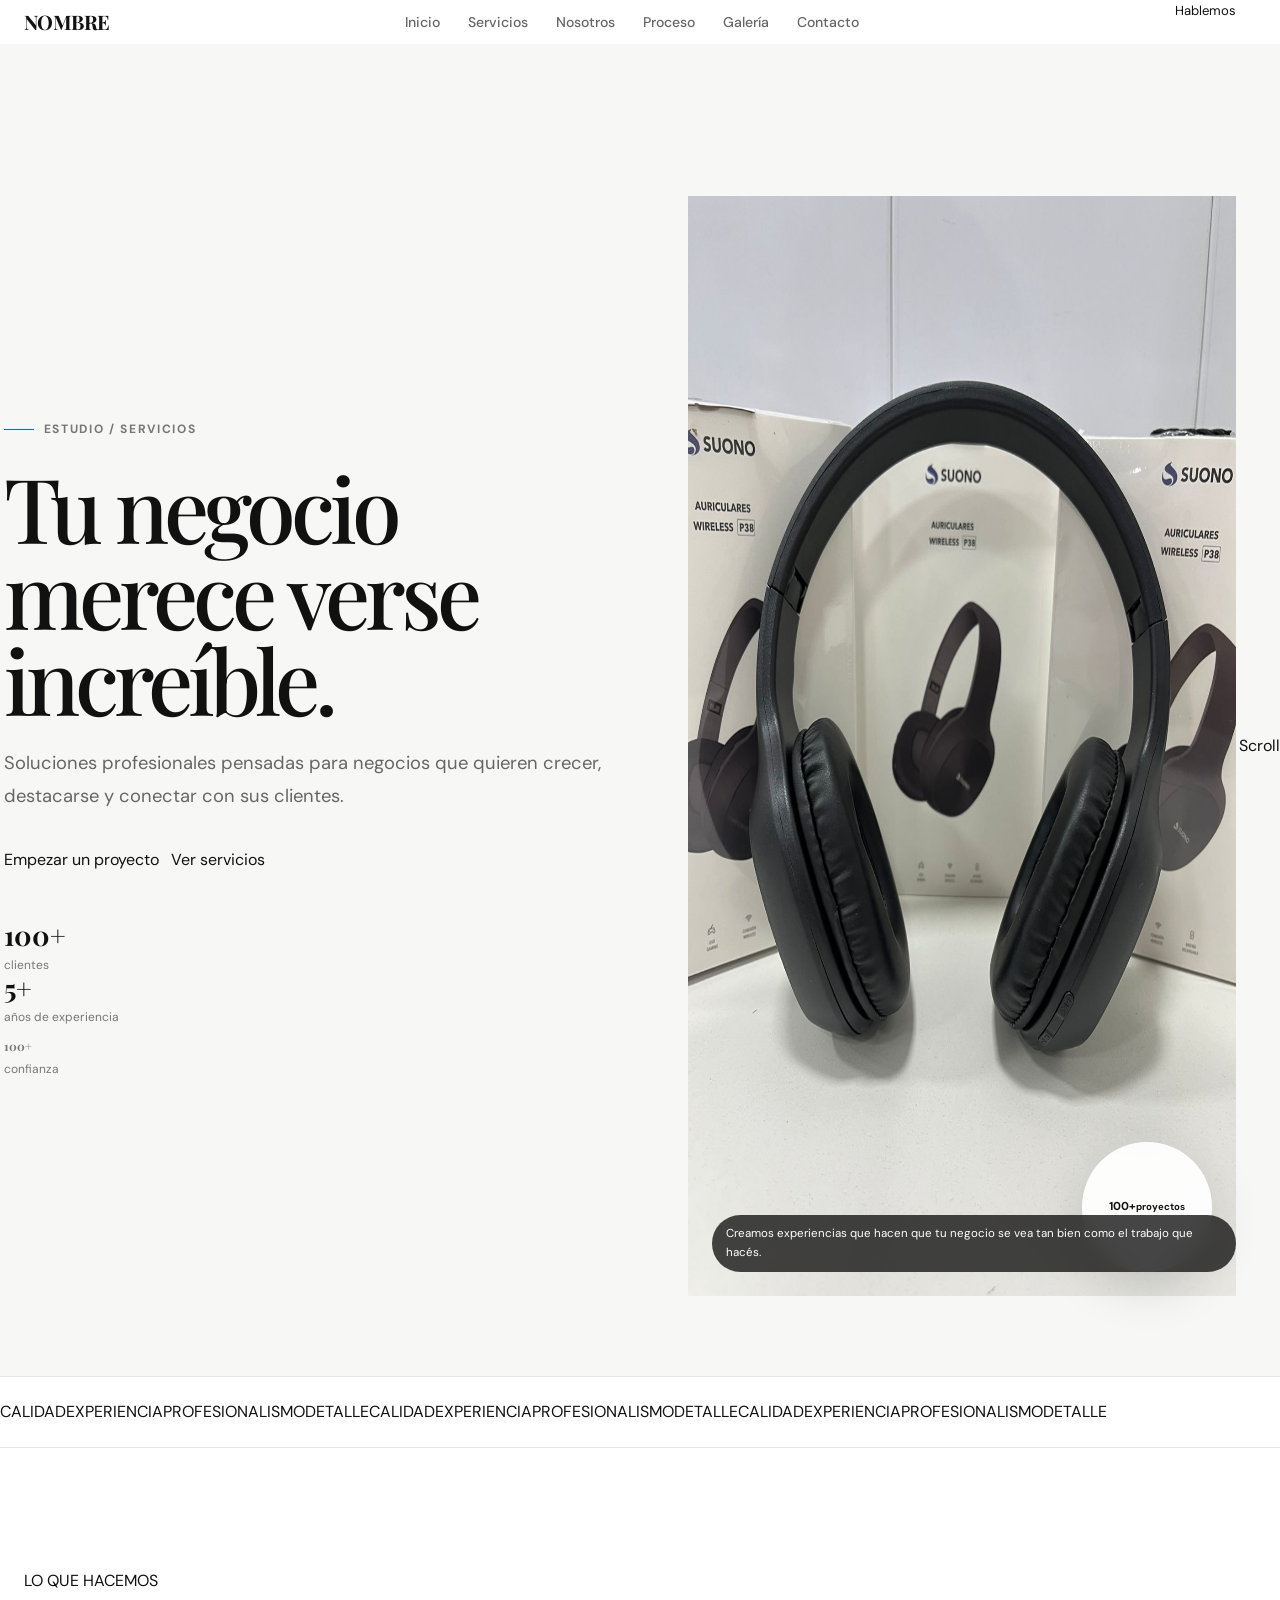
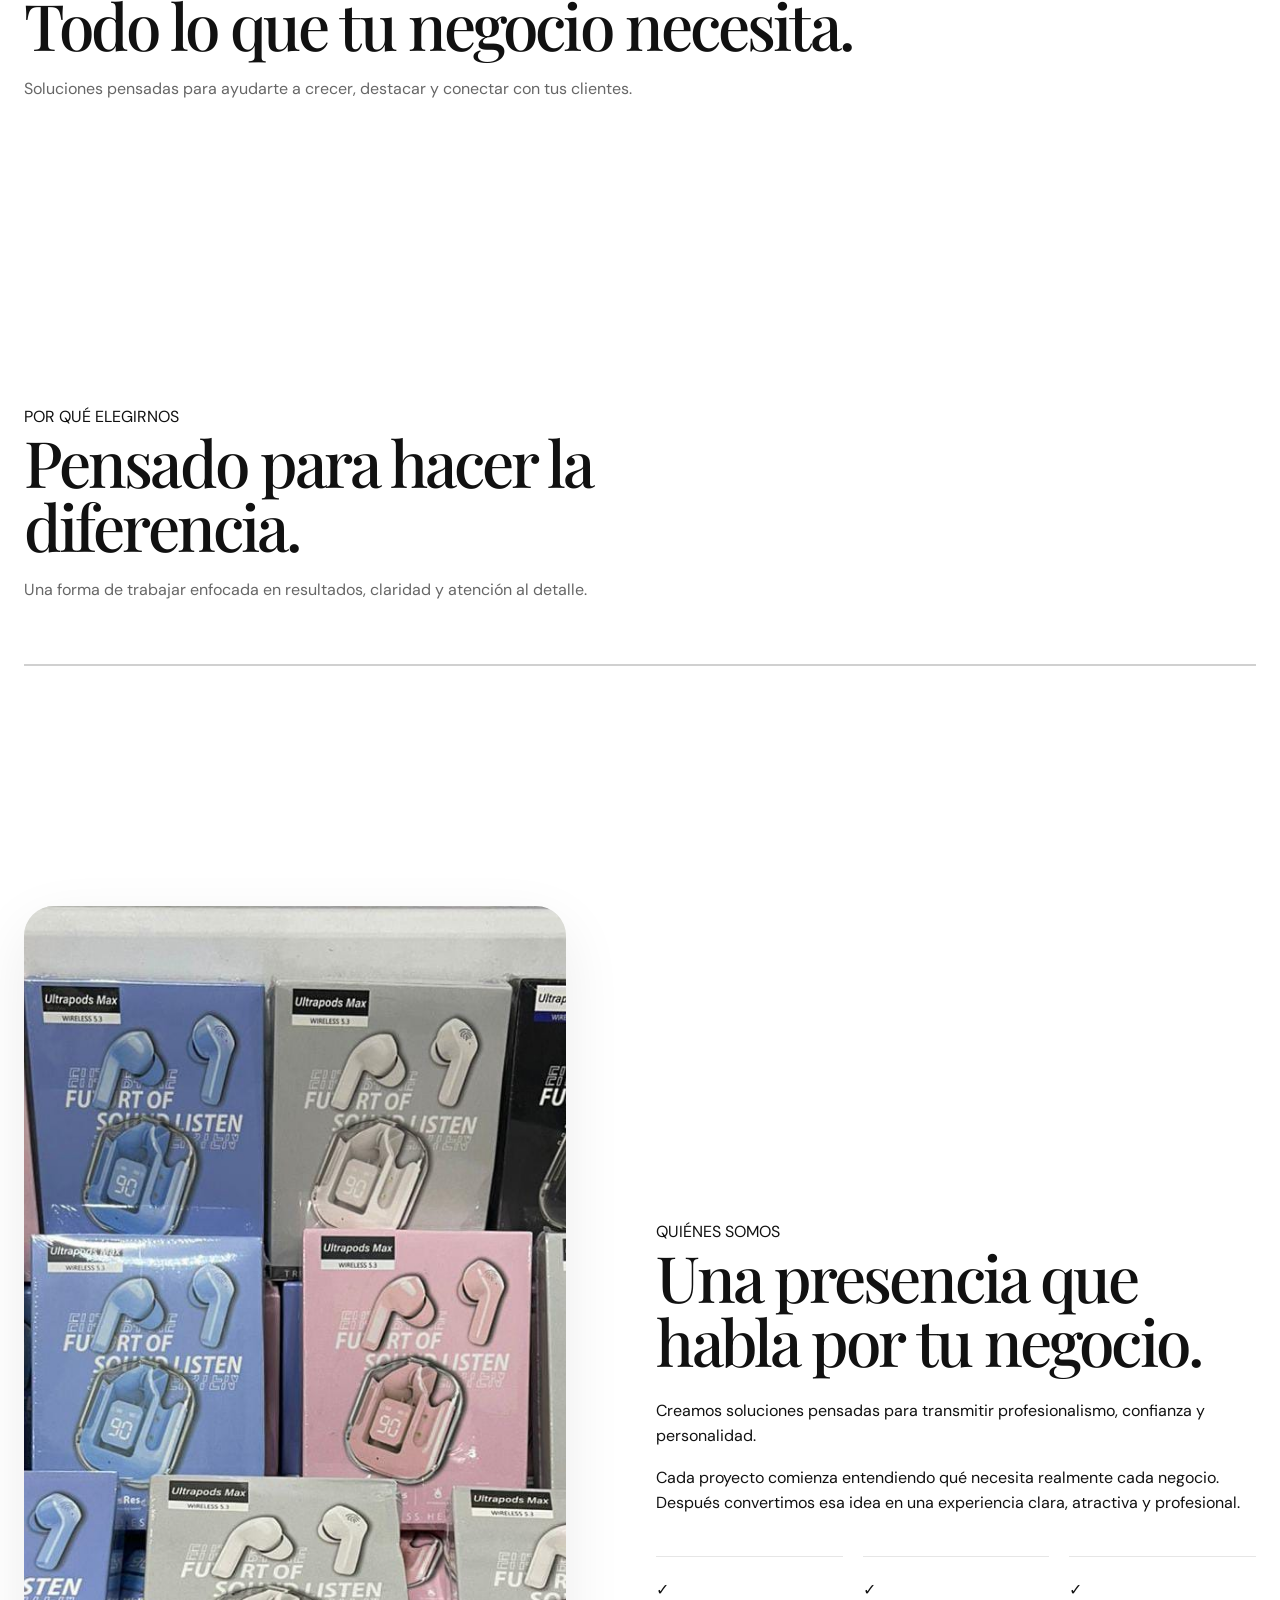
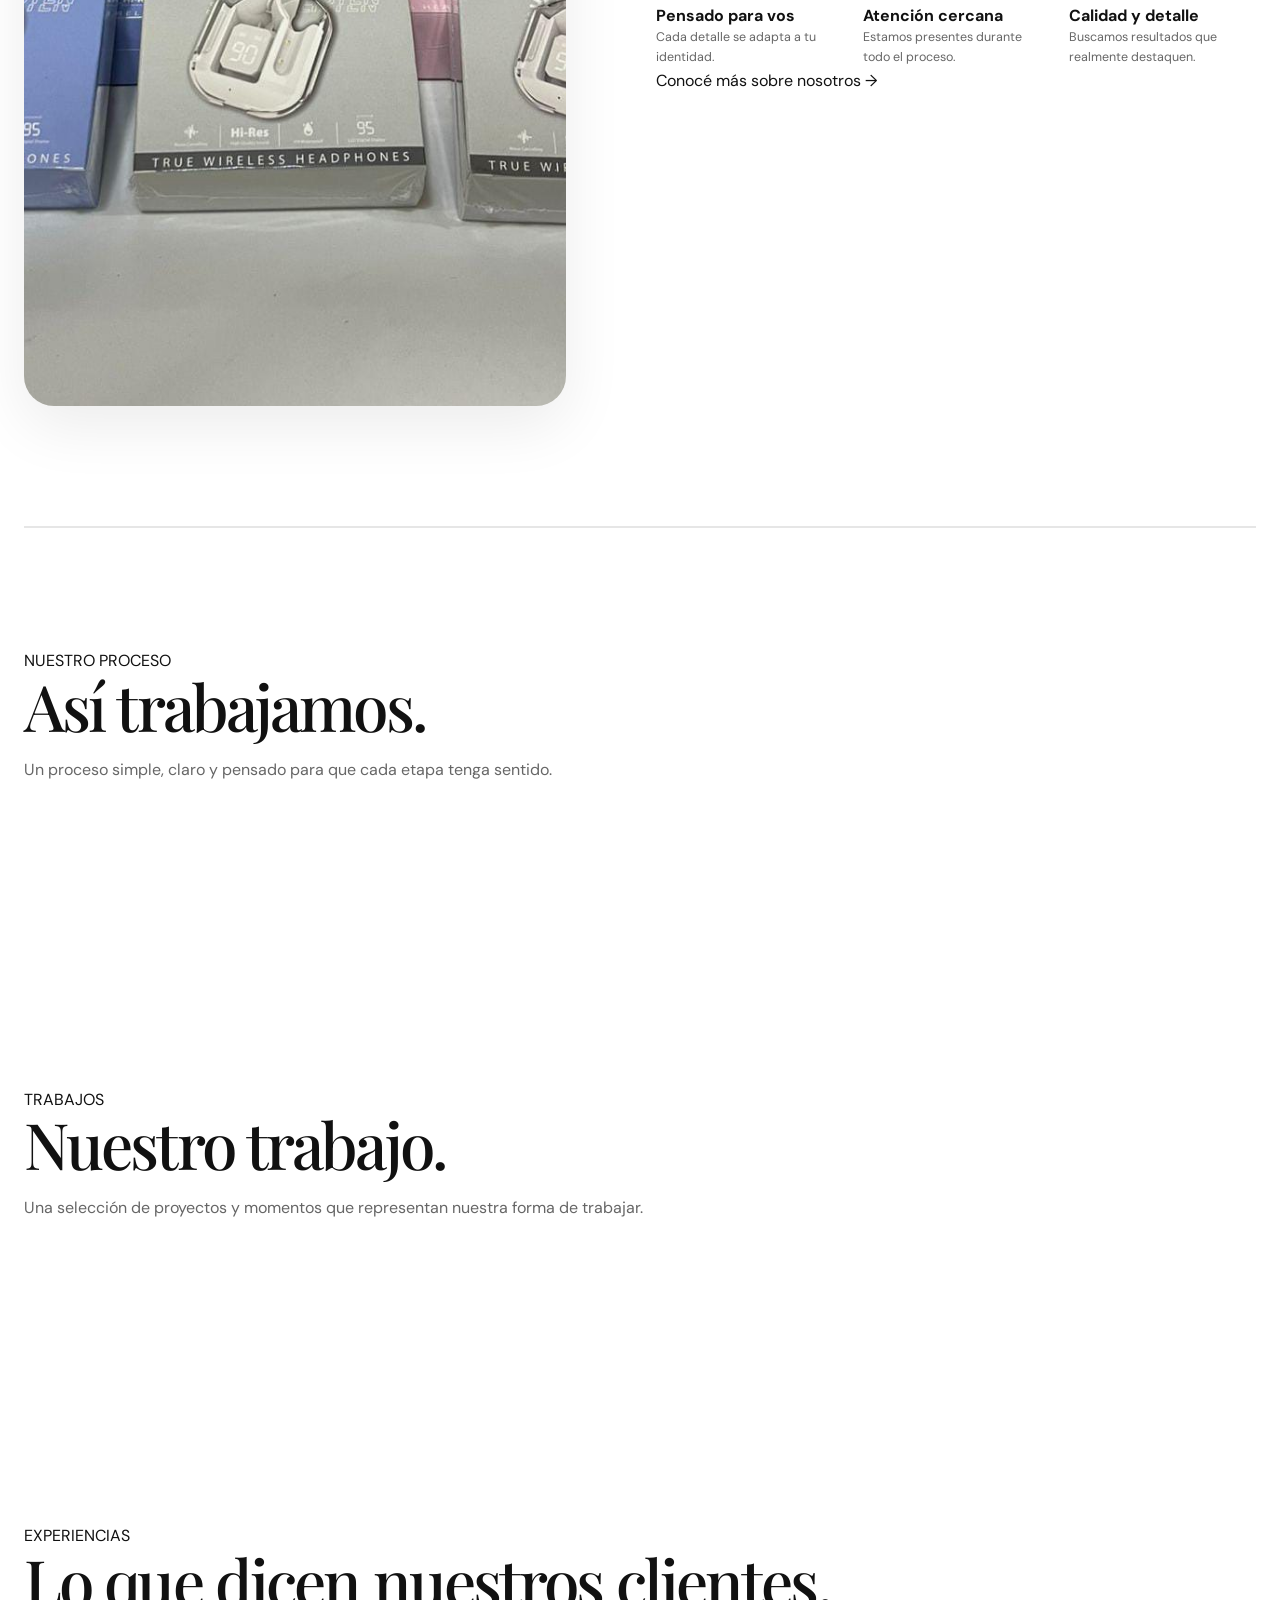
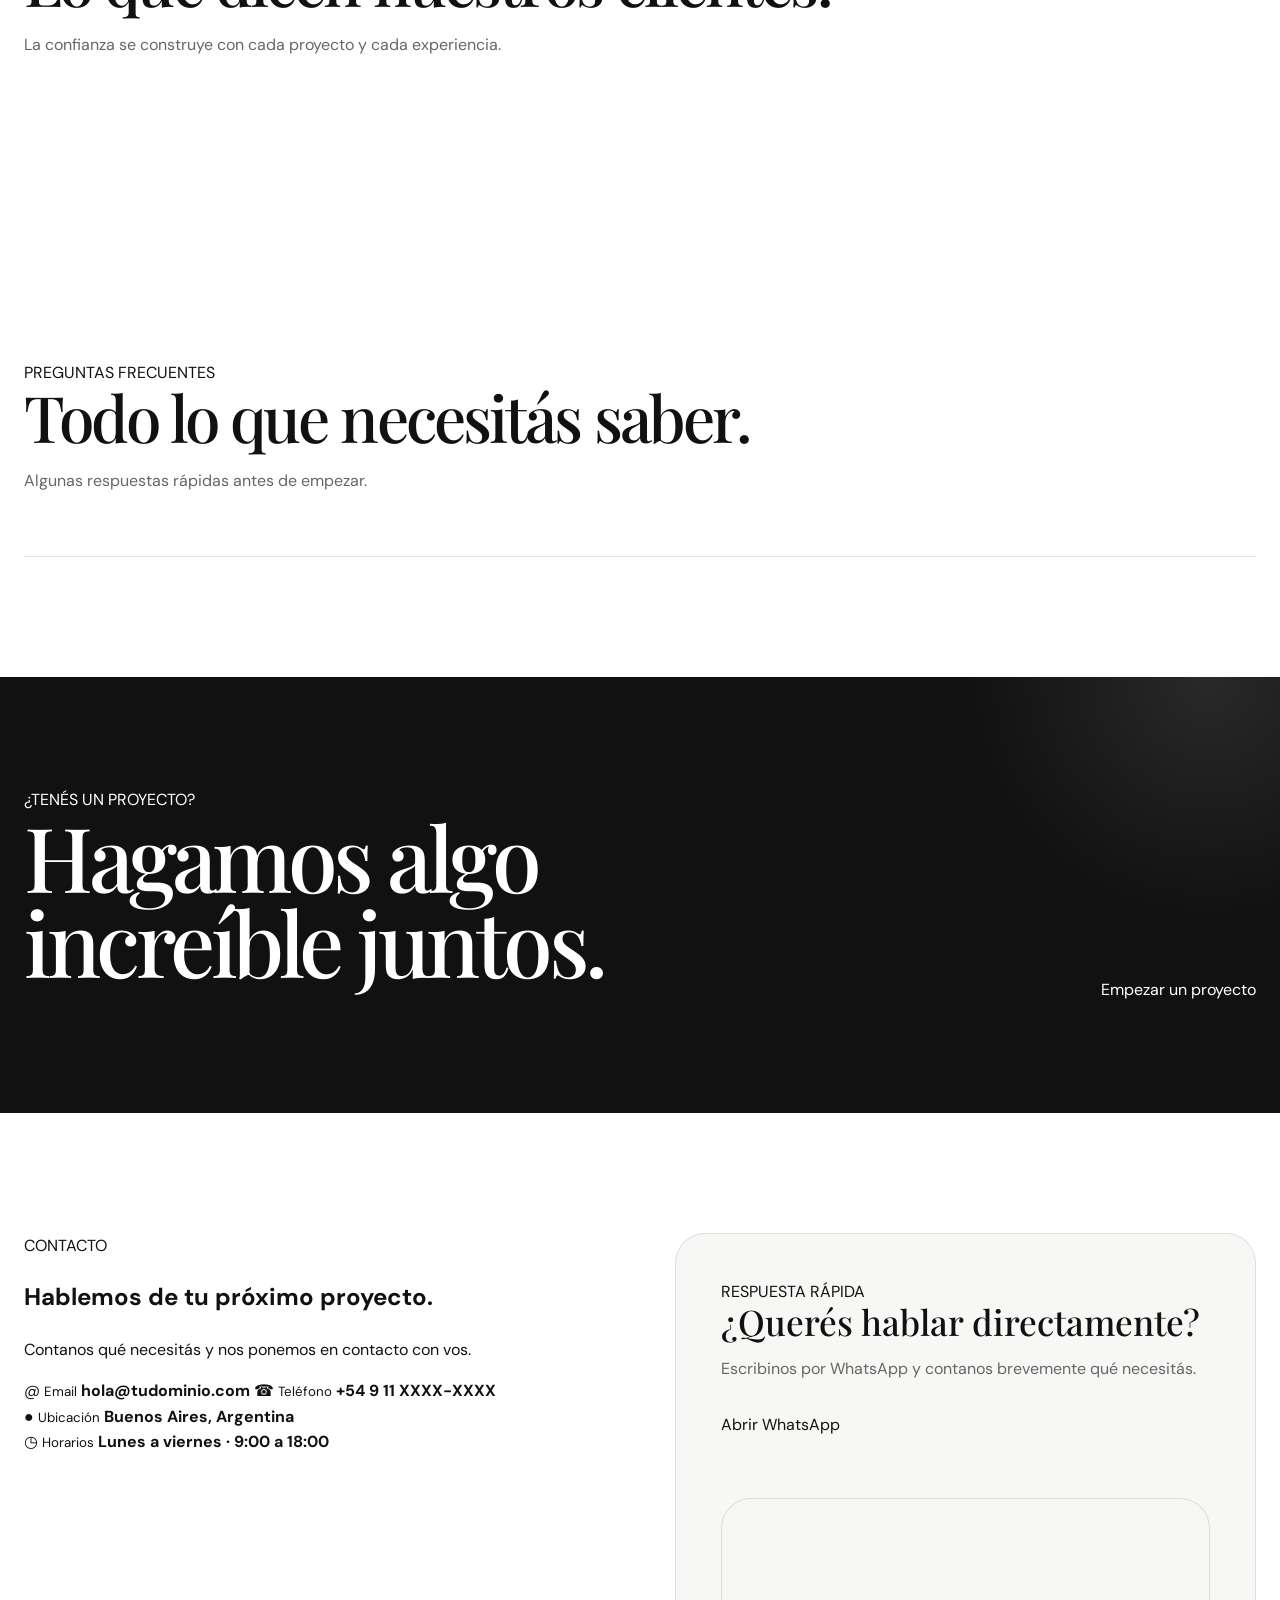
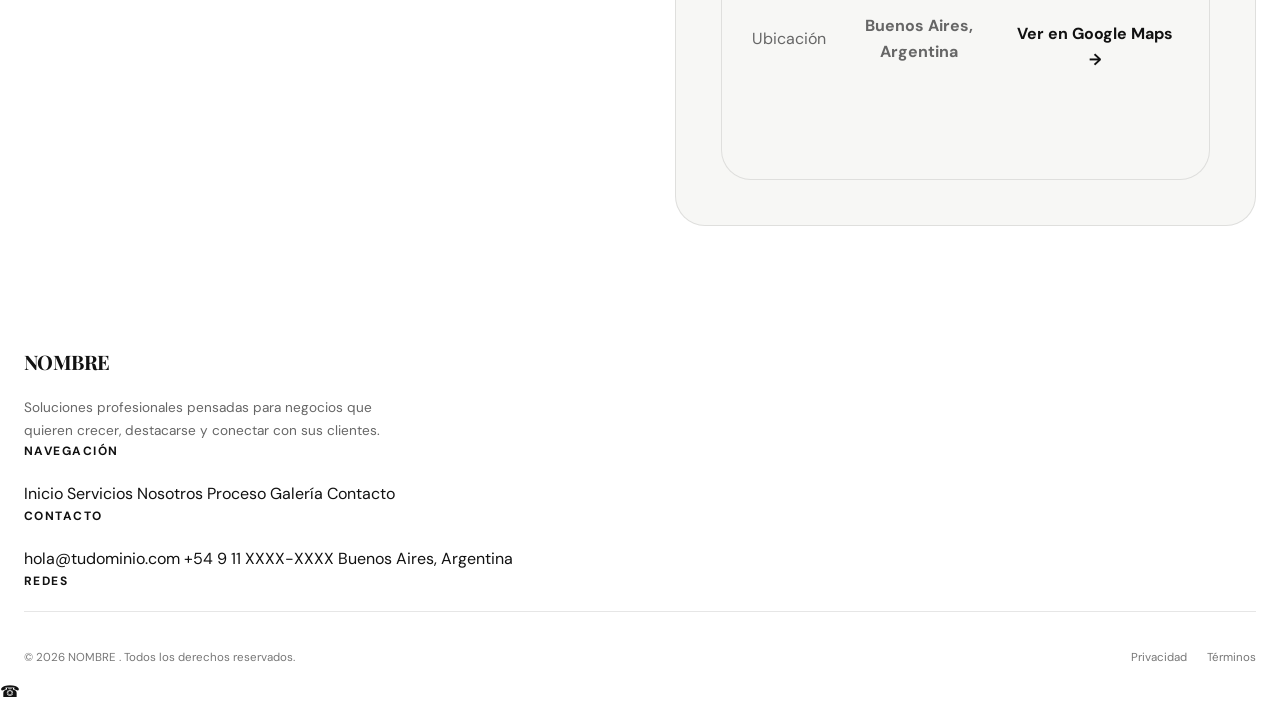
==== commit b47228ef: "Add manifest link to index.html" ====
--- a/index.html
+++ b/index.html
@@ -162,7 +162,10 @@
         rel="stylesheet"
         href="estilo.css"
     >
-
+<link
+    rel="manifest"
+    href="manifest.webmanifest"
+>
 
     <!-- =====================================================
          DATOS ESTRUCTURADOS
--- a/estilo.css
+++ b/estilo.css
@@ -1,2674 +1,3646 @@
-@import url('https://fonts.googleapis.com/css2?family=DM+Sans:wght@400;500;600;700&family=Playfair+Display:ital,wght@0,500;0,600;0,700;1,500;1,600&display=swap');
-
-
-/* =========================================================
-   VARIABLES
-========================================================= */
-
-:root{
-
-    --black:#111111;
-    --dark:#171717;
-
-    --white:#ffffff;
-
-    --cream:#f7f7f5;
-    --soft:#eeeeea;
-
-    --gray:#777777;
-    --light-gray:#a1a1a1;
-
-    --text:#111111;
-
-    --acento:#c89b6d;
-
-    --border:rgba(17,17,17,.10);
-
-    --container:1240px;
-
-    --radius-sm:12px;
-    --radius-md:20px;
-    --radius-lg:30px;
+/* =========================================================
+   PLANTILLA WEB — ESTILO PRINCIPAL
+   Versión premium / responsive / accesible
+   ========================================================= */
+
+:root {
+    --black: #111111;
+    --dark: #171717;
+    --white: #ffffff;
+    --cream: #f7f7f5;
+    --soft: #eeeeea;
+    --gray: #777777;
+    --light-gray: #a1a1a1;
+    --text: #111111;
+    --text-soft: #666666;
+    --acento: #0066ff;
+
+    --border: rgba(17, 17, 17, .10);
+
+    --container: 1240px;
+
+    --radius-sm: 12px;
+    --radius-md: 20px;
+    --radius-lg: 30px;
 
     --shadow:
-        0 20px 60px rgba(0,0,0,.08);
+        0 20px 60px rgba(0, 0, 0, .08);
 
     --shadow-hover:
-        0 30px 80px rgba(0,0,0,.14);
+        0 30px 80px rgba(0, 0, 0, .14);
 
     --transition:
-        .35s cubic-bezier(.2,.8,.2,1);
-
+        .35s cubic-bezier(.2, .8, .2, 1);
+
+    --header-height: 82px;
 }
 
 
 /* =========================================================
    RESET
-========================================================= */
-
-*{
-    margin:0;
-    padding:0;
-    box-sizing:border-box;
-}
-
-
-html{
-    scroll-behavior:smooth;
-    scroll-padding-top:90px;
-}
-
-
-body{
-    font-family:"DM Sans",sans-serif;
-
-    background:var(--cream);
-
-    color:var(--text);
-
-    line-height:1.5;
-
-    overflow-x:hidden;
-}
-
-
-body.menu-open{
-    overflow:hidden;
-}
-
-
-img{
-    display:block;
-
-    width:auto;
-    max-width:100%;
-}
-
-
-a{
-    color:inherit;
-
-    text-decoration:none;
-}
-
-
-button{
-    font:inherit;
-}
-
-
-::selection{
-    background:var(--black);
-    color:var(--white);
-}
-
-
-.container{
-    width:100%;
-
-    max-width:var(--container);
-
-    margin:0 auto;
-}
-
-
-main{
-    overflow:hidden;
+   ========================================================= */
+
+*,
+*::before,
+*::after {
+    box-sizing: border-box;
+}
+
+html {
+    scroll-behavior: smooth;
+    scroll-padding-top: 100px;
+}
+
+body {
+    margin: 0;
+    padding: 0;
+
+    background: var(--white);
+    color: var(--text);
+
+    font-family: "DM Sans", sans-serif;
+
+    line-height: 1.6;
+
+    overflow-x: hidden;
+}
+
+img {
+    display: block;
+    max-width: 100%;
+}
+
+button,
+input,
+textarea,
+select {
+    font: inherit;
+}
+
+button {
+    border: 0;
+    cursor: pointer;
+}
+
+a {
+    color: inherit;
+    text-decoration: none;
+}
+
+ul,
+ol {
+    margin: 0;
+    padding: 0;
+    list-style: none;
+}
+
+::selection {
+    background: var(--black);
+    color: var(--white);
 }
 
 
 /* =========================================================
    SCROLL PROGRESS
-========================================================= */
-
-.scroll-progress{
-
-    position:fixed;
-
-    top:0;
-    left:0;
-
-    width:0;
-    height:3px;
-
-    background:var(--acento);
-
-    z-index:9999;
-
+   ========================================================= */
+
+.scroll-progress {
+    position: fixed;
+    top: 0;
+    left: 0;
+
+    width: 0;
+    height: 3px;
+
+    background: var(--acento);
+
+    z-index: 9999;
+
+    transform-origin: left;
+}
+
+
+/* =========================================================
+   CONTENEDOR
+   ========================================================= */
+
+.container {
+    width: min(
+        calc(100% - 48px),
+        var(--container)
+    );
+
+    margin-inline: auto;
 }
 
 
 /* =========================================================
    HEADER
-========================================================= */
-
-.header{
-
-    position:fixed;
-
-    top:0;
-    left:0;
-
-    width:100%;
-    height:82px;
-
-    padding:0 30px;
-
-    display:flex;
-    align-items:center;
-
-    background:
-        color-mix(
-            in srgb,
-            var(--cream) 75%,
+   ========================================================= */
+
+.site-header {
+    position: fixed;
+
+    top: 0;
+    left: 0;
+
+    width: 100%;
+
+    height: var(--header-height);
+
+    z-index: 1000;
+
+    background:
+        rgba(255, 255, 255, .72);
+
+    backdrop-filter: blur(18px);
+    -webkit-backdrop-filter: blur(18px);
+
+    border-bottom:
+        1px solid transparent;
+
+    transition:
+        background var(--transition),
+        border-color var(--transition),
+        box-shadow var(--transition);
+}
+
+.site-header.scrolled {
+    background:
+        rgba(255, 255, 255, .94);
+
+    border-color: var(--border);
+
+    box-shadow:
+        0 10px 40px rgba(0, 0, 0, .05);
+}
+
+.header-inner {
+    height: 100%;
+
+    display: flex;
+    align-items: center;
+    justify-content: space-between;
+
+    gap: 30px;
+}
+
+
+/* =========================================================
+   LOGO
+   ========================================================= */
+
+.logo {
+    display: inline-flex;
+    align-items: center;
+
+    font-family:
+        "Playfair Display",
+        serif;
+
+    font-size: 1.25rem;
+    font-weight: 700;
+
+    letter-spacing: -.03em;
+
+    white-space: nowrap;
+}
+
+.logo:hover {
+    opacity: .72;
+}
+
+
+/* =========================================================
+   NAVEGACIÓN
+   ========================================================= */
+
+.nav {
+    display: flex;
+    align-items: center;
+
+    gap: 28px;
+}
+
+.nav a {
+    position: relative;
+
+    color: var(--text-soft);
+
+    font-size: .88rem;
+    font-weight: 500;
+
+    transition:
+        color var(--transition);
+}
+
+.nav a::after {
+    content: "";
+
+    position: absolute;
+
+    left: 0;
+    bottom: -7px;
+
+    width: 100%;
+    height: 1px;
+
+    background: var(--text);
+
+    transform:
+        scaleX(0);
+
+    transform-origin: right;
+
+    transition:
+        transform var(--transition);
+}
+
+.nav a:hover {
+    color: var(--text);
+}
+
+.nav a:hover::after {
+    transform:
+        scaleX(1);
+
+    transform-origin: left;
+}
+
+
+/* =========================================================
+   BOTONES
+   ========================================================= */
+
+.btn {
+    display: inline-flex;
+
+    align-items: center;
+    justify-content: center;
+
+    gap: 10px;
+
+    min-height: 50px;
+
+    padding:
+        0 24px;
+
+    border:
+        1px solid var(--black);
+
+    border-radius:
+        999px;
+
+    font-size: .9rem;
+    font-weight: 600;
+
+    transition:
+        transform var(--transition),
+        background var(--transition),
+        color var(--transition),
+        border-color var(--transition),
+        box-shadow var(--transition);
+}
+
+.btn:hover {
+    transform:
+        translateY(-3px);
+
+    box-shadow:
+        0 12px 30px rgba(0, 0, 0, .12);
+}
+
+.btn-primary {
+    background: var(--black);
+    color: var(--white);
+}
+
+.btn-primary:hover {
+    background: #292929;
+}
+
+.btn-secondary {
+    background: transparent;
+    color: var(--black);
+}
+
+.btn-secondary:hover {
+    background: var(--black);
+    color: var(--white);
+}
+
+.header-cta {
+    min-height: 44px;
+    padding-inline: 20px;
+
+    font-size: .82rem;
+}
+
+
+/* =========================================================
+   MENÚ MOBILE
+   ========================================================= */
+
+.menu-btn {
+    display: none;
+
+    width: 44px;
+    height: 44px;
+
+    align-items: center;
+    justify-content: center;
+
+    flex-direction: column;
+
+    gap: 5px;
+
+    background: transparent;
+}
+
+.menu-btn span {
+    width: 22px;
+    height: 2px;
+
+    background: var(--black);
+
+    transition:
+        transform var(--transition),
+        opacity var(--transition);
+}
+
+.menu-btn.active span:first-child {
+    transform:
+        translateY(3.5px)
+        rotate(45deg);
+}
+
+.menu-btn.active span:last-child {
+    transform:
+        translateY(-3.5px)
+        rotate(-45deg);
+}
+
+
+/* =========================================================
+   HERO
+   ========================================================= */
+
+.hero {
+    position: relative;
+
+    min-height: 100vh;
+
+    padding:
+        calc(var(--header-height) + 70px)
+        0 80px;
+
+    display: flex;
+    align-items: center;
+
+    overflow: hidden;
+
+    background:
+        var(--cream);
+}
+
+.hero-grid {
+    display: grid;
+
+    grid-template-columns:
+        1.05fr .95fr;
+
+    align-items: center;
+
+    gap: 80px;
+}
+
+.hero-content {
+    position: relative;
+    z-index: 2;
+}
+
+.hero-kicker {
+    display: inline-flex;
+
+    align-items: center;
+
+    gap: 10px;
+
+    margin-bottom: 24px;
+
+    color: var(--gray);
+
+    font-size: .75rem;
+    font-weight: 700;
+
+    letter-spacing: .14em;
+    text-transform: uppercase;
+}
+
+.hero-kicker::before {
+    content: "";
+
+    width: 30px;
+    height: 1px;
+
+    background: var(--acento);
+}
+
+.hero h1 {
+    max-width: 780px;
+
+    margin:
+        0 0 25px;
+
+    font-family:
+        "Playfair Display",
+        serif;
+
+    font-size:
+        clamp(3.3rem, 7vw, 7rem);
+
+    line-height: .96;
+
+    letter-spacing: -.055em;
+
+    font-weight: 500;
+}
+
+.hero-description {
+    max-width: 600px;
+
+    margin-bottom: 34px;
+
+    color: var(--text-soft);
+
+    font-size:
+        clamp(1rem, 1.5vw, 1.15rem);
+
+    line-height: 1.8;
+}
+
+.hero-actions {
+    display: flex;
+
+    flex-wrap: wrap;
+
+    gap: 12px;
+
+    margin-bottom: 50px;
+}
+
+.hero-stats {
+    display: flex;
+
+    flex-wrap: wrap;
+
+    gap: 34px;
+}
+
+.hero-stat {
+    display: flex;
+
+    flex-direction: column;
+}
+
+.hero-stat strong {
+    font-family:
+        "Playfair Display",
+        serif;
+
+    font-size: 1.7rem;
+
+    line-height: 1;
+}
+
+.hero-stat span {
+    margin-top: 6px;
+
+    color: var(--gray);
+
+    font-size: .75rem;
+}
+
+
+/* =========================================================
+   HERO IMAGEN
+   ========================================================= */
+
+.hero-media {
+    position: relative;
+
+    min-height: 620px;
+
+    overflow: hidden;
+
+    border-radius:
+        var(--radius-lg);
+
+    background:
+        var(--soft);
+
+    box-shadow:
+        var(--shadow);
+}
+
+.hero-media img {
+    width: 100%;
+    height: 100%;
+
+    min-height: 620px;
+
+    object-fit: cover;
+
+    transform:
+        scale(1.025);
+
+    transition:
+        transform 1s cubic-bezier(.2, .8, .2, 1);
+}
+
+.hero-media:hover img {
+    transform:
+        scale(1.06);
+}
+
+.hero-badge {
+    position: absolute;
+
+    right: 24px;
+    bottom: 24px;
+
+    width: 130px;
+    height: 130px;
+
+    display: flex;
+    align-items: center;
+    justify-content: center;
+
+    padding: 18px;
+
+    border-radius: 50%;
+
+    background:
+        rgba(255, 255, 255, .92);
+
+    backdrop-filter:
+        blur(10px);
+
+    font-size: .72rem;
+    font-weight: 700;
+
+    text-align: center;
+
+    box-shadow:
+        0 15px 50px rgba(0, 0, 0, .15);
+}
+
+.hero-caption {
+    position: absolute;
+
+    left: 24px;
+    bottom: 24px;
+
+    padding:
+        10px 14px;
+
+    border-radius:
+        999px;
+
+    background:
+        rgba(17, 17, 17, .78);
+
+    color:
+        white;
+
+    font-size: .72rem;
+
+    backdrop-filter:
+        blur(10px);
+}
+
+.hero-scroll {
+    position: absolute;
+
+    left: 50%;
+    bottom: 28px;
+
+    transform:
+        translateX(-50%);
+
+    display: flex;
+
+    flex-direction: column;
+    align-items: center;
+
+    gap: 8px;
+
+    color: var(--gray);
+
+    font-size: .68rem;
+
+    letter-spacing: .12em;
+    text-transform: uppercase;
+}
+
+.hero-scroll-line {
+    width: 1px;
+    height: 40px;
+
+    background:
+        linear-gradient(
+            to bottom,
+            var(--black),
             transparent
         );
 
-    backdrop-filter:blur(18px);
-
-    -webkit-backdrop-filter:blur(18px);
+    animation:
+        scrollLine 1.8s ease-in-out infinite;
+}
+
+@keyframes scrollLine {
+    0%,
+    100% {
+        opacity: .35;
+        transform:
+            scaleY(.6);
+        transform-origin: top;
+    }
+
+    50% {
+        opacity: 1;
+        transform:
+            scaleY(1);
+        transform-origin: top;
+    }
+}
+
+
+/* =========================================================
+   MARQUEE
+   ========================================================= */
+
+.marquee {
+    overflow: hidden;
+
+    border-top:
+        1px solid var(--border);
 
     border-bottom:
-        1px solid transparent;
-
-    z-index:1000;
+        1px solid var(--border);
+
+    background:
+        var(--white);
+
+    padding:
+        22px 0;
+}
+
+.marquee-track {
+    display: flex;
+
+    width: max-content;
+
+    animation:
+        marqueeMove 25s linear infinite;
+}
+
+.marquee-content {
+    display: flex;
+
+    align-items: center;
+
+    gap: 35px;
+
+    padding-right: 35px;
+
+    white-space: nowrap;
+
+    font-size: .72rem;
+    font-weight: 700;
+
+    letter-spacing: .15em;
+}
+
+.marquee-dot {
+    width: 5px;
+    height: 5px;
+
+    border-radius: 50%;
+
+    background:
+        var(--acento);
+}
+
+@keyframes marqueeMove {
+    from {
+        transform:
+            translateX(0);
+    }
+
+    to {
+        transform:
+            translateX(-50%);
+    }
+}
+
+
+/* =========================================================
+   SECCIONES
+   ========================================================= */
+
+.section {
+    position: relative;
+
+    padding:
+        120px 0;
+}
+
+.section-soft {
+    background:
+        var(--cream);
+}
+
+.section-dark {
+    background:
+        var(--dark);
+
+    color:
+        var(--white);
+}
+
+.section-heading {
+    max-width: 850px;
+
+    margin-bottom: 60px;
+}
+
+.eyebrow {
+    display: inline-block;
+
+    margin-bottom: 16px;
+
+    color: var(--gray);
+
+    font-size: .72rem;
+    font-weight: 700;
+
+    letter-spacing: .16em;
+    text-transform: uppercase;
+}
+
+.section-dark .eyebrow {
+    color:
+        rgba(255, 255, 255, .55);
+}
+
+.section-heading h2 {
+    margin:
+        0 0 18px;
+
+    font-family:
+        "Playfair Display",
+        serif;
+
+    font-size:
+        clamp(2.5rem, 5vw, 5rem);
+
+    line-height: 1;
+
+    letter-spacing: -.045em;
+
+    font-weight: 500;
+}
+
+.section-heading p {
+    max-width: 650px;
+
+    margin: 0;
+
+    color:
+        var(--text-soft);
+
+    font-size:
+        1rem;
+
+    line-height: 1.8;
+}
+
+.section-dark .section-heading p {
+    color:
+        rgba(255, 255, 255, .62);
+}
+
+
+/* =========================================================
+   SERVICIOS
+   ========================================================= */
+
+.services-grid {
+    display: grid;
+
+    grid-template-columns:
+        repeat(3, 1fr);
+
+    gap: 18px;
+}
+
+.service-card {
+    position: relative;
+
+    min-height: 360px;
+
+    padding: 34px;
+
+    display: flex;
+
+    flex-direction: column;
+    justify-content: space-between;
+
+    overflow: hidden;
+
+    border:
+        1px solid var(--border);
+
+    border-radius:
+        var(--radius-md);
+
+    background:
+        var(--white);
 
     transition:
-        height .35s ease,
-        background .35s ease,
-        border-color .35s ease,
-        box-shadow .35s ease;
-
-}
-
-
-.header.scrolled{
-
-    height:70px;
-
-    background:
-        color-mix(
-            in srgb,
-            var(--white) 94%,
-            transparent
-        );
-
-    border-color:var(--border);
-
-    box-shadow:
-        0 10px 35px rgba(0,0,0,.05);
-
-}
-
-
-.header-inner{
-
-    display:flex;
-
-    align-items:center;
-
-    justify-content:space-between;
-
-    gap:30px;
-
-}
-
-
-.logo{
-
-    position:relative;
-
-    flex-shrink:0;
-
-    font-family:"Playfair Display",serif;
-
-    font-size:27px;
-
-    font-weight:600;
-
-    letter-spacing:-1px;
-
-    color:var(--text);
-
-}
-
-
-.logo span{
-    display:block;
-}
-
-
-.nav{
-
-    display:flex;
-
-    align-items:center;
-
-    justify-content:center;
-
-    gap:5px;
-
-    margin-left:auto;
-
-}
-
-
-.nav a{
-
-    position:relative;
-
-    padding:10px 13px;
-
-    color:var(--gray);
-
-    font-size:13px;
-
-    font-weight:500;
+        transform var(--transition),
+        box-shadow var(--transition),
+        border-color var(--transition);
+}
+
+.service-card::before {
+    content: "";
+
+    position: absolute;
+
+    top: -100px;
+    right: -100px;
+
+    width: 220px;
+    height: 220px;
+
+    border-radius: 50%;
+
+    background:
+        var(--cream);
 
     transition:
-        color .25s ease;
-
-}
-
-
-.nav a::after{
-
-    content:"";
-
-    position:absolute;
-
-    left:13px;
-    right:13px;
-
-    bottom:4px;
-
-    height:1px;
-
-    background:var(--acento);
-
+        transform .6s cubic-bezier(.2, .8, .2, 1);
+}
+
+.service-card:hover {
     transform:
-        scaleX(0);
-
-    transform-origin:right;
-
-    transition:
-        transform .3s ease;
-
-}
-
-
-.nav a:hover{
-    color:var(--text);
-}
-
-
-.nav a:hover::after{
-
-    transform:
-        scaleX(1);
-
-    transform-origin:left;
-
-}
-
-
-.header-cta{
-
-    display:inline-flex;
-
-    align-items:center;
-
-    gap:8px;
-
-    padding:11px 20px;
-
-    border-radius:100px;
-
-    background:var(--black);
-
-    color:var(--white);
-
-    font-size:12px;
-
-    font-weight:600;
-
-    transition:
-        transform .3s ease,
-        box-shadow .3s ease;
-
-}
-
-
-.header-cta:hover{
-
-    transform:translateY(-2px);
-
-    box-shadow:
-        0 12px 30px rgba(0,0,0,.16);
-
-}
-
-
-.menu-btn{
-
-    display:none;
-
-    width:44px;
-    height:44px;
-
-    border:0;
-
-    background:transparent;
-
-    cursor:pointer;
-
-    flex-direction:column;
-
-    justify-content:center;
-
-    align-items:center;
-
-    gap:5px;
-
-}
-
-
-.menu-btn span{
-
-    width:22px;
-    height:2px;
-
-    background:var(--black);
-
-    transition:
-        transform .3s ease,
-        opacity .3s ease;
-
-}
-
-
-/* =========================================================
-   HERO
-========================================================= */
-
-.hero{
-
-    position:relative;
-
-    min-height:100vh;
-
-    padding:
-        145px 30px 90px;
-
-}
-
-
-.hero-grid{
-
-    min-height:
-        calc(100vh - 235px);
-
-    display:grid;
-
-    grid-template-columns:
-        .88fr 1.12fr;
-
-    align-items:center;
-
-    gap:70px;
-
-}
-
-
-.hero-content{
-    position:relative;
-    z-index:2;
-}
-
-
-.hero-kicker{
-
-    display:flex;
-
-    align-items:center;
-
-    gap:10px;
-
-    margin-bottom:25px;
-
-    color:var(--gray);
-
-    font-size:10px;
-
-    font-weight:700;
-
-    letter-spacing:2px;
-
-}
-
-
-.hero-kicker-dot{
-
-    width:8px;
-    height:8px;
-
-    border-radius:50%;
-
-    background:var(--acento);
-
-    box-shadow:
-        0 0 0 5px
-        color-mix(
-            in srgb,
-            var(--acento) 12%,
-            transparent
-        );
-
-}
-
-
-.hero h1{
-
-    max-width:700px;
-
-    font-family:"Playfair Display",serif;
-
-    font-size:
-        clamp(54px,6.4vw,94px);
-
-    font-weight:500;
-
-    line-height:.97;
-
-    letter-spacing:-4px;
-
-    color:var(--text);
-
-}
-
-
-.hero-description{
-
-    max-width:510px;
-
-    margin-top:30px;
-
-    color:var(--gray);
-
-    font-size:16px;
-
-    line-height:1.85;
-
-}
-
-
-.hero-actions{
-
-    display:flex;
-
-    align-items:center;
-
-    gap:12px;
-
-    margin-top:35px;
-
-}
-
-
-.btn{
-
-    min-height:51px;
-
-    padding:0 23px;
-
-    display:inline-flex;
-
-    align-items:center;
-
-    justify-content:center;
-
-    gap:10px;
-
-    border:1px solid var(--black);
-
-    border-radius:100px;
-
-    font-size:12px;
-
-    font-weight:600;
-
-    cursor:pointer;
-
-    transition:
-        transform .3s ease,
-        box-shadow .3s ease,
-        background .3s ease,
-        color .3s ease;
-
-}
-
-
-.btn:hover{
-
-    transform:translateY(-3px);
-
-    box-shadow:
-        0 15px 35px rgba(0,0,0,.14);
-
-}
-
-
-.btn-dark{
-
-    background:var(--black);
-
-    color:var(--white);
-
-}
-
-
-.btn-outline{
-
-    background:transparent;
-
-    color:var(--text);
-
-}
-
-
-.btn-outline:hover{
-
-    background:var(--black);
-
-    color:var(--white);
-
-}
-
-
-.btn-light{
-
-    border-color:var(--white);
-
-    background:var(--white);
-
-    color:var(--black);
-
-}
-
-
-.btn-light:hover{
-
-    background:transparent;
-
-    color:var(--white);
-
-}
-
-
-.hero-meta{
-
-    display:flex;
-
-    align-items:center;
-
-    gap:25px;
-
-    margin-top:50px;
-
-}
-
-
-.hero-meta-item strong{
-
-    display:block;
-
-    font-family:"Playfair Display",serif;
-
-    font-size:31px;
-
-    font-weight:500;
-
-    line-height:1;
-
-}
-
-
-.hero-meta-item span{
-
-    display:block;
-
-    margin-top:7px;
-
-    color:var(--gray);
-
-    font-size:10px;
-
-    letter-spacing:.5px;
-
-}
-
-
-.hero-meta-line{
-
-    width:1px;
-    height:38px;
-
-    background:var(--border);
-
-}
-
-
-.hero-image-wrapper{
-
-    position:relative;
-
-}
-
-
-.hero-image{
-
-    position:relative;
-
-    height:min(680px,72vh);
-
-    min-height:520px;
-
-    overflow:hidden;
-
-    border-radius:32px;
-
-    background:var(--soft);
-
-    box-shadow:var(--shadow);
-
-}
-
-
-.hero-image img{
-
-    width:100%;
-    height:100%;
-
-    object-fit:cover;
-
-    transition:
-        transform 1s
-        cubic-bezier(.2,.8,.2,1);
-
-}
-
-
-.hero-image:hover img{
-
-    transform:
-        scale(1.045);
-
-}
-
-
-.hero-image::after{
-
-    content:"";
-
-    position:absolute;
-
-    inset:0;
-
-    background:
-        linear-gradient(
-            135deg,
-            rgba(255,255,255,.16),
-            transparent 45%
-        );
-
-    pointer-events:none;
-
-}
-
-
-.hero-badge{
-
-    position:absolute;
-
-    right:25px;
-    bottom:25px;
-
-    min-width:150px;
-
-    padding:20px;
-
-    border:
-        1px solid
-        rgba(255,255,255,.4);
-
-    border-radius:19px;
-
-    background:
-        color-mix(
-            in srgb,
-            var(--white) 88%,
-            transparent
-        );
-
-    backdrop-filter:blur(16px);
-
-    box-shadow:
-        0 20px 50px rgba(0,0,0,.12);
-
-}
-
-
-.hero-badge strong{
-
-    display:block;
-
-    font-family:"Playfair Display",serif;
-
-    font-size:30px;
-
-    font-weight:500;
-
-    line-height:1;
-
-}
-
-
-.hero-badge span{
-
-    display:block;
-
-    margin-top:7px;
-
-    color:var(--gray);
-
-    font-size:10px;
-
-    line-height:1.5;
-
-}
-
-
-.hero-image-caption{
-
-    position:absolute;
-
-    left:0;
-    bottom:-32px;
-
-    display:flex;
-
-    align-items:center;
-
-    gap:15px;
-
-    color:var(--light-gray);
-
-    font-size:9px;
-
-    font-weight:700;
-
-    letter-spacing:2px;
-
-}
-
-
-.hero-image-caption span:first-child{
-
-    color:var(--acento);
-
-}
-
-
-.hero-scroll{
-
-    position:absolute;
-
-    left:30px;
-    bottom:30px;
-
-    display:flex;
-
-    align-items:center;
-
-    gap:10px;
-
-    color:var(--light-gray);
-
-    font-size:9px;
-
-    font-weight:700;
-
-    letter-spacing:1.5px;
-
-    text-transform:uppercase;
-
-}
-
-
-.hero-scroll span:last-child{
-
-    width:27px;
-    height:27px;
-
-    display:flex;
-
-    align-items:center;
-    justify-content:center;
-
-    border:1px solid var(--border);
-
-    border-radius:50%;
-
-}
-
-
-/* =========================================================
-   MARQUEE
-========================================================= */
-
-.marquee{
-
-    width:100%;
-
-    overflow:hidden;
-
-    padding:21px 0;
-
-    border-top:1px solid var(--border);
-
-    border-bottom:1px solid var(--border);
-
-    background:var(--white);
-
-}
-
-
-.marquee-track{
-
-    display:flex;
-
-    align-items:center;
-
-    gap:32px;
-
-    width:max-content;
-
-    color:var(--gray);
-
-    font-size:11px;
-
-    font-weight:700;
-
-    letter-spacing:3px;
-
-    animation:
-        marquee 30s linear infinite;
-
-}
-
-
-.marquee-track i{
-
-    color:var(--acento);
-
-    font-style:normal;
-
-}
-
-
-@keyframes marquee{
-
-    from{
-        transform:translateX(0);
-    }
-
-    to{
-        transform:translateX(-50%);
-    }
-
-}
-
-
-/* =========================================================
-   SECTIONS
-========================================================= */
-
-.section{
-
-    padding:120px 30px;
-
-}
-
-
-.section-heading{
-
-    display:grid;
-
-    grid-template-columns:
-        1fr .65fr;
-
-    gap:80px;
-
-    align-items:end;
-
-    margin-bottom:60px;
-
-}
-
-
-.eyebrow{
-
-    display:inline-flex;
-
-    align-items:center;
-
-    gap:10px;
-
-    margin-bottom:17px;
-
-    color:var(--gray);
-
-    font-size:10px;
-
-    font-weight:700;
-
-    letter-spacing:2px;
-
-}
-
-
-.eyebrow::before{
-
-    content:"";
-
-    width:30px;
-    height:1px;
-
-    background:var(--acento);
-
-}
-
-
-.section-heading h2,
-.featured-content h2,
-.contact-content h2{
-
-    max-width:760px;
-
-    font-family:"Playfair Display",serif;
-
-    font-size:
-        clamp(42px,5vw,68px);
-
-    font-weight:500;
-
-    line-height:1.02;
-
-    letter-spacing:-2.5px;
-
-}
-
-
-.section-heading > p{
-
-    max-width:470px;
-
-    color:var(--gray);
-
-    font-size:14px;
-
-    line-height:1.85;
-
-}
-
-
-/* =========================================================
-   SERVICES
-========================================================= */
-
-.services{
-
-    background:var(--cream);
-
-}
-
-
-.services-grid{
-
-    display:grid;
-
-    grid-template-columns:
-        repeat(3,1fr);
-
-    gap:18px;
-
-}
-
-
-.service-card{
-
-    position:relative;
-
-    min-height:350px;
-
-    padding:35px;
-
-    overflow:hidden;
-
-    border:1px solid var(--border);
-
-    border-radius:25px;
-
-    background:var(--white);
-
-    transition:
-        transform .4s
-        cubic-bezier(.2,.8,.2,1),
-        box-shadow .4s ease,
-        border-color .4s ease;
-
-}
-
-
-.service-card::before{
-
-    content:"";
-
-    position:absolute;
-
-    width:180px;
-    height:180px;
-
-    top:-110px;
-    right:-100px;
-
-    border-radius:50%;
-
-    background:var(--soft);
-
-    transition:
-        transform .6s ease;
-
-}
-
-
-.service-card:hover{
-
-    transform:
-        translateY(-9px);
+        translateY(-8px);
+
+    border-color:
+        rgba(17, 17, 17, .18);
 
     box-shadow:
         var(--shadow-hover);
-
-    border-color:
-        color-mix(
-            in srgb,
-            var(--acento) 40%,
-            var(--border)
-        );
-
-}
-
-
-.service-card:hover::before{
-
-    transform:scale(2);
-
-}
-
-
-.service-top{
-
-    position:relative;
-
-    display:flex;
-
-    align-items:center;
-
-    justify-content:space-between;
-
-}
-
-
-.service-number{
-
-    color:var(--light-gray);
-
-    font-size:10px;
-
-    font-weight:700;
-
-    letter-spacing:2px;
-
-}
-
-
-.service-icon{
-
-    width:53px;
-    height:53px;
-
-    display:flex;
-
-    align-items:center;
-    justify-content:center;
-
-    border-radius:16px;
-
-    background:var(--black);
-
-    color:var(--white);
-
-    font-size:19px;
+}
+
+.service-card:hover::before {
+    transform:
+        scale(1.5);
+}
+
+.service-top {
+    position: relative;
+
+    z-index: 1;
+
+    display: flex;
+
+    align-items: center;
+    justify-content: space-between;
+}
+
+.service-number {
+    color:
+        var(--gray);
+
+    font-size: .72rem;
+    font-weight: 700;
+
+    letter-spacing: .12em;
+}
+
+.service-icon {
+    width: 48px;
+    height: 48px;
+
+    display: flex;
+
+    align-items: center;
+    justify-content: center;
+
+    border:
+        1px solid var(--border);
+
+    border-radius: 50%;
+
+    font-size: 1.15rem;
 
     transition:
-        transform .4s ease,
-        background .3s ease;
-
-}
-
-
-.service-card:hover .service-icon{
-
+        transform var(--transition),
+        background var(--transition);
+}
+
+.service-card:hover .service-icon {
     transform:
-        rotate(-5deg)
-        scale(1.06);
-
-    background:var(--acento);
-
-}
-
-
-.service-card h3{
-
-    position:relative;
-
-    margin-top:58px;
-
-    margin-bottom:13px;
-
-    font-family:"Playfair Display",serif;
-
-    font-size:25px;
-
-    font-weight:500;
-
-}
-
-
-.service-card p{
-
-    position:relative;
-
-    max-width:330px;
-
-    color:var(--gray);
-
-    font-size:13px;
-
-    line-height:1.8;
-
-}
-
-
-.service-card a{
-
-    position:absolute;
-
-    left:35px;
-    bottom:28px;
-
-    font-size:11px;
-
-    font-weight:700;
+        rotate(12deg);
+
+    background:
+        var(--black);
+
+    color:
+        var(--white);
+}
+
+.service-card-content {
+    position: relative;
+
+    z-index: 1;
+}
+
+.service-card h3 {
+    margin:
+        0 0 12px;
+
+    font-family:
+        "Playfair Display",
+        serif;
+
+    font-size:
+        1.8rem;
+
+    line-height: 1.1;
+
+    font-weight: 500;
+}
+
+.service-card p {
+    margin:
+        0 0 25px;
+
+    color:
+        var(--text-soft);
+
+    line-height: 1.7;
+}
+
+.service-link {
+    display: inline-flex;
+
+    align-items: center;
+
+    gap: 8px;
+
+    font-size: .82rem;
+    font-weight: 700;
+}
+
+.service-link::after {
+    content: "→";
 
     transition:
-        transform .3s ease,
-        color .3s ease;
-
-}
-
-
-.service-card a:hover{
-
+        transform var(--transition);
+}
+
+.service-link:hover::after {
     transform:
         translateX(5px);
-
-    color:var(--acento);
-
-}
-
-
-/* =========================================================
-   FEATURED / NOSOTROS
-========================================================= */
-
-.featured{
-
-    background:var(--white);
-
-}
-
-
-.featured-grid{
-
-    display:grid;
+}
+
+
+/* =========================================================
+   BENEFICIOS
+   ========================================================= */
+
+.benefits-grid {
+    display: grid;
+
+    grid-template-columns:
+        repeat(4, 1fr);
+
+    gap: 1px;
+
+    background:
+        var(--border);
+
+    border:
+        1px solid var(--border);
+}
+
+.benefit-card {
+    min-height: 260px;
+
+    padding: 30px;
+
+    background:
+        var(--white);
+
+    transition:
+        background var(--transition),
+        transform var(--transition);
+}
+
+.benefit-card:hover {
+    background:
+        var(--cream);
+
+    transform:
+        translateY(-4px);
+}
+
+.benefit-icon {
+    width: 48px;
+    height: 48px;
+
+    display: flex;
+    align-items: center;
+    justify-content: center;
+
+    margin-bottom: 35px;
+
+    border:
+        1px solid var(--border);
+
+    border-radius: 50%;
+
+    font-size: 1.1rem;
+}
+
+.benefit-card h3 {
+    margin:
+        0 0 10px;
+
+    font-size: 1rem;
+}
+
+.benefit-card p {
+    margin: 0;
+
+    color:
+        var(--text-soft);
+
+    font-size: .88rem;
+
+    line-height: 1.7;
+}
+
+
+/* =========================================================
+   NOSOTROS
+   ========================================================= */
+
+.about-grid {
+    display: grid;
+
+    grid-template-columns:
+        .95fr 1.05fr;
+
+    gap: 90px;
+
+    align-items: center;
+}
+
+.about-image {
+    position: relative;
+
+    overflow: hidden;
+
+    border-radius:
+        var(--radius-lg);
+
+    background:
+        var(--soft);
+
+    box-shadow:
+        var(--shadow);
+}
+
+.about-image img {
+    width: 100%;
+
+    aspect-ratio:
+        4 / 5;
+
+    object-fit: cover;
+
+    transition:
+        transform 1s cubic-bezier(.2, .8, .2, 1);
+}
+
+.about-image:hover img {
+    transform:
+        scale(1.05);
+}
+
+.about-content h2 {
+    margin:
+        0 0 25px;
+
+    font-family:
+        "Playfair Display",
+        serif;
+
+    font-size:
+        clamp(2.5rem, 5vw, 4.5rem);
+
+    line-height: 1;
+
+    letter-spacing:
+        -.045em;
+
+    font-weight: 500;
+}
+
+.about-content > p {
+    margin:
+        0 0 18px;
+
+    color:
+        var(--text-soft);
+
+    line-height: 1.85;
+}
+
+.about-points {
+    display: grid;
+
+    grid-template-columns:
+        repeat(3, 1fr);
+
+    gap: 20px;
+
+    margin-top: 40px;
+}
+
+.about-point {
+    padding-top: 20px;
+
+    border-top:
+        1px solid var(--border);
+}
+
+.about-point h3 {
+    margin:
+        0 0 7px;
+
+    font-size: .9rem;
+}
+
+.about-point p {
+    margin: 0;
+
+    color:
+        var(--text-soft);
+
+    font-size: .78rem;
+
+    line-height: 1.6;
+}
+
+
+/* =========================================================
+   ESTADÍSTICAS
+   ========================================================= */
+
+.stats-grid {
+    display: grid;
+
+    grid-template-columns:
+        repeat(4, 1fr);
+
+    border-top:
+        1px solid var(--border);
+
+    border-bottom:
+        1px solid var(--border);
+}
+
+.stat {
+    padding:
+        45px 30px;
+
+    text-align: center;
+
+    border-right:
+        1px solid var(--border);
+}
+
+.stat:last-child {
+    border-right:
+        0;
+}
+
+.stat-number {
+    display: block;
+
+    margin-bottom: 8px;
+
+    font-family:
+        "Playfair Display",
+        serif;
+
+    font-size:
+        clamp(2.5rem, 5vw, 4rem);
+
+    line-height: 1;
+
+    letter-spacing:
+        -.04em;
+}
+
+.stat-label {
+    color:
+        var(--gray);
+
+    font-size: .75rem;
+    font-weight: 600;
+
+    letter-spacing:
+        .08em;
+
+    text-transform:
+        uppercase;
+}
+
+
+/* =========================================================
+   PROCESO
+   ========================================================= */
+
+.process-grid {
+    display: grid;
+
+    grid-template-columns:
+        repeat(4, 1fr);
+
+    border-top:
+        1px solid rgba(255, 255, 255, .12);
+
+    border-bottom:
+        1px solid rgba(255, 255, 255, .12);
+}
+
+.process-card {
+    position: relative;
+
+    min-height: 280px;
+
+    padding: 30px;
+
+    border-right:
+        1px solid rgba(255, 255, 255, .12);
+
+    transition:
+        background var(--transition),
+        transform var(--transition);
+}
+
+.process-card:last-child {
+    border-right:
+        0;
+}
+
+.process-card:hover {
+    background:
+        rgba(255, 255, 255, .035);
+
+    transform:
+        translateY(-5px);
+}
+
+.process-number {
+    display: block;
+
+    margin-bottom: 55px;
+
+    color:
+        rgba(255, 255, 255, .45);
+
+    font-size: .72rem;
+    font-weight: 700;
+
+    letter-spacing: .12em;
+}
+
+.process-icon {
+    width: 48px;
+    height: 48px;
+
+    display: flex;
+    align-items: center;
+    justify-content: center;
+
+    margin-bottom: 24px;
+
+    border:
+        1px solid rgba(255, 255, 255, .18);
+
+    border-radius: 50%;
+
+    color:
+        rgba(255, 255, 255, .9);
+}
+
+.process-card h3 {
+    margin:
+        0 0 10px;
+
+    font-family:
+        "Playfair Display",
+        serif;
+
+    font-size:
+        1.5rem;
+
+    font-weight: 500;
+}
+
+.process-card p {
+    margin: 0;
+
+    color:
+        rgba(255, 255, 255, .58);
+
+    font-size: .85rem;
+
+    line-height: 1.7;
+             }
+/* =========================================================
+   GALERÍA
+   ========================================================= */
+
+.gallery-grid {
+    display: grid;
+
+    grid-template-columns:
+        repeat(12, 1fr);
+
+    gap: 16px;
+}
+
+.gallery-item {
+    position: relative;
+
+    min-height: 320px;
+
+    overflow: hidden;
+
+    border-radius:
+        var(--radius-md);
+
+    background:
+        var(--soft);
+
+    cursor: pointer;
+
+    isolation: isolate;
+}
+
+.gallery-item:nth-child(1) {
+    grid-column:
+        span 7;
+}
+
+.gallery-item:nth-child(2) {
+    grid-column:
+        span 5;
+}
+
+.gallery-item:nth-child(3) {
+    grid-column:
+        span 5;
+}
+
+.gallery-item img {
+    width: 100%;
+    height: 100%;
+
+    min-height: 320px;
+
+    object-fit: cover;
+
+    transition:
+        transform 1s cubic-bezier(.2, .8, .2, 1);
+}
+
+.gallery-item:hover img {
+    transform:
+        scale(1.07);
+}
+
+.gallery-item::after {
+    content: "";
+
+    position: absolute;
+
+    inset: 0;
+
+    background:
+        linear-gradient(
+            to top,
+            rgba(0, 0, 0, .65),
+            transparent 55%
+        );
+
+    opacity: .65;
+
+    pointer-events: none;
+
+    transition:
+        opacity var(--transition);
+}
+
+.gallery-item:hover::after {
+    opacity: .9;
+}
+
+.gallery-overlay {
+    position: absolute;
+
+    inset: 0;
+
+    z-index: 2;
+
+    padding: 28px;
+
+    display: flex;
+
+    align-items: flex-end;
+    justify-content: space-between;
+
+    color:
+        var(--white);
+
+    pointer-events: none;
+}
+
+.gallery-overlay-content {
+    display: flex;
+
+    flex-direction: column;
+
+    gap: 6px;
+}
+
+.gallery-number {
+    font-size: .7rem;
+
+    letter-spacing: .12em;
+
+    opacity: .7;
+}
+
+.gallery-title {
+    font-family:
+        "Playfair Display",
+        serif;
+
+    font-size:
+        1.4rem;
+}
+
+.gallery-open {
+    width: 48px;
+    height: 48px;
+
+    display: flex;
+    align-items: center;
+    justify-content: center;
+
+    border:
+        1px solid rgba(255, 255, 255, .35);
+
+    border-radius: 50%;
+
+    background:
+        rgba(255, 255, 255, .12);
+
+    backdrop-filter:
+        blur(10px);
+
+    transition:
+        transform var(--transition),
+        background var(--transition);
+}
+
+.gallery-item:hover .gallery-open {
+    transform:
+        rotate(45deg);
+
+    background:
+        rgba(255, 255, 255, .25);
+}
+
+
+/* =========================================================
+   LIGHTBOX
+   ========================================================= */
+
+.lightbox {
+    position: fixed;
+
+    inset: 0;
+
+    z-index: 5000;
+
+    display: flex;
+
+    align-items: center;
+    justify-content: center;
+
+    padding: 30px;
+
+    background:
+        rgba(0, 0, 0, .92);
+
+    opacity: 0;
+    visibility: hidden;
+
+    transition:
+        opacity .35s ease,
+        visibility .35s ease;
+}
+
+.lightbox.active {
+    opacity: 1;
+    visibility: visible;
+}
+
+.lightbox-content {
+    position: relative;
+
+    width: min(
+        1100px,
+        100%
+    );
+
+    max-height:
+        calc(100vh - 80px);
+
+    display: flex;
+
+    align-items: center;
+    justify-content: center;
+}
+
+.lightbox-image {
+    max-width: 100%;
+    max-height:
+        calc(100vh - 150px);
+
+    object-fit: contain;
+
+    border-radius:
+        var(--radius-sm);
+
+    box-shadow:
+        0 30px 100px rgba(0, 0, 0, .45);
+}
+
+.lightbox-caption {
+    position: absolute;
+
+    left: 50%;
+    bottom: -45px;
+
+    transform:
+        translateX(-50%);
+
+    color:
+        rgba(255, 255, 255, .8);
+
+    font-size: .8rem;
+
+    white-space: nowrap;
+}
+
+.lightbox-close,
+.lightbox-prev,
+.lightbox-next {
+    position: fixed;
+
+    z-index: 2;
+
+    width: 48px;
+    height: 48px;
+
+    display: flex;
+
+    align-items: center;
+    justify-content: center;
+
+    border:
+        1px solid rgba(255, 255, 255, .2);
+
+    border-radius: 50%;
+
+    background:
+        rgba(255, 255, 255, .08);
+
+    color:
+        var(--white);
+
+    font-size: 1.2rem;
+
+    transition:
+        background var(--transition),
+        transform var(--transition);
+}
+
+.lightbox-close {
+    top: 25px;
+    right: 25px;
+}
+
+.lightbox-prev {
+    left: 25px;
+    top: 50%;
+
+    transform:
+        translateY(-50%);
+}
+
+.lightbox-next {
+    right: 25px;
+    top: 50%;
+
+    transform:
+        translateY(-50%);
+}
+
+.lightbox-close:hover,
+.lightbox-prev:hover,
+.lightbox-next:hover {
+    background:
+        rgba(255, 255, 255, .18);
+}
+
+.lightbox-close:hover {
+    transform:
+        rotate(90deg);
+}
+
+.lightbox-prev:hover {
+    transform:
+        translateY(-50%) scale(1.06);
+}
+
+.lightbox-next:hover {
+    transform:
+        translateY(-50%) scale(1.06);
+}
+
+
+/* =========================================================
+   TESTIMONIOS
+   ========================================================= */
+
+.testimonials-grid {
+    display: grid;
+
+    grid-template-columns:
+        repeat(3, 1fr);
+
+    gap: 18px;
+}
+
+.testimonial {
+    padding: 34px;
+
+    border:
+        1px solid var(--border);
+
+    border-radius:
+        var(--radius-md);
+
+    background:
+        var(--white);
+
+    transition:
+        transform var(--transition),
+        box-shadow var(--transition);
+}
+
+.testimonial:hover {
+    transform:
+        translateY(-7px);
+
+    box-shadow:
+        var(--shadow-hover);
+}
+
+.testimonial-stars {
+    margin-bottom: 25px;
+
+    color:
+        var(--acento);
+
+    font-size: .9rem;
+
+    letter-spacing: .15em;
+}
+
+.testimonial-text {
+    min-height: 130px;
+
+    margin:
+        0 0 28px;
+
+    font-family:
+        "Playfair Display",
+        serif;
+
+    font-size:
+        1.25rem;
+
+    line-height: 1.5;
+}
+
+.testimonial-author {
+    display: flex;
+
+    align-items: center;
+
+    gap: 12px;
+
+    padding-top: 20px;
+
+    border-top:
+        1px solid var(--border);
+}
+
+.testimonial-avatar {
+    width: 42px;
+    height: 42px;
+
+    flex: 0 0 auto;
+
+    display: flex;
+
+    align-items: center;
+    justify-content: center;
+
+    border-radius: 50%;
+
+    background:
+        var(--black);
+
+    color:
+        var(--white);
+
+    font-size: .8rem;
+    font-weight: 700;
+}
+
+.testimonial-name {
+    display: block;
+
+    font-size: .82rem;
+    font-weight: 700;
+}
+
+.testimonial-type {
+    display: block;
+
+    color:
+        var(--gray);
+
+    font-size: .72rem;
+}
+
+
+/* =========================================================
+   FAQ
+   ========================================================= */
+
+.faq-wrapper {
+    max-width: 900px;
+
+    margin-inline: auto;
+}
+
+.faq-list {
+    border-top:
+        1px solid var(--border);
+}
+
+.faq-item {
+    border-bottom:
+        1px solid var(--border);
+}
+
+.faq-question {
+    width: 100%;
+
+    min-height: 78px;
+
+    padding:
+        20px 0;
+
+    display: flex;
+
+    align-items: center;
+    justify-content: space-between;
+
+    gap: 25px;
+
+    background:
+        transparent;
+
+    color:
+        var(--text);
+
+    text-align: left;
+
+    font-size: 1rem;
+    font-weight: 600;
+}
+
+.faq-question span:last-child {
+    width: 34px;
+    height: 34px;
+
+    flex: 0 0 auto;
+
+    display: flex;
+
+    align-items: center;
+    justify-content: center;
+
+    border:
+        1px solid var(--border);
+
+    border-radius: 50%;
+
+    transition:
+        transform var(--transition),
+        background var(--transition);
+}
+
+.faq-item.active .faq-question span:last-child {
+    transform:
+        rotate(45deg);
+
+    background:
+        var(--black);
+
+    color:
+        var(--white);
+}
+
+.faq-answer {
+    display: grid;
+
+    grid-template-rows:
+        0fr;
+
+    transition:
+        grid-template-rows .4s ease;
+}
+
+.faq-item.active .faq-answer {
+    grid-template-rows:
+        1fr;
+}
+
+.faq-answer-inner {
+    min-height: 0;
+
+    overflow: hidden;
+
+    color:
+        var(--text-soft);
+
+    line-height: 1.8;
+}
+
+.faq-answer-inner p {
+    margin:
+        0 0 25px;
+}
+
+
+/* =========================================================
+   CTA
+   ========================================================= */
+
+.cta-section {
+    position: relative;
+
+    padding:
+        110px 0;
+
+    overflow: hidden;
+
+    background:
+        var(--black);
+
+    color:
+        var(--white);
+}
+
+.cta-section::before {
+    content: "";
+
+    position: absolute;
+
+    top: -250px;
+    right: -180px;
+
+    width: 500px;
+    height: 500px;
+
+    border-radius: 50%;
+
+    background:
+        radial-gradient(
+            circle,
+            rgba(255, 255, 255, .10),
+            transparent 70%
+        );
+}
+
+.cta-inner {
+    position: relative;
+
+    z-index: 1;
+
+    display: flex;
+
+    align-items: flex-end;
+    justify-content: space-between;
+
+    gap: 50px;
+}
+
+.cta-content {
+    max-width: 800px;
+}
+
+.cta-content .eyebrow {
+    color:
+        rgba(255, 255, 255, .55);
+}
+
+.cta-content h2 {
+    margin:
+        0 0 20px;
+
+    font-family:
+        "Playfair Display",
+        serif;
+
+    font-size:
+        clamp(3rem, 7vw, 6.5rem);
+
+    line-height: .95;
+
+    letter-spacing:
+        -.05em;
+
+    font-weight: 500;
+}
+
+.cta-content p {
+    max-width: 620px;
+
+    margin: 0;
+
+    color:
+        rgba(255, 255, 255, .62);
+
+    line-height: 1.8;
+}
+
+.cta-section .btn-primary {
+    background:
+        var(--white);
+
+    color:
+        var(--black);
+
+    border-color:
+        var(--white);
+
+    white-space: nowrap;
+}
+
+.cta-section .btn-primary:hover {
+    background:
+        transparent;
+
+    color:
+        var(--white);
+}
+
+
+/* =========================================================
+   CONTACTO
+   ========================================================= */
+
+.contact-grid {
+    display: grid;
 
     grid-template-columns:
         1fr 1fr;
 
-    gap:85px;
-
-    align-items:center;
-
-}
-
-
-.featured-image{
-
-    position:relative;
-
-}
-
-
-.featured-image-frame{
-
-    height:650px;
-
-    overflow:hidden;
-
-    border-radius:30px;
-
-    background:var(--soft);
-
-    box-shadow:var(--shadow);
-
-}
-
-
-.featured-image-frame img{
-
-    width:100%;
-    height:100%;
-
-    object-fit:cover;
-
+    gap: 70px;
+
+    align-items: start;
+}
+
+.contact-info h2 {
+    margin:
+        0 0 20px;
+
+    font-family:
+        "Playfair Display",
+        serif;
+
+    font-size:
+        clamp(2.5rem, 5vw, 4.5rem);
+
+    line-height: 1;
+
+    letter-spacing:
+        -.045em;
+
+    font-weight: 500;
+}
+
+.contact-info > p {
+    max-width: 550px;
+
+    margin:
+        0 0 40px;
+
+    color:
+        var(--text-soft);
+
+    line-height: 1.8;
+}
+
+.contact-details {
+    display: grid;
+
+    gap: 20px;
+}
+
+.contact-detail {
+    display: grid;
+
+    grid-template-columns:
+        100px 1fr;
+
+    gap: 20px;
+
+    padding:
+        18px 0;
+
+    border-top:
+        1px solid var(--border);
+}
+
+.contact-detail-label {
+    color:
+        var(--gray);
+
+    font-size: .7rem;
+    font-weight: 700;
+
+    letter-spacing:
+        .12em;
+
+    text-transform:
+        uppercase;
+}
+
+.contact-detail-value {
+    font-size: .92rem;
+}
+
+.contact-detail-value a {
     transition:
-        transform .8s
-        cubic-bezier(.2,.8,.2,1);
-
-}
-
-
-.featured-image:hover img{
-
-    transform:scale(1.05);
-
-}
-
-
-.featured-label{
-
-    position:absolute;
-
-    left:25px;
-    bottom:25px;
-
-    display:flex;
-
-    align-items:center;
-
-    gap:13px;
-
-    padding:11px 16px;
+        opacity var(--transition);
+}
+
+.contact-detail-value a:hover {
+    opacity: .55;
+}
+
+
+/* =========================================================
+   TARJETA WHATSAPP
+   ========================================================= */
+
+.contact-card {
+    padding: 45px;
+
+    border-radius:
+        var(--radius-lg);
+
+    background:
+        var(--cream);
 
     border:
-        1px solid
-        rgba(255,255,255,.35);
-
-    border-radius:100px;
-
-    background:
-        color-mix(
-            in srgb,
-            var(--white) 88%,
-            transparent
-        );
-
-    backdrop-filter:blur(12px);
-
-    font-size:9px;
-
-    font-weight:700;
-
-    letter-spacing:1.5px;
-
-}
-
-
-.featured-label span{
-
-    color:var(--acento);
-
-}
-
-
-.featured-content > p{
-
-    max-width:570px;
-
-    margin-top:24px;
-
-    color:var(--gray);
-
-    font-size:14px;
-
-    line-height:1.85;
-
-}
-
-
-.featured-points{
-
-    margin-top:32px;
-
-    border-top:1px solid var(--border);
-
-}
-
-
-.featured-point{
-
-    display:grid;
-
-    grid-template-columns:45px 1fr;
-
-    gap:15px;
-
-    padding:18px 0;
-
-    border-bottom:1px solid var(--border);
-
-}
-
-
-.featured-point > span{
-
-    color:var(--acento);
-
-    font-size:10px;
-
-    font-weight:700;
-
-    padding-top:3px;
-
-}
-
-
-.featured-point strong{
-
-    display:block;
-
-    font-size:13px;
-
-}
-
-
-.featured-point p{
-
-    margin-top:4px;
-
-    color:var(--gray);
-
-    font-size:12px;
-
-}
-
-
-.text-link{
-
-    display:inline-flex;
-
-    align-items:center;
-
-    gap:10px;
-
-    margin-top:30px;
-
-    padding-bottom:6px;
-
-    border-bottom:1px solid var(--text);
-
-    font-size:12px;
-
-    font-weight:700;
+        1px solid var(--border);
+}
+
+.contact-card-label {
+    display: inline-block;
+
+    margin-bottom: 25px;
+
+    color:
+        var(--gray);
+
+    font-size: .7rem;
+    font-weight: 700;
+
+    letter-spacing:
+        .14em;
+
+    text-transform:
+        uppercase;
+}
+
+.contact-card h3 {
+    margin:
+        0 0 14px;
+
+    font-family:
+        "Playfair Display",
+        serif;
+
+    font-size:
+        2.2rem;
+
+    line-height: 1.05;
+
+    font-weight: 500;
+}
+
+.contact-card p {
+    margin:
+        0 0 30px;
+
+    color:
+        var(--text-soft);
+
+    line-height: 1.7;
+}
+
+.contact-card .btn {
+    width: 100%;
+}
+
+
+/* =========================================================
+   MAPA
+   ========================================================= */
+
+.map-wrapper {
+    margin-top: 60px;
+
+    overflow: hidden;
+
+    border-radius:
+        var(--radius-lg);
+
+    border:
+        1px solid var(--border);
+
+    background:
+        var(--cream);
+}
+
+.map-placeholder {
+    min-height: 280px;
+
+    display: flex;
+
+    align-items: center;
+    justify-content: center;
+
+    padding: 30px;
+
+    text-align: center;
+
+    color:
+        var(--text-soft);
+}
+
+.map-placeholder a {
+    display: inline-flex;
+
+    align-items: center;
+
+    gap: 8px;
+
+    margin-top: 15px;
+
+    font-weight: 700;
+
+    color:
+        var(--black);
+}
+
+
+/* =========================================================
+   REDES
+   ========================================================= */
+
+.social-links {
+    display: flex;
+
+    flex-wrap: wrap;
+
+    gap: 10px;
+}
+
+.social-link {
+    display: inline-flex;
+
+    align-items: center;
+    justify-content: center;
+
+    min-height: 40px;
+
+    padding:
+        0 15px;
+
+    border:
+        1px solid var(--border);
+
+    border-radius:
+        999px;
+
+    font-size: .75rem;
+    font-weight: 600;
 
     transition:
-        color .3s ease,
-        border-color .3s ease;
-
-}
-
-
-.text-link:hover{
-
-    color:var(--acento);
-
-    border-color:var(--acento);
-
-}
-
-
-/* =========================================================
-   STATS
-========================================================= */
-
-.stats-section{
-
-    padding-top:0;
-
-    padding-bottom:110px;
-
-    background:var(--white);
-
-}
-
-
-.stats-grid{
-
-    display:grid;
+        background var(--transition),
+        color var(--transition),
+        transform var(--transition);
+}
+
+.social-link:hover {
+    background:
+        var(--black);
+
+    color:
+        var(--white);
+
+    transform:
+        translateY(-2px);
+}
+
+
+/* =========================================================
+   FOOTER
+   ========================================================= */
+
+.site-footer {
+    padding:
+        70px 0 30px;
+
+    background:
+        var(--cream);
+
+    border-top:
+        1px solid var(--border);
+}
+
+.footer-top {
+    display: grid;
 
     grid-template-columns:
-        repeat(4,1fr);
-
-    border-top:1px solid var(--border);
-
-    border-bottom:1px solid var(--border);
-
-}
-
-
-.stat{
-
-    position:relative;
-
-    padding:35px 20px;
-
-    text-align:center;
-
-}
-
-
-.stat:not(:last-child)::after{
-
-    content:"";
-
-    position:absolute;
-
-    top:25%;
-
-    right:0;
-
-    width:1px;
-
-    height:50%;
-
-    background:var(--border);
-
-}
-
-
-.stat strong{
-
-    display:block;
-
-    font-family:"Playfair Display",serif;
-
-    font-size:48px;
-
-    font-weight:500;
-
-    line-height:1;
-
-    letter-spacing:-2px;
-
-}
-
-
-.stat span{
-
-    display:block;
-
-    margin-top:10px;
-
-    color:var(--gray);
-
-    font-size:9px;
-
-    font-weight:700;
-
-    letter-spacing:1.5px;
-
-    text-transform:uppercase;
-
-}
-
-
-/* =========================================================
-   PROCESS
-========================================================= */
-
-.process{
-
-    background:var(--black);
-
-    color:var(--white);
-
-}
-
-
-.process .eyebrow{
-
-    color:var(--light-gray);
-
-}
-
-
-.process .section-heading h2{
-
-    color:var(--white);
-
-}
-
-
-.process .section-heading > p{
-
-    color:var(--gray);
-
-}
-
-
-.process-grid{
-
-    display:grid;
-
-    grid-template-columns:
-        repeat(4,1fr);
-
-    gap:1px;
-
-    background:
-        rgba(255,255,255,.15);
-
-}
-
-
-.process-card{
-
-    min-height:310px;
-
-    padding:35px;
-
-    background:var(--black);
+        1.4fr .8fr .8fr;
+
+    gap: 60px;
+
+    padding-bottom: 60px;
+}
+
+.footer-brand p {
+    max-width: 360px;
+
+    margin:
+        18px 0 0;
+
+    color:
+        var(--text-soft);
+
+    font-size: .85rem;
+
+    line-height: 1.7;
+}
+
+.footer-column h3 {
+    margin:
+        0 0 20px;
+
+    font-size: .75rem;
+
+    letter-spacing:
+        .12em;
+
+    text-transform:
+        uppercase;
+}
+
+.footer-links {
+    display: grid;
+
+    gap: 10px;
+}
+
+.footer-links a {
+    width: fit-content;
+
+    color:
+        var(--text-soft);
+
+    font-size: .82rem;
 
     transition:
-        background .35s ease;
-
-}
-
-
-.process-card:hover{
-
-    background:
-        color-mix(
-            in srgb,
-            var(--black) 88%,
-            var(--acento)
-        );
-
-}
-
-
-.process-number{
-
-    display:block;
-
-    color:
-        rgba(255,255,255,.25);
-
-    font-family:"Playfair Display",serif;
-
-    font-size:47px;
-
-}
-
-
-.process-icon{
-
-    margin-top:48px;
-
-    margin-bottom:20px;
-
-    color:var(--acento);
-
-    font-size:19px;
-
-}
-
-
-.process-card h3{
-
-    margin-bottom:10px;
-
-    font-family:"Playfair Display",serif;
-
-    font-size:24px;
-
-    font-weight:500;
-
-}
-
-
-.process-card p{
-
-    max-width:250px;
-
-    color:var(--gray);
-
-    font-size:12px;
-
-    line-height:1.8;
-
-}
-
-
-/* =========================================================
-   GALLERY
-========================================================= */
-
-.gallery{
-
-    background:var(--cream);
-
-}
-
-
-.gallery-grid{
-
-    display:grid;
-
-    grid-template-columns:
-        1.25fr .75fr .75fr;
-
-    grid-auto-rows:300px;
-
-    gap:15px;
-
-}
-
-
-.gallery-item{
-
-    position:relative;
-
-    overflow:hidden;
-
-    border-radius:23px;
-
-    background:var(--soft);
-
-}
-
-
-.gallery-item-large{
-
-    grid-row:span 2;
-
-}
-
-
-.gallery-item img{
-
-    width:100%;
-    height:100%;
-
-    object-fit:cover;
+        color var(--transition);
+}
+
+.footer-links a:hover {
+    color:
+        var(--black);
+}
+
+.footer-bottom {
+    padding-top: 25px;
+
+    display: flex;
+
+    align-items: center;
+    justify-content: space-between;
+
+    gap: 20px;
+
+    border-top:
+        1px solid var(--border);
+
+    color:
+        var(--gray);
+
+    font-size: .72rem;
+}
+
+.footer-legal {
+    display: flex;
+
+    flex-wrap: wrap;
+
+    gap: 20px;
+}
+
+.footer-legal a:hover {
+    color:
+        var(--black);
+}
+
+
+/* =========================================================
+   WHATSAPP FLOTANTE
+   ========================================================= */
+
+.whatsapp-float {
+    position: fixed;
+
+    right: 22px;
+    bottom: 22px;
+
+    z-index: 900;
+
+    width: 56px;
+    height: 56px;
+
+    display: flex;
+
+    align-items: center;
+    justify-content: center;
+
+    border-radius: 50%;
+
+    background:
+        #111;
+
+    color:
+        #fff;
+
+    box-shadow:
+        0 15px 40px rgba(0, 0, 0, .2);
 
     transition:
-        transform .8s
-        cubic-bezier(.2,.8,.2,1);
-
-}
-
-
-.gallery-item:hover img{
-
-    transform:scale(1.07);
-
-}
-
-
-.gallery-overlay{
-
-    position:absolute;
-
-    inset:0;
-
-    display:flex;
-
-    flex-direction:column;
-
-    align-items:flex-start;
-
-    justify-content:flex-end;
-
-    padding:25px;
-
-    background:
-        linear-gradient(
-            transparent 35%,
-            rgba(0,0,0,.78)
-        );
-
-    color:var(--white);
-
-    opacity:0;
+        transform var(--transition),
+        box-shadow var(--transition);
+}
+
+.whatsapp-float:hover {
+    transform:
+        translateY(-5px)
+        scale(1.04);
+
+    box-shadow:
+        0 20px 50px rgba(0, 0, 0, .28);
+}
+
+.whatsapp-float svg {
+    width: 24px;
+    height: 24px;
+
+    fill: currentColor;
+}
+
+
+/* =========================================================
+   BOTÓN VOLVER ARRIBA
+   ========================================================= */
+
+.back-top {
+    position: fixed;
+
+    right: 22px;
+    bottom: 90px;
+
+    z-index: 899;
+
+    width: 44px;
+    height: 44px;
+
+    display: flex;
+
+    align-items: center;
+    justify-content: center;
+
+    border:
+        1px solid var(--border);
+
+    border-radius: 50%;
+
+    background:
+        rgba(255, 255, 255, .9);
+
+    backdrop-filter:
+        blur(10px);
+
+    color:
+        var(--black);
+
+    opacity: 0;
+    visibility: hidden;
+
+    transform:
+        translateY(10px);
 
     transition:
-        opacity .35s ease;
-
-}
-
-
-.gallery-item:hover .gallery-overlay{
-
-    opacity:1;
-
-}
-
-
-.gallery-overlay span{
-
-    margin-bottom:5px;
-
-    color:
-        rgba(255,255,255,.65);
-
-    font-size:9px;
-
-    font-weight:700;
-
-    letter-spacing:2px;
-
-}
-
-
-.gallery-overlay strong{
-
-    font-family:"Playfair Display",serif;
-
-    font-size:23px;
-
-    font-weight:500;
-
-}
-
-
-/* =========================================================
-   TESTIMONIALS
-========================================================= */
-
-.testimonials{
-    background:var(--cream);
-}
-
-.testimonials-grid{
-    display:grid;
-    grid-template-columns:repeat(3,1fr);
-    gap:20px;
-}
-
-.testimonial{
-    position:relative;
-    padding:34px;
-    background:var(--white);
-    border:1px solid var(--line);
-    border-radius:var(--radius);
+        opacity var(--transition),
+        visibility var(--transition),
+        transform var(--transition);
+}
+
+.back-top.visible {
+    opacity: 1;
+    visibility: visible;
+
+    transform:
+        translateY(0);
+}
+
+.back-top:hover {
+    transform:
+        translateY(-3px);
+}
+
+
+/* =========================================================
+   REVEAL / ANIMACIONES
+   ========================================================= */
+
+.reveal,
+.reveal-left,
+.reveal-right {
+    opacity: 1;
+    transform:
+        translate(0, 0);
+}
+
+.js .reveal,
+.js .reveal-left,
+.js .reveal-right {
+    opacity: 0;
+
     transition:
-        transform .35s ease,
-        box-shadow .35s ease,
-        border-color .35s ease;
-}
-
-.testimonial:hover{
-    transform:translateY(-7px);
-    box-shadow:var(--shadow);
-    border-color:var(--acento);
-}
-
-.testimonial-stars{
-    margin-bottom:24px;
-    color:var(--acento);
-    font-size:14px;
-    letter-spacing:4px;
-}
-
-.testimonial blockquote{
-    margin:0 0 30px;
-    color:var(--text);
-    font-family:"Playfair Display",serif;
-    font-size:20px;
-    line-height:1.55;
-}
-
-.testimonial-author{
-    display:flex;
-    align-items:center;
-    gap:13px;
-}
-
-.testimonial-avatar{
-    width:44px;
-    height:44px;
-    display:grid;
-    place-items:center;
-    flex:none;
-    border-radius:50%;
-    background:var(--black);
-    color:var(--white);
-    font-size:14px;
-    font-weight:700;
-}
-
-.testimonial-author strong{
-    display:block;
-    margin-bottom:3px;
-    color:var(--text);
-    font-size:14px;
-}
-
-.testimonial-author span{
-    display:block;
-    color:var(--gray);
-    font-size:12px;
-}
-
-
-/* =========================================================
-   CTA
-========================================================= */
-
-.cta-section{
-    padding-top:40px;
-    padding-bottom:40px;
-}
-
-.cta{
-    position:relative;
-    overflow:hidden;
-    display:flex;
-    align-items:center;
-    justify-content:space-between;
-    gap:40px;
-    padding:70px;
-    border-radius:30px;
-    background:var(--black);
-    color:var(--white);
-}
-
-.cta::before{
-    content:"";
-    position:absolute;
-    width:360px;
-    height:360px;
-    right:-150px;
-    top:-180px;
-    border:1px solid var(--acento);
-    border-radius:50%;
-    opacity:.45;
-}
-
-.cta::after{
-    content:"";
-    position:absolute;
-    width:220px;
-    height:220px;
-    right:-70px;
-    top:-110px;
-    border:1px solid var(--acento);
-    border-radius:50%;
-    opacity:.3;
-}
-
-.cta > *{
-    position:relative;
-    z-index:1;
-}
-
-.cta .eyebrow{
-    color:rgba(255,255,255,.55);
-}
-
-.cta h2{
-    margin:15px 0 0;
-    font-family:"Playfair Display",serif;
-    font-size:clamp(38px,5vw,68px);
-    font-weight:500;
-    line-height:1.02;
-    letter-spacing:-2px;
-}
-
-.btn-light{
-    background:var(--white);
-    color:var(--black);
-    border-color:var(--white);
-}
-
-.btn-light:hover{
-    background:var(--acento);
-    color:var(--white);
-    border-color:var(--acento);
-}
-
-
-/* =========================================================
-   CONTACT
-========================================================= */
-
-.contact{
-    background:var(--white);
-}
-
-.contact-grid{
-    display:grid;
-    grid-template-columns:1.1fr .9fr;
-    gap:80px;
-    align-items:start;
-}
-
-.contact-content h2{
-    max-width:700px;
-    margin:16px 0 24px;
-    font-family:"Playfair Display",serif;
-    font-size:clamp(42px,5vw,68px);
-    font-weight:500;
-    line-height:1.02;
-    letter-spacing:-2px;
-}
-
-.contact-content > p{
-    max-width:560px;
-    margin:0 0 42px;
-    color:var(--gray);
-    font-size:17px;
-    line-height:1.8;
-}
-
-.contact-details{
-    display:grid;
-    gap:8px;
-}
-
-.contact-detail{
-    display:flex;
-    align-items:center;
-    gap:17px;
-    padding:18px 0;
-    color:var(--text);
-    border-bottom:1px solid var(--line);
-    text-decoration:none;
-    transition:padding-left .3s ease;
-}
-
-a.contact-detail:hover{
-    padding-left:8px;
-}
-
-.contact-icon{
-    width:44px;
-    height:44px;
-    display:grid;
-    place-items:center;
-    flex:none;
-    border:1px solid var(--line);
-    border-radius:50%;
-    color:var(--acento);
-    font-size:16px;
-}
-
-.contact-detail small{
-    display:block;
-    margin-bottom:5px;
-    color:var(--gray);
-    font-size:11px;
-    font-weight:700;
-    letter-spacing:1.5px;
-    text-transform:uppercase;
-}
-
-.contact-detail strong{
-    display:block;
-    color:var(--text);
-    font-size:15px;
-    font-weight:600;
-}
-
-.contact-card{
-    position:sticky;
-    top:110px;
-    padding:42px;
-    border-radius:var(--radius);
-    background:var(--black);
-    color:var(--white);
-    overflow:hidden;
-}
-
-.contact-card::before{
-    content:"";
-    position:absolute;
-    width:230px;
-    height:230px;
-    right:-100px;
-    bottom:-100px;
-    border:1px solid var(--acento);
-    border-radius:50%;
-    opacity:.45;
-}
-
-.contact-card > *{
-    position:relative;
-    z-index:1;
-}
-
-.contact-card-label{
-    display:inline-block;
-    color:rgba(255,255,255,.5);
-    font-size:11px;
-    font-weight:700;
-    letter-spacing:2px;
-}
-
-.contact-card h3{
-    margin:20px 0 18px;
-    font-family:"Playfair Display",serif;
-    font-size:38px;
-    font-weight:500;
-    line-height:1.08;
-}
-
-.contact-card p{
-    margin:0 0 30px;
-    color:rgba(255,255,255,.62);
-    font-size:15px;
-    line-height:1.7;
-}
-
-.contact-whatsapp{
-    display:flex;
-    align-items:center;
-    justify-content:space-between;
-    gap:20px;
-    padding:17px 20px;
-    border:1px solid rgba(255,255,255,.2);
-    border-radius:12px;
-    color:var(--white);
-    text-decoration:none;
-    transition:
-        background .3s ease,
-        border-color .3s ease,
-        transform .3s ease;
-}
-
-.contact-whatsapp:hover{
-    background:#25D366;
-    border-color:#25D366;
-    transform:translateY(-2px);
-}
-
-.contact-whatsapp strong{
-    font-size:20px;
-}
-
-
-/* =========================================================
-   FOOTER
-========================================================= */
-
-.footer{
-    padding:75px 0 25px;
-    background:var(--dark);
-    color:var(--white);
-}
-
-.footer-grid{
-    display:grid;
-    grid-template-columns:2fr 1fr 1fr;
-    gap:70px;
-    padding-bottom:65px;
-}
-
-.footer-brand .logo{
-    color:var(--white);
-}
-
-.footer-brand p{
-    max-width:340px;
-    margin:20px 0 0;
-    color:rgba(255,255,255,.5);
-    font-size:14px;
-    line-height:1.7;
-}
-
-.footer-column > span{
-    display:block;
-    margin-bottom:20px;
-    color:rgba(255,255,255,.4);
-    font-size:10px;
-    font-weight:700;
-    letter-spacing:2px;
-}
-
-.footer-links{
-    display:grid;
-    gap:12px;
-}
-
-.footer-links a{
-    width:max-content;
-    color:rgba(255,255,255,.78);
-    font-size:14px;
-    text-decoration:none;
-    transition:
-        color .25s ease,
-        transform .25s ease;
-}
-
-.footer-links a:hover{
-    color:var(--acento);
-    transform:translateX(4px);
-}
-
-.footer-bottom{
-    display:flex;
-    align-items:center;
-    justify-content:space-between;
-    gap:20px;
-    padding-top:24px;
-    border-top:1px solid rgba(255,255,255,.1);
-    color:rgba(255,255,255,.35);
-    font-size:11px;
-}
-
-
-/* =========================================================
-   WHATSAPP FLOTANTE
-========================================================= */
-
-.whatsapp-float{
-    position:fixed;
-    right:24px;
-    bottom:24px;
-    z-index:900;
-    display:flex;
-    align-items:center;
-    gap:10px;
-    padding:13px 17px;
-    border-radius:50px;
-    background:#25D366;
-    color:#fff;
-    font-size:12px;
-    font-weight:700;
-    text-decoration:none;
-    box-shadow:0 12px 35px rgba(0,0,0,.2);
-    transition:
-        transform .3s ease,
-        box-shadow .3s ease;
-}
-
-.whatsapp-float:hover{
-    transform:translateY(-4px);
-    box-shadow:0 16px 40px rgba(0,0,0,.28);
-}
-
-
-/* =========================================================
-   VOLVER ARRIBA
-========================================================= */
-
-.back-top{
-    position:fixed;
-    right:24px;
-    bottom:84px;
-    z-index:899;
-    width:44px;
-    height:44px;
-    display:grid;
-    place-items:center;
-    border:1px solid var(--line);
-    border-radius:50%;
-    background:var(--white);
-    color:var(--black);
-    cursor:pointer;
-    opacity:0;
-    visibility:hidden;
-    transform:translateY(10px);
-    transition:
-        opacity .3s ease,
-        visibility .3s ease,
-        transform .3s ease,
-        background .3s ease,
-        color .3s ease;
-}
-
-.back-top.show{
-    opacity:1;
-    visibility:visible;
-    transform:translateY(0);
-}
-
-.back-top:hover{
-    background:var(--black);
-    color:var(--white);
-}
-
-
-/* =========================================================
-   REVEAL
-========================================================= */
-
-.reveal{
-    opacity:1;
-    transform:translateY(0);
-}
-
-.js .reveal{
-    opacity:0;
-    transform:translateY(28px);
-    transition:
-        opacity .7s ease var(--delay,0s),
-        transform .7s ease var(--delay,0s);
-}
-
-.js .reveal.active{
-    opacity:1;
-    transform:translateY(0);
-}
-
-
-/* =========================================================
-   RESPONSIVE
-========================================================= */
-
-@media (max-width:980px){
-
-    .container{
-        width:min(100% - 40px,1200px);
-    }
-
-    .nav{
-        gap:18px;
-    }
-
-    .nav a{
-        font-size:11px;
-    }
-
-    .header-cta{
-        display:none;
-    }
-
-    .hero-grid{
-        grid-template-columns:1fr;
-        min-height:auto;
-    }
-
-    .hero{
-        padding-top:140px;
-    }
-
-    .hero-content{
-        max-width:760px;
-    }
-
-    .hero-image-wrapper{
-        max-width:700px;
-        margin:0 auto;
-    }
-
-    .featured-grid{
-        grid-template-columns:1fr;
-        gap:50px;
-    }
-
-    .featured-content{
-        max-width:760px;
-    }
-
-    .contact-grid{
-        grid-template-columns:1fr;
-        gap:50px;
-    }
-
-    .contact-card{
-        position:relative;
-        top:auto;
-    }
-
-    .services-grid,
-    .testimonials-grid{
-        grid-template-columns:repeat(2,1fr);
-    }
-
-    .service-card:last-child,
-    .testimonial:last-child{
-        grid-column:1/-1;
-    }
-
-    .process-grid{
-        grid-template-columns:repeat(2,1fr);
-    }
-
-}
-
-
-@media (max-width:768px){
-
-    .container{
-        width:min(100% - 32px,1200px);
-    }
-
-    .section{
-        padding:85px 0;
-    }
-
-    .header{
-        height:72px;
-    }
-
-    .header-inner{
-        height:72px;
-    }
-
-    .logo{
-        font-size:19px;
-    }
-
-    .menu-btn{
-        display:flex;
-    }
-
-    .nav{
-        position:fixed;
-        top:72px;
-        left:16px;
-        right:16px;
-        display:flex;
-        flex-direction:column;
-        align-items:stretch;
-        gap:0;
-        padding:10px;
-        border:1px solid var(--line);
-        border-radius:18px;
-        background:var(--white);
-        box-shadow:0 20px 50px rgba(0,0,0,.14);
-        opacity:0;
-        visibility:hidden;
-        transform:translateY(-10px);
+        opacity .8s ease var(--delay, 0s),
+        transform .8s cubic-bezier(.2, .8, .2, 1) var(--delay, 0s);
+}
+
+.js .reveal {
+    transform:
+        translateY(35px);
+}
+
+.js .reveal-left {
+    transform:
+        translateX(-45px);
+}
+
+.js .reveal-right {
+    transform:
+        translateX(45px);
+}
+
+.js .reveal.active,
+.js .reveal-left.active,
+.js .reveal-right.active {
+    opacity: 1;
+
+    transform:
+        translate(0, 0);
+}
+
+.stagger-1 {
+    --delay: .05s;
+}
+
+.stagger-2 {
+    --delay: .10s;
+}
+
+.stagger-3 {
+    --delay: .15s;
+}
+
+.stagger-4 {
+    --delay: .20s;
+}
+
+.stagger-5 {
+    --delay: .25s;
+}
+
+.stagger-6 {
+    --delay: .30s;
+}
+
+
+/* =========================================================
+   FOCUS / ACCESIBILIDAD
+   ========================================================= */
+
+:focus-visible {
+    outline:
+        3px solid var(--acento);
+
+    outline-offset:
+        4px;
+}
+
+button:focus:not(:focus-visible) {
+    outline: none;
+}
+
+
+/* =========================================================
+   NOSCRIPT
+   ========================================================= */
+
+.noscript-message {
+    position: fixed;
+
+    left: 50%;
+    bottom: 20px;
+
+    z-index: 9999;
+
+    width:
+        min(90%, 600px);
+
+    padding:
+        15px 20px;
+
+    transform:
+        translateX(-50%);
+
+    border-radius:
+        var(--radius-sm);
+
+    background:
+        var(--black);
+
+    color:
+        var(--white);
+
+    text-align: center;
+
+    font-size: .8rem;
+}
+
+
+/* =========================================================
+   RESPONSIVE — TABLET
+   ========================================================= */
+
+@media (max-width: 980px) {
+
+    :root {
+        --header-height: 74px;
+    }
+
+    .hero {
+        padding-top:
+            calc(var(--header-height) + 50px);
+    }
+
+    .hero-grid {
+        grid-template-columns:
+            1fr;
+
+        gap: 50px;
+    }
+
+    .hero h1 {
+        max-width: 700px;
+    }
+
+    .hero-media {
+        min-height: 500px;
+    }
+
+    .hero-media img {
+        min-height: 500px;
+    }
+
+    .services-grid {
+        grid-template-columns:
+            repeat(2, 1fr);
+    }
+
+    .benefits-grid {
+        grid-template-columns:
+            repeat(2, 1fr);
+    }
+
+    .about-grid {
+        grid-template-columns:
+            1fr;
+
+        gap: 50px;
+    }
+
+    .about-image {
+        max-width: 650px;
+    }
+
+    .stats-grid {
+        grid-template-columns:
+            repeat(2, 1fr);
+    }
+
+    .stat:nth-child(2) {
+        border-right:
+            0;
+    }
+
+    .stat:nth-child(-n + 2) {
+        border-bottom:
+            1px solid var(--border);
+    }
+
+    .process-grid {
+        grid-template-columns:
+            repeat(2, 1fr);
+    }
+
+    .process-card:nth-child(2) {
+        border-right:
+            0;
+    }
+
+    .process-card:nth-child(-n + 2) {
+        border-bottom:
+            1px solid rgba(255, 255, 255, .12);
+    }
+
+    .testimonials-grid {
+        grid-template-columns:
+            1fr;
+    }
+
+    .testimonial-text {
+        min-height: auto;
+    }
+
+    .contact-grid {
+        grid-template-columns:
+            1fr;
+
+        gap: 45px;
+    }
+
+    .footer-top {
+        grid-template-columns:
+            1fr 1fr;
+    }
+
+    .footer-brand {
+        grid-column:
+            1 / -1;
+    }
+
+    .cta-inner {
+        align-items:
+            flex-start;
+
+        flex-direction:
+            column;
+    }
+   }
+/* =========================================================
+   RESPONSIVE — MOBILE
+   ========================================================= */
+
+@media (max-width: 768px) {
+
+    .container {
+        width:
+            min(
+                calc(100% - 32px),
+                var(--container)
+            );
+    }
+
+    .section {
+        padding:
+            85px 0;
+    }
+
+
+    /* -----------------------------------------------------
+       HEADER
+       ----------------------------------------------------- */
+
+    .header-inner {
+        gap: 15px;
+    }
+
+    .header-cta {
+        display: none;
+    }
+
+    .menu-btn {
+        display: flex;
+    }
+
+    .nav {
+        position: absolute;
+
+        top:
+            calc(100% + 1px);
+
+        left: 16px;
+        right: 16px;
+
+        display: flex;
+
+        flex-direction: column;
+
+        align-items: stretch;
+
+        gap: 0;
+
+        padding:
+            10px;
+
+        border:
+            1px solid var(--border);
+
+        border-radius:
+            var(--radius-md);
+
+        background:
+            rgba(255, 255, 255, .97);
+
+        backdrop-filter:
+            blur(20px);
+
+        box-shadow:
+            var(--shadow);
+
+        opacity: 0;
+        visibility: hidden;
+
+        transform:
+            translateY(-10px);
+
         transition:
-            opacity .25s ease,
-            visibility .25s ease,
-            transform .25s ease;
-    }
-
-    .nav.open{
-        opacity:1;
-        visibility:visible;
-        transform:translateY(0);
-    }
-
-    .nav a{
-        display:block;
-        padding:15px;
-        border-radius:10px;
-        font-size:13px;
-    }
-
-    .nav a:hover{
-        background:var(--cream);
-    }
-
-    body.menu-open{
-        overflow:hidden;
-    }
-
-    .hero{
-        min-height:auto;
-        padding-top:115px;
-        padding-bottom:75px;
-    }
-
-    .hero h1{
-        font-size:clamp(48px,14vw,76px);
-        letter-spacing:-2.5px;
-    }
-
-    .hero-description{
-        font-size:15px;
-    }
-
-    .hero-actions{
-        flex-direction:column;
-        align-items:stretch;
-    }
-
-    .btn{
-        justify-content:center;
-        width:100%;
-    }
-
-    .hero-meta{
-        gap:20px;
-    }
-
-    .hero-meta-line{
-        height:35px;
-    }
-
-    .hero-badge{
-        right:12px;
-        bottom:35px;
-        padding:13px 15px;
-        font-size:10px;
-    }
-
-    .hero-image-caption{
-        left:15px;
-        right:15px;
-    }
-
-    .hero-scroll{
-        display:none;
-    }
-
-    .marquee-track{
-        gap:28px;
-        font-size:11px;
-    }
-
-    .section-heading{
-        grid-template-columns:1fr;
-        gap:25px;
-    }
-
-    .section-heading h2{
-        font-size:clamp(38px,10vw,52px);
-    }
-
-    .services-grid,
-    .testimonials-grid,
-    .process-grid{
-        grid-template-columns:1fr;
-    }
-
-    .service-card:last-child,
-    .testimonial:last-child{
-        grid-column:auto;
-    }
-
-    .service-card{
-        padding:28px;
-    }
-
-    .featured-content h2{
-        font-size:clamp(40px,10vw,56px);
-    }
-
-    .featured-points{
-        gap:0;
-    }
-
-    .featured-point{
-        padding:17px 0;
-    }
-
-    .stats-grid{
-        grid-template-columns:repeat(2,1fr);
-    }
-
-    .stat{
-        padding:25px 10px;
-    }
-
-    .stat strong{
-        font-size:42px;
-    }
-
-    .gallery-grid{
-        grid-template-columns:1fr;
-    }
-
-    .gallery-item-large{
-        grid-row:auto;
-        grid-column:auto;
-    }
-
-    .gallery-item{
-        min-height:340px;
-    }
-
-    .cta{
-        flex-direction:column;
-        align-items:flex-start;
-        padding:42px 28px;
-        border-radius:22px;
-    }
-
-    .cta h2{
-        font-size:clamp(40px,10vw,56px);
-    }
-
-    .cta .btn{
-        width:auto;
-    }
-
-    .contact-content h2{
-        font-size:clamp(40px,10vw,56px);
-    }
-
-    .contact-card{
-        padding:30px;
-    }
-
-    .footer-grid{
-        grid-template-columns:1fr 1fr;
-        gap:45px 30px;
-    }
-
-    .footer-brand{
-        grid-column:1/-1;
-    }
-
-    .footer-bottom{
-        flex-direction:column;
-        align-items:flex-start;
-        gap:10px;
-    }
-
-    .whatsapp-float{
-        right:16px;
-        bottom:16px;
-    }
-
-    .whatsapp-float span{
-        display:none;
-    }
-
-    .back-top{
-        right:16px;
-        bottom:70px;
-    }
-
-}
-
-
-@media (max-width:480px){
-
-    .container{
-        width:min(100% - 24px,1200px);
-    }
-
-    .section{
-        padding:70px 0;
-    }
-
-    .hero h1{
-        font-size:clamp(44px,14vw,64px);
-    }
-
-    .hero-meta{
-        flex-wrap:wrap;
-    }
-
-    .hero-meta-line{
-        display:none;
-    }
-
-    .hero-meta-item{
-        flex:1;
-        min-width:120px;
-    }
-
-    .hero-badge{
-        position:relative;
-        right:auto;
-        bottom:auto;
-        display:inline-flex;
-        margin-top:-25px;
-        margin-left:auto;
-    }
-
-    .featured-image-frame{
-        aspect-ratio:4/5;
-    }
-
-    .stats-grid{
-        gap:1px;
-    }
-
-    .stat strong{
-        font-size:36px;
-    }
-
-    .gallery-item{
-        min-height:280px;
-    }
-
-    .footer-grid{
-        grid-template-columns:1fr;
-    }
-
-    .footer-brand{
-        grid-column:auto;
-    }
-
-}
+            opacity var(--transition),
+            visibility var(--transition),
+            transform var(--transition);
+    }
+
+    .nav.active {
+        opacity: 1;
+        visibility: visible;
+
+        transform:
+            translateY(0);
+    }
+
+    .nav a {
+        padding:
+            15px;
+
+        border-radius:
+            var(--radius-sm);
+    }
+
+    .nav a:hover {
+        background:
+            var(--cream);
+    }
+
+    .nav a::after {
+        display: none;
+    }
+
+
+    /* -----------------------------------------------------
+       HERO
+       ----------------------------------------------------- */
+
+    .hero {
+        min-height:
+            auto;
+
+        padding:
+            calc(var(--header-height) + 55px)
+            0 70px;
+    }
+
+    .hero-grid {
+        gap:
+            40px;
+    }
+
+    .hero h1 {
+        font-size:
+            clamp(3rem, 15vw, 5rem);
+    }
+
+    .hero-description {
+        font-size:
+            .95rem;
+
+        line-height:
+            1.75;
+    }
+
+    .hero-actions {
+        margin-bottom:
+            35px;
+    }
+
+    .hero-actions .btn {
+        width:
+            100%;
+    }
+
+    .hero-stats {
+        gap:
+            25px;
+    }
+
+    .hero-media {
+        min-height:
+            430px;
+
+        border-radius:
+            var(--radius-md);
+    }
+
+    .hero-media img {
+        min-height:
+            430px;
+    }
+
+    .hero-badge {
+        width:
+            95px;
+
+        height:
+            95px;
+
+        right:
+            15px;
+
+        bottom:
+            15px;
+
+        padding:
+            12px;
+
+        font-size:
+            .62rem;
+    }
+
+    .hero-caption {
+        left:
+            15px;
+
+        bottom:
+            15px;
+
+        font-size:
+            .65rem;
+    }
+
+    .hero-scroll {
+        display:
+            none;
+    }
+
+
+    /* -----------------------------------------------------
+       MARQUEE
+       ----------------------------------------------------- */
+
+    .marquee {
+        padding:
+            17px 0;
+    }
+
+    .marquee-content {
+        gap:
+            22px;
+
+        padding-right:
+            22px;
+
+        font-size:
+            .62rem;
+    }
+
+
+    /* -----------------------------------------------------
+       TITULOS
+       ----------------------------------------------------- */
+
+    .section-heading {
+        margin-bottom:
+            40px;
+    }
+
+    .section-heading h2 {
+        font-size:
+            clamp(2.4rem, 12vw, 4rem);
+    }
+
+
+    /* -----------------------------------------------------
+       SERVICIOS
+       ----------------------------------------------------- */
+
+    .services-grid {
+        grid-template-columns:
+            1fr;
+
+        gap:
+            12px;
+    }
+
+    .service-card {
+        min-height:
+            310px;
+
+        padding:
+            28px;
+    }
+
+    .service-card h3 {
+        font-size:
+            1.65rem;
+    }
+
+
+    /* -----------------------------------------------------
+       BENEFICIOS
+       ----------------------------------------------------- */
+
+    .benefits-grid {
+        grid-template-columns:
+            1fr;
+    }
+
+    .benefit-card {
+        min-height:
+            auto;
+
+        padding:
+            28px;
+    }
+
+    .benefit-icon {
+        margin-bottom:
+            25px;
+    }
+
+
+    /* -----------------------------------------------------
+       NOSOTROS
+       ----------------------------------------------------- */
+
+    .about-grid {
+        gap:
+            40px;
+    }
+
+    .about-image img {
+        aspect-ratio:
+            1 / 1;
+    }
+
+    .about-content h2 {
+        font-size:
+            clamp(2.5rem, 12vw, 4rem);
+    }
+
+    .about-points {
+        grid-template-columns:
+            1fr;
+
+        gap:
+            0;
+    }
+
+    .about-point {
+        padding:
+            18px 0;
+    }
+
+
+    /* -----------------------------------------------------
+       ESTADÍSTICAS
+       ----------------------------------------------------- */
+
+    .stats-grid {
+        grid-template-columns:
+            1fr 1fr;
+    }
+
+    .stat {
+        padding:
+            32px 15px;
+    }
+
+    .stat-number {
+        font-size:
+            2.4rem;
+    }
+
+    .stat-label {
+        font-size:
+            .65rem;
+    }
+
+
+    /* -----------------------------------------------------
+       PROCESO
+       ----------------------------------------------------- */
+
+    .process-grid {
+        grid-template-columns:
+            1fr;
+    }
+
+    .process-card {
+        min-height:
+            auto;
+
+        padding:
+            28px 0;
+
+        border-right:
+            0;
+    }
+
+    .process-card:not(:last-child) {
+        border-bottom:
+            1px solid rgba(255, 255, 255, .12);
+    }
+
+    .process-card:nth-child(-n + 2) {
+        border-bottom:
+            1px solid rgba(255, 255, 255, .12);
+    }
+
+    .process-number {
+        margin-bottom:
+            30px;
+    }
+
+
+    /* -----------------------------------------------------
+       GALERÍA
+       ----------------------------------------------------- */
+
+    .gallery-grid {
+        grid-template-columns:
+            1fr;
+
+        gap:
+            12px;
+    }
+
+    .gallery-item,
+    .gallery-item:nth-child(1),
+    .gallery-item:nth-child(2),
+    .gallery-item:nth-child(3) {
+        grid-column:
+            auto;
+
+        min-height:
+            300px;
+    }
+
+    .gallery-item img {
+        min-height:
+            300px;
+    }
+
+    .gallery-overlay {
+        padding:
+            20px;
+    }
+
+
+    /* -----------------------------------------------------
+       LIGHTBOX
+       ----------------------------------------------------- */
+
+    .lightbox {
+        padding:
+            20px;
+    }
+
+    .lightbox-image {
+        max-height:
+            calc(100vh - 130px);
+    }
+
+    .lightbox-close {
+        top:
+            15px;
+
+        right:
+            15px;
+    }
+
+    .lightbox-prev,
+    .lightbox-next {
+        width:
+            42px;
+
+        height:
+            42px;
+    }
+
+    .lightbox-prev {
+        left:
+            10px;
+    }
+
+    .lightbox-next {
+        right:
+            10px;
+    }
+
+    .lightbox-caption {
+        bottom:
+            -35px;
+
+        max-width:
+            80vw;
+
+        overflow:
+            hidden;
+
+        text-overflow:
+            ellipsis;
+    }
+
+
+    /* -----------------------------------------------------
+       TESTIMONIOS
+       ----------------------------------------------------- */
+
+    .testimonial {
+        padding:
+            28px;
+    }
+
+    .testimonial-text {
+        font-size:
+            1.1rem;
+    }
+
+
+    /* -----------------------------------------------------
+       FAQ
+       ----------------------------------------------------- */
+
+    .faq-question {
+        min-height:
+            70px;
+
+        font-size:
+            .9rem;
+    }
+
+    .faq-answer-inner {
+        font-size:
+            .88rem;
+    }
+
+
+    /* -----------------------------------------------------
+       CTA
+       ----------------------------------------------------- */
+
+    .cta-section {
+        padding:
+            85px 0;
+    }
+
+    .cta-content h2 {
+        font-size:
+            clamp(3rem, 14vw, 5rem);
+    }
+
+    .cta-inner .btn {
+        width:
+            100%;
+    }
+
+
+    /* -----------------------------------------------------
+       CONTACTO
+       ----------------------------------------------------- */
+
+    .contact-grid {
+        gap:
+            40px;
+    }
+
+    .contact-info h2 {
+        font-size:
+            clamp(2.5rem, 12vw, 4rem);
+    }
+
+    .contact-detail {
+        grid-template-columns:
+            80px 1fr;
+
+        gap:
+            15px;
+    }
+
+    .contact-card {
+        padding:
+            30px;
+    }
+
+    .contact-card h3 {
+        font-size:
+            1.9rem;
+    }
+
+    .map-wrapper {
+        margin-top:
+            40px;
+    }
+
+    .map-placeholder {
+        min-height:
+            230px;
+    }
+
+
+    /* -----------------------------------------------------
+       FOOTER
+       ----------------------------------------------------- */
+
+    .site-footer {
+        padding:
+            55px 0 25px;
+    }
+
+    .footer-top {
+        grid-template-columns:
+            1fr;
+
+        gap:
+            35px;
+
+        padding-bottom:
+            40px;
+    }
+
+    .footer-brand {
+        grid-column:
+            auto;
+    }
+
+    .footer-bottom {
+        flex-direction:
+            column;
+
+        align-items:
+            flex-start;
+    }
+
+    .footer-legal {
+        gap:
+            12px;
+    }
+
+
+    /* -----------------------------------------------------
+       FLOTANTES
+       ----------------------------------------------------- */
+
+    .whatsapp-float {
+        right:
+            16px;
+
+        bottom:
+            16px;
+
+        width:
+            52px;
+
+        height:
+            52px;
+    }
+
+    .back-top {
+        right:
+            16px;
+
+        bottom:
+            78px;
+
+        width:
+            42px;
+
+        height:
+            42px;
+    }
+}
+
+
+/* =========================================================
+   MOBILE PEQUEÑO
+   ========================================================= */
+
+@media (max-width: 480px) {
+
+    .container {
+        width:
+            calc(100% - 28px);
+    }
+
+    .hero {
+        padding-bottom:
+            55px;
+    }
+
+    .hero h1 {
+        font-size:
+            3rem;
+    }
+
+    .hero-stats {
+        display:
+            grid;
+
+        grid-template-columns:
+            1fr 1fr;
+
+        gap:
+            20px;
+    }
+
+    .hero-media,
+    .hero-media img {
+        min-height:
+            360px;
+    }
+
+    .hero-badge {
+        width:
+            82px;
+
+        height:
+            82px;
+
+        font-size:
+            .55rem;
+    }
+
+    .section {
+        padding:
+            70px 0;
+    }
+
+    .section-heading h2 {
+        font-size:
+            2.5rem;
+    }
+
+    .service-card {
+        min-height:
+            290px;
+
+        padding:
+            24px;
+    }
+
+    .stats-grid {
+        grid-template-columns:
+            1fr;
+    }
+
+    .stat {
+        border-right:
+            0;
+
+        border-bottom:
+            1px solid var(--border);
+    }
+
+    .stat:last-child {
+        border-bottom:
+            0;
+    }
+
+    .process-card {
+        padding:
+            25px 0;
+    }
+
+    .gallery-item,
+    .gallery-item:nth-child(1),
+    .gallery-item:nth-child(2),
+    .gallery-item:nth-child(3) {
+        min-height:
+            250px;
+    }
+
+    .gallery-item img {
+        min-height:
+            250px;
+    }
+
+    .gallery-title {
+        font-size:
+            1.15rem;
+    }
+
+    .gallery-open {
+        width:
+            40px;
+
+        height:
+            40px;
+    }
+
+    .contact-detail {
+        grid-template-columns:
+            1fr;
+
+        gap:
+            5px;
+    }
+
+    .contact-card {
+        padding:
+            25px;
+    }
+
+    .social-links {
+        gap:
+            7px;
+    }
+
+    .social-link {
+        padding-inline:
+            12px;
+
+        font-size:
+            .7rem;
+    }
+}
+
+
+/* =========================================================
+   REDUCIR MOVIMIENTO
+   ========================================================= */
+
+@media (prefers-reduced-motion: reduce) {
+
+    html {
+        scroll-behavior:
+            auto;
+    }
+
+    *,
+    *::before,
+    *::after {
+        animation-duration:
+            .01ms !important;
+
+        animation-iteration-count:
+            1 !important;
+
+        transition-duration:
+            .01ms !important;
+
+        scroll-behavior:
+            auto !important;
+    }
+
+    .hero-media img,
+    .gallery-item img,
+    .about-image img {
+        transform:
+            none !important;
+    }
+
+    .js .reveal,
+    .js .reveal-left,
+    .js .reveal-right {
+        opacity:
+            1 !important;
+
+        transform:
+            none !important;
+    }
+}
+
+
+/* =========================================================
+   PRINT
+   ========================================================= */
+
+@media print {
+
+    .site-header,
+    .menu-btn,
+    .hero-scroll,
+    .whatsapp-float,
+    .back-top,
+    .scroll-progress,
+    .lightbox,
+    .btn {
+        display:
+            none !important;
+    }
+
+    body {
+        background:
+            #fff;
+
+        color:
+            #000;
+    }
+
+    .section,
+    .hero,
+    .cta-section,
+    .site-footer {
+        padding:
+            30px 0;
+    }
+
+    a {
+        text-decoration:
+            underline;
+    }
+   }
